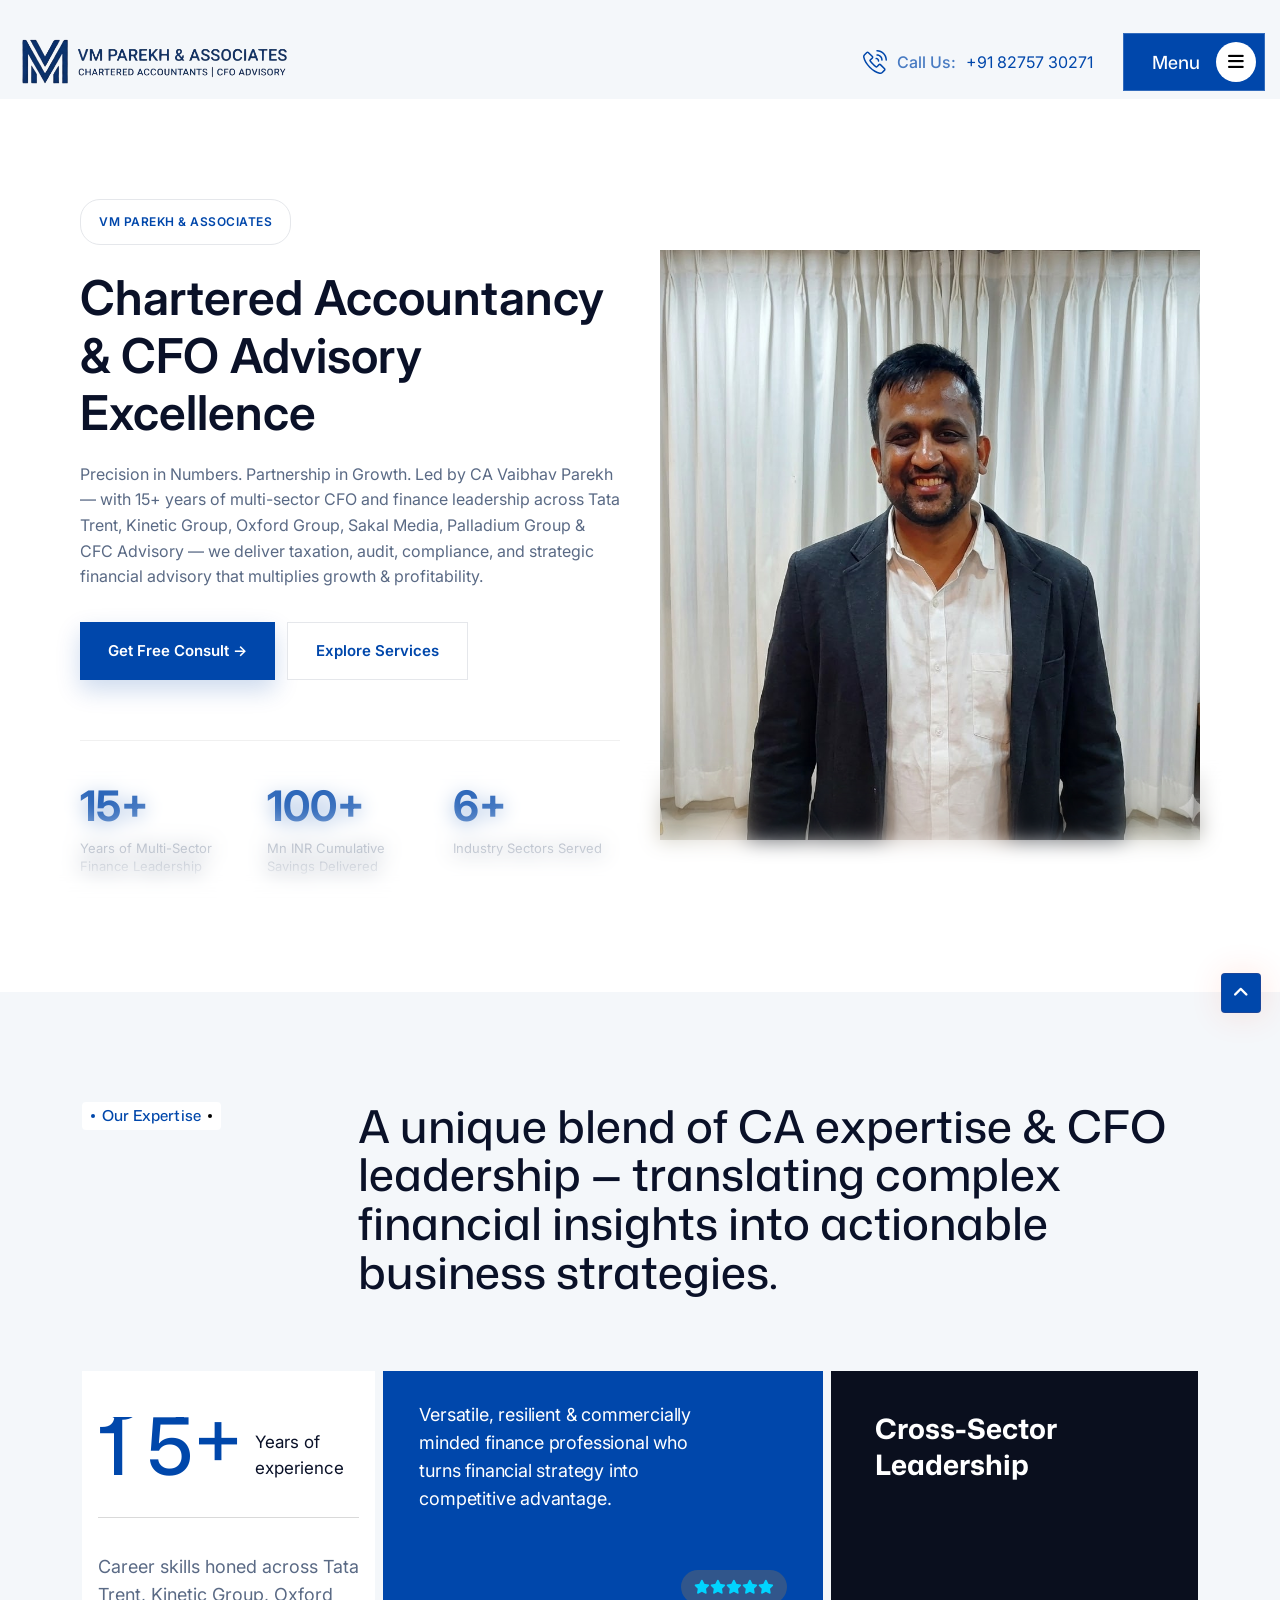
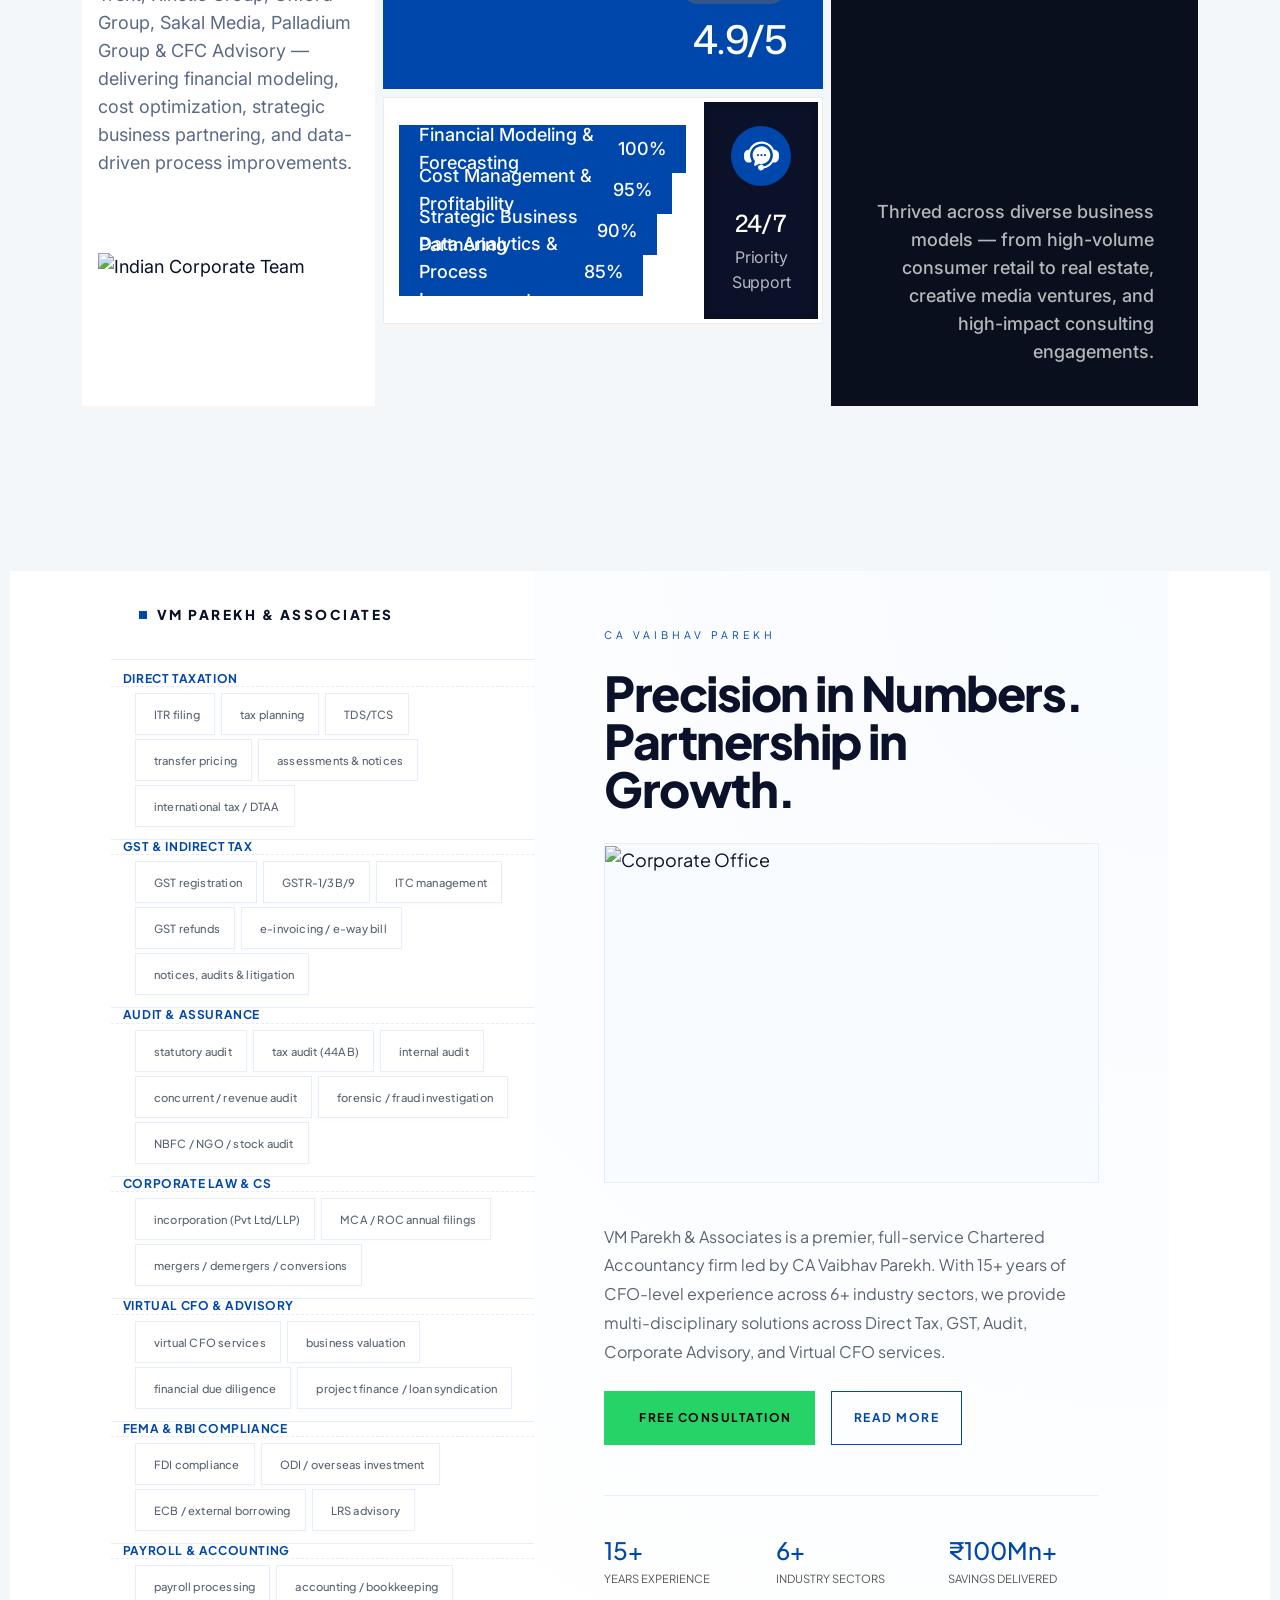
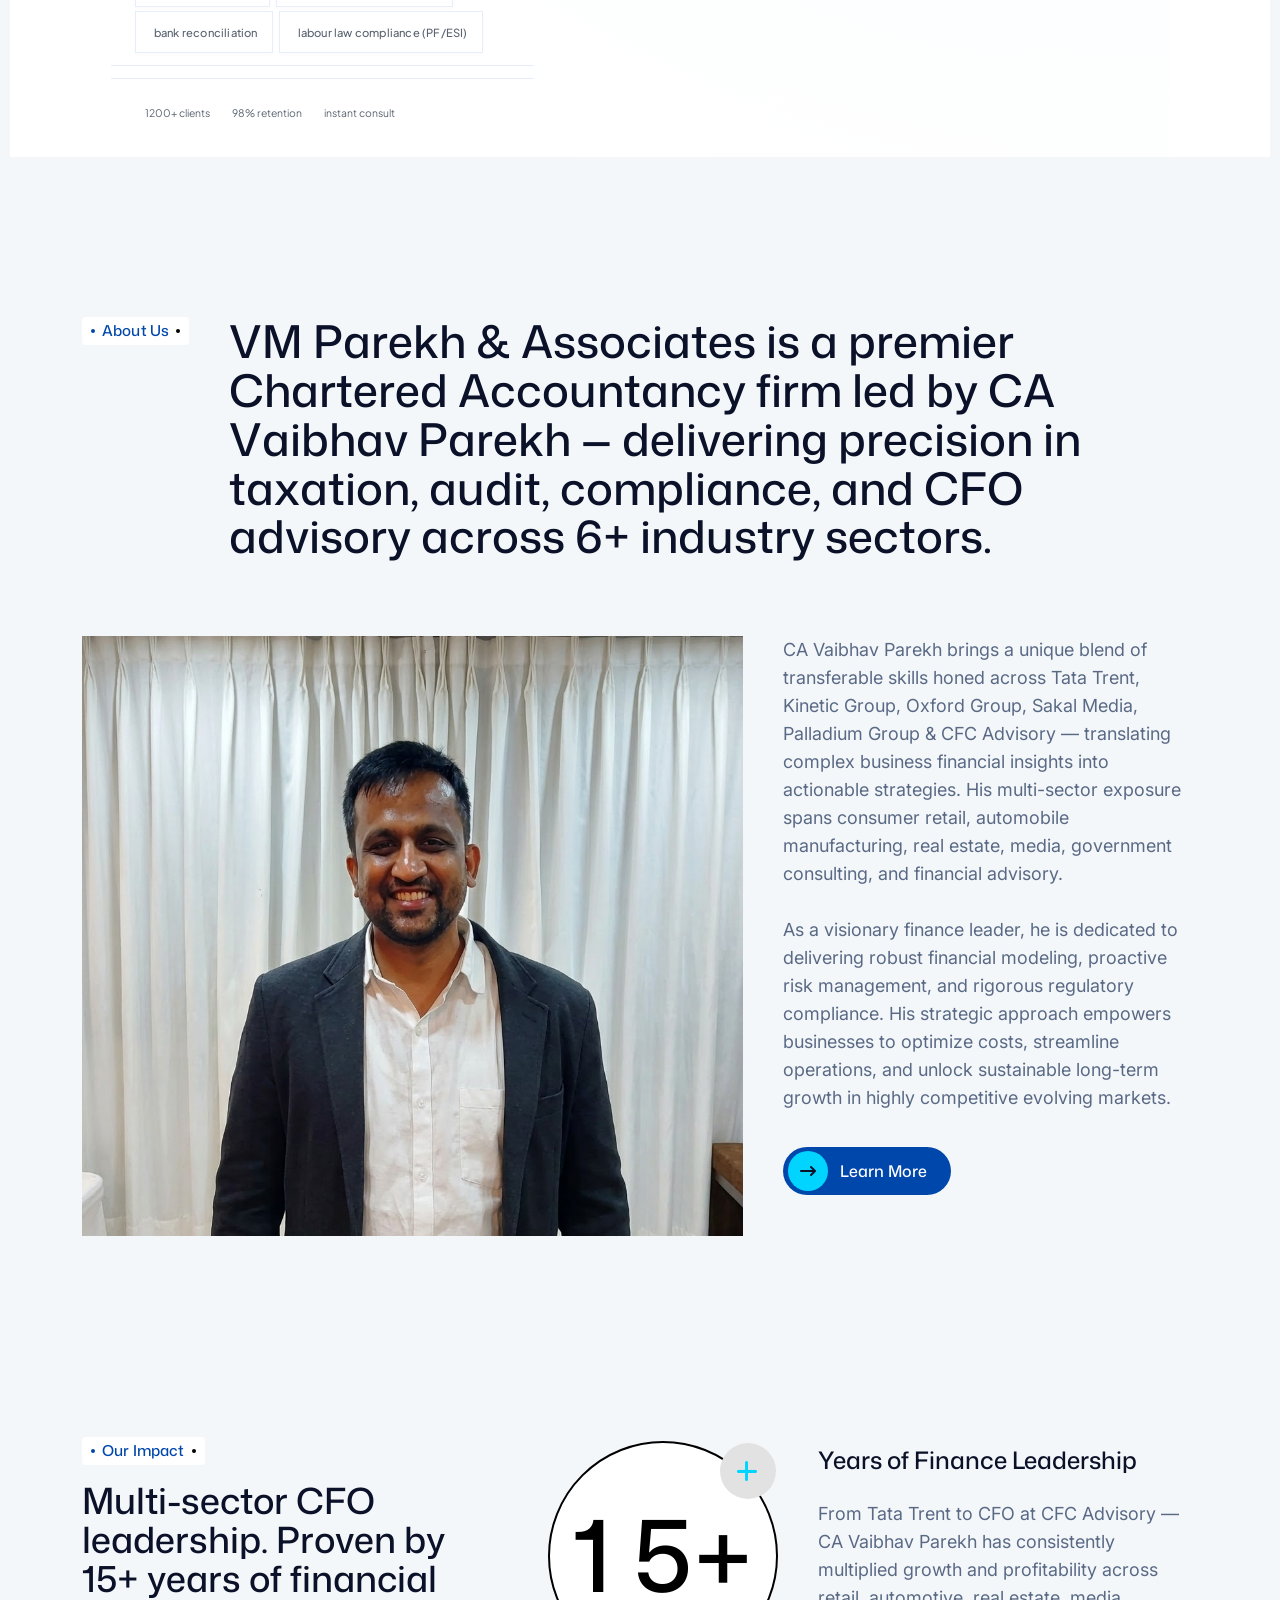
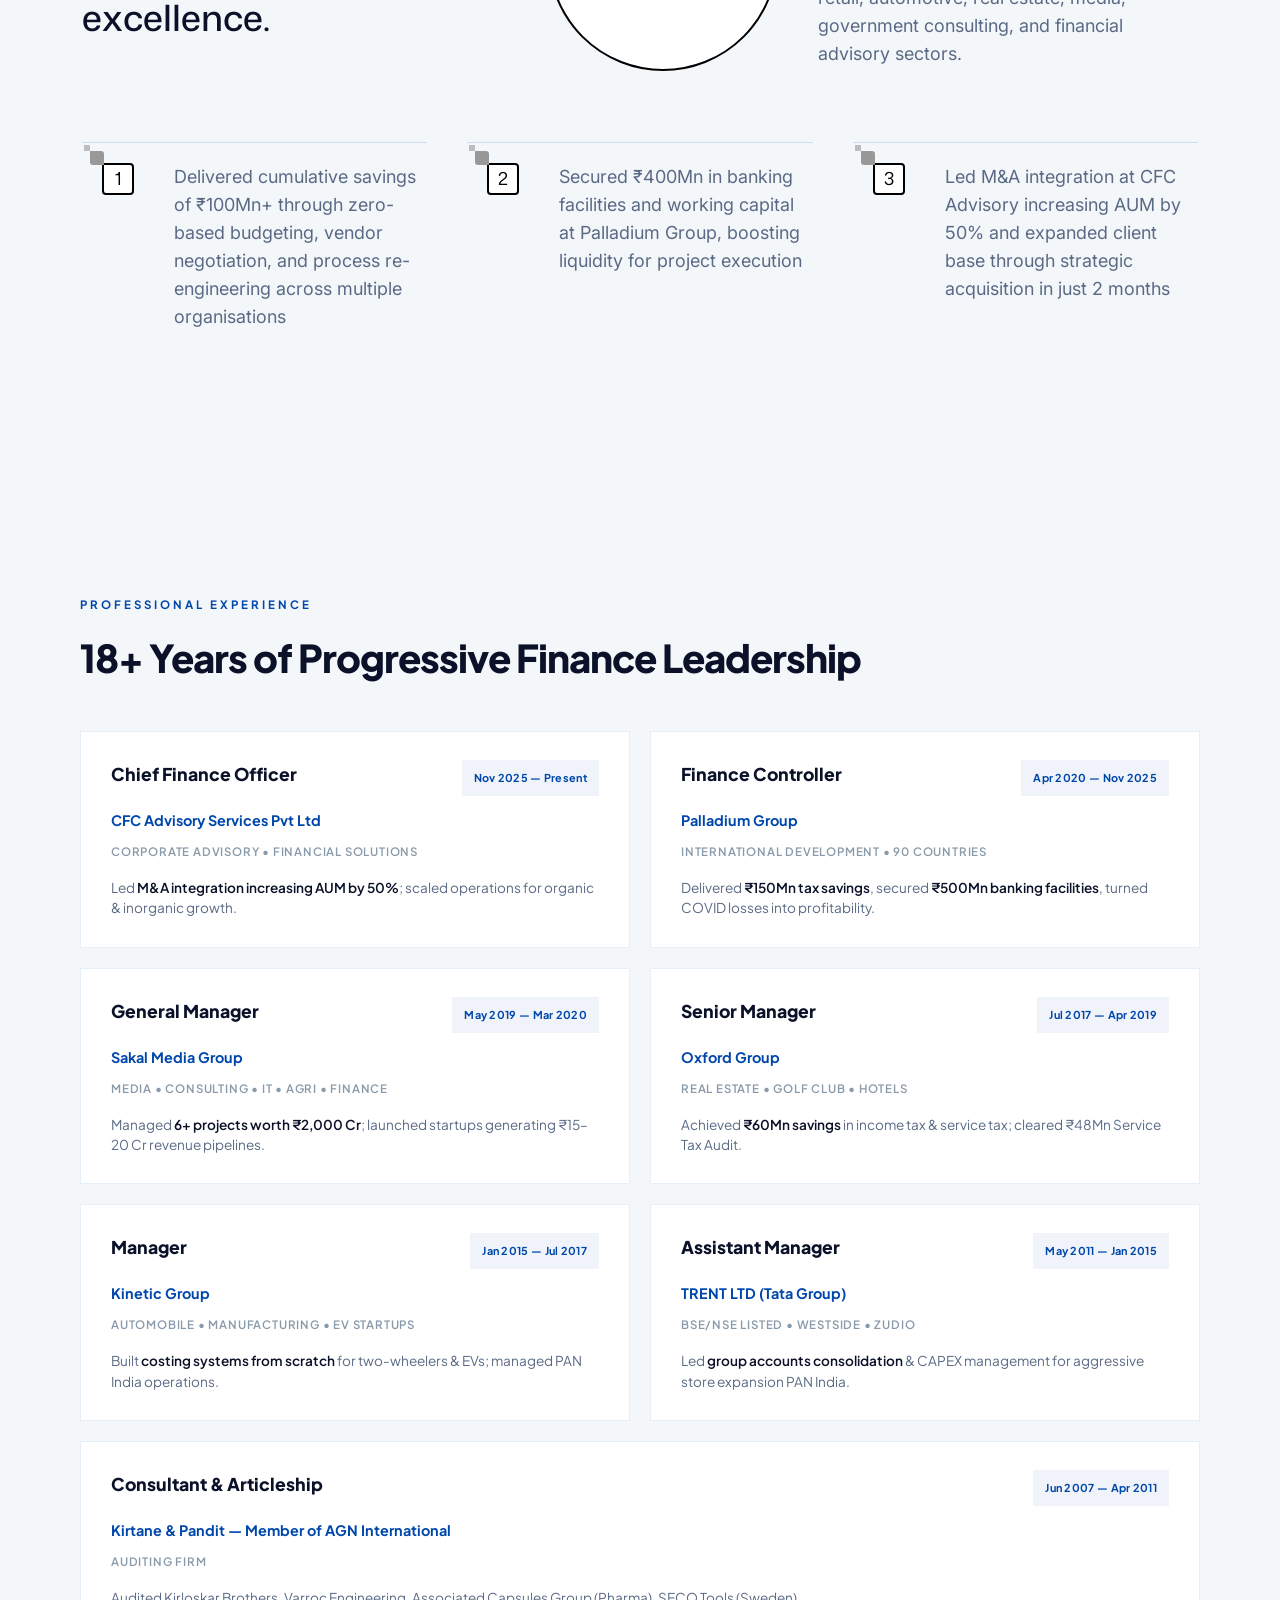
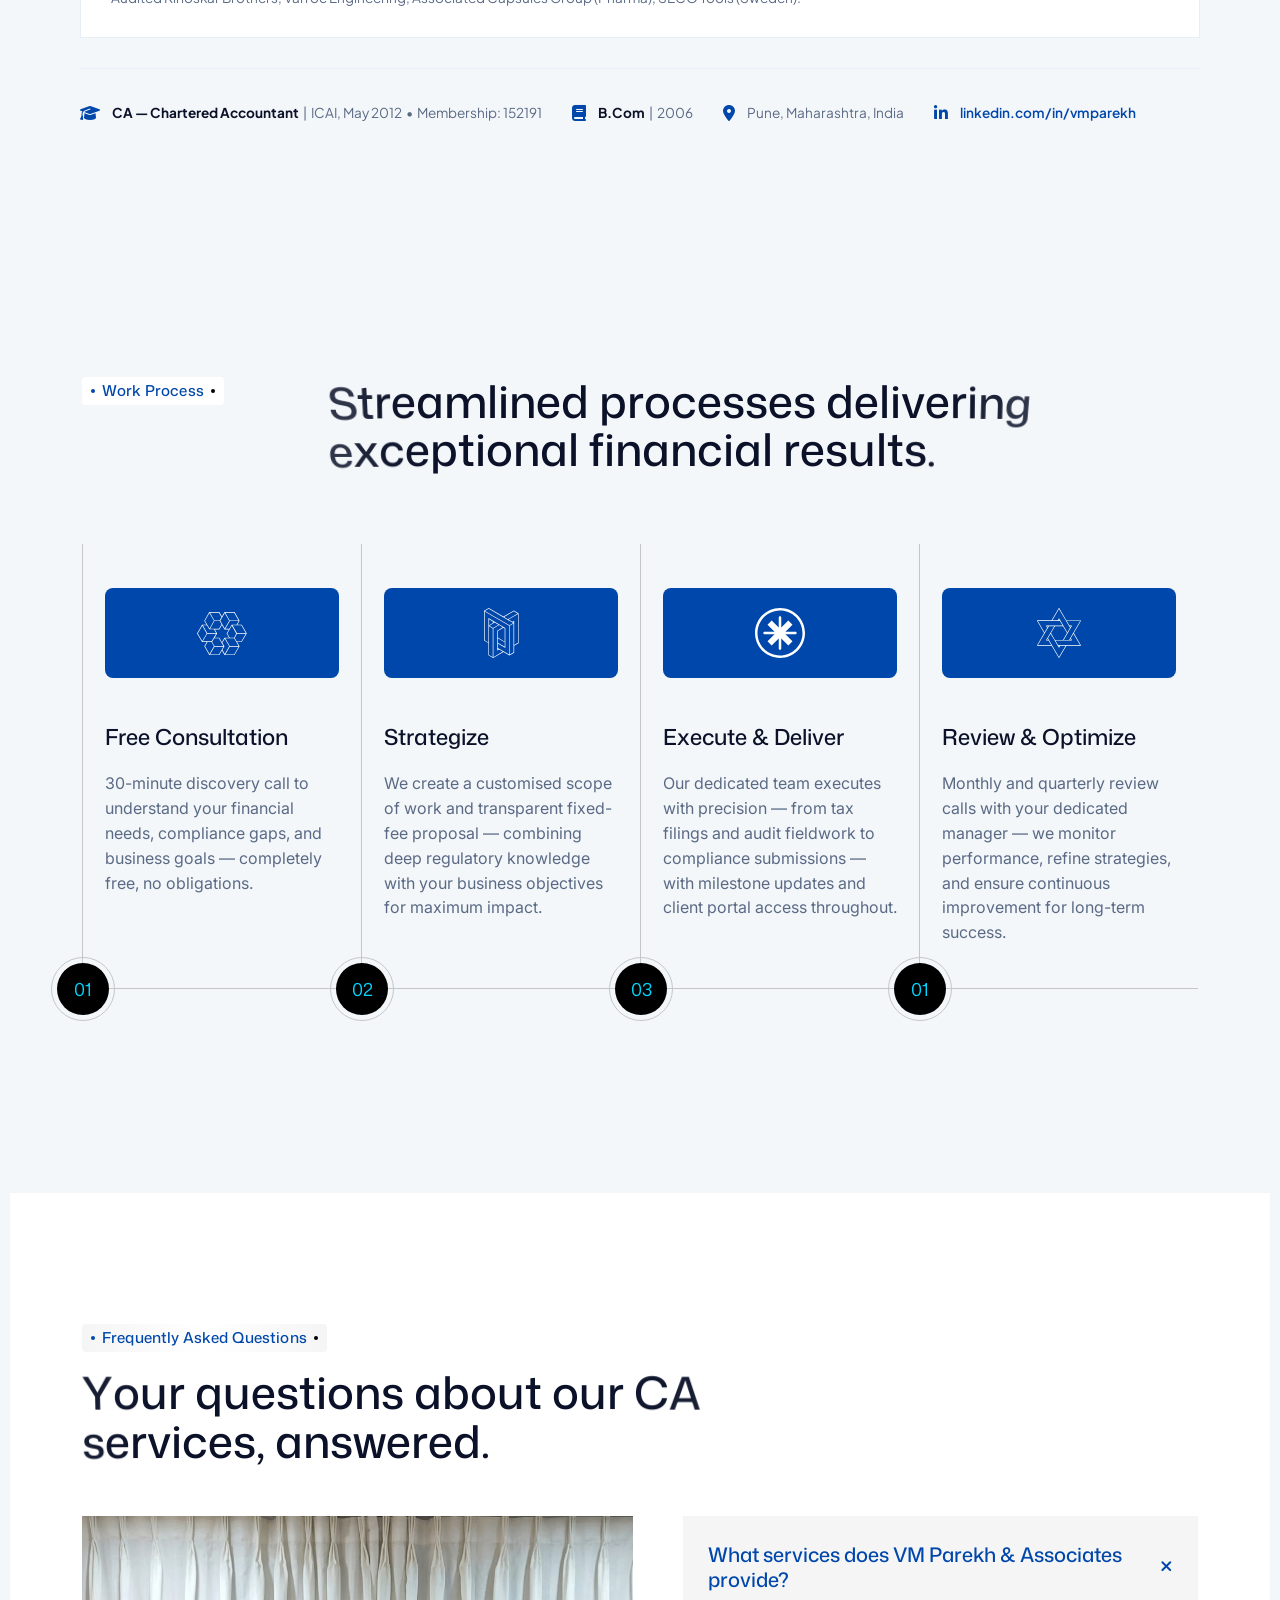
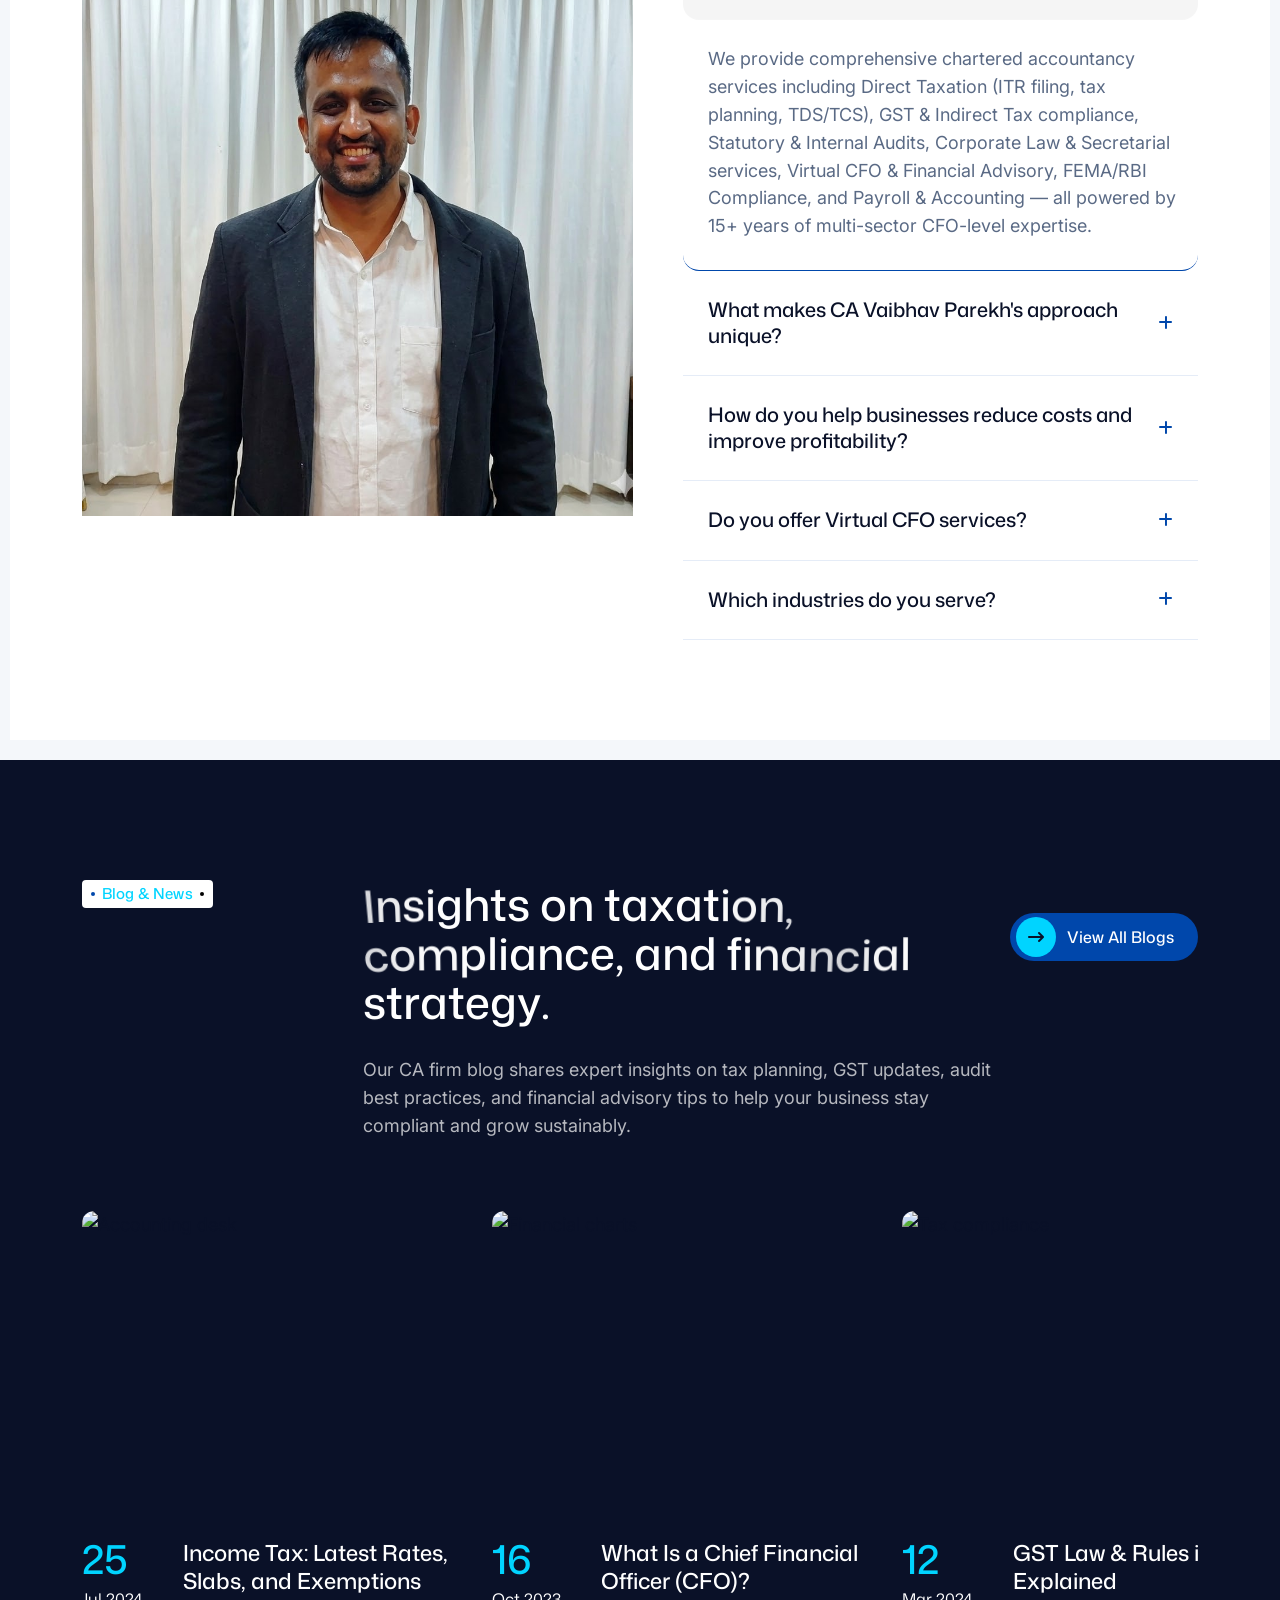
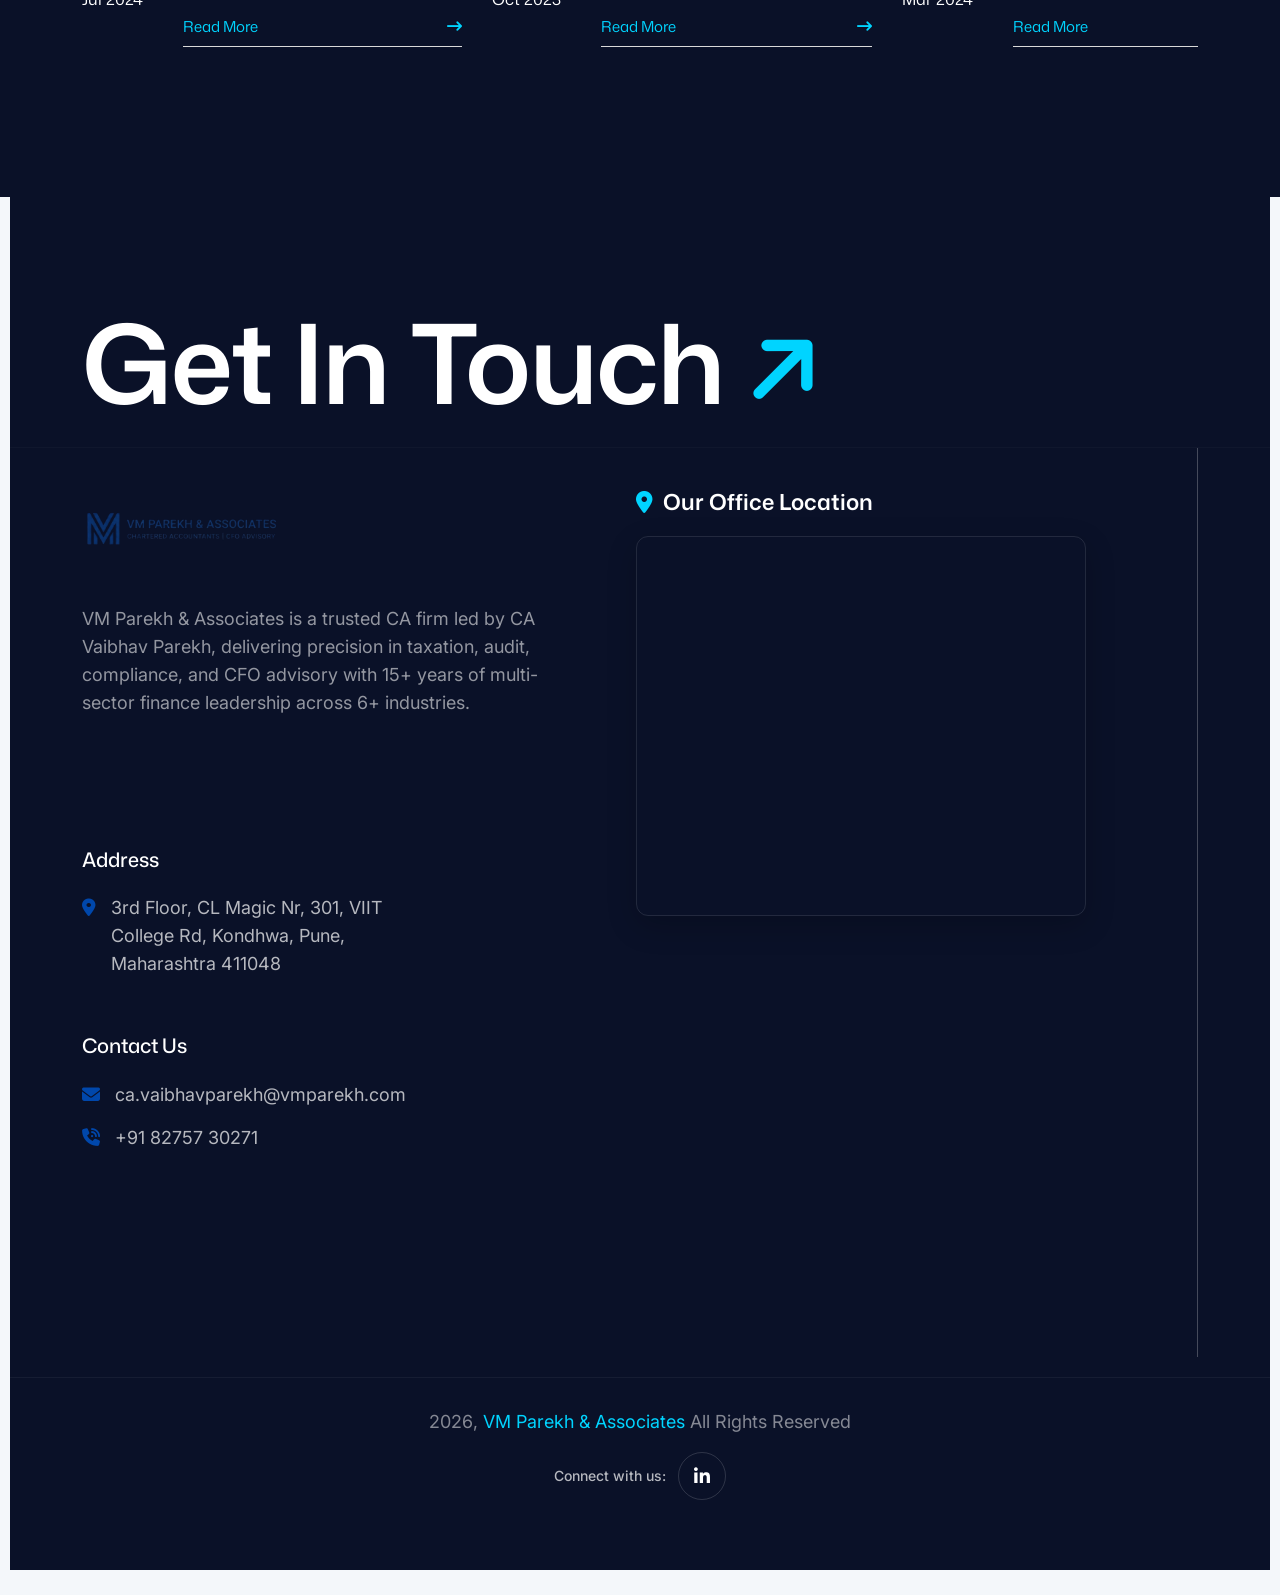
==== index.html @ 16908d75 "Fix mobile offcanvas accordion behavior to prevent closing when expanding services" ====
<!DOCTYPE html>
<html lang="en-US">

<head>
    <meta charset="UTF-8">
    <meta name="viewport" content="width=device-width, initial-scale=1">
    <link rel="profile" href="https://gmpg.org/xfn/11">
    <title>VM Parekh & Associates</title>
    <meta name="robots" content="max-image-preview:large">
    <link rel="dns-prefetch" href="//fonts.googleapis.com">
    <link rel="alternate" type="application/rss+xml" title="Avista Feed" href="https://themexriver.com/wp/avista/feed/">
    <link rel="alternate" type="application/rss+xml" title="Avista Comments Feed"
        href="https://themexriver.com/wp/avista/comments/feed/">
    <link rel="alternate" title="oEmbed (JSON)" type="application/json+oembed"
        href="https://themexriver.com/wp/avista/wp-json/oembed/1.0/embed?url=https%3A%2F%2Fthemexriver.com%2Fwp%2Favista%2Fhome-04-onepage%2F">
    <link rel="alternate" title="oEmbed (XML)" type="text/xml+oembed"
        href="https://themexriver.com/wp/avista/wp-json/oembed/1.0/embed?url=https%3A%2F%2Fthemexriver.com%2Fwp%2Favista%2Fhome-04-onepage%2F&format=xml">

    <style id="wp-img-auto-sizes-contain-inline-css">
        img:is([sizes=auto i], [sizes^="auto," i]) {
            contain-intrinsic-size: 3000px 1500px
        }
    </style>
    <style id="wp-emoji-styles-inline-css">
        img.wp-smiley,
        img.emoji {
            display: inline !important;
            border: none !important;
            box-shadow: none !important;
            height: 1em !important;
            width: 1em !important;
            margin: 0 0.07em !important;
            vertical-align: -0.1em !important;
            background: none !important;
            padding: 0 !important;
        }
    </style>
    <style id="classic-theme-styles-inline-css">
        .wp-block-button__link {
            color: #fff;
            background-color: #32373c;
            border-radius: 9999px;
            box-shadow: none;
            text-decoration: none;
            padding: calc(.667em + 2px) calc(1.333em + 2px);
            font-size: 1.125em
        }

        .wp-block-file__button {
            background: #32373c;
            color: #fff;
            text-decoration: none
        }
    </style>
    <style id="global-styles-inline-css">
        :root {
            --wp--preset--aspect-ratio--square: 1;
            --wp--preset--aspect-ratio--4-3: 4/3;
            --wp--preset--aspect-ratio--3-4: 3/4;
            --wp--preset--aspect-ratio--3-2: 3/2;
            --wp--preset--aspect-ratio--2-3: 2/3;
            --wp--preset--aspect-ratio--16-9: 16/9;
            --wp--preset--aspect-ratio--9-16: 9/16;
            --wp--preset--color--black: #000000;
            --wp--preset--color--cyan-bluish-gray: #abb8c3;
            --wp--preset--color--white: #ffffff;
            --wp--preset--color--pale-pink: #f78da7;
            --wp--preset--color--vivid-red: #cf2e2e;
            --wp--preset--color--luminous-vivid-orange: #ff6900;
            --wp--preset--color--luminous-vivid-amber: #fcb900;
            --wp--preset--color--light-green-cyan: #7bdcb5;
            --wp--preset--color--vivid-green-cyan: #00d084;
            --wp--preset--color--pale-cyan-blue: #8ed1fc;
            --wp--preset--color--vivid-cyan-blue: #0693e3;
            --wp--preset--color--vivid-purple: #9b51e0;
            --wp--preset--gradient--vivid-cyan-blue-to-vivid-purple: linear-gradient(135deg, rgb(6, 147, 227) 0%, rgb(155, 81, 224) 100%);
            --wp--preset--gradient--light-green-cyan-to-vivid-green-cyan: linear-gradient(135deg, rgb(122, 220, 180) 0%, rgb(0, 208, 130) 100%);
            --wp--preset--gradient--luminous-vivid-amber-to-luminous-vivid-orange: linear-gradient(135deg, rgb(252, 185, 0) 0%, rgb(255, 105, 0) 100%);
            --wp--preset--gradient--luminous-vivid-orange-to-vivid-red: linear-gradient(135deg, rgb(255, 105, 0) 0%, rgb(207, 46, 46) 100%);
            --wp--preset--gradient--very-light-gray-to-cyan-bluish-gray: linear-gradient(135deg, rgb(238, 238, 238) 0%, rgb(169, 184, 195) 100%);
            --wp--preset--gradient--cool-to-warm-spectrum: linear-gradient(135deg, rgb(74, 234, 220) 0%, rgb(151, 120, 209) 20%, rgb(207, 42, 186) 40%, rgb(238, 44, 130) 60%, rgb(251, 105, 98) 80%, rgb(254, 248, 76) 100%);
            --wp--preset--gradient--blush-light-purple: linear-gradient(135deg, rgb(255, 206, 236) 0%, rgb(152, 150, 240) 100%);
            --wp--preset--gradient--blush-bordeaux: linear-gradient(135deg, rgb(254, 205, 165) 0%, rgb(254, 45, 45) 50%, rgb(107, 0, 62) 100%);
            --wp--preset--gradient--luminous-dusk: linear-gradient(135deg, rgb(255, 203, 112) 0%, rgb(199, 81, 192) 50%, rgb(65, 88, 208) 100%);
            --wp--preset--gradient--pale-ocean: linear-gradient(135deg, rgb(255, 245, 203) 0%, rgb(182, 227, 212) 50%, rgb(51, 167, 181) 100%);
            --wp--preset--gradient--electric-grass: linear-gradient(135deg, rgb(202, 248, 128) 0%, rgb(113, 206, 126) 100%);
            --wp--preset--gradient--midnight: linear-gradient(135deg, rgb(2, 3, 129) 0%, rgb(40, 116, 252) 100%);
            --wp--preset--font-size--small: 13px;
            --wp--preset--font-size--medium: 20px;
            --wp--preset--font-size--large: 36px;
            --wp--preset--font-size--x-large: 42px;
            --wp--preset--spacing--20: 0.44rem;
            --wp--preset--spacing--30: 0.67rem;
            --wp--preset--spacing--40: 1rem;
            --wp--preset--spacing--50: 1.5rem;
            --wp--preset--spacing--60: 2.25rem;
            --wp--preset--spacing--70: 3.38rem;
            --wp--preset--spacing--80: 5.06rem;
            --wp--preset--shadow--natural: 6px 6px 9px rgba(0, 0, 0, 0.2);
            --wp--preset--shadow--deep: 12px 12px 50px rgba(0, 0, 0, 0.4);
            --wp--preset--shadow--sharp: 6px 6px 0px rgba(0, 0, 0, 0.2);
            --wp--preset--shadow--outlined: 6px 6px 0px -3px rgb(255, 255, 255), 6px 6px rgb(0, 0, 0);
            --wp--preset--shadow--crisp: 6px 6px 0px rgb(0, 0, 0);
        }

        :where(.is-layout-flex) {
            gap: 0.5em;
        }

        :where(.is-layout-grid) {
            gap: 0.5em;
        }

        body .is-layout-flex {
            display: flex;
        }

        .is-layout-flex {
            flex-wrap: wrap;
            align-items: center;
        }

        .is-layout-flex> :is(*, div) {
            margin: 0;
        }

        body .is-layout-grid {
            display: grid;
        }

        .is-layout-grid> :is(*, div) {
            margin: 0;
        }

        :where(.wp-block-columns.is-layout-flex) {
            gap: 2em;
        }

        :where(.wp-block-columns.is-layout-grid) {
            gap: 2em;
        }

        :where(.wp-block-post-template.is-layout-flex) {
            gap: 1.25em;
        }

        :where(.wp-block-post-template.is-layout-grid) {
            gap: 1.25em;
        }

        :root :where(.wp-block-pullquote) {
            font-size: 1.5em;
            line-height: 1.6;
        }
    </style>
    <link rel="stylesheet" id="contact-form-7-css" href="css/styles.css" media="all">
    <link rel="stylesheet" id="woocommerce-layout-css" href="css/woocommerce-layout.css" media="all">
    <link rel="stylesheet" id="woocommerce-smallscreen-css" href="css/woocommerce-smallscreen.css"
        media="only screen and (max-width: 768px)">
    <link rel="stylesheet" id="woocommerce-general-css" href="css/woocommerce_1.css" media="all">
    <style id="woocommerce-inline-inline-css">
        .woocommerce form .form-row .required {
            visibility: visible;
        }
    </style>
    <link rel="stylesheet" id="elementhelper-main-css" href="css/elh-element.css" media="all">
    <link rel="stylesheet" id="avista-fonts-css"
        href="https://fonts.googleapis.com/css2?family=Inter:ital,opsz,wght@0,14..32,100..900;1,14..32,100..900&family=Geist+Mono:wght@100..900&family=Mona+Sans:ital,wght@0,200..900;1,200..900&display=swap"
        media="all">
    <link rel="stylesheet" id="animate-min-css" href="css/animate-min.css" media="all">
    <link rel="stylesheet" id="bootstrap-min-css" href="css/bootstrap.min.css" media="all">
    <link rel="stylesheet" id="magnific-popup-css" href="css/magnific-popup.css" media="all">
    <link rel="stylesheet" id="nice-select-css" href="css/nice-select.css" media="all">
    <link rel="stylesheet" id="swiper-min-css" href="css/swiper.min.css" media="all">
    <link rel="stylesheet" id="fontawesome-min-css" href="css/fontawesome-min.css" media="all">
    <link rel="stylesheet" id="odometer-min.css-css" href="css/odometer.min.css" media="all">
    <link rel="stylesheet" id="avista-core-css" href="css/avista-core.css" media="all">
    <link rel="stylesheet" id="avista-companion-css" href="css/avista-companion.css" media="all">
    <link rel="stylesheet" id="avista-extra-css" href="css/avista-extra.css" media="all">
    <link rel="stylesheet" id="avista-custom-css" href="css/avista-custom.css" media="all">
    <link rel="stylesheet" id="avista-style-css" href="css/style.css" media="all">
    <link rel="stylesheet" id="woocommerce-style-css" href="css/woocommerce.css" media="all">
    <link rel="stylesheet" id="avista-primary-color-css" href="css/avista-custom.css" media="all">
    <style id="avista-primary-color-inline-css">
        :root {
            --as-clr-pr-1: #0047AB;
            --as-clr-pr-3: #00D4FF;
        }

        ::-webkit-scrollbar-thumb {
            background-color: #0047AB;
        }
    </style>

    <style id="blue-theme-overrides">
        /* ===== GLOBAL / BODY ===== */
        body {
            background-color: #F4F7FA !important;
        }

        .page-wrapper {
            background-color: #F4F7FA !important;
        }

        /* ===== BACK TO TOP BUTTON ===== */
        .wa-back-to-top {
            background-color: #0047AB !important;
            color: #fff !important;
        }

        .wa-back-to-top:hover {
            background-color: #00D4FF !important;
        }

        /* ===== PRELOADER ===== */
        .as-preloader.as-home-2 {
            background-color: #0A1128 !important;
        }

        /* ===== HEADER ===== */
        .as-phone-btn-1.as-p-2 {
            color: #0047AB !important;
        }

        .sr-offcanvas-btn-2 {
            color: #fff !important;
            border-color: rgba(255, 255, 255, 0.2) !important;
            background-color: #0047AB !important
        }

        .sr-offcanvas-btn-2:hover {
            background-color: #0047AB !important;
            border-color: #0047AB !important;
        }

        /* ===== OFFCANVAS MENU ===== */
        .wa-offcanvas-area {
            background-color: #0A1128 !important;
        }

        .wa-offcanvas-social-link {
            border-color: rgba(0, 71, 171, 0.3) !important;
            color: #fff !important;
        }

        .wa-offcanvas-social-link:hover {
            background-color: #0047AB !important;
            border-color: #0047AB !important;
        }

        .wa-offcanvas-gallery-title {
            color: #fff !important;
        }

        .wa-offcanvas-social-title {
            color: #fff !important;
        }

        /* ===== SUBTITLE (used across all sections) ===== */
        .as-subtitle-2 {
            color: #0047AB !important;
        }

        .as-subtitle-2::before {
            background-color: #0047AB !important;
        }

        /* ===== SECTION TITLES ===== */
        .as-sec-title-2 {
            color: #0A1128 !important;
        }

        /* ===== PRIMARY BUTTONS ===== */
        .as-pr-btn-2 {
            background-color: #0047AB !important;
            color: #fff !important;
            border-color: #0047AB !important;
        }

        .as-pr-btn-2:hover {
            background-color: #00D4FF !important;
            border-color: #00D4FF !important;
            color: #0A1128 !important;
        }

        .as-pr-btn-2 .icon {
            background-color: #00D4FF !important;
            color: #0A1128 !important;
        }

        /* ===== ABOUT SECTION ===== */
        .as-about-2-area {
            background-color: #F4F7FA !important;
        }

        .as-about-2-counter .number {
            color: #0047AB !important;
        }

        .as-about-2-counter .title {
            color: #0A1128 !important;
        }

        .as-about-2-counter .disc {
            color: #5A6A85 !important;
        }

        .as-about-2-rating {
            background-color: #0047AB !important;
        }

        .as-about-2-rating .disc {
            color: #fff !important;
        }

        .as-about-2-rating .rating-icon i {
            color: #00D4FF !important;
        }

        .as-about-2-rating .title {
            color: #fff !important;
        }

        .as-about-2-progress-single {
            background-color: #0047AB !important;
            color: #fff !important;
        }

        .as-about-2-support {
            background-color: #0A1128 !important;
        }

        .as-about-2-support .icon {
            background-color: #0047AB !important;
        }

        .as-about-2-support .title {
            color: #fff !important;
        }

        .as-about-2-support .disc {
            color: rgba(255, 255, 255, 0.7) !important;
        }

        .as-about-2-process {
            background-color: #0A1128 !important;
        }

        .as-about-2-process .title {
            color: #fff !important;
        }

        .as-about-2-process .disc {
            color: rgba(255, 255, 255, 0.7) !important;
        }

        /* ===== PARTNER / BRAND LOGOS ===== */
        .as-partner-2-area {
            background-color: #F4F7FA !important;
        }

        /* ===== PORTFOLIO SECTION ===== */
        .as-portfolio-2-bg-color {
            background-color: #0A1128 !important;
        }

        .as-portfolio-2-bg-color .circle {
            background-color: #0047AB !important;
        }

        .as-portfolio-2-area {
            background-color: transparent !important;
        }

        .as-portfolio-2-sec-title .as-subtitle-2 {
            color: #00D4FF !important;
        }

        .as-portfolio-2-sec-title .as-sec-title-2 {
            color: #fff !important;
        }

        .as-portfolio-2-animation-title {
            color: rgba(255, 255, 255, 0.05) !important;
            -webkit-text-stroke-color: rgba(255, 255, 255, 0.1) !important;
        }

        .as-portfolio-2-item-content .title a {
            color: #fff !important;
        }

        .as-portfolio-2-item-content .disc {
            color: rgba(255, 255, 255, 0.8) !important;
        }

        .as-portfolio-2-item-content .item-btn {
            background-color: #0047AB !important;
            color: #fff !important;
        }

        .as-portfolio-2-item-content .item-btn:hover {
            background-color: #00D4FF !important;
            color: #0A1128 !important;
        }

        .as-portfolio-2-all-btn .as-pr-btn-2 {
            background-color: #0047AB !important;
        }

        /* ===== OUR STORY / ABOUT US ===== */
        .as-our-story-2-area {
            background-color: #F4F7FA !important;
        }

        .as-our-story-2-sec-title .as-sec-title-2 {
            color: #0A1128 !important;
        }

        .as-our-story-2-right .right-disc {
            color: #5A6A85 !important;
        }

        /* ===== MARQUEE TEXT ===== */
        .as-marquee-text-2-area {
            background-color: #0047AB !important;
        }

        .as-marquee-text-2-text {
            color: #fff !important;
            -webkit-text-stroke-color: #fff !important;
        }

        .as-marquee-text-2-text i {
            color: #00D4FF !important;
        }

        /* ===== SUCCESS / STATS SECTION ===== */
        .as-success-2-area {
            background-color: #F4F7FA !important;
        }

        .as-success-2-sec-title .as-sec-title-2 {
            color: #0A1128 !important;
        }

        .as-success-2-experience .number {
            color: #0047AB !important;
        }

        .as-success-2-experience .number .icon i {
            color: #00D4FF !important;
        }

        .as-success-2-experience .title {
            color: #0A1128 !important;
        }

        .as-success-2-experience .disc {
            color: #5A6A85 !important;
        }

        .as-success-2-item {
            border-color: rgba(0, 71, 171, 0.15) !important;
        }

        .as-success-2-item .number {
            color: #0047AB !important;
        }

        .as-success-2-item .disc {
            color: #5A6A85 !important;
        }

        /* ===== SERVICES SECTION ===== */
        .as-services-2-area {
            background-color: #0A1128 !important;
        }

        .as-services-2-sec-title .as-subtitle-2 {
            color: #00D4FF !important;
        }

        .as-services-2-sec-title .as-sec-title-2 {
            color: #fff !important;
        }

        .as-services-2-sec-title .disc {
            color: rgba(255, 255, 255, 0.7) !important;
        }

        .as-services-2-item {
            color: #fff !important;
            border-color: rgba(255, 255, 255, 0.1) !important;
        }

        .as-services-2-item .number {
            color: #00D4FF !important;
        }

        .as-services-2-item .title {
            color: #fff !important;
        }

        .as-services-2-item:hover {
            background-color: #0047AB !important;
        }

        /* ===== PROCESS SECTION ===== */
        .as-process-2-area {
            background-color: #F4F7FA !important;
        }

        .as-process-2-sec-title .as-sec-title-2 {
            color: #0A1128 !important;
        }

        .as-process-2-item .icon {
            background-color: #0047AB !important;
            padding: 20px;
            border-radius: 8px;
            display: flex;
            align-items: center;
            justify-content: center;
            min-height: 80px;
        }

        .as-process-2-item .icon img {
            filter: brightness(0) invert(1);
            width: 50px;
            height: 50px;
            object-fit: contain;
        }

        .as-process-2-item .title {
            color: #0A1128 !important;
        }

        .as-process-2-item .disc {
            color: #5A6A85 !important;
        }

        .as-process-2-item .number {
            color: #00D4FF !important;
            -webkit-text-stroke-color: rgba(0, 212, 255, 0.2) !important;
        }

        .as-process-2-item::before {
            background-color: #0047AB !important;
        }

        .as-process-2-wrap::before {
            border-color: rgba(0, 71, 171, 0.2) !important;
        }

        /* ===== IMPROVED FOOTER MAP ===== */
        .as-footer-2-map-container {
            flex: 1;
            width: 100%;
            max-width: 450px;
            margin-top: 40px;
            margin-left: auto;
            margin-right: 10%;
            display: flex;
            flex-direction: column;
        }

        .footer-map-title {
            color: #fff;
            font-size: 22px;
            margin-bottom: 20px;
            font-weight: 600;
        }

        .footer-map-title i {
            margin-right: 10px;
            color: #00D4FF;
        }

        .map-wrapper {
            width: 100%;
            height: 380px;
            border-radius: 12px;
            overflow: hidden;
            border: 1px solid rgba(255, 255, 255, 0.1);
            box-shadow: 0 10px 30px rgba(0, 0, 0, 0.2);
            transition: transform 0.3s ease, box-shadow 0.3s ease, border-color 0.3s ease;
        }

        .map-wrapper:hover {
            transform: translateY(-5px);
            box-shadow: 0 15px 40px rgba(0, 212, 255, 0.15);
            border-color: rgba(0, 212, 255, 0.3);
        }

        .map-wrapper iframe {
            width: 100%;
            height: 100%;
            border: none;
            filter: contrast(1.1) saturate(1.2) brightness(0.95);
        }

        @media (max-width: 991px) {
            .as-footer-2-map-container {
                margin-left: 0;
                max-width: 100%;
            }
        }

        /* ===== TRUST / VIDEO TESTIMONIAL ===== */
        .as-trust-2-area {
            background-color: #0A1128 !important;
        }

        .as-trust-2-comment span {
            color: #fff !important;
        }

        .as-trust-2-author .name {
            color: #fff !important;
        }

        .as-trust-2-author .bio {
            color: #00D4FF !important;
        }

        .as-trust-2-marquee .text-elm {
            color: rgba(255, 255, 255, 0.05) !important;
            -webkit-text-stroke-color: rgba(255, 255, 255, 0.1) !important;
        }

        .as-trust-2-marquee .text-elm i {
            color: #0047AB !important;
        }

        /* ===== FAQ SECTION ===== */
        .as-faqs-2-area {
            background-color: #F4F7FA !important;
        }

        .as-faqs-2-sec-title .as-sec-title-2 {
            color: #0A1128 !important;
        }

        .as-accordion-item {
            background-color: #fff !important;
            border-color: rgba(0, 71, 171, 0.1) !important;
        }

        .as-accordion-item .item-title {
            color: #0A1128 !important;
        }

        .as-accordion-item .item-title .icon i {
            color: #0047AB !important;
        }

        .as-accordion-item.active {
            border-color: #0047AB !important;
        }

        .as-accordion-item.active .item-title {
            color: #0047AB !important;
        }

        .as-accordion-item .item-disc {
            color: #5A6A85 !important;
        }

        /* ===== TESTIMONIAL SECTION ===== */
        .as-testimonial-2-area {
            background-color: #F4F7FA !important;
        }

        .as-testimonial-2-sec-title .as-sec-title-2 {
            color: #0A1128 !important;
        }

        .as-testimonial-2-item {
            background-color: #fff !important;
        }

        .as-testimonial-2-item .name {
            color: #0A1128 !important;
        }

        .as-testimonial-2-item .bio {
            color: #0047AB !important;
        }

        .as-testimonial-2-item .icon-elm i {
            color: #0047AB !important;
        }

        .as-testimonial-2-item .comment {
            color: #5A6A85 !important;
        }

        .as-testimonial-2-wrap-big-title {
            color: rgba(0, 71, 171, 0.05) !important;
            -webkit-text-stroke-color: rgba(0, 71, 171, 0.08) !important;
        }

        /* ===== BLOG SECTION ===== */
        .as-blog-2-area {
            background-color: #0A1128 !important;
        }

        .as-blog-2-sec-title .as-subtitle-2 {
            color: #00D4FF !important;
        }

        .as-blog-2-sec-title .as-sec-title-2 {
            color: #fff !important;
        }

        .as-blog-2-sec-title .sec-disc {
            color: rgba(255, 255, 255, 0.7) !important;
        }

        .as-blog-2-item .item-date {
            color: #fff !important;
        }

        .as-blog-2-item .item-date span {
            color: #00D4FF !important;
        }

        .as-blog-2-item .title a {
            color: #fff !important;
        }

        .as-blog-2-item .title a:hover {
            color: #00D4FF !important;
        }

        .as-blog-2-item .item-btn {
            color: #00D4FF !important;
        }

        .as-blog-2-item .item-btn:hover {
            color: #fff !important;
        }

        /* ===== FOOTER ===== */
        .as-footer-2-area {
            background-color: #0A1128 !important;
        }

        .as-footer-2-big-title {
            color: #fff !important;
        }

        .as-footer-2-big-title i {
            color: #00D4FF !important;
        }

        .as-footer-2-big-title:hover {
            color: #00D4FF !important;
        }

        .as-footer-2-line {
            background-color: rgba(255, 255, 255, 0.1) !important;
        }

        .as-footer-2-disc {
            color: rgba(255, 255, 255, 0.7) !important;
        }

        .as-footer-2-contact .item-title {
            color: #fff !important;
        }

        .as-footer-2-contact .item-disc {
            color: rgba(255, 255, 255, 0.7) !important;
        }

        .as-footer-2-contact .item-disc i {
            color: #0047AB !important;
        }

        .as-footer-2-copyright {
            color: rgba(255, 255, 255, 0.5) !important;
        }

        .as-footer-2-copyright a {
            color: #00D4FF !important;
        }

        .as-footer-2-social a {
            color: #fff !important;
            border-color: rgba(255, 255, 255, 0.15) !important;
        }

        .as-footer-2-social a:hover {
            background-color: #0047AB !important;
            border-color: #0047AB !important;
            color: #fff !important;
        }

        .as-footer-2-menu li a {
            color: rgba(255, 255, 255, 0.7) !important;
        }

        .as-footer-2-menu li a:hover {
            color: #00D4FF !important;
        }

        .inner-div-line {
            background-color: rgba(255, 255, 255, 0.1) !important;
        }

        /* ===== ODOMETER (COUNTERS) ===== */
        .odometer {
            color: inherit !important;
        }

        /* ===== SELECTION COLOR ===== */
        ::selection {
            background-color: #0047AB;
            color: #fff;
        }

        ::-moz-selection {
            background-color: #0047AB;
            color: #fff;
        }

        /* ===== LINK ACCENTS ===== */
        a:hover {
            color: #0047AB;
        }

        /* ===== SCROLLBAR ===== */
        ::-webkit-scrollbar-track {
            background: #F4F7FA;
        }

        ::-webkit-scrollbar-thumb {
            background-color: #0047AB !important;
        }

        ::-webkit-scrollbar-thumb:hover {
            background-color: #00D4FF !important;
        }
    </style>
    <link rel="stylesheet" id="elementor-icons-css" href="css/elementor-icons.min.css" media="all">
    <link rel="stylesheet" id="elementor-frontend-css" href="css/frontend.min.css" media="all">
    <link rel="stylesheet" id="elementor-post-7-css" href="css/post-7.css" media="all">
    <link rel="stylesheet" id="elementor-post-2912-css" href="css/post-2912.css" media="all">
    <link rel="stylesheet" id="elementor-gf-roboto-css"
        href="https://fonts.googleapis.com/css?family=Roboto:100,100italic,200,200italic,300,300italic,400,400italic,500,500italic,600,600italic,700,700italic,800,800italic,900,900italic&display=swap"
        media="all">
    <link rel="stylesheet" id="elementor-gf-robotoslab-css"
        href="https://fonts.googleapis.com/css?family=Roboto+Slab:100,100italic,200,200italic,300,300italic,400,400italic,500,500italic,600,600italic,700,700italic,800,800italic,900,900italic&display=swap"
        media="all">
    <link rel="stylesheet" id="elementor-icons-shared-1-css" href="css/font-awesome.min.css" media="all">
    <link rel="stylesheet" id="elementor-icons-element-helper-icons-css" href="css/font-awesome.min.css" media="all">
    <link rel="stylesheet" id="elementor-icons-shared-2-css" href="css/flaticon-avista.css" media="all">
    <link rel="stylesheet" id="elementor-icons-element-helper-flaticon-css" href="css/flaticon-avista.css" media="all">

    <script src="js/jquery.min.js" id="jquery-core-js"></script>
    <script src="js/jquery-migrate.min.js" id="jquery-migrate-js"></script>
    <script src="js/jquery.blockUI.min.js" id="wc-jquery-blockui-js" defer="" data-wp-strategy="defer"></script>
    <script id="wc-add-to-cart-js-extra">
        var wc_add_to_cart_params = { "ajax_url": "/wp/avista/wp-admin/admin-ajax.php", "wc_ajax_url": "/wp/avista/?wc-ajax=%%endpoint%%", "i18n_view_cart": "View cart", "cart_url": "https://themexriver.com/wp/avista/cart/", "is_cart": "", "cart_redirect_after_add": "no" };
    </script>
    <script src="js/add-to-cart.min.js" id="wc-add-to-cart-js" defer="" data-wp-strategy="defer"></script>
    <script src="js/js.cookie.min.js" id="wc-js-cookie-js" defer="" data-wp-strategy="defer"></script>
    <script id="woocommerce-js-extra">
        var woocommerce_params = { "ajax_url": "/wp/avista/wp-admin/admin-ajax.php", "wc_ajax_url": "/wp/avista/?wc-ajax=%%endpoint%%", "i18n_password_show": "Show password", "i18n_password_hide": "Hide password" };
    </script>
    <script src="js/woocommerce.min.js" id="woocommerce-js" defer="" data-wp-strategy="defer"></script>
    <link rel="https://api.w.org/" href="https://themexriver.com/wp/avista/wp-json/">
    <link rel="alternate" title="JSON" type="application/json"
        href="https://themexriver.com/wp/avista/wp-json/wp/v2/pages/2912">
    <link rel="EditURI" type="application/rsd+xml" title="RSD" href="https://themexriver.com/wp/avista/xmlrpc.php?rsd">
    <meta name="generator" content="WordPress 6.9">
    <meta name="generator" content="WooCommerce 10.4.2">
    <link rel="canonical" href="https://themexriver.com/wp/avista/home-04-onepage/">
    <link rel="shortlink" href="https://themexriver.com/wp/avista/?p=2912">
    <noscript>
        <style>
            .woocommerce-product-gallery {
                opacity: 1 !important;
            }
        </style>
    </noscript>
    <meta name="generator"
        content="Elementor 3.33.4; features: additional_custom_breakpoints; settings: css_print_method-external, google_font-enabled, font_display-swap">
    <style>
        .e-con.e-parent:nth-of-type(n+4):not(.e-lazyloaded):not(.e-no-lazyload),
        .e-con.e-parent:nth-of-type(n+4):not(.e-lazyloaded):not(.e-no-lazyload) * {
            background-image: none !important;
        }

        @media screen and (max-height: 1024px) {

            .e-con.e-parent:nth-of-type(n+3):not(.e-lazyloaded):not(.e-no-lazyload),
            .e-con.e-parent:nth-of-type(n+3):not(.e-lazyloaded):not(.e-no-lazyload) * {
                background-image: none !important;
            }
        }

        @media screen and (max-height: 640px) {

            .e-con.e-parent:nth-of-type(n+2):not(.e-lazyloaded):not(.e-no-lazyload),
            .e-con.e-parent:nth-of-type(n+2):not(.e-lazyloaded):not(.e-no-lazyload) * {
                background-image: none !important;
            }
        }
    </style>
    <style type="text/css">
        .tx-header .tx-logo img {
            max-width: none;
            height: auto;
        }

        /* Dedicated logo sizing class */
        .vm-logo-img {
            width: 280px !important;
            max-width: 280px !important;
            height: auto !important;
        }

        @media (max-width: 768px) {
            .vm-logo-img {
                width: 240px !important;
                max-width: 240px !important;
            }
        }


        /* Services dropdown in mobile nav */
        .nav-services-dropdown {
            list-style: none;
            padding: 0;
            margin: 0;
            max-height: 0;
            overflow: hidden;
            transition: max-height 0.4s ease;
        }

        .nav-services-dropdown.open {
            max-height: 500px;
        }

        .nav-services-dropdown li {
            padding: 0;
        }

        .nav-services-dropdown li a {
            display: block;
            padding: 8px 30px 8px 40px;
            color: #0047AB !important;
            font-size: 14px;
            text-decoration: none;
            transition: all 0.2s;
            opacity: 0.7;
        }

        .nav-services-dropdown li a:hover {
            color: #0047AB !important;
            opacity: 1;
            padding-left: 48px;
        }

        .services-toggle-icon {
            display: inline-block;
            margin-left: 8px;
            font-size: 12px;
            transition: transform 0.3s;
        }

        .services-toggle-icon.rotated {
            transform: rotate(180deg);
        }

        /* ===== OFFCANVAS WHITE THEME ===== */
        .wa-offcanvas-area {
            background: #ffffff !important;
        }

        .wa-offcanvas-wrap {
            background: #ffffff !important;
            border-left: none !important;
        }

        .wa-overly {
            background: rgba(0, 0, 0, 0.5) !important;
        }

        .wa-offcanvas-wrap .wa-offcanvas-close {
            background: #ffffff !important;
        }

        .wa-offcanvas-wrap .wa-offcanvas-close span {
            background: #0047AB !important;
        }

        .wa-offcanvas-wrap .wa-offcanvas-social-title {
            color: #0047AB !important;
        }

        .wa-offcanvas-wrap .wa-offcanvas-social-link {
            color: #0047AB !important;
            border-color: #0047AB !important;
        }

        .wa-offcanvas-wrap .wa-offcanvas-social-link:hover {
            background: #0047AB !important;
            color: #ffffff !important;
        }

        /* Mobile specific cleanups */
        @media (max-width: 768px) {
            /* 1. Hide the custom cursor effect on mobile to prevent lagging and stickiness */
            .mouseCursor, .cursor, .magic-cursor, .custom-cursor, #cursor, #cursor2, .wa-cursor, .wa-cursor-text {
                display: none !important;
                visibility: hidden !important;
                opacity: 0 !important;
            }
            body { 
                cursor: default !important; 
            }
            
            /* 2. Strip down the menu button so it's just the hamburger icon */
            .sr-offcanvas-btn-2 {
                background: transparent !important;
                border: none !important;
                padding: 0 !important;
                min-width: 0 !important;
                width: auto !important;
                color: #000000 !important;
            }
            /* Hide the decorative blue background circles (pseudo-elements) */
            .sr-offcanvas-btn-2::before,
            .sr-offcanvas-btn-2::after,
            .sr-offcanvas-btn-2 .icon::before,
            .sr-offcanvas-btn-2 .icon::after {
                display: none !important;
                visibility: hidden !important;
                opacity: 0 !important;
            }
            .sr-offcanvas-btn-2 .vm-menu-text {
                display: none !important;
            }
            .sr-offcanvas-btn-2 .icon {
                font-size: 24px !important;
                background: transparent !important;
                color: #000000 !important;
                border: none !important;
            }
        }
    </style>
    <link rel="icon" href="images/monogram-icon.png" sizes="32x32">
    <link rel="icon" href="images/monogram-icon.png" sizes="192x192">
    <link rel="apple-touch-icon" href="images/monogram-icon.png">
    <meta name="msapplication-TileImage" content="images/monogram-icon.png">
    <style id="wp-custom-css">
        .as-footer-1-newsletter-form-btn:hover span {
            color: #000;
        }
    </style>
</head>

<body
    class="wp-singular page-template page-template-elementor_header_footer page page-id-2912 wp-embed-responsive wp-theme-avista as-home-2 theme-avista woocommerce-no-js no-sidebar elementor-default elementor-template-full-width elementor-kit-7 elementor-page elementor-page-2912"
    style="background-color: #F4F7FA;">

    <div class="page-wrapper">

        <div class="wa-back-to-top wa_backToTop">
            <i class="fa-solid fa-angle-up"></i>
        </div>
        <div data-elementor-type="wp-post" data-elementor-id="2898" class="elementor elementor-2898">
            <div class="elementor-element elementor-element-1c910d8 e-con-full e-flex e-con e-parent" data-id="1c910d8"
                data-element_type="container">
                <div class="elementor-element elementor-element-a98b99b elementor-widget elementor-widget-tx_headers elh-el tx_headers"
                    data-id="a98b99b" data-element_type="widget" data-settings='{"design_style":"style_4"}'
                    data-widget_type="tx_headers.default">
                    <div class="elementor-widget-container">
                        <header class="as-header-2-area tx-header ">
                            <div class="as-header-2-container">
                                <div class="as-header-2-wrap">
                                    <a href="index.html" aria-label="logo-1" class="tx-logo as-header-2-logo">
                                        <img class="vm-logo-img" src="images/full-horizontal-logo.png"
                                            alt="VM Parekh & Associates" style="width: 280px; height: auto;">
                                    </a>

                                    <div class="as-header-2-action-link">
                                        <a href="tel:+918275730271" target="_self" rel="" aria-label="+91 8275730271"
                                            class="as-phone-btn-1 as-p-2">
                                            <svg xmlns="http://www.w3.org/2000/svg" width="24" height="24"
                                                viewBox="0 0 24 24" fill="none">
                                                <path
                                                    d="M6.23926 17.7603C9.59293 21.114 13.382 23.367 16.6351 23.9417C16.853 23.9806 17.0739 24.0003 17.2952 24.0006C18.2316 24.0006 19.1005 23.6378 19.7911 22.9471L22.0979 20.6404C22.4152 20.3224 22.5933 19.8916 22.5933 19.4425C22.5933 18.9934 22.4152 18.5626 22.0979 18.2446L17.9537 14.1005C17.6358 13.7832 17.205 13.605 16.7558 13.605C16.3067 13.605 15.8759 13.7832 15.558 14.1005L13.4649 16.1935C11.4834 14.7578 9.24179 12.5161 7.80606 10.5347L9.89912 8.44162C10.2164 8.12371 10.3946 7.69291 10.3946 7.24376C10.3946 6.79461 10.2164 6.36381 9.89912 6.04589L5.75495 1.90172C5.43704 1.58446 5.00624 1.40628 4.55711 1.40628C4.10797 1.40628 3.67718 1.58446 3.35926 1.90172L1.05245 4.20848C0.201762 5.05912 -0.151441 6.18 0.0578559 7.36458C0.632403 10.6176 2.88559 14.4067 6.23926 17.7603ZM2.11309 5.26912L4.4199 2.9625C4.45651 2.92655 4.50577 2.90641 4.55708 2.90641C4.60839 2.90641 4.65765 2.92655 4.69426 2.9625L8.83843 7.10667C8.87416 7.14342 8.89414 7.19265 8.89414 7.2439C8.89414 7.29515 8.87416 7.34438 8.83843 7.38113L6.63531 9.58425C6.41465 9.80389 6.27923 10.0948 6.25322 10.4051C6.22721 10.7153 6.31231 11.0247 6.49332 11.278C8.06584 13.4891 10.5105 15.9338 12.7216 17.5062C12.9749 17.6873 13.2843 17.7724 13.5946 17.7465C13.9048 17.7205 14.1958 17.585 14.4154 17.3643L16.6186 15.1612C16.6552 15.1252 16.7045 15.1051 16.7558 15.1051C16.8071 15.1051 16.8564 15.1252 16.8931 15.1612L21.0372 19.3054C21.0732 19.3421 21.0933 19.3913 21.0933 19.4426C21.0933 19.4939 21.0732 19.5432 21.0372 19.5798L18.7304 21.8866C18.2288 22.3882 17.5942 22.588 16.8959 22.4647C13.9824 21.9499 10.395 19.7948 7.2999 16.6997C4.20479 13.6046 2.04972 10.0172 1.53498 7.10363C1.41156 6.40514 1.61148 5.77073 2.11309 5.26912ZM23.9996 9.93844C23.9996 10.1374 23.9206 10.3281 23.7799 10.4688C23.6393 10.6094 23.4485 10.6884 23.2496 10.6884C23.0507 10.6884 22.8599 10.6094 22.7193 10.4688C22.5786 10.3281 22.4996 10.1374 22.4996 9.93844C22.4996 5.28544 18.7141 1.5 14.0612 1.5C13.8622 1.5 13.6715 1.42098 13.5308 1.28033C13.3902 1.13968 13.3112 0.948912 13.3112 0.75C13.3112 0.551088 13.3902 0.360322 13.5308 0.21967C13.6715 0.0790176 13.8622 0 14.0612 0C19.5413 0 23.9996 4.45838 23.9996 9.93844ZM14.0612 5.80205C13.8622 5.80205 13.6715 5.72303 13.5308 5.58238C13.3902 5.44172 13.3112 5.25096 13.3112 5.05205C13.3112 4.85313 13.3902 4.66237 13.5308 4.52172C13.6715 4.38106 13.8622 4.30205 14.0612 4.30205C15.5555 4.30373 16.9882 4.89811 18.0448 5.95477C19.1015 7.01143 19.6959 8.44409 19.6975 9.93844C19.6975 10.1374 19.6185 10.3281 19.4779 10.4688C19.3372 10.6094 19.1465 10.6884 18.9475 10.6884C18.7486 10.6884 18.5579 10.6094 18.4172 10.4688C18.2766 10.3281 18.1975 10.1374 18.1975 9.93844C18.1963 8.84178 17.7601 7.79038 16.9847 7.01492C16.2092 6.23947 15.1578 5.80328 14.0612 5.80205ZM12.4754 8.59509C12.4754 8.39618 12.5544 8.20542 12.695 8.06476C12.8357 7.92411 13.0265 7.84509 13.2254 7.84509C14.0309 7.846 14.8033 8.16642 15.3729 8.73605C15.9425 9.30568 16.263 10.078 16.2639 10.8836C16.2639 11.0825 16.1848 11.2733 16.0442 11.4139C15.9035 11.5546 15.7128 11.6336 15.5139 11.6336C15.3149 11.6336 15.1242 11.5546 14.9835 11.4139C14.8429 11.2733 14.7639 11.0825 14.7639 10.8836C14.7634 10.4757 14.6012 10.0846 14.3127 9.79621C14.0243 9.50779 13.6333 9.34555 13.2254 9.34509C13.0265 9.34509 12.8357 9.26608 12.695 9.12542C12.5544 8.98477 12.4754 8.79401 12.4754 8.59509Z"
                                                    fill="#0047AB"></path>
                                            </svg> <span style="color: #0047AB;">Call Us:</span>
                                            +91 82757 30271
                                        </a>

                                        <button type="button" class="sr-offcanvas-btn-2 offcanvas_toggle ">
                                            <span class="vm-menu-text">Menu </span><span class="icon">
                                                <i class="fa-solid fa-bars"></i>
                                            </span>
                                        </button>
                                    </div>
                                </div>
                            </div>
                        </header>
                        <div class="wa-offcanvas-area offcanvas_box_active lenis lenis-smooth ">
                            <div class="wa-offcanvas-wrap ">
                                <div class="wa-offcanvas-top">
                                    <a href="index.html" class="tx-logo wa-offcanvas-top-logo" aria-label="Site Logo">
                                        <img class="vm-logo-img" src="images/full-horizontal-logo.png"
                                            alt="VM Parekh & Associates" style="width: 280px; height: auto;">
                                    </a>

                                    <button class="wa-offcanvas-close offcanvas_box_close" aria-label="name">
                                        <span></span>
                                        <span></span>
                                    </button>
                                </div>

                                <nav class="mobile-main-navigation mb-50 d-block d-lg-block">
                                    <div class="menu-one-page-menu-container">
                                        <ul id="m-main-nav" class="nav navbar-nav clearfix list-unstyled">
                                            <li class="menu-item menu-item-type-custom menu-item-object-custom">
                                                <a href="#home" style="color: #0047AB !important;">Home</a>
                                            </li>
                                            <li class="menu-item menu-item-type-custom menu-item-object-custom">
                                                <a href="javascript:void(0);" style="color: #0047AB !important;"
                                                    onclick="event.preventDefault(); event.stopPropagation(); var dd=document.getElementById('navServicesDropdown'); var icon=document.getElementById('servicesToggleIcon'); dd.classList.toggle('open'); icon.classList.toggle('rotated');">Our
                                                    Services <i id="servicesToggleIcon"
                                                        class="fas fa-chevron-down services-toggle-icon"></i></a>
                                                <ul id="navServicesDropdown" class="nav-services-dropdown">
                                                    <li><a href="https://cfc-chi.vercel.app/services/direct-taxation"
                                                            target="_blank">Direct Taxation</a></li>
                                                    <li><a href="https://cfc-chi.vercel.app/services/gst-indirect-tax"
                                                            target="_blank">GST & Indirect Tax</a></li>
                                                    <li><a href="https://cfc-chi.vercel.app/services/audit-assurance"
                                                            target="_blank">Audit & Assurance</a></li>
                                                    <li><a href="https://cfc-chi.vercel.app/services/corporate-law"
                                                            target="_blank">Corporate Law & CS</a></li>
                                                    <li><a href="https://cfc-chi.vercel.app/services/financial-advisory-virtual-cfo"
                                                            target="_blank">Virtual CFO & Advisory</a></li>
                                                    <li><a href="https://cfc-chi.vercel.app/services/fema-rbi-compliance"
                                                            target="_blank">FEMA & RBI Compliance</a></li>
                                                    <li><a href="https://cfc-chi.vercel.app/services/payroll-accounting-bookkeeping"
                                                            target="_blank">Payroll & Accounting</a></li>
                                                </ul>
                                            </li>
                                            <li class="menu-item menu-item-type-custom menu-item-object-custom">
                                                <a href="#about" style="color: #0047AB !important;">About Us</a>
                                            </li>
                                            <li class="menu-item menu-item-type-custom menu-item-object-custom">
                                                <a href="#contact" style="color: #0047AB !important;">Contact Us</a>
                                            </li>
                                        </ul>
                                    </div>
                                </nav>

                                <div class="wa-offcanvas-social">
                                    <h6 class="wa-offcanvas-social-title as-h-1">
                                        Connect with us: </h6>

                                    <div class="wa-offcanvas-social-flex d-flex flex-wrap">
                                        <a class="wa-offcanvas-social-link" href="https://www.linkedin.com/in/vmparekh/"
                                            target="_blank" rel="noopener noreferrer" aria-label="LinkedIn">
                                            <i aria-hidden="true" class="fab fa-linkedin-in"></i> </a>
                                    </div>
                                </div>
                            </div>
                        </div>
                    </div>
                </div>
            </div>
        </div>
        <div class="wa-overly"></div>

        <style>
            :root {
                --primary: #0047AB;
                --secondary: #00D4FF;
                --dark: #0A1128;
                --card-dark: #0A1128;
                --text-muted: #5A6A85;
                --bg: #F4F7FA;
            }

            * {
                margin: 0;
                padding: 0;
                box-sizing: border-box;
            }

            body {
                background-color: var(--bg);
                color: var(--dark);
                overflow-x: hidden;
                width: 100%;
            }

            /* --- Navigation --- */
            nav {
                display: flex;
                justify-content: space-between;
                align-items: center;
                padding: 25px 8%;
                font-family: 'Plus Jakarta Sans', sans-serif;
            }

            .logo {
                font-size: 1.5rem;
                font-weight: 800;
                letter-spacing: -1px;
            }

            .logo span {
                color: var(--primary);
            }

            .nav-links {
                display: flex;
                gap: 35px;
                list-style: none;
            }

            .nav-links a {
                text-decoration: none;
                color: var(--dark);
                font-size: 0.95rem;
                font-weight: 600;
                opacity: 0.8;
            }

            .btn-nav {
                padding: 12px 28px;
                border: 1.5px solid #E2E8F0;
                border-radius: 50px;
                text-decoration: none;
                color: var(--dark);
                font-weight: 700;
                transition: 0.3s;
            }

            /* --- Hero Section NEW --- */
            .hero-section-new {
                display: flex;
                justify-content: center;
                align-items: center;
                padding: 40px 20px;
                background: var(--bg);
            }

            .hero-container-new {
                width: 100%;
                display: flex;
                background: white;
                overflow: hidden;
                padding: 60px;
                gap: 40px;
                align-items: center;
            }

            /* Content Left Side */
            .hero-content-new {
                flex: 1;
            }

            .hero-badge {
                display: inline-block;
                padding: 8px 18px;
                border: 1px solid #E5E7EB;
                border-radius: 20px;
                font-size: 12px;
                font-weight: 600;
                text-transform: uppercase;
                letter-spacing: 0.5px;
                margin-bottom: 24px;
                color: var(--primary);
            }

            .hero-content-new h1 {
                font-size: 48px;
                font-weight: 600;
                color: var(--dark);
                margin-bottom: 20px;
                line-height: 1.2;
            }

            .hero-description {
                color: var(--text-muted);
                line-height: 1.6;
                margin-bottom: 32px;
                font-size: 16px;
            }

            /* Buttons */
            .hero-btn-group {
                display: flex;
                gap: 12px;
                margin-bottom: 60px;
            }

            .hero-btn {
                padding: 14px 28px;
                font-weight: 600;
                cursor: pointer;
                transition: all 0.3s ease;
                text-decoration: none;
                display: inline-flex;
                align-items: center;
                font-size: 15px;
            }

            .hero-btn-primary {
                background-color: var(--primary);
                color: white;
                border: none;
                box-shadow: 0 10px 25px rgba(0, 71, 171, 0.2);
            }

            .hero-btn-primary:hover {
                background-color: #003580;
                transform: translateY(-2px);
                box-shadow: 0 15px 35px rgba(0, 71, 171, 0.3);
            }

            .hero-btn-outline {
                background: white;
                border: 1.5px solid #E5E7EB;
                color: var(--primary);
            }

            .hero-btn-outline:hover {
                background: #F9FAFB;
                border-color: var(--primary);
            }

            /* Stats Section */
            .hero-stats-grid {
                display: grid;
                grid-template-columns: repeat(3, 1fr);
                gap: 20px;
                border-top: 1px solid #F0F0F0;
                padding-top: 40px;
            }

            .hero-stat-item h2 {
                font-size: 42px;
                font-weight: 700;
                color: var(--primary);
                margin-bottom: 8px;
            }

            .hero-stat-item p {
                font-size: 13px;
                color: var(--text-muted);
                line-height: 1.4;
            }

            /* Image Right Side */
            .hero-image-new {
                flex: 1;
                height: 100%;
            }

            .hero-profile-img {
                width: 100%;
                height: 590px;
                object-fit: cover;
                display: block;
            }

            /* Responsive Design */
            @media (max-width: 1024px) {
                .hero-container-new {
                    flex-direction: column-reverse;
                    padding: 40px;
                }

                .hero-image-new,
                .hero-content-new {
                    width: 100%;
                }

                .hero-profile-img {
                    height: 450px;
                }

                .hero-content-new h1 {
                    font-size: 40px;
                }
            }

            @media (max-width: 768px) {
                .hero-container-new {
                    padding: 30px;
                    gap: 30px;
                }

                .hero-profile-img {
                    height: 380px;
                }

                .hero-content-new h1 {
                    font-size: 32px;
                }

                .hero-description {
                    font-size: 15px;
                }

                .hero-stats-grid {
                    grid-template-columns: repeat(2, 1fr);
                }
            }

            @media (max-width: 480px) {
                .hero-section-new {
                    padding: 20px 15px;
                }

                .hero-container-new {
                    padding: 20px;
                    gap: 20px;
                }

                .hero-profile-img {
                    height: 300px;
                    border-radius: 20px;
                }

                .hero-content-new h1 {
                    font-size: 24px;
                    margin-bottom: 16px;
                }

                .hero-badge {
                    padding: 6px 14px;
                    font-size: 11px;
                }

                .hero-description {
                    font-size: 14px;
                    margin-bottom: 24px;
                }

                .hero-btn-group {
                    flex-direction: column;
                    gap: 10px;
                    margin-bottom: 40px;
                }

                .hero-btn {
                    width: 100%;
                    justify-content: center;
                    padding: 12px 20px;
                }

                .hero-stats-grid {
                    grid-template-columns: 1fr;
                    gap: 16px;
                    padding-top: 24px;
                }

                .hero-stat-item h2 {
                    font-size: 32px;
                }

                .hero-stat-item p {
                    font-size: 12px;
                }
            }
        </style>

        <section class="hero-section-new" id="home" style="margin-top: 100px;">
            <div class="hero-container-new">
                <div class="hero-content-new">
                    <div class="hero-badge">VM Parekh & Associates</div>
                    <h1>Chartered Accountancy & CFO Advisory Excellence</h1>
                    <p class="hero-description">
                        Precision in Numbers. Partnership in Growth. Led by CA Vaibhav Parekh — with 15+ years of
                        multi-sector CFO and finance leadership across Tata Trent, Kinetic Group, Oxford Group, Sakal
                        Media, Palladium Group & CFC Advisory — we deliver taxation, audit, compliance, and strategic
                        financial advisory that multiplies growth & profitability.
                    </p>

                    <div class="hero-btn-group">
                        <a href="#contact" class="hero-btn hero-btn-primary">Get Free Consult →</a>
                        <a href="#services" class="hero-btn hero-btn-outline">Explore Services</a>
                    </div>

                    <div class="hero-stats-grid">
                        <div class="hero-stat-item">
                            <h2 data-target="15">0+</h2>
                            <p>Years of Multi-Sector Finance Leadership</p>
                        </div>
                        <div class="hero-stat-item">
                            <h2 data-target="100">0+</h2>
                            <p>Mn INR Cumulative Savings Delivered</p>
                        </div>
                        <div class="hero-stat-item">
                            <h2 data-target="6">0+</h2>
                            <p>Industry Sectors Served</p>
                        </div>
                    </div>
                </div>

                <div class="hero-image-new">
                    <img src="images/vaibhavParekh.png" alt="Professional CA" class="hero-profile-img">
                </div>
            </div>
        </section>

        <div data-elementor-type="wp-page" data-elementor-id="2912" class="elementor elementor-2912">
            <div class="elementor-element elementor-element-b97b1d1 e-con-full e-flex e-con e-parent" data-id="b97b1d1"
                data-element_type="container">
                <div class="elementor-element elementor-element-a0aa4ca e-con-full e-flex e-con e-parent"
                    data-id="a0aa4ca" data-element_type="container" id="about">
                    <div class="elementor-element elementor-element-5eb538b elementor-widget elementor-widget-tx_about elh-el tx_about"
                        data-id="5eb538b" data-element_type="widget" data-settings='{"design_style":"style_3"}'
                        data-widget_type="tx_about.default">
                        <div class="elementor-widget-container">
                            <section class="as-about-2-area pt-110 pb-135 tx-section "
                                style="background-color: #F4F7FA;">
                                <div class="container as-container-2">
                                    <div class="as-about-2-sec-title mb-75">
                                        <h6 class="as-subtitle-2 tx-subTitle" style="color: #0047AB;">
                                            Our Expertise </h6>
                                        <h2 class="tx-title as-sec-title-2 wa_title_spilt_1" style="color: #0A1128;">A
                                            unique blend of CA expertise & CFO leadership — translating complex
                                            financial insights into actionable business strategies.</h2>
                                    </div>

                                    <div class="as-about-2-wrap">

                                        <div class="as-about-2-left">

                                            <div class="as-about-2-counter">
                                                <div class="number-x-title">
                                                    <h4 class="as-h-2 number" style="color: #0047AB;">
                                                        <span class="odometer" data-count="15">0</span>+
                                                    </h4>
                                                    <p class="as-p-2 title" style="color: #0A1128;">
                                                        Years of experience </p>
                                                </div>

                                                <p class="as-p-2 disc" style="color: #5A6A85;">
                                                    Career skills honed across Tata Trent, Kinetic Group, Oxford Group,
                                                    Sakal Media, Palladium Group & CFC Advisory — delivering financial
                                                    modeling, cost optimization, strategic business partnering, and
                                                    data-driven process improvements. </p>
                                            </div>

                                            <div class="as-about-2-video wa-video-cover">
                                                <img src="https://www.shutterstock.com/image-photo/call-center-customer-support-indian-600nw-2561972505.jpg" style="width: 100%; height: 100%; object-fit: cover; border-radius: inherit;" alt="Indian Corporate Team">
                                            </div>
                                        </div>

                                        <div class="as-about-2-middle">

                                            <div class="as-about-2-rating wa-p-relative"
                                                data-background="https://themexriver.com/wp/avista/wp-content/uploads/2025/11/a2-card-bg-img.webp"
                                                style="background-color: #0047AB;">
                                                <p class="as-p-2 disc" style="color: #fff;">Versatile, resilient &
                                                    commercially minded finance professional who turns financial
                                                    strategy into competitive advantage.</p>

                                                <div class="content-wrap">
                                                    <div class="rating-icon">
                                                        <i class="fa-solid fa-star " style="color: #00D4FF;"></i><i
                                                            class="fa-solid fa-star " style="color: #00D4FF;"></i><i
                                                            class="fa-solid fa-star " style="color: #00D4FF;"></i><i
                                                            class="fa-solid fa-star " style="color: #00D4FF;"></i><i
                                                            class="fa-solid fa-star " style="color: #00D4FF;"></i>
                                                    </div>
                                                    <h4 class="as-h-2 title" style="color: #fff;">4.9/5</h4>
                                                </div>
                                            </div>

                                            <div class="inner-div">
                                                <div class="as-about-2-progress wa-fix">
                                                    <p class="as-p-2 as-about-2-progress-single wow slideInLeft"
                                                        style="width: 100%;">
                                                        Financial Modeling & Forecasting <span>100%</span>
                                                    </p>
                                                    <p class="as-p-2 as-about-2-progress-single wow slideInLeft"
                                                        style="width: 95%;">
                                                        Cost Management & Profitability <span>95%</span>
                                                    </p>
                                                    <p class="as-p-2 as-about-2-progress-single wow slideInLeft"
                                                        style="width: 90%;">
                                                        Strategic Business Partnering <span>90%</span>
                                                    </p>
                                                    <p class="as-p-2 as-about-2-progress-single wow slideInLeft"
                                                        style="width: 85%;">
                                                        Data Analytics & Process Improvement <span>85%</span>
                                                    </p>
                                                </div>

                                                <div class="as-about-2-support">
                                                    <div class="icon wow swing" style="background-color: #0047AB;">
                                                        <svg xmlns="http://www.w3.org/2000/svg" width="35" height="30"
                                                            viewBox="0 0 35 30" fill="none">
                                                            <path
                                                                d="M34.9209 16.3106C34.9766 17.6397 34.5027 18.9366 33.6033 19.9168C32.7039 20.8969 31.4525 21.4804 30.1235 21.539C30.0458 21.5426 29.9682 21.5444 29.8908 21.5444C29.5377 21.5442 29.1856 21.506 28.8407 21.4304C27.8172 23.0107 26.4751 24.3599 24.9003 25.3918C23.3256 26.4237 21.5528 27.1156 19.6953 27.4232C19.4756 28.0686 19.0373 28.617 18.4562 28.9735C17.8751 29.3301 17.1876 29.4724 16.5127 29.3758C15.8378 29.2793 15.2178 28.95 14.7599 28.4448C14.302 27.9396 14.0351 27.2904 14.0051 26.6092C13.9752 25.9281 14.1841 25.2579 14.5959 24.7145C15.0077 24.1711 15.5964 23.7887 16.2602 23.6333C16.9241 23.4779 17.6214 23.5593 18.2315 23.8635C18.8417 24.1676 19.3265 24.6754 19.6019 25.2991C22.217 24.8155 24.5794 23.4295 26.2774 21.3828C27.9755 19.3361 28.9015 16.7585 28.8941 14.0991C28.8941 7.81632 23.7827 2.70496 17.4999 2.70496C11.2172 2.70496 6.1058 7.81632 6.1058 14.0991C6.10546 16.0418 6.60197 17.9524 7.54813 19.6491C7.58019 19.7051 7.60426 19.7653 7.61963 19.828C7.71102 20.082 7.70125 20.3615 7.59235 20.6085C7.48344 20.8555 7.28374 21.0512 7.03456 21.155C6.42443 21.4118 5.76912 21.544 5.10716 21.5439C5.02925 21.5439 4.95118 21.5421 4.87295 21.5385C3.54452 21.4791 2.29385 20.8954 1.39518 19.9153C0.496508 18.9351 0.0231749 17.6387 0.0789694 16.3101C0.101399 15.7803 0.0888835 15.3076 0.0766491 14.8505C0.0652585 14.4201 0.0533757 13.975 0.0729226 13.5106C0.131259 12.2134 0.689277 10.989 1.6301 10.094C2.57093 9.19898 3.82157 8.70272 5.12009 8.70915C7.20528 3.93831 11.9692 0.595581 17.4999 0.595581C23.0307 0.595581 27.7947 3.93831 29.8799 8.70922C31.1785 8.70182 32.4296 9.19765 33.3706 10.0927C34.3115 10.9877 34.8693 12.2124 34.9269 13.5098C34.9465 13.9749 34.9347 14.4199 34.9232 14.8503C34.9111 15.3075 34.8985 15.7804 34.9209 16.3106ZM26.3456 14.0991C26.3451 15.4543 26.0333 16.7912 25.4344 18.0068C24.8354 19.2224 23.9653 20.2843 22.8911 21.1104C21.8168 21.9365 20.5672 22.5049 19.2386 22.7717C17.9099 23.0385 16.5377 22.9965 15.2279 22.6491L11.6475 24.7168C11.4668 24.8211 11.2593 24.8695 11.0511 24.8559C10.843 24.8422 10.6435 24.7672 10.478 24.6402C10.3125 24.5132 10.1884 24.34 10.1213 24.1424C10.0543 23.9449 10.0473 23.7319 10.1013 23.5304L11.0164 20.1169C9.50099 18.4789 8.65782 16.3305 8.65463 14.0991C8.65463 9.22025 12.6224 5.25139 17.4999 5.25139C22.3775 5.25139 26.3456 9.22025 26.3456 14.0991ZM15.0408 14.0991C15.0408 13.8194 14.9296 13.5511 14.7319 13.3533C14.5341 13.1555 14.2658 13.0444 13.9861 13.0444H13.9843C13.7758 13.0448 13.5721 13.107 13.3989 13.2231C13.2257 13.3392 13.0908 13.5041 13.0113 13.6968C12.9318 13.8896 12.9112 14.1016 12.9521 14.3061C12.993 14.5105 13.0936 14.6983 13.2412 14.8456C13.3888 14.9929 13.5767 15.0931 13.7813 15.1337C13.9858 15.1742 14.1978 15.1532 14.3904 15.0733C14.583 14.9934 14.7476 14.8582 14.8634 14.6848C14.9792 14.5114 15.041 14.3076 15.041 14.0991H15.0408ZM18.5548 14.0991C18.5548 14.0646 18.5529 14.0301 18.5492 13.9957C18.5459 13.9613 18.5408 13.927 18.5338 13.8931C18.5275 13.8593 18.519 13.8259 18.5084 13.7932C18.4987 13.7602 18.4867 13.7278 18.4741 13.6955C18.4614 13.6632 18.4459 13.6329 18.4298 13.6027C18.4137 13.5723 18.3961 13.5427 18.377 13.5141C18.3578 13.4852 18.3371 13.4573 18.3151 13.4304C18.2934 13.4035 18.2702 13.378 18.2455 13.3538C18.2216 13.3292 18.1956 13.306 18.1689 13.2835C18.1421 13.2624 18.114 13.2413 18.0852 13.2223C18.0566 13.2032 18.027 13.1856 17.9966 13.1696C17.9663 13.1534 17.9348 13.1386 17.903 13.1253C17.8714 13.112 17.839 13.1005 17.8061 13.0908C17.7403 13.0697 17.6724 13.056 17.6036 13.05C17.5003 13.0401 17.3961 13.0451 17.2942 13.0648C17.2603 13.0717 17.2268 13.0804 17.1937 13.0908C17.1608 13.1005 17.1284 13.112 17.0967 13.1253C17.0651 13.1386 17.0334 13.1534 17.0032 13.1696C16.973 13.1857 16.9434 13.2033 16.9145 13.2223C16.8856 13.2413 16.8576 13.2624 16.8316 13.2835C16.8042 13.306 16.7789 13.3292 16.7543 13.3538C16.7296 13.378 16.7063 13.4036 16.6846 13.4304C16.6628 13.4573 16.6424 13.4852 16.6235 13.5141C16.6042 13.5427 16.5863 13.5723 16.5701 13.6027C16.5538 13.6328 16.5393 13.6638 16.5264 13.6955C16.5131 13.7275 16.5013 13.7601 16.4912 13.7932C16.4815 13.8256 16.473 13.8593 16.466 13.8931C16.4591 13.927 16.4539 13.9613 16.4505 13.9957C16.447 14.0302 16.4455 14.0646 16.4455 14.0991C16.4455 14.1335 16.447 14.1687 16.4505 14.2032C16.4539 14.2374 16.4591 14.2714 16.466 14.3051C16.473 14.3389 16.4815 14.3726 16.4912 14.4057C16.5013 14.4386 16.5131 14.471 16.5264 14.5027C16.5393 14.5346 16.5538 14.5658 16.5701 14.5962C16.5862 14.6264 16.6045 14.656 16.6235 14.6848C16.6424 14.7135 16.6628 14.7412 16.6846 14.7678C16.7065 14.7947 16.7298 14.8205 16.7543 14.8451C16.7789 14.869 16.8042 14.8929 16.8316 14.9147C16.8581 14.9367 16.8857 14.9571 16.9145 14.9759C16.9434 14.9949 16.9729 15.0132 17.0032 15.0293C17.0643 15.0612 17.128 15.0875 17.1937 15.1081C17.2267 15.1179 17.2605 15.1264 17.2942 15.1334C17.362 15.1473 17.431 15.1541 17.5002 15.1538C17.7796 15.153 18.0474 15.0421 18.2455 14.8451C18.2941 14.7958 18.3382 14.7421 18.377 14.6848C18.396 14.656 18.4136 14.6264 18.4298 14.5962C18.4459 14.566 18.4607 14.5343 18.4741 14.5027C18.4874 14.471 18.4987 14.438 18.5084 14.4057C18.519 14.3727 18.5274 14.3391 18.5338 14.3051C18.5407 14.2714 18.5458 14.2374 18.5492 14.2032C18.5528 14.1685 18.5546 14.1338 18.5546 14.099L18.5548 14.0991ZM22.0705 14.0991C22.0705 13.8194 21.9594 13.5511 21.7616 13.3533C21.5638 13.1555 21.2955 13.0444 21.0158 13.0444H21.0137C20.8052 13.0448 20.6015 13.107 20.4283 13.2231C20.2552 13.3393 20.1203 13.5041 20.0408 13.6969C19.9613 13.8897 19.9407 14.1016 19.9816 14.3061C20.0225 14.5106 20.1231 14.6983 20.2707 14.8456C20.4183 14.9929 20.6062 15.0931 20.8108 15.1337C21.0153 15.1742 21.2273 15.1532 21.4199 15.0733C21.6125 14.9934 21.7771 14.8582 21.8929 14.6848C22.0087 14.5114 22.0705 14.3076 22.0705 14.0991Z"
                                                                fill="white"></path>
                                                        </svg>
                                                    </div>
                                                    <h4 class="as-h-2 title">
                                                        24/7 </h4>
                                                    <p class="as-p-2 disc" style="color: rgba(255,255,255,0.7);">
                                                        Priority Support</p>
                                                </div>
                                            </div>
                                        </div>

                                        <div class="as-about-2-process wa-bg-default"
                                            data-background="https://media.istockphoto.com/id/1448336376/photo/co-workers-discussing-using-laptops-and-documents-in-an-office.jpg?s=612x612&w=0&k=20&c=YEodjzJChCiPf-TeuDdKhBpx7Okgv0nS7JWgOuQ_BD8=">
                                            <h3 class="as-h-2 title" style="color: #fff;">
                                                Cross-Sector Leadership </h3>
                                            <p class="as-p-2 disc" style="color: rgba(255,255,255,0.7);">
                                                Thrived across diverse business models — from high-volume consumer
                                                retail to real estate, creative media ventures, and high-impact
                                                consulting engagements. </p>
                                        </div>
                                    </div>
                                </div>
                            </section>
                        </div>
                    </div>
                </div>

                <div class="elementor-element elementor-element-services-explorer e-con-full e-flex e-con e-parent"
                    data-id="services-explorer" data-element_type="container">
                    <div class="elementor-widget-container" style="background: white;">
                        <style>
                            @import url('https://fonts.googleapis.com/css2?family=Plus+Jakarta+Sans:wght@300;400;600;800&display=swap');

                            .services-explorer-wrapper {
                                margin: 0 8%;
                                background: #ffffff;
                                display: flex;
                                position: relative;
                            }

                            :root {
                                --bg: #ffffff;
                                --sidebar-bg: #f4f7ff;
                                --accent: #0047AB;
                                --text-main: #0b1a2b;
                                --text-dim: #5a6470;
                                --border: #e6eefc;
                            }

                            .services-explorer-wrapper * {
                                margin: 0;
                                padding: 0;
                                box-sizing: border-box;
                                border-radius: 0 !important;
                                font-family: 'Plus Jakarta Sans', sans-serif;
                            }

                            /* ————— SIDEBAR ————— */
                            .services-sidebar {
                                width: 40%;
                                display: flex;
                                flex-direction: column;
                            }

                            .services-brand-header {
                                padding: 30px 28px;
                                border-bottom: 1px solid var(--border);
                            }

                            .services-brand-title {
                                font-weight: 800;
                                font-size: 0.85rem;
                                letter-spacing: 2.5px;
                                display: flex;
                                align-items: center;
                                gap: 10px;
                            }

                            .services-brand-status {
                                width: 8px;
                                height: 8px;
                                background: var(--accent);
                                animation: pulse 2s infinite;
                            }

                            @keyframes pulse {
                                0% {
                                    opacity: 0.4;
                                }

                                50% {
                                    opacity: 1;
                                }

                                100% {
                                    opacity: 0.4;
                                }
                            }

                            .services-nav-wrapper {
                                flex: 1;
                                overflow-y: auto;
                                padding: 12px 0;
                                scrollbar-width: thin;
                                scrollbar-color: var(--accent) transparent;
                                display: flex;
                                flex-direction: column;
                            }

                            .services-nav-wrapper::-webkit-scrollbar {
                                width: 3px;
                            }

                            .services-nav-wrapper::-webkit-scrollbar-thumb {
                                background: var(--accent);
                            }

                            .services-node {
                                border-bottom: 1px solid var(--border);
                                display: block;
                                width: 100%;
                            }

                            .services-node-trigger {
                                padding: 10px 28px;
                                display: flex;
                                justify-content: space-between;
                                align-items: center;
                                cursor: pointer;
                                transition: background 0.25s;
                                width: 100%;
                            }

                            .services-node-trigger:hover {
                                background: #eef4ff;
                            }

                            .services-node-label {
                                display: flex;
                                align-items: center;
                                gap: 12px;
                                font-size: 0.75rem;
                                font-weight: 700;
                                color: var(--text-dim);
                                text-transform: uppercase;
                                letter-spacing: 0.6px;
                                flex: 1;
                                line-height: 1.2;
                            }

                            .services-node-label i {
                                font-size: 1.2rem;
                                color: var(--accent);
                            }

                            .services-node.active .services-node-label {
                                color: var(--accent);
                            }

                            .services-chevron {
                                font-size: 0.8rem;
                                transition: transform 0.4s;
                                color: var(--accent);
                            }

                            .services-node.active .services-chevron {
                                transform: rotate(180deg);
                            }

                            .services-sub-menu {
                                height: auto;
                                overflow: visible;
                                background: #ffffff;
                            }

                            .services-tag-cloud {
                                padding: 6px 20px 12px 24px;
                                display: flex;
                                flex-wrap: wrap;
                                gap: 4px 6px;
                                border-top: 1px dashed var(--border);
                            }

                            .services-service-tag {
                                background: white;
                                border: 1px solid var(--border);
                                padding: 6px 14px;
                                font-size: 0.7rem;
                                font-weight: 500;
                                color: var(--text-dim);
                                letter-spacing: 0.2px;
                                cursor: pointer;
                                transition: all 0.2s;
                                box-shadow: 0 2px 4px rgba(0, 0, 0, 0.02);
                                display: inline-flex;
                                align-items: center;
                                gap: 4px;
                            }

                            .services-service-tag i {
                                font-size: 0.8rem;
                                opacity: 0.6;
                            }

                            .services-service-tag:hover {
                                background: var(--accent);
                                border-color: var(--accent);
                                color: white;
                                transform: translateY(-1px);
                            }

                            .services-sidebar-footer {
                                padding: 20px 28px 30px;
                                border-top: 1px solid var(--border);
                                font-size: 0.65rem;
                                color: var(--text-dim);
                                display: flex;
                                flex-wrap: wrap;
                                gap: 16px;
                            }

                            .services-sidebar-footer span i {
                                margin-right: 6px;
                                color: var(--accent);
                            }

                            /* ————— MAIN VIEW ————— */
                            .services-viewport {
                                width: 60%;
                                flex: 1;
                                padding: 50px 70px;
                                overflow-y: auto;
                                background: radial-gradient(circle at top right, #f8fbff 0%, #ffffff 100%);
                            }

                            @media (max-width: 768px) {
                                .services-viewport {
                                    width: 100%;
                                    padding: 30px 20px;
                                }
                            }

                            @media (max-width: 480px) {
                                .services-viewport {
                                    width: 100%;
                                    padding: 20px 16px;
                                }
                            }

                            .services-content-wrap {
                                opacity: 0;
                                max-width: 800px;
                            }

                            .services-pre-title {
                                color: var(--accent);
                                font-size: 0.65rem;
                                text-transform: uppercase;
                                letter-spacing: 4px;
                                margin-bottom: 20px;
                                display: block;
                            }

                            .services-viewport h1 {
                                font-size: 3rem;
                                font-weight: 800;
                                line-height: 1;
                                margin-bottom: 30px;
                                letter-spacing: -1.5px;
                            }

                            @media (max-width: 768px) {
                                .services-viewport h1 {
                                    font-size: 2rem;
                                    margin-bottom: 20px;
                                }
                            }

                            @media (max-width: 480px) {
                                .services-viewport h1 {
                                    font-size: 1.5rem;
                                    margin-bottom: 15px;
                                    line-height: 1.2;
                                }
                            }

                            .services-hero-banner {
                                width: 100%;
                                height: 340px;
                                border: 1px solid var(--border);
                                margin-bottom: 40px;
                                overflow: hidden;
                                background: #f8fbff;
                            }

                            @media (max-width: 768px) {
                                .services-hero-banner {
                                    height: 220px;
                                    margin-bottom: 30px;
                                }
                            }

                            @media (max-width: 480px) {
                                .services-hero-banner {
                                    height: 180px;
                                    margin-bottom: 20px;
                                }
                            }

                            .services-hero-banner img {
                                width: 100%;
                                height: 100%;
                                object-fit: cover;
                                transition: filter 0.8s ease, transform 0.5s ease;
                            }

                            .services-hero-banner:hover img {
                                transform: scale(1.02);
                                filter: brightness(0.98);
                            }

                            .services-service-desc {
                                font-size: 1rem;
                                color: var(--text-dim);
                                line-height: 1.8;
                                margin-bottom: 24px;
                            }

                            @media (max-width: 768px) {
                                .services-service-desc {
                                    font-size: 0.95rem;
                                    margin-bottom: 20px;
                                    line-height: 1.6;
                                }
                            }

                            @media (max-width: 480px) {
                                .services-service-desc {
                                    font-size: 0.9rem;
                                    margin-bottom: 16px;
                                    line-height: 1.5;
                                }
                            }

                            .services-btn-group {
                                display: flex;
                                gap: 16px;
                                margin-bottom: 24px;
                                flex-wrap: wrap;
                            }

                            @media (max-width: 480px) {
                                .services-btn-group {
                                    flex-direction: column;
                                    gap: 12px;
                                }
                            }

                            .services-contact-btn {
                                display: inline-flex;
                                align-items: center;
                                gap: 12px;
                                padding: 12px 22px;
                                border: 1px solid var(--accent);
                                text-decoration: none;
                                color: #ffffff;
                                background: var(--accent);
                                font-size: 0.75rem;
                                font-weight: 700;
                                text-transform: uppercase;
                                letter-spacing: 1.5px;
                                transition: all 0.3s;
                            }

                            .services-contact-btn:hover {
                                transform: translateY(-2px);
                                box-shadow: 0 8px 24px rgba(0, 71, 171, 0.15);
                            }

                            .services-wa-btn {
                                background: #25D366;
                                border-color: #25D366;
                                color: #000;
                            }

                            .services-readmore-btn {
                                display: inline-flex;
                                align-items: center;
                                justify-content: center;
                                padding: 12px 22px;
                                border: 1px solid var(--accent);
                                text-decoration: none;
                                color: var(--accent);
                                background: transparent;
                                font-size: 0.75rem;
                                font-weight: 700;
                                text-transform: uppercase;
                                letter-spacing: 1.5px;
                                transition: all 0.3s;
                            }

                            .services-readmore-btn:hover {
                                background: var(--accent);
                                color: #fff;
                                transform: translateY(-2px);
                            }

                            .services-stats-grid {
                                display: grid;
                                grid-template-columns: repeat(3, 1fr);
                                gap: 20px;
                                margin-top: 50px;
                                padding-top: 40px;
                                border-top: 1px solid var(--border);
                            }

                            .services-stat-item h4 {
                                font-size: 1.5rem;
                                color: var(--accent);
                            }

                            .services-stat-item p {
                                font-size: 0.7rem;
                                color: #555;
                                text-transform: uppercase;
                            }

                            @media (max-width: 768px) {
                                .services-stats-grid {
                                    grid-template-columns: repeat(3, 1fr);
                                    gap: 15px;
                                    margin-top: 40px;
                                    padding-top: 30px;
                                }

                                .services-stat-item h4 {
                                    font-size: 1.2rem;
                                }

                                .services-stat-item p {
                                    font-size: 0.65rem;
                                }
                            }

                            @media (max-width: 480px) {
                                .services-stats-grid {
                                    grid-template-columns: repeat(2, 1fr);
                                    gap: 12px;
                                    margin-top: 30px;
                                    padding-top: 20px;
                                }

                                .services-stat-item h4 {
                                    font-size: 1rem;
                                }

                                .services-stat-item p {
                                    font-size: 0.6rem;
                                }
                            }

                            @media (max-width: 1200px) {
                                .services-explorer-wrapper {
                                    flex-direction: column;
                                }

                                .services-sidebar {
                                    width: 100%;
                                    border-right: none;
                                    border-bottom: 1px solid var(--border);
                                    display: flex;
                                    flex-direction: column;
                                }

                                .services-viewport {
                                    padding: 30px 40px;
                                }
                            }
                        </style>

                        <div class="services-explorer-wrapper" style="background-color: white;">
                            <aside class="services-sidebar">
                                <div class="services-brand-header">
                                    <div class="services-brand-title">
                                        <div class="services-brand-status"></div>
                                        VM PAREKH & ASSOCIATES
                                    </div>
                                </div>

                                <nav class="services-nav-wrapper" id="servicesSidebarNav">
                                    <div class="services-node active" id="node1">
                                        <div class="services-node-label">
                                            <i class="ph-duotone ph-receipt"></i>
                                            <a href="https://cfc-chi.vercel.app/services/direct-taxation"
                                                style="color: inherit; text-decoration: none;">Direct Taxation</a>
                                        </div>
                                        <div class="services-sub-menu" style="height: auto;">
                                            <div class="services-tag-cloud">
                                                <span class="services-service-tag"
                                                    onclick="servicesRender('it_filing')"><i
                                                        class="ph ph-file-text"></i> ITR filing</span>
                                                <span class="services-service-tag"
                                                    onclick="servicesRender('tax_planning')"><i
                                                        class="ph ph-chart-line"></i> tax planning</span>
                                                <span class="services-service-tag" onclick="servicesRender('tds')"><i
                                                        class="ph ph-coins"></i> TDS/TCS</span>
                                                <span class="services-service-tag"
                                                    onclick="servicesRender('transfer_pricing')"><i
                                                        class="ph ph-globe"></i> transfer pricing</span>
                                                <span class="services-service-tag"
                                                    onclick="servicesRender('assessment')"><i class="ph ph-gavel"></i>
                                                    assessments & notices</span>
                                                <span class="services-service-tag" onclick="servicesRender('dtaa')"><i
                                                        class="ph ph-handshake"></i> international tax / DTAA</span>
                                            </div>
                                        </div>
                                    </div>

                                    <div class="services-node active">
                                        <div class="services-node-label">
                                            <i class="ph-duotone ph-scales"></i>
                                            <a href="https://cfc-chi.vercel.app/services/gst-indirect-tax"
                                                style="color: inherit; text-decoration: none;">GST & Indirect Tax</a>

                                        </div>
                                        <div class="services-sub-menu">
                                            <div class="services-tag-cloud">
                                                <span class="services-service-tag"
                                                    onclick="servicesRender('gst_reg')"><i class="ph ph-pencil"></i> GST
                                                    registration</span>
                                                <span class="services-service-tag"
                                                    onclick="servicesRender('gst_returns')"><i class="ph ph-file"></i>
                                                    GSTR-1/3B/9</span>
                                                <span class="services-service-tag" onclick="servicesRender('itc')"><i
                                                        class="ph ph-arrows-clockwise"></i> ITC management</span>
                                                <span class="services-service-tag"
                                                    onclick="servicesRender('gst_refund')"><i
                                                        class="ph ph-currency-circle-dollar"></i> GST refunds</span>
                                                <span class="services-service-tag"
                                                    onclick="servicesRender('einvoice')"><i class="ph ph-receipt"></i>
                                                    e-invoicing / e-way bill</span>
                                                <span class="services-service-tag"
                                                    onclick="servicesRender('gst_audit')"><i
                                                        class="ph ph-magnifying-glass"></i> notices, audits &
                                                    litigation</span>
                                            </div>
                                        </div>
                                    </div>

                                    <div class="services-node active">
                                        <div class="services-node-label">
                                            <i class="ph-duotone ph-clipboard-text"></i>
                                            <a href="https://cfc-chi.vercel.app/services/audit-assurance"
                                                style="color: inherit; text-decoration: none;">Audit & Assurance</a>
                                        </div>
                                        <div class="services-sub-menu">
                                            <div class="services-tag-cloud">
                                                <span class="services-service-tag"
                                                    onclick="servicesRender('stat_audit')"><i
                                                        class="ph ph-buildings"></i> statutory audit</span>
                                                <span class="services-service-tag"
                                                    onclick="servicesRender('tax_audit')"><i
                                                        class="ph ph-receipt-x"></i> tax audit (44AB)</span>
                                                <span class="services-service-tag"
                                                    onclick="servicesRender('internal_audit')"><i
                                                        class="ph ph-chart-pie"></i> internal audit</span>
                                                <span class="services-service-tag"
                                                    onclick="servicesRender('concurrent_audit')"><i
                                                        class="ph ph-arrow-repeat"></i> concurrent / revenue
                                                    audit</span>
                                                <span class="services-service-tag"
                                                    onclick="servicesRender('forensic')"><i
                                                        class="ph ph-fingerprint"></i> forensic / fraud
                                                    investigation</span>
                                                <span class="services-service-tag"
                                                    onclick="servicesRender('special_audit')"><i class="ph ph-bank"></i>
                                                    NBFC / NGO / stock audit</span>
                                            </div>
                                        </div>
                                    </div>

                                    <div class="services-node active">
                                        <div class="services-node-label">
                                            <i class="ph-duotone ph-buildings"></i>
                                            <a href="https://cfc-chi.vercel.app/services/corporate-law"
                                                style="color: inherit; text-decoration: none;">Corporate Law & CS</a>
                                        </div>
                                        <div class="services-sub-menu">
                                            <div class="services-tag-cloud">
                                                <span class="services-service-tag"
                                                    onclick="servicesRender('inc_filing')"><i
                                                        class="ph ph-plus-circle"></i> incorporation (Pvt
                                                    Ltd/LLP)</span>
                                                <span class="services-service-tag"
                                                    onclick="servicesRender('roc_filing')"><i class="ph ph-file"></i>
                                                    MCA / ROC annual filings</span>
                                                <span class="services-service-tag"
                                                    onclick="servicesRender('restructure')"><i
                                                        class="ph ph-shuffle"></i> mergers / demergers /
                                                    conversions</span>
                                            </div>
                                        </div>
                                    </div>

                                    <div class="services-node active">
                                        <div class="services-node-label">
                                            <i class="ph-duotone ph-chart-pie-slice"></i>
                                            <a href="https://cfc-chi.vercel.app/services/financial-advisory-virtual-cfo"
                                                style="color: inherit; text-decoration: none;">Virtual CFO &
                                                Advisory</a>
                                        </div>
                                        <div class="services-sub-menu">
                                            <div class="services-tag-cloud">
                                                <span class="services-service-tag" onclick="servicesRender('vcfo')"><i
                                                        class="ph ph-briefcase"></i> virtual CFO services</span>
                                                <span class="services-service-tag"
                                                    onclick="servicesRender('valuation')"><i
                                                        class="ph ph-calculator"></i> business valuation</span>
                                                <span class="services-service-tag" onclick="servicesRender('dd')"><i
                                                        class="ph ph-binoculars"></i> financial due diligence</span>
                                                <span class="services-service-tag"
                                                    onclick="servicesRender('project_finance')"><i
                                                        class="ph ph-hand-coins"></i> project finance / loan
                                                    syndication</span>
                                            </div>
                                        </div>
                                    </div>

                                    <div class="services-node active">
                                        <div class="services-node-label">
                                            <i class="ph-duotone ph-globe-hemisphere-west"></i>
                                            <a href="https://cfc-chi.vercel.app/services/fema-rbi-compliance"
                                                style="color: inherit; text-decoration: none;">FEMA & RBI Compliance</a>
                                        </div>
                                        <div class="services-sub-menu">
                                            <div class="services-tag-cloud">
                                                <span class="services-service-tag" onclick="servicesRender('fdi')"><i
                                                        class="ph ph-arrow-fat-line-down"></i> FDI compliance</span>
                                                <span class="services-service-tag" onclick="servicesRender('odi')"><i
                                                        class="ph ph-arrow-fat-line-up"></i> ODI / overseas
                                                    investment</span>
                                                <span class="services-service-tag" onclick="servicesRender('ecb')"><i
                                                        class="ph ph-bank"></i> ECB / external borrowing</span>
                                                <span class="services-service-tag" onclick="servicesRender('lrs')"><i
                                                        class="ph ph-send"></i> LRS advisory</span>
                                            </div>
                                        </div>
                                    </div>

                                    <div class="services-node active">
                                        <div class="services-node-label">
                                            <i class="ph-duotone ph-calculator"></i>
                                            <a href="https://cfc-chi.vercel.app/services/payroll-accounting-bookkeeping"
                                                style="color: inherit; text-decoration: none;">Payroll & Accounting</a>
                                        </div>
                                        <div class="services-sub-menu">
                                            <div class="services-tag-cloud">
                                                <span class="services-service-tag"
                                                    onclick="servicesRender('payroll')"><i class="ph ph-users"></i>
                                                    payroll processing</span>
                                                <span class="services-service-tag"
                                                    onclick="servicesRender('bookkeeping')"><i
                                                        class="ph ph-book-open"></i> accounting / bookkeeping</span>
                                                <span class="services-service-tag" onclick="servicesRender('recon')"><i
                                                        class="ph ph-arrows-left-right"></i> bank reconciliation</span>
                                                <span class="services-service-tag" onclick="servicesRender('labour')"><i
                                                        class="ph ph-hard-hat"></i> labour law compliance
                                                    (PF/ESI)</span>
                                            </div>
                                        </div>
                                    </div>
                                </nav>

                                <div class="services-sidebar-footer">
                                    <span><i class="ph ph-check-circle"></i> 1200+ clients</span>
                                    <span><i class="ph ph-star"></i> 98% retention</span>
                                    <span><i class="ph ph-whatsapp-logo"></i> instant consult</span>
                                </div>
                            </aside>

                            <main class="services-viewport" id="servicesMainView">
                                <div class="services-content-wrap" id="servicesContentRoot" style="opacity: 1;">
                                    <span class="services-pre-title">CA Vaibhav Parekh</span>
                                    <h1>Precision in Numbers. <br> Partnership in Growth.</h1>
                                    <div class="services-hero-banner">
                                        <img src="https://images.unsplash.com/photo-1486406146926-c627a92ad1ab?auto=format&fit=crop&q=80&w=1400"
                                            alt="Corporate Office">
                                    </div>
                                    <p class="services-service-desc">
                                        VM Parekh & Associates is a premier, full-service Chartered Accountancy firm led
                                        by CA Vaibhav Parekh. With 15+ years of CFO-level experience across 6+ industry
                                        sectors, we provide multi-disciplinary solutions across Direct Tax, GST, Audit,
                                        Corporate Advisory, and Virtual CFO services.
                                    </p>
                                    <div class="services-btn-group">
                                        <a href="https://wa.me/919812345678"
                                            class="services-contact-btn services-wa-btn">
                                            <i class="ph-fill ph-whatsapp-logo"></i> Free Consultation
                                        </a>
                                        <a href="#" class="services-readmore-btn">Read More</a>
                                    </div>
                                    <div class="services-stats-grid">
                                        <div class="services-stat-item">
                                            <h4>15+</h4>
                                            <p>Years Experience</p>
                                        </div>
                                        <div class="services-stat-item">
                                            <h4>6+</h4>
                                            <p>Industry Sectors</p>
                                        </div>
                                        <div class="services-stat-item">
                                            <h4>₹100Mn+</h4>
                                            <p>Savings Delivered</p>
                                        </div>
                                    </div>
                                </div>
                            </main>
                        </div>

                        <script src="https://cdnjs.cloudflare.com/ajax/libs/gsap/3.12.2/gsap.min.js"></script>
                        <script src="https://unpkg.com/@phosphor-icons/web"></script>
                        <script>
                            const servicesDb = {
                                it_filing: { tag: "Direct Tax", title: "Income Tax Return (ITR) filing", img: "https://images.unsplash.com/photo-1554224155-16974a4ea2c5?auto=format&fit=crop&q=80&w=1200", desc: "All ITR forms (1 to 7) for individuals, HUFs, firms & companies. Maximum deductions, zero penalty." },
                                tax_planning: { tag: "Strategic Tax", title: "Tax planning & advisory", img: "https://images.unsplash.com/photo-1454165833767-027ffea9e778?auto=format&fit=crop&q=80&w=1200", desc: "Proactive planning for HNI & corporate, capital gains management, legal savings." },
                                tds: { tag: "TDS/TCS", title: "TDS / TCS compliance", img: "https://images.unsplash.com/photo-1589758438368-0ad53147b3ea?auto=format&fit=crop&q=80&w=1200", desc: "Accurate TDS return filing, form 16/16A, TDS notices & correction." },
                                transfer_pricing: { tag: "Transfer pricing", title: "Transfer pricing services", img: "https://images.unsplash.com/photo-1460925895917-afdab827c52f?auto=format&fit=crop&q=80&w=1200", desc: "Documentation, benchmarking, and compliance for international transactions." },
                                assessment: { tag: "Assessments", title: "Handling tax assessments & notices", img: "https://images.unsplash.com/photo-1589829545856-d10d557cf95f?auto=format&fit=crop&q=80&w=1200", desc: "Representation before income tax authorities, scrutiny & reassessment." },
                                dtaa: { tag: "DTAA", title: "International taxation & DTAA", img: "https://images.unsplash.com/photo-1526304640581-d334cdbbf45e?auto=format&fit=crop&q=80&w=1200", desc: "Double taxation avoidance, treaty analysis, cross-border advisory." },
                                gst_reg: { tag: "GST", title: "GST registration", img: "https://images.unsplash.com/photo-1518455027359-f3f816b1a22a?auto=format&fit=crop&q=80&w=1200", desc: "New registration, composition scheme, amendment and cancellation." },
                                gst_returns: { tag: "GST returns", title: "GSTR-1, 3B, 9 filing", img: "https://images.unsplash.com/photo-1450101499163-c8848c66ca85?auto=format&fit=crop&q=80&w=1200", desc: "Monthly/quarterly/annual GST returns with full ITC reconciliation." },
                                itc: { tag: "ITC", title: "Input Tax Credit management", img: "https://images.unsplash.com/photo-1554224154-26032ffc0d07?auto=format&fit=crop&q=80&w=1200", desc: "Maximise eligible ITC, reverse charge matching, and audit support." },
                                gst_refund: { tag: "GST refund", title: "GST refunds", img: "https://images.unsplash.com/photo-1604594849809-dfedbc827105?auto=format&fit=crop&q=80&w=1200", desc: "Refund of accumulated ITC / exports, timely filing and processing." },
                                einvoice: { tag: "e-invoice", title: "E-invoicing & e-way bill", img: "https://images.unsplash.com/photo-1563013544-824ae1b704d3?auto=format&fit=crop&q=80&w=1200", desc: "Generation, IRN, e-way bill compliance and automation." },
                                gst_audit: { tag: "GST litigation", title: "GST notices, audits & litigation", img: "https://images.unsplash.com/photo-1585504198199-20277539b0f7?auto=format&fit=crop&q=80&w=1200", desc: "Representation for scrutiny, audit, summons, and appellate tribunals." },
                                stat_audit: { tag: "Audit", title: "Statutory audit", img: "https://images.unsplash.com/photo-1497366216548-37526070297c?auto=format&fit=crop&q=80&w=1200", desc: "As per Companies Act, IND AS, CARO, and reporting requirements." },
                                tax_audit: { tag: "Tax audit", title: "Tax audit (Sec 44AB)", img: "https://images.unsplash.com/photo-1507679799987-c73779587ccf?auto=format&fit=crop&q=80&w=1200", desc: "Form 3CA/3CB/3CD with accuracy and insights." },
                                internal_audit: { tag: "Internal audit", title: "Internal audit", img: "https://images.unsplash.com/photo-1460925895917-afdab827c52f?auto=format&fit=crop&q=80&w=1200", desc: "Process improvement, risk assessment, and compliance checks." },
                                concurrent_audit: { tag: "Concurrent audit", title: "Concurrent / revenue audit", img: "https://images.unsplash.com/photo-1554224154-26032ffc0d07?auto=format&fit=crop&q=80&w=1200", desc: "Banks, PSUs, and financial institutions." },
                                forensic: { tag: "Forensic", title: "Forensic audit & fraud investigation", img: "https://images.unsplash.com/photo-1589829545856-d10d557cf95f?auto=format&fit=crop&q=80&w=1200", desc: "Fraud detection, investigation, and expert reports." },
                                special_audit: { tag: "Special audit", title: "NBFC / NGO / stock audit", img: "https://images.unsplash.com/photo-1486406146926-c627a92ad1ab?auto=format&fit=crop&q=80&w=1200", desc: "Specialised audits for regulated entities." },
                                inc_filing: { tag: "Incorporation", title: "Business incorporation (Pvt Ltd, LLP, OPC)", img: "https://images.unsplash.com/photo-1497366216548-37526070297c?auto=format&fit=crop&q=80&w=1200", desc: "Complete secretarial assistance, DIN, DSC, drafting." },
                                roc_filing: { tag: "ROC", title: "MCA / ROC annual filings", img: "https://images.unsplash.com/photo-1507679799987-c73779587ccf?auto=format&fit=crop&q=80&w=1200", desc: "AOC-4, MGT-7, board meetings, registers." },
                                restructure: { tag: "Restructuring", title: "Mergers, demergers, conversions", img: "https://images.unsplash.com/photo-1460925895917-afdab827c52f?auto=format&fit=crop&q=80&w=1200", desc: "NCLT, valuation, and compliance." },
                                vcfo: { tag: "Virtual CFO", title: "Virtual CFO services", img: "https://images.unsplash.com/photo-1554224154-26032ffc0d07?auto=format&fit=crop&q=80&w=1200", desc: "Financial strategy, MIS, budgeting & forecasting." },
                                valuation: { tag: "Valuation", title: "Business valuation", img: "https://images.unsplash.com/photo-1554224155-16974a4ea2c5?auto=format&fit=crop&q=80&w=1200", desc: "SEBI registered valuer, intangible/startup valuation." },
                                dd: { tag: "Due diligence", title: "Financial due diligence", img: "https://images.unsplash.com/photo-1518455027359-f3f816b1a22a?auto=format&fit=crop&q=80&w=1200", desc: "M&A, investment readiness, and deal advisory." },
                                project_finance: { tag: "Project finance", title: "Project finance & loan syndication", img: "https://images.unsplash.com/photo-1486406146926-c627a92ad1ab?auto=format&fit=crop&q=80&w=1200", desc: "Teaser, DPR, lender negotiation." },
                                fdi: { tag: "FDI", title: "FDI compliance", img: "https://images.unsplash.com/photo-1526304640581-d334cdbbf45e?auto=format&fit=crop&q=80&w=1200", desc: "FDI reporting, FC-GPR, FC-TRS, pricing guidelines." },
                                odi: { tag: "ODI", title: "Overseas Direct Investment (ODI)", img: "https://images.unsplash.com/photo-1460925895917-afdab827c52f?auto=format&fit=crop&q=80&w=1200", desc: "RBI approvals, overseas entity set-up." },
                                ecb: { tag: "ECB", title: "External Commercial Borrowings", img: "https://images.unsplash.com/photo-1486406146926-c627a92ad1ab?auto=format&fit=crop&q=80&w=1200", desc: "Lender compliances, form 83, reporting." },
                                lrs: { tag: "LRS", title: "LRS advisory", img: "https://images.unsplash.com/photo-1454165833767-027ffea9e778?auto=format&fit=crop&q=80&w=1200", desc: "Remittance under LRS, TCS, documentation." },
                                payroll: { tag: "Payroll", title: "Payroll processing", img: "https://images.unsplash.com/photo-1554224154-26032ffc0d07?auto=format&fit=crop&q=80&w=1200", desc: "Salary, TDS, PF/ESI, and compliance." },
                                bookkeeping: { tag: "Bookkeeping", title: "Accounting & bookkeeping", img: "https://images.unsplash.com/photo-1460925895917-afdab827c52f?auto=format&fit=crop&q=80&w=1200", desc: "Ledger maintenance, financial statements, software." },
                                recon: { tag: "Reconciliation", title: "Bank reconciliation", img: "https://images.unsplash.com/photo-1450101499163-c8848c66ca85?auto=format&fit=crop&q=80&w=1200", desc: "Monthly/quarterly BRS, statement matching." },
                                labour: { tag: "Labour law", title: "Labour law compliance (PF/ESI)", img: "https://images.unsplash.com/photo-1507679799987-c73779587ccf?auto=format&fit=crop&q=80&w=1200", desc: "Registration, returns, inspections." },
                            };

                            function servicesRender(key) {
                                const data = servicesDb[key];
                                if (!data) return;
                                const main = document.getElementById('servicesMainView');

                                gsap.to("#servicesContentRoot", {
                                    opacity: 0, x: -30, duration: 0.25,
                                    onComplete: () => {
                                        main.innerHTML = `
									<div class="services-content-wrap" id="servicesContentRoot">
										<span class="services-pre-title">${data.tag}</span>
										<h1>${data.title}</h1>
										<div class="services-hero-banner">
											<img src="${data.img}" alt="service visual">
										</div>
										<p class="services-service-desc">${data.desc}</p>
										<div class="services-btn-group">
											<a href="https://wa.me/919812345678" class="services-contact-btn services-wa-btn">
												<i class="ph-fill ph-whatsapp-logo"></i> Request Free Consultation
											</a>
											<a href="#" class="services-readmore-btn">Read More</a>
										</div>
									</div>
								`;
                                        gsap.fromTo("#servicesContentRoot",
                                            { opacity: 0, x: 30 },
                                            { opacity: 1, x: 0, duration: 0.6, ease: "power3.out" }
                                        );
                                    }
                                });
                            }

                            window.addEventListener('load', () => {
                                if (typeof gsap !== 'undefined') {
                                    gsap.from(".services-explorer-wrapper", { scale: 0.95, opacity: 0, duration: 1.2, ease: "expo.out" });
                                    gsap.from(".services-node", { x: -30, opacity: 0, stagger: 0.08, delay: 0.5 });
                                }
                            });
                        </script>
                    </div>
                </div>

                <div class="elementor-element elementor-element-c0a9129 e-con-full e-flex e-con e-parent"
                    data-id="c0a9129" data-element_type="container">
                    <div class="elementor-element elementor-element-195b4b5 elementor-widget elementor-widget-tx_cta elh-el tx_cta"
                        data-id="195b4b5" data-element_type="widget" data-settings='{"design_style":"style_3"}'
                        data-widget_type="tx_cta.default">
                        <div class="elementor-widget-container">
                            <section id="about" class="as-our-story-2-area pt-130 pb-90 tx-section ">
                                <div class="container as-container-2">

                                    <div class="as-our-story-2-sec-title mb-75">
                                        <h6 class="as-subtitle-2 tx-subTitle">
                                            About Us </h6>

                                        <h2 class="tx-title as-sec-title-2 wa_title_spilt_1">VM Parekh & Associates is a
                                            premier Chartered Accountancy firm led by CA Vaibhav Parekh — delivering
                                            precision in taxation, audit, compliance, and CFO advisory across 6+
                                            industry sectors.</h2>
                                    </div>

                                    <div class="as-our-story-2-wrap">

                                        <div class="as-our-story-2-img wa-img-cover wa-fix">
                                            <img decoding="async" class="wa_parallax_img" src="images/vaibhavParekh.png"
                                                alt="CA Vaibhav Parekh - CFO & Finance Leader"
                                                style="object-position: top;">
                                        </div>

                                        <div class="as-our-story-2-right">
                                            <!-- Image removed as requested -->

                                            <p class="as-p-2 right-disc wow fadeInUp2 tx-description"
                                                data-wow-delay=".1s">
                                                CA Vaibhav Parekh brings a unique blend of transferable skills honed
                                                across Tata Trent, Kinetic Group, Oxford Group, Sakal Media, Palladium
                                                Group & CFC Advisory — translating complex business financial insights
                                                into actionable strategies. His multi-sector exposure spans consumer
                                                retail, automobile manufacturing, real estate, media, government
                                                consulting, and financial advisory. <br><br> As a visionary finance leader, he is dedicated to delivering robust financial modeling, proactive risk management, and rigorous regulatory compliance. His strategic approach empowers businesses to optimize costs, streamline operations, and unlock sustainable long-term growth in highly competitive evolving markets. </p>

                                            <div class="btn-wrap wow fadeInUp2" data-wow-delay=".2s">
                                                <a href="#" target="_self" rel="" class="as-pr-btn-2 tx-button">
                                                    <span class="icon">
                                                        <i aria-hidden="true" class=" fas fa-long-arrow-right"></i>
                                                    </span>
                                                    <span class="text">Learn More</span>
                                                </a>
                                            </div>
                                        </div>
                                    </div>
                                </div>
                            </section>
                        </div>
                    </div>
                </div>
                <div class="elementor-element elementor-element-3d2decd e-con-full e-flex e-con e-parent"
                    data-id="3d2decd" data-element_type="container">
                    <div class="elementor-element elementor-element-70d7046 elementor-widget elementor-widget-tx_count_box elh-el tx_count_box"
                        data-id="70d7046" data-element_type="widget" data-settings='{"design_style":"style_1"}'
                        data-widget_type="tx_count_box.default">
                        <div class="elementor-widget-container">
                            <section class="as-success-2-area pt-90 pb-130 tx-section ">
                                <div class="container as-container-2">
                                    <div class="as-success-2-wrap mb-65">
                                        <div class="as-success-2-sec-title mb-40">
                                            <h6 class="as-subtitle-2 tx-subTitle">
                                                Our Impact </h6>
                                            <h2 class="tx-title as-sec-title-2 wa_title_spilt_1">Multi-sector CFO
                                                leadership. Proven by 15+ years of financial excellence.</h2>
                                        </div>

                                        <div class="as-success-2-experience">
                                            <h3 class="as-h-2 number wa-p-relative" style="background-color: #ffffff !important; border: 2px solid #000000 !important; color: #000000 !important;">
                                                <span class="odometer" data-count="15">0</span>+ <span class="icon">
                                                    <i aria-hidden="true" class="fas fa-plus"></i> </span>
                                            </h3>
                                            <div class="content-wrap">
                                                <h3 class="as-h-2 title wow fadeInUp2">
                                                    Years of Finance Leadership </h3>

                                                <p class="as-p-2 disc wow fadeInUp2" data-wow-delay=".1s">
                                                    From Tata Trent to CFO at CFC Advisory — CA Vaibhav Parekh has
                                                    consistently multiplied growth and profitability across retail,
                                                    automotive, real estate, media, government consulting, and financial
                                                    advisory sectors. </p>
                                            </div>
                                        </div>
                                    </div>

                                    <div class="as-success-2-wrap-2">
                                        <div class="as-success-2-item">
                                            <h3 class="as-h-2 number wow fadeInRight2" style="background-color: #ffffff !important; border: 2px solid #000000 !important; color: #000000 !important;">
                                                1 </h3>

                                            <p class="as-p-2 disc wow fadeInRight2" data-wow-delay=".2s">
                                                Delivered cumulative savings of ₹100Mn+ through zero-based budgeting,
                                                vendor negotiation, and process re-engineering across multiple
                                                organisations </p>
                                        </div>
                                        <div class="as-success-2-item">
                                            <h3 class="as-h-2 number wow fadeInRight2" style="background-color: #ffffff !important; border: 2px solid #000000 !important; color: #000000 !important;">
                                                2 </h3>

                                            <p class="as-p-2 disc wow fadeInRight2" data-wow-delay=".2s">
                                                Secured ₹400Mn in banking facilities and working capital at Palladium
                                                Group, boosting liquidity for project execution </p>
                                        </div>
                                        <div class="as-success-2-item">
                                            <h3 class="as-h-2 number wow fadeInRight2" style="background-color: #ffffff !important; border: 2px solid #000000 !important; color: #000000 !important;">
                                                3 </h3>

                                            <p class="as-p-2 disc wow fadeInRight2" data-wow-delay=".2s">
                                                Led M&A integration at CFC Advisory increasing AUM by 50% and expanded
                                                client base through strategic acquisition in just 2 months </p>
                                        </div>
                                    </div>
                                </div>
                            </section>
                        </div>
                    </div>
                </div>
                <div class="elementor-element e-con-full e-flex e-con e-parent" data-element_type="container"
                    id="experience">
                    <div class="elementor-widget-container">
                        <style>
                            .exp-sec {
                                background: #F4F7FA;
                                padding: 100px 0 90px;
                                font-family: 'Plus Jakarta Sans', sans-serif;
                            }

                            .exp-sec .exp-wrap {
                                max-width: 1200px;
                                margin: 0 auto;
                                padding: 0 40px;
                            }

                            .exp-sec .exp-label {
                                color: #0047AB;
                                font-size: 0.72rem;
                                font-weight: 700;
                                text-transform: uppercase;
                                letter-spacing: 3px;
                                margin-bottom: 16px;
                            }

                            .exp-sec .exp-heading {
                                font-size: 2.4rem;
                                font-weight: 800;
                                color: #0A1128;
                                line-height: 1.2;
                                letter-spacing: -1px;
                                margin-bottom: 50px;
                            }

                            .exp-sec .exp-grid {
                                display: grid;
                                grid-template-columns: 1fr 1fr;
                                gap: 20px;
                            }

                            .exp-sec .exp-card {
                                background: #fff;
                                padding: 28px 30px;
                                border: 1px solid #E6EEF8;
                                position: relative;
                                transition: all 0.3s ease;
                                overflow: hidden;
                            }

                            .exp-sec .exp-card::before {
                                content: '';
                                position: absolute;
                                left: 0;
                                top: 0;
                                width: 4px;
                                height: 100%;
                                background: #0047AB;
                                opacity: 0;
                                transition: opacity 0.3s;
                            }

                            .exp-sec .exp-card:hover {
                                border-color: #0047AB;
                                box-shadow: 0 8px 30px rgba(0, 71, 171, 0.08);
                                transform: translateY(-2px);
                            }

                            .exp-sec .exp-card:hover::before {
                                opacity: 1;
                            }

                            .exp-sec .exp-card-top {
                                display: flex;
                                justify-content: space-between;
                                align-items: flex-start;
                                margin-bottom: 10px;
                                gap: 10px;
                            }

                            .exp-sec .exp-card-role {
                                font-size: 1.1rem;
                                font-weight: 800;
                                color: #0A1128;
                            }

                            .exp-sec .exp-card-date {
                                font-size: 0.68rem;
                                font-weight: 700;
                                color: #0047AB;
                                background: rgba(0, 71, 171, 0.06);
                                padding: 4px 12px;
                                white-space: nowrap;
                                letter-spacing: 0.3px;
                            }

                            .exp-sec .exp-card-company {
                                font-size: 0.9rem;
                                font-weight: 700;
                                color: #0047AB;
                                margin-bottom: 4px;
                            }

                            .exp-sec .exp-card-industry {
                                font-size: 0.72rem;
                                color: #8899AA;
                                text-transform: uppercase;
                                letter-spacing: 0.8px;
                                font-weight: 600;
                                margin-bottom: 12px;
                            }

                            .exp-sec .exp-card-highlight {
                                font-size: 0.85rem;
                                color: #5A6A85;
                                line-height: 1.5;
                            }

                            .exp-sec .exp-card-highlight strong {
                                color: #0A1128;
                                font-weight: 600;
                            }

                            /* Education row */
                            .exp-sec .exp-edu-row {
                                display: flex;
                                gap: 30px;
                                margin-top: 30px;
                                padding-top: 30px;
                                border-top: 1px solid #E6EEF8;
                                flex-wrap: wrap;
                            }

                            .exp-sec .exp-edu-item {
                                display: flex;
                                align-items: center;
                                gap: 12px;
                                font-size: 0.85rem;
                                color: #5A6A85;
                            }

                            .exp-sec .exp-edu-item i {
                                color: #0047AB;
                                font-size: 1rem;
                            }

                            .exp-sec .exp-edu-item strong {
                                color: #0A1128;
                                font-weight: 700;
                            }

                            @media (max-width: 768px) {
                                .exp-sec .exp-grid {
                                    grid-template-columns: 1fr;
                                }

                                .exp-sec .exp-heading {
                                    font-size: 1.8rem;
                                }

                                .exp-sec {
                                    padding: 70px 0 60px;
                                }

                                .exp-sec .exp-wrap {
                                    padding: 0 20px;
                                }
                            }

                            @media (max-width: 480px) {
                                .exp-sec .exp-heading {
                                    font-size: 1.5rem;
                                }

                                .exp-sec .exp-card {
                                    padding: 20px;
                                }

                                .exp-sec .exp-card-top {
                                    flex-direction: column;
                                }

                                .exp-sec .exp-edu-row {
                                    flex-direction: column;
                                    gap: 16px;
                                }
                            }
                        </style>

                        <section class="exp-sec">
                            <div class="exp-wrap">
                                <div class="exp-label">Professional Experience</div>
                                <h2 class="exp-heading">18+ Years of Progressive Finance Leadership</h2>

                                <div class="exp-grid">
                                    <div class="exp-card">
                                        <div class="exp-card-top">
                                            <div class="exp-card-role">Chief Finance Officer</div>
                                            <span class="exp-card-date">Nov 2025 — Present</span>
                                        </div>
                                        <div class="exp-card-company">CFC Advisory Services Pvt Ltd</div>
                                        <div class="exp-card-industry">Corporate Advisory • Financial Solutions</div>
                                        <div class="exp-card-highlight">Led <strong>M&A integration increasing AUM by
                                                50%</strong>; scaled operations for organic & inorganic growth.</div>
                                    </div>

                                    <div class="exp-card">
                                        <div class="exp-card-top">
                                            <div class="exp-card-role">Finance Controller</div>
                                            <span class="exp-card-date">Apr 2020 — Nov 2025</span>
                                        </div>
                                        <div class="exp-card-company">Palladium Group</div>
                                        <div class="exp-card-industry">International Development • 90 Countries</div>
                                        <div class="exp-card-highlight">Delivered <strong>₹150Mn tax savings</strong>,
                                            secured <strong>₹500Mn banking facilities</strong>, turned COVID losses into
                                            profitability.</div>
                                    </div>

                                    <div class="exp-card">
                                        <div class="exp-card-top">
                                            <div class="exp-card-role">General Manager</div>
                                            <span class="exp-card-date">May 2019 — Mar 2020</span>
                                        </div>
                                        <div class="exp-card-company">Sakal Media Group</div>
                                        <div class="exp-card-industry">Media • Consulting • IT • Agri • Finance</div>
                                        <div class="exp-card-highlight">Managed <strong>6+ projects worth ₹2,000
                                                Cr</strong>; launched startups generating ₹15–20 Cr revenue pipelines.
                                        </div>
                                    </div>

                                    <div class="exp-card">
                                        <div class="exp-card-top">
                                            <div class="exp-card-role">Senior Manager</div>
                                            <span class="exp-card-date">Jul 2017 — Apr 2019</span>
                                        </div>
                                        <div class="exp-card-company">Oxford Group</div>
                                        <div class="exp-card-industry">Real Estate • Golf Club • Hotels</div>
                                        <div class="exp-card-highlight">Achieved <strong>₹60Mn savings</strong> in
                                            income tax & service tax; cleared ₹48Mn Service Tax Audit.</div>
                                    </div>

                                    <div class="exp-card">
                                        <div class="exp-card-top">
                                            <div class="exp-card-role">Manager</div>
                                            <span class="exp-card-date">Jan 2015 — Jul 2017</span>
                                        </div>
                                        <div class="exp-card-company">Kinetic Group</div>
                                        <div class="exp-card-industry">Automobile • Manufacturing • EV Startups</div>
                                        <div class="exp-card-highlight">Built <strong>costing systems from
                                                scratch</strong> for two-wheelers & EVs; managed PAN India operations.
                                        </div>
                                    </div>

                                    <div class="exp-card">
                                        <div class="exp-card-top">
                                            <div class="exp-card-role">Assistant Manager</div>
                                            <span class="exp-card-date">May 2011 — Jan 2015</span>
                                        </div>
                                        <div class="exp-card-company">TRENT LTD (Tata Group)</div>
                                        <div class="exp-card-industry">BSE/NSE Listed • Westside • Zudio</div>
                                        <div class="exp-card-highlight">Led <strong>group accounts
                                                consolidation</strong> & CAPEX management for aggressive store expansion
                                            PAN India.</div>
                                    </div>

                                    <div class="exp-card" style="grid-column: 1 / -1;">
                                        <div class="exp-card-top">
                                            <div class="exp-card-role">Consultant & Articleship</div>
                                            <span class="exp-card-date">Jun 2007 — Apr 2011</span>
                                        </div>
                                        <div class="exp-card-company">Kirtane & Pandit — Member of AGN International
                                        </div>
                                        <div class="exp-card-industry">Auditing Firm</div>
                                        <div class="exp-card-highlight">Audited Kirloskar Brothers, Varroc Engineering,
                                            Associated Capsules Group (Pharma), SECO Tools (Sweden).</div>
                                    </div>
                                </div>

                                <div class="exp-edu-row">
                                    <div class="exp-edu-item">
                                        <i class="fa-solid fa-graduation-cap"></i>
                                        <span><strong>CA — Chartered Accountant</strong>  |  ICAI, May 2012
                                             •  Membership: 152191</span>
                                    </div>
                                    <div class="exp-edu-item">
                                        <i class="fa-solid fa-book"></i>
                                        <span><strong>B.Com</strong>  |  2006</span>
                                    </div>
                                    <div class="exp-edu-item">
                                        <i class="fa-solid fa-map-marker-alt"></i>
                                        <span>Pune, Maharashtra, India</span>
                                    </div>
                                    <div class="exp-edu-item">
                                        <i class="fab fa-linkedin-in"></i>
                                        <span><a href="https://www.linkedin.com/in/vmparekh" target="_blank"
                                                style="color: #0047AB; text-decoration: none; font-weight: 600;">linkedin.com/in/vmparekh</a></span>
                                    </div>
                                </div>
                            </div>
                        </section>
                    </div>
                </div>
                <div class="elementor-element elementor-element-02da057 e-con-full e-flex e-con e-parent"
                    data-id="02da057" data-element_type="container">
                    <div class="elementor-element elementor-element-2489ac8 elementor-widget elementor-widget-tx_service_section elh-el tx_service_section"
                        data-id="2489ac8" data-element_type="widget" data-settings='{"design_style":"style_6"}'
                        data-widget_type="tx_service_section.default">
                        <div class="elementor-widget-container">
                            <section class="as-process-2-area pb-160 pt-130 wa-fix tx-section ">
                                <div class="container as-container-2">

                                    <div class="as-process-2-sec-title mb-70">
                                        <h6 class="as-subtitle-2 tx-subTitle">
                                            Work Process </h6>
                                        <h2 class="tx-title as-sec-title-2 wa_title_spilt_1">Streamlined processes
                                            delivering exceptional financial results.</h2>
                                    </div>

                                    <div class="as-process-2-wrap wa-p-relative">
                                        <div class="as-process-2-item wa-p-relative">
                                            <div class="icon">
                                                <img decoding="async" src="images/p2-icon-1.svg" alt="p2-icon-1">
                                            </div>

                                            <h3 class="as-h-2 title">Free Consultation</h3>

                                            <p class="as-p-2 disc">
                                                30-minute discovery call to understand your financial needs, compliance
                                                gaps, and business goals — completely free, no obligations. </p>

                                            <h4 class="as-h-2 number wow slideInRight2">
                                                01 </h4>
                                        </div>
                                        <div class="as-process-2-item wa-p-relative">
                                            <div class="icon">
                                                <img decoding="async" src="images/p2-icon-2.svg" alt="p2-icon-2">
                                            </div>

                                            <h3 class="as-h-2 title">Strategize</h3>

                                            <p class="as-p-2 disc">
                                                We create a customised scope of work and transparent fixed-fee proposal
                                                — combining deep regulatory knowledge with your business objectives for
                                                maximum impact. </p>

                                            <h4 class="as-h-2 number wow slideInRight2">
                                                02 </h4>
                                        </div>
                                        <div class="as-process-2-item wa-p-relative">
                                            <div class="icon">
                                                <img decoding="async" src="images/p2-icon-3.svg" alt="p2-icon-3">
                                            </div>

                                            <h3 class="as-h-2 title">Execute & Deliver</h3>

                                            <p class="as-p-2 disc">
                                                Our dedicated team executes with precision — from tax filings and audit
                                                fieldwork to compliance submissions — with milestone updates and client
                                                portal access throughout. </p>

                                            <h4 class="as-h-2 number wow slideInRight2">
                                                03 </h4>
                                        </div>
                                        <div class="as-process-2-item wa-p-relative">
                                            <div class="icon">
                                                <img decoding="async" src="images/p2-icon-4.svg" alt="p2-icon-4">
                                            </div>

                                            <h3 class="as-h-2 title">Review & Optimize</h3>

                                            <p class="as-p-2 disc">
                                                Monthly and quarterly review calls with your dedicated manager — we
                                                monitor performance, refine strategies, and ensure continuous
                                                improvement for long-term success. </p>

                                            <h4 class="as-h-2 number wow slideInRight2">
                                                01 </h4>
                                        </div>
                                    </div>
                                </div>
                            </section>
                            <style>
                                .as-services-2-area {
                                    background-color: #fff;
                                    border-radius: 0;
                                    max-width: auto;
                                    margin-left: 0;
                                    margin-right: 0;
                                }
                            </style>
                        </div>
                    </div>
                </div>
                <div class="elementor-element elementor-element-dffdf14 e-con-full e-flex e-con e-parent"
                    data-id="dffdf14" data-element_type="container">
                    <div class="elementor-element elementor-element-c0f771e elementor-widget elementor-widget-tx_faq elh-el tx_faq"
                        data-id="c0f771e" data-element_type="widget" data-settings='{"design_style":"style_2"}'
                        data-widget_type="tx_faq.default">
                        <div class="elementor-widget-container">
                            <section class="as-faqs-2-area pt-130 wa-p-relative wa-fix tx-section ">
                                <div class="container as-container-2">
                                    <div class="as-faqs-2-sec-title mb-50">
                                        <h6 class="as-subtitle-2 tx-subTitle">
                                            Frequently Asked Questions </h6>
                                        <h2 class="tx-title as-sec-title-2 wa_title_spilt_1">Your questions about our CA
                                            services, answered.</h2>
                                    </div>

                                    <div class="as-faqs-2-wrap">

                                        <div class="as-faqs-2-img wa-fix wa-img-cover">
                                            <img decoding="async" class="wa_parallax_img" src="images/vaibhavParekh.png"
                                                alt="f2-img-1">
                                        </div>

                                        <div class="as-faqs-2-accordion">
                                            <div class="as-accordion" id="accordionExample_160">
                                                <div class="as-accordion-item  wa_accordion_item active wow fadeInUp2"
                                                    data-wow-delay=".1s">
                                                    <button class="item-title as-h-2 " type="button"
                                                        data-bs-toggle="collapse" data-bs-target="#collapse-160-0"
                                                        aria-expanded="true" aria-controls="collapse-160-0">
                                                        What services does VM Parekh & Associates provide? <span
                                                            class="icon">
                                                            <i class="fa-solid fa-plus"></i>
                                                        </span>
                                                    </button>
                                                    <div id="collapse-160-0" class="accordion-collapse collapse show"
                                                        aria-labelledby="heading-160-0"
                                                        data-bs-parent="#accordionExample_160">
                                                        <p class="as-p-2 item-disc">
                                                            We provide comprehensive chartered accountancy services
                                                            including Direct Taxation (ITR filing, tax planning,
                                                            TDS/TCS), GST & Indirect Tax compliance, Statutory &
                                                            Internal Audits, Corporate Law & Secretarial services,
                                                            Virtual CFO & Financial Advisory, FEMA/RBI Compliance, and
                                                            Payroll & Accounting — all powered by 15+ years of
                                                            multi-sector CFO-level expertise. </p>
                                                    </div>
                                                </div>
                                                <div class="as-accordion-item  wa_accordion_item  wow fadeInUp2"
                                                    data-wow-delay=".1s">
                                                    <button class="item-title as-h-2 collapsed" type="button"
                                                        data-bs-toggle="collapse" data-bs-target="#collapse-160-1"
                                                        aria-expanded="false" aria-controls="collapse-160-1">
                                                        What makes CA Vaibhav Parekh's approach unique? <span
                                                            class="icon">
                                                            <i class="fa-solid fa-plus"></i>
                                                        </span>
                                                    </button>
                                                    <div id="collapse-160-1" class="accordion-collapse collapse "
                                                        aria-labelledby="heading-160-1"
                                                        data-bs-parent="#accordionExample_160">
                                                        <p class="as-p-2 item-disc">
                                                            CA Vaibhav Parekh brings a rare blend of CFO-level strategic
                                                            finance leadership across 6+ industry sectors — from Tata
                                                            Trent's retail operations to Kinetic Group's automotive
                                                            manufacturing, Oxford Group's real estate, Sakal Media's
                                                            conglomerate, Palladium Group's government consulting, and
                                                            CFC Advisory. This cross-industry experience enables us to
                                                            quickly understand any business model, identify value
                                                            drivers, and deliver actionable financial strategies. </p>
                                                    </div>
                                                </div>
                                                <div class="as-accordion-item  wa_accordion_item  wow fadeInUp2"
                                                    data-wow-delay=".1s">
                                                    <button class="item-title as-h-2 collapsed" type="button"
                                                        data-bs-toggle="collapse" data-bs-target="#collapse-160-2"
                                                        aria-expanded="false" aria-controls="collapse-160-2">
                                                        How do you help businesses reduce costs and improve
                                                        profitability? <span class="icon">
                                                            <i class="fa-solid fa-plus"></i>
                                                        </span>
                                                    </button>
                                                    <div id="collapse-160-2" class="accordion-collapse collapse "
                                                        aria-labelledby="heading-160-2"
                                                        data-bs-parent="#accordionExample_160">
                                                        <p class="as-p-2 item-disc">
                                                            We implement zero-based budgeting, vendor negotiation, and
                                                            process re-engineering — delivering cumulative savings of
                                                            over ₹100 million across client engagements. We also
                                                            optimize salary structures for tax efficiency, implement
                                                            high-impact tax planning programs, and establish transparent
                                                            MIS for real-time financial visibility to leadership teams.
                                                        </p>
                                                    </div>
                                                </div>
                                                <div class="as-accordion-item  wa_accordion_item  wow fadeInUp2"
                                                    data-wow-delay=".1s">
                                                    <button class="item-title as-h-2 collapsed" type="button"
                                                        data-bs-toggle="collapse" data-bs-target="#collapse-160-3"
                                                        aria-expanded="false" aria-controls="collapse-160-3">
                                                        Do you offer Virtual CFO services? <span class="icon">
                                                            <i class="fa-solid fa-plus"></i>
                                                        </span>
                                                    </button>
                                                    <div id="collapse-160-3" class="accordion-collapse collapse "
                                                        aria-labelledby="heading-160-3"
                                                        data-bs-parent="#accordionExample_160">
                                                        <p class="as-p-2 item-disc">
                                                            Yes, our Virtual CFO services include financial strategy,
                                                            MIS & dashboarding, budgeting & forecasting, cash flow
                                                            management, banking facility negotiation, receivables
                                                            management, and strategic business partnering. CA Vaibhav
                                                            Parekh has hands-on experience as CFO and Finance Controller
                                                            at major organisations — providing your business with
                                                            CFO-calibre financial leadership without the cost of a
                                                            full-time hire. </p>
                                                    </div>
                                                </div>
                                                <div class="as-accordion-item  wa_accordion_item  wow fadeInUp2"
                                                    data-wow-delay=".1s">
                                                    <button class="item-title as-h-2 collapsed" type="button"
                                                        data-bs-toggle="collapse" data-bs-target="#collapse-160-4"
                                                        aria-expanded="false" aria-controls="collapse-160-4">
                                                        Which industries do you serve? <span class="icon">
                                                            <i class="fa-solid fa-plus"></i>
                                                        </span>
                                                    </button>
                                                    <div id="collapse-160-4" class="accordion-collapse collapse "
                                                        aria-labelledby="heading-160-4"
                                                        data-bs-parent="#accordionExample_160">
                                                        <p class="as-p-2 item-disc">
                                                            We serve clients across diverse sectors including Consumer
                                                            Retail & Fashion, Automobile Manufacturing & E-Vehicles,
                                                            Real Estate & Hospitality, Media & Publishing, Government &
                                                            International Consulting (USAID, World Bank), Financial
                                                            Advisory & Fintech, Agriculture, and Infrastructure. Our
                                                            multi-sector DNA allows us to bring best practices and
                                                            cross-industry insights to every engagement. </p>
                                                    </div>
                                                </div>

                                            </div>
                                        </div>
                                    </div>
                                </div>
                            </section>
                        </div>
                    </div>
                </div>
                <div class="elementor-element elementor-element-44ecc71 e-con-full e-flex e-con e-parent"
                    data-id="44ecc71" data-element_type="container">
                    <div class="elementor-element elementor-element-d25c2dc elementor-widget elementor-widget-tx_post_grid elh-el tx_post_grid"
                        data-id="d25c2dc" data-element_type="widget" data-settings='{"design_style":"style_2"}'
                        data-widget_type="tx_post_grid.default">
                        <div class="elementor-widget-container">
                            <section class="as-blog-2-area wa-fix pt-120 pb-130 tx-section ">
                                <div class="container as-container-2">
                                    <div class="as-blog-2-sec-title mb-50">
                                        <h6 class="as-subtitle-2 tx-subTitle">
                                            Blog & News </h6>
                                        <div class="middle">
                                            <h2 class="tx-title as-sec-title-2 wa_title_spilt_1">Insights on taxation,
                                                compliance, and financial strategy.</h2>
                                            <p class="as-p-2 sec-disc">Our CA firm blog shares expert insights on tax
                                                planning, GST updates, audit best practices, and financial advisory tips
                                                to help your business stay compliant and grow sustainably.</p>
                                        </div>

                                        <div class="btn-wrap wow fadeInRight2" data-wow-delay=".3s">
                                            <a href="#" target="_self" rel="" aria-label="View All Blogs"
                                                class="as-pr-btn-2 tx-button">
                                                <span class="icon">
                                                    <i aria-hidden="true" class=" fas fa-long-arrow-right"></i> </span>
                                                <span class="text">View All Blogs</span>
                                            </a>
                                        </div>
                                    </div>

                                    <style>
                                        .blog-marquee-container {
                                            overflow: hidden;
                                            width: 100%;
                                            position: relative;
                                            padding: 20px 0;
                                        }

                                        .blog-marquee-track {
                                            display: flex;
                                            gap: 30px;
                                            width: max-content;
                                            animation: marquee-scroll 35s linear infinite;
                                        }

                                        .blog-marquee-track:hover {
                                            animation-play-state: paused;
                                        }

                                        @keyframes marquee-scroll {
                                            0% {
                                                transform: translateX(0);
                                            }

                                            100% {
                                                transform: translateX(calc(-50% - 15px));
                                            }
                                        }

                                        .blog-marquee-slide {
                                            width: 380px;
                                            flex-shrink: 0;
                                        }

                                        .blog-marquee-slide .item-img img {
                                            width: 100%;
                                            height: 250px;
                                            object-fit: cover;
                                            border-radius: 12px;
                                        }

                                        .blog-marquee-slide .title a {
                                            display: block;
                                            display: -webkit-box;
                                            -webkit-line-clamp: 2;
                                            line-clamp: 2;
                                            -webkit-box-orient: vertical;
                                            overflow: hidden;
                                            text-overflow: ellipsis;
                                        }
                                    </style>

                                    <div class="blog-marquee-container">
                                        <div class="blog-marquee-track">

                                            <!-- ITEM 1 -->
                                            <div class="blog-marquee-slide">
                                                <div class="as-blog-2-item">
                                                    <div class="item-img wa-fix wa-img-cover">
                                                        <a href="https://cleartax.in/s/income-tax" target="_blank"
                                                            aria-label="Income Tax">
                                                            <img decoding="async"
                                                                src="https://images.unsplash.com/photo-1554224155-8d04cb21cd6c?w=600&h=400&fit=crop"
                                                                alt="Accounting desk">
                                                        </a>
                                                    </div>
                                                    <div class="date-x-title">
                                                        <h4 class="as-h-2 item-date"><span>25</span> Jul 2024</h4>
                                                        <div class="title-x-btn">
                                                            <h4 class="as-h-2 title">
                                                                <a href="https://cleartax.in/s/income-tax"
                                                                    target="_blank">Income Tax: Latest Rates, Slabs, and
                                                                    Exemptions</a>
                                                            </h4>
                                                            <a href="https://cleartax.in/s/income-tax" target="_blank"
                                                                class="item-btn as-h-2">Read More <i
                                                                    class="fas fa-long-arrow-right"></i></a>
                                                        </div>
                                                    </div>
                                                </div>
                                            </div>

                                            <!-- ITEM 2 -->
                                            <div class="blog-marquee-slide">
                                                <div class="as-blog-2-item">
                                                    <div class="item-img wa-fix wa-img-cover">
                                                        <a href="https://www.investopedia.com/terms/c/cfo.asp"
                                                            target="_blank" aria-label="CFO Role">
                                                            <img decoding="async"
                                                                src="https://images.unsplash.com/photo-1460925895917-afdab827c52f?w=600&h=400&fit=crop"
                                                                alt="Financial charts">
                                                        </a>
                                                    </div>
                                                    <div class="date-x-title">
                                                        <h4 class="as-h-2 item-date"><span>16</span> Oct 2023</h4>
                                                        <div class="title-x-btn">
                                                            <h4 class="as-h-2 title">
                                                                <a href="https://www.investopedia.com/terms/c/cfo.asp"
                                                                    target="_blank">What Is a Chief Financial Officer
                                                                    (CFO)?</a>
                                                            </h4>
                                                            <a href="https://www.investopedia.com/terms/c/cfo.asp"
                                                                target="_blank" class="item-btn as-h-2">Read More <i
                                                                    class="fas fa-long-arrow-right"></i></a>
                                                        </div>
                                                    </div>
                                                </div>
                                            </div>

                                            <!-- ITEM 3 -->
                                            <div class="blog-marquee-slide">
                                                <div class="as-blog-2-item">
                                                    <div class="item-img wa-fix wa-img-cover">
                                                        <a href="https://cleartax.in/s/gst-law-and-rules"
                                                            target="_blank" aria-label="GST Audit">
                                                            <img decoding="async"
                                                                src="https://images.unsplash.com/photo-1554224154-26032ffc0d07?w=600&h=400&fit=crop"
                                                                alt="Tax compliance">
                                                        </a>
                                                    </div>
                                                    <div class="date-x-title">
                                                        <h4 class="as-h-2 item-date"><span>12</span> Mar 2024</h4>
                                                        <div class="title-x-btn">
                                                            <h4 class="as-h-2 title">
                                                                <a href="https://cleartax.in/s/gst-law-and-rules"
                                                                    target="_blank">GST Law & Rules in India
                                                                    Explained</a>
                                                            </h4>
                                                            <a href="https://cleartax.in/s/gst-law-and-rules"
                                                                target="_blank" class="item-btn as-h-2">Read More <i
                                                                    class="fas fa-long-arrow-right"></i></a>
                                                        </div>
                                                    </div>
                                                </div>
                                            </div>

                                            <!-- ITEM 4 -->
                                            <div class="blog-marquee-slide">
                                                <div class="as-blog-2-item">
                                                    <div class="item-img wa-fix wa-img-cover">
                                                        <a href="https://www.investopedia.com/terms/c/corporatetax.asp"
                                                            target="_blank" aria-label="Tax Planning">
                                                            <img decoding="async"
                                                                src="https://images.unsplash.com/photo-1664575602554-2087b04935a5?w=600&h=400&fit=crop"
                                                                alt="Business planning">
                                                        </a>
                                                    </div>
                                                    <div class="date-x-title">
                                                        <h4 class="as-h-2 item-date"><span>08</span> Sep 2023</h4>
                                                        <div class="title-x-btn">
                                                            <h4 class="as-h-2 title">
                                                                <a href="https://www.investopedia.com/terms/c/corporatetax.asp"
                                                                    target="_blank">Corporate Tax Definition and How It
                                                                    Works</a>
                                                            </h4>
                                                            <a href="https://www.investopedia.com/terms/c/corporatetax.asp"
                                                                target="_blank" class="item-btn as-h-2">Read More <i
                                                                    class="fas fa-long-arrow-right"></i></a>
                                                        </div>
                                                    </div>
                                                </div>
                                            </div>

                                            <!-- DUPLICATED ITEMS BATCH 2 FOR SEAMLESS MARQUEE EFFECT -->

                                            <!-- ITEM 1 -->
                                            <div class="blog-marquee-slide">
                                                <div class="as-blog-2-item">
                                                    <div class="item-img wa-fix wa-img-cover">
                                                        <a href="https://cleartax.in/s/income-tax" target="_blank"
                                                            aria-label="Income Tax">
                                                            <img decoding="async"
                                                                src="https://images.unsplash.com/photo-1554224155-8d04cb21cd6c?w=600&h=400&fit=crop"
                                                                alt="Accounting desk">
                                                        </a>
                                                    </div>
                                                    <div class="date-x-title">
                                                        <h4 class="as-h-2 item-date"><span>25</span> Jul 2024</h4>
                                                        <div class="title-x-btn">
                                                            <h4 class="as-h-2 title">
                                                                <a href="https://cleartax.in/s/income-tax"
                                                                    target="_blank">Income Tax: Latest Rates, Slabs, and
                                                                    Exemptions</a>
                                                            </h4>
                                                            <a href="https://cleartax.in/s/income-tax" target="_blank"
                                                                class="item-btn as-h-2">Read More <i
                                                                    class="fas fa-long-arrow-right"></i></a>
                                                        </div>
                                                    </div>
                                                </div>
                                            </div>

                                            <!-- ITEM 2 -->
                                            <div class="blog-marquee-slide">
                                                <div class="as-blog-2-item">
                                                    <div class="item-img wa-fix wa-img-cover">
                                                        <a href="https://www.investopedia.com/terms/c/cfo.asp"
                                                            target="_blank" aria-label="CFO Role">
                                                            <img decoding="async"
                                                                src="https://images.unsplash.com/photo-1460925895917-afdab827c52f?w=600&h=400&fit=crop"
                                                                alt="Financial charts">
                                                        </a>
                                                    </div>
                                                    <div class="date-x-title">
                                                        <h4 class="as-h-2 item-date"><span>16</span> Oct 2023</h4>
                                                        <div class="title-x-btn">
                                                            <h4 class="as-h-2 title">
                                                                <a href="https://www.investopedia.com/terms/c/cfo.asp"
                                                                    target="_blank">What Is a Chief Financial Officer
                                                                    (CFO)?</a>
                                                            </h4>
                                                            <a href="https://www.investopedia.com/terms/c/cfo.asp"
                                                                target="_blank" class="item-btn as-h-2">Read More <i
                                                                    class="fas fa-long-arrow-right"></i></a>
                                                        </div>
                                                    </div>
                                                </div>
                                            </div>

                                            <!-- ITEM 3 -->
                                            <div class="blog-marquee-slide">
                                                <div class="as-blog-2-item">
                                                    <div class="item-img wa-fix wa-img-cover">
                                                        <a href="https://cleartax.in/s/gst-law-and-rules"
                                                            target="_blank" aria-label="GST Audit">
                                                            <img decoding="async"
                                                                src="https://images.unsplash.com/photo-1554224154-26032ffc0d07?w=600&h=400&fit=crop"
                                                                alt="Tax compliance">
                                                        </a>
                                                    </div>
                                                    <div class="date-x-title">
                                                        <h4 class="as-h-2 item-date"><span>12</span> Mar 2024</h4>
                                                        <div class="title-x-btn">
                                                            <h4 class="as-h-2 title">
                                                                <a href="https://cleartax.in/s/gst-law-and-rules"
                                                                    target="_blank">GST Law & Rules in India
                                                                    Explained</a>
                                                            </h4>
                                                            <a href="https://cleartax.in/s/gst-law-and-rules"
                                                                target="_blank" class="item-btn as-h-2">Read More <i
                                                                    class="fas fa-long-arrow-right"></i></a>
                                                        </div>
                                                    </div>
                                                </div>
                                            </div>

                                            <!-- ITEM 4 -->
                                            <div class="blog-marquee-slide">
                                                <div class="as-blog-2-item">
                                                    <div class="item-img wa-fix wa-img-cover">
                                                        <a href="https://www.investopedia.com/terms/c/corporatetax.asp"
                                                            target="_blank" aria-label="Tax Planning">
                                                            <img decoding="async"
                                                                src="https://images.unsplash.com/photo-1664575602554-2087b04935a5?w=600&h=400&fit=crop"
                                                                alt="Business planning">
                                                        </a>
                                                    </div>
                                                    <div class="date-x-title">
                                                        <h4 class="as-h-2 item-date"><span>08</span> Sep 2023</h4>
                                                        <div class="title-x-btn">
                                                            <h4 class="as-h-2 title">
                                                                <a href="https://www.investopedia.com/articles/tax/09/corporate-tax-planning.asp"
                                                                    target="_blank">Corporate Tax Planning: Legal
                                                                    Strategies That Work</a>
                                                            </h4>
                                                            <a href="https://www.investopedia.com/articles/tax/09/corporate-tax-planning.asp"
                                                                target="_blank" class="item-btn as-h-2">Read More <i
                                                                    class="fas fa-long-arrow-right"></i></a>
                                                        </div>
                                                    </div>
                                                </div>
                                            </div>

                                        </div>
                                    </div>
                                </div>
                            </section>
                        </div>
                    </div>
                </div>
            </div>
            <div data-elementor-type="wp-post" data-elementor-id="2698" class="elementor elementor-2698">
                <div class="elementor-element elementor-element-4024d54 e-con-full e-flex e-con e-parent"
                    data-id="4024d54" data-element_type="container">
                    <div class="elementor-element elementor-element-fdd45c3 elementor-widget elementor-widget-tx_footers elh-el tx_footers"
                        data-id="fdd45c3" data-element_type="widget" data-settings='{"design_style":"style_4"}'
                        data-widget_type="tx_footers.default">
                        <div class="elementor-widget-container">
                            <footer id="contact" class="as-footer-2-area wa-fix pt-110 pb-70 tx-section ">
                                <div class="container as-container-2">
                                    <div class="as-footer-2-big-title-wrap wa-p-relative wa-fix">
                                        <a href="#" target="_self" rel="" aria-label="Get In Touch"
                                            class="d-inline-block">
                                            <h4 class="as-h-2 as-footer-2-big-title">
                                                Get In Touch <i aria-hidden="true" class="fas fa-arrow-right"></i> </h4>
                                            <h4 class="as-h-2 as-footer-2-big-title">
                                                Get In Touch <i aria-hidden="true" class="fas fa-arrow-right"></i> </h4>
                                        </a>
                                    </div>
                                </div>

                                <div class="as-footer-2-line"></div>

                                <div class="container as-container-2">
                                    <div class="as-footer-2-wrap" style="display: flex; gap: 60px; flex-wrap: wrap;">
                                        <div class="as-footer-2-left" style="flex: 1; min-width: 320px;">
                                            <a href="index.html" aria-label="VM Parekh & Associates"
                                                class="d-inline-block as-footer-2-logo">
                                                <img src="images/full-horizontal-logo.png"
                                                    alt="VM Parekh & Associates logo"
                                                    style="width: 250px; height: auto; margin-bottom: 20px;">
                                            </a>

                                            <p class="as-p-2 as-footer-2-disc">
                                                VM Parekh & Associates is a trusted CA firm led by CA Vaibhav Parekh,
                                                delivering precision in taxation, audit, compliance, and CFO advisory
                                                with 15+ years of multi-sector finance leadership across 6+ industries.
                                            </p>

                                            <div class="as-footer-2-contact">
                                                <div class="as-footer-2-contact-item">
                                                    <h4 class="as-h-2 item-title">
                                                        Address </h4>

                                                    <p class="as-p-2 item-disc">
                                                        <i aria-hidden="true" class="fas fa-map-marker-alt"></i> 3rd
                                                        Floor, CL Magic Nr, 301, VIIT College Rd, Kondhwa, Pune,
                                                        Maharashtra 411048
                                                    </p>
                                                </div>

                                                <div class="as-footer-2-contact-item">
                                                    <h4 class="as-h-2 item-title">Contact Us</h4>

                                                    <a class="as-p-2 item-disc"
                                                        href="mailto:ca.vaibhavparekh@vmparekh.com" target="_self"
                                                        rel="">
                                                        <i aria-hidden="true" class="fas fa-envelope"></i>
                                                        ca.vaibhavparekh@vmparekh.com </a>
                                                    <a class="as-p-2 item-disc" href="tel:+91%208275730271"
                                                        target="_self" rel="">
                                                        <i aria-hidden="true" class="fas fa-phone-volume"></i> +91 82757
                                                        30271 </a>
                                                </div>
                                            </div>

                                            <!-- Copyright moved to bottom of flex container -->
                                        </div>

                                        <div class="as-footer-2-map-container">
                                            <h4 class="as-h-2 footer-map-title">
                                                <i class="fas fa-map-marker-alt"></i>Our Office Location
                                            </h4>
                                            <div class="map-wrapper">
                                                <iframe
                                                    src="https://maps.google.com/maps?q=18.457431,73.882768&t=&z=15&ie=UTF8&iwloc=&output=embed"
                                                    allowfullscreen="" loading="lazy"
                                                    referrerpolicy="no-referrer-when-downgrade"
                                                    title="VM Parekh & Associates Office Location">
                                                </iframe>
                                            </div>
                                        </div>

                                        </div>
                                    </div>

                                    <!-- Moved Copyright Section completely outside of wrap to remove flex gap -->
                                    <div class="inner-div" style="width: 100%; border-top: 1px solid rgba(255,255,255,0.05); padding-top: 30px; margin-top: 20px; display: flex; flex-direction: column; align-items: center; justify-content: center; text-align: center; gap: 16px;">
                                        <p class="as-p-2 as-footer-2-copyright" style="margin: 0;">
                                            <span class="copyright-year"></span>,
                                            <a href="#" aria-label="name">VM Parekh & Associates</a> All Rights
                                            Reserved
                                        </p>

                                        <div style="display: flex; align-items: center; justify-content: center; gap: 12px;">
                                            <span style="color: rgba(255, 255, 255, 0.7); font-size: 14px; font-weight: 500;">Connect with us:</span>
                                            <ul class="as-footer-2-social wa-ul" style="margin: 0;">
                                                <li>
                                                    <a href="https://www.linkedin.com/in/vmparekh/" target="_blank"
                                                        rel="noopener noreferrer" aria-label="LinkedIn" style="margin: 0;">
                                                        <i aria-hidden="true" class="fab fa-linkedin-in"></i> </a>
                                                </li>
                                            </ul>
                                        </div>
                                    </div>
                                </div>
                            </footer>
                        </div>
                    </div>
                </div>
            </div>

            <script type="speculationrules">
                {"prefetch":[{"source":"document","where":{"and":[{"href_matches":"/wp/avista/*"},{"not":{"href_matches":["/wp/avista/wp-*.php","/wp/avista/wp-admin/*","/wp/avista/wp-content/uploads/*","/wp/avista/wp-content/*","/wp/avista/wp-content/plugins/*","/wp/avista/wp-content/themes/avista/*","/wp/avista/*\\?(.+)"]}},{"not":{"selector_matches":"a[rel~=\"nofollow\"]"}},{"not":{"selector_matches":".no-prefetch, .no-prefetch a"}}]},"eagerness":"conservative"}]}
            </script>
            <script>
                const lazyloadRunObserver = () => {
                    const lazyloadBackgrounds = document.querySelectorAll(`.e-con.e-parent:not(.e-lazyloaded)`);
                    const lazyloadBackgroundObserver = new IntersectionObserver((entries) => {
                        entries.forEach((entry) => {
                            if (entry.isIntersecting) {
                                let lazyloadBackground = entry.target;
                                if (lazyloadBackground) {
                                    lazyloadBackground.classList.add('e-lazyloaded');
                                }
                                lazyloadBackgroundObserver.unobserve(entry.target);
                            }
                        });
                    }, { rootMargin: '200px 0px 200px 0px' });
                    lazyloadBackgrounds.forEach((lazyloadBackground) => {
                        lazyloadBackgroundObserver.observe(lazyloadBackground);
                    });
                };
                const events = [
                    'DOMContentLoaded',
                    'elementor/lazyload/observe',
                ];
                events.forEach((event) => {
                    document.addEventListener(event, lazyloadRunObserver);
                });
            </script>
            <script>
                (function () {
                    var c = document.body.className;
                    c = c.replace(/woocommerce-no-js/, 'woocommerce-js');
                    document.body.className = c;
                })();
            </script>
            <link rel="stylesheet" id="wc-blocks-style-css" href="css/wc-blocks.css" media="all">
            <link rel="stylesheet" id="elementor-post-2898-css" href="css/post-2898.css" media="all">
            <link rel="stylesheet" id="elementor-post-2698-css" href="css/post-2698.css" media="all">
            <script src="js/hooks.min.js" id="wp-hooks-js"></script>
            <script src="js/i18n.min.js" id="wp-i18n-js"></script>
            <script id="wp-i18n-js-after">
                wp.i18n.setLocaleData({ 'text direction\u0004ltr': ['ltr'] });
            </script>
            <script src="js/index.js" id="swv-js"></script>
            <script id="contact-form-7-js-before">
                var wpcf7 = {
                    "api": {
                        "root": "https:\/\/themexriver.com\/wp\/avista\/wp-json\/",
                        "namespace": "contact-form-7\/v1"
                    }
                };
            </script>
            <script src="js/index_1.js" id="contact-form-7-js"></script>
            <script src="js/bootstrap-min.js" id="bootstrap-min-js"></script>
            <script src="js/swiper.min.js" id="swiper-min-js"></script>
            <script src="js/lenis.min.js" id="lenis-min-js"></script>
            <script src="js/wow-min.js" id="wow-min-js"></script>
            <script src="js/odometer.min.js" id="odometer-min-js"></script>
            <script src="js/nice-select.min.js" id="nice-select-min-js"></script>
            <script src="js/jquery.marquee.min.js" id="jquery-marquee-min-js"></script>
            <script src="js/magnific-popup.min.js" id="magnific-popup-min-js"></script>
            <script src="js/SplitText.min.js" id="SplitText-min-js"></script>
            <script src="js/gsap.min.js" id="gsap-min-js"></script>
            <script src="js/customEase.min.js" id="customEase-min-js"></script>
            <script src="js/appear.js" id="appear-js"></script>
            <script src="js/scrollTrigger.min.js" id="scrollTrigger-min-js"></script>
            <script src="js/pixi.min.js" id="pixi-min-js"></script>
            <script src="js/cursor.js" id="cursor-js"></script>
            <script src="js/touchspin.js" id="touchspin-js"></script>
            <script src="js/avista-custom.js" id="avista-custom-js"></script>
            <script src="js/avista-core.js" id="avista-core-js"></script>
            <script src="js/sourcebuster.min.js" id="sourcebuster-js-js"></script>
            <script id="wc-order-attribution-js-extra">
                var wc_order_attribution = { "params": { "lifetime": 1.0e-5, "session": 30, "base64": false, "ajaxurl": "https://themexriver.com/wp/avista/wp-admin/admin-ajax.php", "prefix": "wc_order_attribution_", "allowTracking": true }, "fields": { "source_type": "current.typ", "referrer": "current_add.rf", "utm_campaign": "current.cmp", "utm_source": "current.src", "utm_medium": "current.mdm", "utm_content": "current.cnt", "utm_id": "current.id", "utm_term": "current.trm", "utm_source_platform": "current.plt", "utm_creative_format": "current.fmt", "utm_marketing_tactic": "current.tct", "session_entry": "current_add.ep", "session_start_time": "current_add.fd", "session_pages": "session.pgs", "session_count": "udata.vst", "user_agent": "udata.uag" } };
            </script>
            <script src="js/order-attribution.min.js" id="wc-order-attribution-js"></script>
            <script src="js/webpack.runtime.min.js" id="elementor-webpack-runtime-js"></script>
            <script src="js/frontend-modules.min.js" id="elementor-frontend-modules-js"></script>
            <script src="js/core.min.js" id="jquery-ui-core-js"></script>
            <script id="elementor-frontend-js-before">
                var elementorFrontendConfig = { "environmentMode": { "edit": false, "wpPreview": false, "isScriptDebug": false }, "i18n": { "shareOnFacebook": "Share on Facebook", "shareOnTwitter": "Share on Twitter", "pinIt": "Pin it", "download": "Download", "downloadImage": "Download image", "fullscreen": "Fullscreen", "zoom": "Zoom", "share": "Share", "playVideo": "Play Video", "previous": "Previous", "next": "Next", "close": "Close", "a11yCarouselPrevSlideMessage": "Previous slide", "a11yCarouselNextSlideMessage": "Next slide", "a11yCarouselFirstSlideMessage": "This is the first slide", "a11yCarouselLastSlideMessage": "This is the last slide", "a11yCarouselPaginationBulletMessage": "Go to slide" }, "is_rtl": false, "breakpoints": { "xs": 0, "sm": 480, "md": 768, "lg": 1025, "xl": 1440, "xxl": 1600 }, "responsive": { "breakpoints": { "mobile": { "label": "Mobile Portrait", "value": 767, "default_value": 767, "direction": "max", "is_enabled": true }, "mobile_extra": { "label": "Mobile Landscape", "value": 880, "default_value": 880, "direction": "max", "is_enabled": false }, "tablet": { "label": "Tablet Portrait", "value": 1024, "default_value": 1024, "direction": "max", "is_enabled": true }, "tablet_extra": { "label": "Tablet Landscape", "value": 1200, "default_value": 1200, "direction": "max", "is_enabled": false }, "laptop": { "label": "Laptop", "value": 1366, "default_value": 1366, "direction": "max", "is_enabled": false }, "widescreen": { "label": "Widescreen", "value": 2400, "default_value": 2400, "direction": "min", "is_enabled": false } }, "hasCustomBreakpoints": false }, "version": "3.33.4", "is_static": false, "experimentalFeatures": { "additional_custom_breakpoints": true, "container": true, "e_optimized_markup": true, "e_pro_free_trial_popup": true, "nested-elements": true, "home_screen": true, "global_classes_should_enforce_capabilities": true, "e_variables": true, "cloud-library": true, "e_opt_in_v4_page": true, "import-export-customization": true }, "urls": { "assets": "https:\/\/themexriver.com\/wp\/avista\/wp-content\/plugins\/elementor\/assets\/", "ajaxurl": "https:\/\/themexriver.com\/wp\/avista\/wp-admin\/admin-ajax.php", "uploadUrl": "https:\/\/themexriver.com\/wp\/avista\/wp-content\/uploads" }, "nonces": { "floatingButtonsClickTracking": "aae3a82789" }, "swiperClass": "swiper", "settings": { "page": [], "editorPreferences": [] }, "kit": { "active_breakpoints": ["viewport_mobile", "viewport_tablet"], "global_image_lightbox": "yes", "lightbox_enable_counter": "yes", "lightbox_enable_fullscreen": "yes", "lightbox_enable_zoom": "yes", "lightbox_enable_share": "yes", "lightbox_title_src": "title", "lightbox_description_src": "description" }, "post": { "id": 2912, "title": "Home%2004%20Onepage%20%E2%80%93%20Avista", "excerpt": "", "featuredImage": false } };
            </script>
            <script src="js/frontend.min.js" id="elementor-frontend-js"></script>
            <script src="js/elh-element.js" id="elh-element-helper-js"></script>
            <script id="wp-emoji-settings" type="application/json">
                {"baseUrl":"https://s.w.org/images/core/emoji/17.0.2/72x72/","ext":".png","svgUrl":"https://s.w.org/images/core/emoji/17.0.2/svg/","svgExt":".svg","source":{"concatemoji":"https://themexriver.com/wp/avista/wp-includes/js/wp-emoji-release.min.js?ver=6.9"}}
            </script>
            <script type="module">
                /*! This file is auto-generated */
                const a = JSON.parse(document.getElementById("wp-emoji-settings").textContent), o = (window._wpemojiSettings = a, "wpEmojiSettingsSupports"), s = ["flag", "emoji"]; function i(e) { try { var t = { supportTests: e, timestamp: (new Date).valueOf() }; sessionStorage.setItem(o, JSON.stringify(t)) } catch (e) { } } function c(e, t, n) { e.clearRect(0, 0, e.canvas.width, e.canvas.height), e.fillText(t, 0, 0); t = new Uint32Array(e.getImageData(0, 0, e.canvas.width, e.canvas.height).data); e.clearRect(0, 0, e.canvas.width, e.canvas.height), e.fillText(n, 0, 0); const a = new Uint32Array(e.getImageData(0, 0, e.canvas.width, e.canvas.height).data); return t.every((e, t) => e === a[t]) } function p(e, t) { e.clearRect(0, 0, e.canvas.width, e.canvas.height), e.fillText(t, 0, 0); var n = e.getImageData(16, 16, 1, 1); for (let e = 0; e < n.data.length; e++)if (0 !== n.data[e]) return !1; return !0 } function u(e, t, n, a) { switch (t) { case "flag": return n(e, "\ud83c\udff3\ufe0f\u200d\u26a7\ufe0f", "\ud83c\udff3\ufe0f\u200b\u26a7\ufe0f") ? !1 : !n(e, "\ud83c\udde8\ud83c\uddf6", "\ud83c\udde8\u200b\ud83c\uddf6") && !n(e, "\ud83c\udff4\udb40\udc67\udb40\udc62\udb40\udc65\udb40\udc6e\udb40\udc67\udb40\udc7f", "\ud83c\udff4\u200b\udb40\udc67\u200b\udb40\udc62\u200b\udb40\udc65\u200b\udb40\udc6e\u200b\udb40\udc67\u200b\udb40\udc7f"); case "emoji": return !a(e, "\ud83e\u1fac8") }return !1 } function f(e, t, n, a) { let r; const o = (r = "undefined" != typeof WorkerGlobalScope && self instanceof WorkerGlobalScope ? new OffscreenCanvas(300, 150) : document.createElement("canvas")).getContext("2d", { willReadFrequently: !0 }), s = (o.textBaseline = "top", o.font = "600 32px Arial", {}); return e.forEach(e => { s[e] = t(o, e, n, a) }), s } function r(e) { var t = document.createElement("script"); t.src = e, t.defer = !0, document.head.appendChild(t) } a.supports = { everything: !0, everythingExceptFlag: !0 }, new Promise(t => { let n = function () { try { var e = JSON.parse(sessionStorage.getItem(o)); if ("object" == typeof e && "number" == typeof e.timestamp && (new Date).valueOf() < e.timestamp + 604800 && "object" == typeof e.supportTests) return e.supportTests } catch (e) { } return null }(); if (!n) { if ("undefined" != typeof Worker && "undefined" != typeof OffscreenCanvas && "undefined" != typeof URL && URL.createObjectURL && "undefined" != typeof Blob) try { var e = "postMessage(" + f.toString() + "(" + [JSON.stringify(s), u.toString(), c.toString(), p.toString()].join(",") + "));", a = new Blob([e], { type: "text/javascript" }); const r = new Worker(URL.createObjectURL(a), { name: "wpTestEmojiSupports" }); return void (r.onmessage = e => { i(n = e.data), r.terminate(), t(n) }) } catch (e) { } i(n = f(s, u, c, p)) } t(n) }).then(e => { for (const n in e) a.supports[n] = e[n], a.supports.everything = a.supports.everything && a.supports[n], "flag" !== n && (a.supports.everythingExceptFlag = a.supports.everythingExceptFlag && a.supports[n]); var t; a.supports.everythingExceptFlag = a.supports.everythingExceptFlag && !a.supports.flag, a.supports.everything || ((t = a.source || {}).concatemoji ? r(t.concatemoji) : t.wpemoji && t.twemoji && (r(t.twemoji), r(t.wpemoji))) });
            </script>
        </div>

        <script>
            // Hero Section Number Animation
            document.addEventListener('DOMContentLoaded', function () {
                const stats = document.querySelectorAll('.hero-stat-item h2');

                stats.forEach(stat => {
                    const target = +stat.getAttribute('data-target');
                    const suffix = stat.innerText.replace(/\d+/g, '');

                    let count = 0;
                    const updateCount = () => {
                        const speed = 50;
                        const increment = target / speed;

                        if (count < target) {
                            count += increment;
                            stat.innerText = Math.ceil(count) + suffix;
                            setTimeout(updateCount, 20);
                        } else {
                            stat.innerText = target + suffix;
                        }
                    };

                    updateCount();
                });
            });
        </script>

</body>

</html>
---- css/styles.css ----
.wpcf7 .screen-reader-response {
	position: absolute;
	overflow: hidden;
	clip: rect(1px, 1px, 1px, 1px);
	clip-path: inset(50%);
	height: 1px;
	width: 1px;
	margin: -1px;
	padding: 0;
	border: 0;
	word-wrap: normal !important;
}

.wpcf7 .hidden-fields-container {
	display: none;
}

.wpcf7 form .wpcf7-response-output {
	margin: 2em 0.5em 1em;
	padding: 0.2em 1em;
	border: 2px solid #00a0d2; /* Blue */
}

.wpcf7 form.init .wpcf7-response-output,
.wpcf7 form.resetting .wpcf7-response-output,
.wpcf7 form.submitting .wpcf7-response-output {
	display: none;
}

.wpcf7 form.sent .wpcf7-response-output {
	border-color: #46b450; /* Green */
}

.wpcf7 form.failed .wpcf7-response-output,
.wpcf7 form.aborted .wpcf7-response-output {
	border-color: #dc3232; /* Red */
}

.wpcf7 form.spam .wpcf7-response-output {
	border-color: #f56e28; /* Orange */
}

.wpcf7 form.invalid .wpcf7-response-output,
.wpcf7 form.unaccepted .wpcf7-response-output,
.wpcf7 form.payment-required .wpcf7-response-output {
	border-color: #ffb900; /* Yellow */
}

.wpcf7-form-control-wrap {
	position: relative;
}

.wpcf7-not-valid-tip {
	color: #dc3232; /* Red */
	font-size: 1em;
	font-weight: normal;
	display: block;
}

.use-floating-validation-tip .wpcf7-not-valid-tip {
	position: relative;
	top: -2ex;
	left: 1em;
	z-index: 100;
	border: 1px solid #dc3232;
	background: #fff;
	padding: .2em .8em;
	width: 24em;
}

.wpcf7-list-item {
	display: inline-block;
	margin: 0 0 0 1em;
}

.wpcf7-list-item-label::before,
.wpcf7-list-item-label::after {
	content: " ";
}

.wpcf7-spinner {
	visibility: hidden;
	display: inline-block;
	background-color: #23282d; /* Dark Gray 800 */
	opacity: 0.75;
	width: 24px;
	height: 24px;
	border: none;
	border-radius: 100%;
	padding: 0;
	margin: 0 24px;
	position: relative;
}

form.submitting .wpcf7-spinner {
	visibility: visible;
}

.wpcf7-spinner::before {
	content: '';
	position: absolute;
	background-color: #fbfbfc; /* Light Gray 100 */
	top: 4px;
	left: 4px;
	width: 6px;
	height: 6px;
	border: none;
	border-radius: 100%;
	transform-origin: 8px 8px;
	animation-name: spin;
	animation-duration: 1000ms;
	animation-timing-function: linear;
	animation-iteration-count: infinite;
}

@media (prefers-reduced-motion: reduce) {
	.wpcf7-spinner::before {
		animation-name: blink;
		animation-duration: 2000ms;
	}
}

@keyframes spin {
	from {
		transform: rotate(0deg);
	}

	to {
		transform: rotate(360deg);
	}
}

@keyframes blink {
	from {
		opacity: 0;
	}

	50% {
		opacity: 1;
	}

	to {
		opacity: 0;
	}
}

.wpcf7 [inert] {
	opacity: 0.5;
}

.wpcf7 input[type="file"] {
	cursor: pointer;
}

.wpcf7 input[type="file"]:disabled {
	cursor: default;
}

.wpcf7 .wpcf7-submit:disabled {
	cursor: not-allowed;
}

.wpcf7 input[type="url"],
.wpcf7 input[type="email"],
.wpcf7 input[type="tel"] {
	direction: ltr;
}

.wpcf7-reflection > output {
	display: list-item;
	list-style: none;
}

.wpcf7-reflection > output[hidden] {
	display: none;
}
---- css/woocommerce-layout.css ----
:root{--woocommerce:#720eec;--wc-green:#7ad03a;--wc-red:#a00;--wc-orange:#ffba00;--wc-blue:#2ea2cc;--wc-primary:#720eec;--wc-primary-text:#fcfbfe;--wc-secondary:#e9e6ed;--wc-secondary-text:#515151;--wc-highlight:#958e09;--wc-highligh-text:white;--wc-content-bg:#fff;--wc-subtext:#767676;--wc-form-border-color:rgba(32, 7, 7, 0.8);--wc-form-border-radius:4px;--wc-form-border-width:1px}.woocommerce .woocommerce-error .button,.woocommerce .woocommerce-info .button,.woocommerce .woocommerce-message .button,.woocommerce-page .woocommerce-error .button,.woocommerce-page .woocommerce-info .button,.woocommerce-page .woocommerce-message .button{float:right}.woocommerce .col2-set,.woocommerce-page .col2-set{width:100%}.woocommerce .col2-set::after,.woocommerce .col2-set::before,.woocommerce-page .col2-set::after,.woocommerce-page .col2-set::before{content:" ";display:table}.woocommerce .col2-set::after,.woocommerce-page .col2-set::after{clear:both}.woocommerce .col2-set .col-1,.woocommerce-page .col2-set .col-1{float:left;width:48%}.woocommerce .col2-set .col-2,.woocommerce-page .col2-set .col-2{float:right;width:48%}.woocommerce img,.woocommerce-page img{height:auto;max-width:100%}.woocommerce #content div.product div.images,.woocommerce div.product div.images,.woocommerce-page #content div.product div.images,.woocommerce-page div.product div.images{float:left;width:48%}.woocommerce #content div.product div.thumbnails::after,.woocommerce #content div.product div.thumbnails::before,.woocommerce div.product div.thumbnails::after,.woocommerce div.product div.thumbnails::before,.woocommerce-page #content div.product div.thumbnails::after,.woocommerce-page #content div.product div.thumbnails::before,.woocommerce-page div.product div.thumbnails::after,.woocommerce-page div.product div.thumbnails::before{content:" ";display:table}.woocommerce #content div.product div.thumbnails::after,.woocommerce div.product div.thumbnails::after,.woocommerce-page #content div.product div.thumbnails::after,.woocommerce-page div.product div.thumbnails::after{clear:both}.woocommerce #content div.product div.thumbnails a,.woocommerce div.product div.thumbnails a,.woocommerce-page #content div.product div.thumbnails a,.woocommerce-page div.product div.thumbnails a{float:left;width:30.75%;margin-right:3.8%;margin-bottom:1em}.woocommerce #content div.product div.thumbnails a.last,.woocommerce div.product div.thumbnails a.last,.woocommerce-page #content div.product div.thumbnails a.last,.woocommerce-page div.product div.thumbnails a.last{margin-right:0}.woocommerce #content div.product div.thumbnails a.first,.woocommerce div.product div.thumbnails a.first,.woocommerce-page #content div.product div.thumbnails a.first,.woocommerce-page div.product div.thumbnails a.first{clear:both}.woocommerce #content div.product div.thumbnails.columns-1 a,.woocommerce div.product div.thumbnails.columns-1 a,.woocommerce-page #content div.product div.thumbnails.columns-1 a,.woocommerce-page div.product div.thumbnails.columns-1 a{width:100%;margin-right:0;float:none}.woocommerce #content div.product div.thumbnails.columns-2 a,.woocommerce div.product div.thumbnails.columns-2 a,.woocommerce-page #content div.product div.thumbnails.columns-2 a,.woocommerce-page div.product div.thumbnails.columns-2 a{width:48%}.woocommerce #content div.product div.thumbnails.columns-4 a,.woocommerce div.product div.thumbnails.columns-4 a,.woocommerce-page #content div.product div.thumbnails.columns-4 a,.woocommerce-page div.product div.thumbnails.columns-4 a{width:22.05%}.woocommerce #content div.product div.thumbnails.columns-5 a,.woocommerce div.product div.thumbnails.columns-5 a,.woocommerce-page #content div.product div.thumbnails.columns-5 a,.woocommerce-page div.product div.thumbnails.columns-5 a{width:16.9%}.woocommerce #content div.product div.summary,.woocommerce div.product div.summary,.woocommerce-page #content div.product div.summary,.woocommerce-page div.product div.summary{float:right;width:48%;clear:none}.woocommerce #content div.product .woocommerce-tabs,.woocommerce div.product .woocommerce-tabs,.woocommerce-page #content div.product .woocommerce-tabs,.woocommerce-page div.product .woocommerce-tabs{clear:both}.woocommerce #content div.product .woocommerce-tabs ul.tabs::after,.woocommerce #content div.product .woocommerce-tabs ul.tabs::before,.woocommerce div.product .woocommerce-tabs ul.tabs::after,.woocommerce div.product .woocommerce-tabs ul.tabs::before,.woocommerce-page #content div.product .woocommerce-tabs ul.tabs::after,.woocommerce-page #content div.product .woocommerce-tabs ul.tabs::before,.woocommerce-page div.product .woocommerce-tabs ul.tabs::after,.woocommerce-page div.product .woocommerce-tabs ul.tabs::before{content:" ";display:table}.woocommerce #content div.product .woocommerce-tabs ul.tabs::after,.woocommerce div.product .woocommerce-tabs ul.tabs::after,.woocommerce-page #content div.product .woocommerce-tabs ul.tabs::after,.woocommerce-page div.product .woocommerce-tabs ul.tabs::after{clear:both}.woocommerce #content div.product .woocommerce-tabs ul.tabs li,.woocommerce div.product .woocommerce-tabs ul.tabs li,.woocommerce-page #content div.product .woocommerce-tabs ul.tabs li,.woocommerce-page div.product .woocommerce-tabs ul.tabs li{display:inline-block}.woocommerce #content div.product #reviews .comment::after,.woocommerce #content div.product #reviews .comment::before,.woocommerce div.product #reviews .comment::after,.woocommerce div.product #reviews .comment::before,.woocommerce-page #content div.product #reviews .comment::after,.woocommerce-page #content div.product #reviews .comment::before,.woocommerce-page div.product #reviews .comment::after,.woocommerce-page div.product #reviews .comment::before{content:" ";display:table}.woocommerce #content div.product #reviews .comment::after,.woocommerce div.product #reviews .comment::after,.woocommerce-page #content div.product #reviews .comment::after,.woocommerce-page div.product #reviews .comment::after{clear:both}.woocommerce #content div.product #reviews .comment img,.woocommerce div.product #reviews .comment img,.woocommerce-page #content div.product #reviews .comment img,.woocommerce-page div.product #reviews .comment img{float:right;height:auto}.woocommerce ul.products,.woocommerce-page ul.products{clear:both}.woocommerce ul.products::after,.woocommerce ul.products::before,.woocommerce-page ul.products::after,.woocommerce-page ul.products::before{content:" ";display:table}.woocommerce ul.products::after,.woocommerce-page ul.products::after{clear:both}.woocommerce ul.products li.product,.woocommerce-page ul.products li.product{float:left;margin:0 3.8% 2.992em 0;padding:0;position:relative;width:22.05%;margin-left:0}.woocommerce ul.products li.first,.woocommerce-page ul.products li.first{clear:both}.woocommerce ul.products li.last,.woocommerce-page ul.products li.last{margin-right:0}.woocommerce ul.products.columns-1 li.product,.woocommerce-page ul.products.columns-1 li.product{width:100%;margin-right:0}.woocommerce ul.products.columns-2 li.product,.woocommerce-page ul.products.columns-2 li.product{width:48%}.woocommerce ul.products.columns-3 li.product,.woocommerce-page ul.products.columns-3 li.product{width:30.75%}.woocommerce ul.products.columns-5 li.product,.woocommerce-page ul.products.columns-5 li.product{width:16.95%}.woocommerce ul.products.columns-6 li.product,.woocommerce-page ul.products.columns-6 li.product{width:13.5%}.woocommerce-page.columns-1 ul.products li.product,.woocommerce.columns-1 ul.products li.product{width:100%;margin-right:0}.woocommerce-page.columns-2 ul.products li.product,.woocommerce.columns-2 ul.products li.product{width:48%}.woocommerce-page.columns-3 ul.products li.product,.woocommerce.columns-3 ul.products li.product{width:30.75%}.woocommerce-page.columns-5 ul.products li.product,.woocommerce.columns-5 ul.products li.product{width:16.95%}.woocommerce-page.columns-6 ul.products li.product,.woocommerce.columns-6 ul.products li.product{width:13.5%}.woocommerce .woocommerce-result-count,.woocommerce-page .woocommerce-result-count{float:left}.woocommerce .woocommerce-ordering,.woocommerce-page .woocommerce-ordering{float:right}.woocommerce .woocommerce-pagination ul.page-numbers::after,.woocommerce .woocommerce-pagination ul.page-numbers::before,.woocommerce-page .woocommerce-pagination ul.page-numbers::after,.woocommerce-page .woocommerce-pagination ul.page-numbers::before{content:" ";display:table}.woocommerce .woocommerce-pagination ul.page-numbers::after,.woocommerce-page .woocommerce-pagination ul.page-numbers::after{clear:both}.woocommerce .woocommerce-pagination ul.page-numbers li,.woocommerce-page .woocommerce-pagination ul.page-numbers li{display:inline-block}.woocommerce #content table.cart img,.woocommerce table.cart img,.woocommerce-page #content table.cart img,.woocommerce-page table.cart img{height:auto}.woocommerce #content table.cart td.actions,.woocommerce table.cart td.actions,.woocommerce-page #content table.cart td.actions,.woocommerce-page table.cart td.actions{text-align:right}.woocommerce #content table.cart td.actions .input-text,.woocommerce table.cart td.actions .input-text,.woocommerce-page #content table.cart td.actions .input-text,.woocommerce-page table.cart td.actions .input-text{width:80px}.woocommerce #content table.cart td.actions .coupon,.woocommerce table.cart td.actions .coupon,.woocommerce-page #content table.cart td.actions .coupon,.woocommerce-page table.cart td.actions .coupon{float:left}.woocommerce .cart-collaterals,.woocommerce-page .cart-collaterals{width:100%}.woocommerce .cart-collaterals::after,.woocommerce .cart-collaterals::before,.woocommerce-page .cart-collaterals::after,.woocommerce-page .cart-collaterals::before{content:" ";display:table}.woocommerce .cart-collaterals::after,.woocommerce-page .cart-collaterals::after{clear:both}.woocommerce .cart-collaterals .related,.woocommerce-page .cart-collaterals .related{width:30.75%;float:left}.woocommerce .cart-collaterals .cross-sells,.woocommerce-page .cart-collaterals .cross-sells{width:48%;float:left}.woocommerce .cart-collaterals .cross-sells ul.products,.woocommerce-page .cart-collaterals .cross-sells ul.products{float:none}.woocommerce .cart-collaterals .cross-sells ul.products li,.woocommerce-page .cart-collaterals .cross-sells ul.products li{width:48%}.woocommerce .cart-collaterals .shipping_calculator,.woocommerce-page .cart-collaterals .shipping_calculator{width:48%;clear:right;float:right}.woocommerce .cart-collaterals .shipping_calculator::after,.woocommerce .cart-collaterals .shipping_calculator::before,.woocommerce-page .cart-collaterals .shipping_calculator::after,.woocommerce-page .cart-collaterals .shipping_calculator::before{content:" ";display:table}.woocommerce .cart-collaterals .shipping_calculator::after,.woocommerce-page .cart-collaterals .shipping_calculator::after{clear:both}.woocommerce .cart-collaterals .shipping_calculator .col2-set .col-1,.woocommerce .cart-collaterals .shipping_calculator .col2-set .col-2,.woocommerce-page .cart-collaterals .shipping_calculator .col2-set .col-1,.woocommerce-page .cart-collaterals .shipping_calculator .col2-set .col-2{width:47%}.woocommerce .cart-collaterals .cart_totals,.woocommerce-page .cart-collaterals .cart_totals{float:right;width:48%}.woocommerce ul.cart_list li::after,.woocommerce ul.cart_list li::before,.woocommerce ul.product_list_widget li::after,.woocommerce ul.product_list_widget li::before,.woocommerce-page ul.cart_list li::after,.woocommerce-page ul.cart_list li::before,.woocommerce-page ul.product_list_widget li::after,.woocommerce-page ul.product_list_widget li::before{content:" ";display:table}.woocommerce ul.cart_list li::after,.woocommerce ul.product_list_widget li::after,.woocommerce-page ul.cart_list li::after,.woocommerce-page ul.product_list_widget li::after{clear:both}.woocommerce ul.cart_list li img,.woocommerce ul.product_list_widget li img,.woocommerce-page ul.cart_list li img,.woocommerce-page ul.product_list_widget li img{float:right;height:auto}.woocommerce form .form-row::after,.woocommerce form .form-row::before,.woocommerce-page form .form-row::after,.woocommerce-page form .form-row::before{content:" ";display:table}.woocommerce form .form-row::after,.woocommerce-page form .form-row::after{clear:both}.woocommerce form .form-row label,.woocommerce-page form .form-row label{display:block}.woocommerce form .form-row label.checkbox,.woocommerce-page form .form-row label.checkbox{display:inline}.woocommerce form .form-row select,.woocommerce-page form .form-row select{width:100%}.woocommerce form .form-row .input-text,.woocommerce-page form .form-row .input-text{box-sizing:border-box;width:100%}.woocommerce form .form-row-first,.woocommerce form .form-row-last,.woocommerce-page form .form-row-first,.woocommerce-page form .form-row-last{width:47%;overflow:visible}.woocommerce form .form-row-first,.woocommerce-page form .form-row-first{float:left}.woocommerce form .form-row-last,.woocommerce-page form .form-row-last{float:right}.woocommerce form .form-row-wide,.woocommerce-page form .form-row-wide{clear:both}.woocommerce form .password-input,.woocommerce-page form .password-input{display:flex;flex-direction:column;justify-content:center;position:relative}.woocommerce form .password-input input[type=password],.woocommerce-page form .password-input input[type=password]{padding-right:2.5rem}.woocommerce form .password-input input::-ms-reveal,.woocommerce-page form .password-input input::-ms-reveal{display:none}.woocommerce form .show-password-input,.woocommerce-page form .show-password-input{background-color:transparent;border-radius:0;border:0;color:var(--wc-form-color-text,#000);cursor:pointer;font-size:inherit;line-height:inherit;margin:0;padding:0;position:absolute;right:.7em;text-decoration:none;top:50%;transform:translateY(-50%);-moz-osx-font-smoothing:inherit;-webkit-appearance:none;-webkit-font-smoothing:inherit}.woocommerce form .show-password-input::before,.woocommerce-page form .show-password-input::before{background-repeat:no-repeat;background-size:cover;background-image:url('data:image/svg+xml,<svg width="20" height="20" viewBox="0 0 20 20" fill="none" xmlns="http://www.w3.org/2000/svg"><path d="M17.3 3.3C16.9 2.9 16.2 2.9 15.7 3.3L13.3 5.7C12.2437 5.3079 11.1267 5.1048 10 5.1C6.2 5.2 2.8 7.2 1 10.5C1.2 10.9 1.5 11.3 1.8 11.7C2.6 12.8 3.6 13.7 4.7 14.4L3 16.1C2.6 16.5 2.5 17.2 3 17.7C3.4 18.1 4.1 18.2 4.6 17.7L17.3 4.9C17.7 4.4 17.7 3.7 17.3 3.3ZM6.7 12.3L5.4 13.6C4.2 12.9 3.1 11.9 2.3 10.7C3.5 9 5.1 7.8 7 7.2C5.7 8.6 5.6 10.8 6.7 12.3ZM10.1 9C9.6 8.5 9.7 7.7 10.2 7.2C10.7 6.8 11.4 6.8 11.9 7.2L10.1 9ZM18.3 9.5C17.8 8.8 17.2 8.1 16.5 7.6L15.5 8.6C16.3 9.2 17 9.9 17.6 10.8C15.9 13.4 13 15 9.9 15H9.1L8.1 16C8.8 15.9 9.4 16 10 16C13.3 16 16.4 14.4 18.3 11.7C18.6 11.3 18.8 10.9 19.1 10.5C18.8 10.2 18.6 9.8 18.3 9.5ZM14 10L10 14C12.2 14 14 12.2 14 10Z" fill="%23111111"/></svg>');content:"";display:block;height:22px;width:22px}.woocommerce form .show-password-input.display-password::before,.woocommerce-page form .show-password-input.display-password::before{background-image:url('data:image/svg+xml,<svg width="20" height="20" viewBox="0 0 20 20" fill="none" xmlns="http://www.w3.org/2000/svg"><path d="M18.3 9.49999C15 4.89999 8.50002 3.79999 3.90002 7.19999C2.70002 8.09999 1.70002 9.29999 0.900024 10.6C1.10002 11 1.40002 11.4 1.70002 11.8C5.00002 16.4 11.3 17.4 15.9 14.2C16.8 13.5 17.6 12.8 18.3 11.8C18.6 11.4 18.8 11 19.1 10.6C18.8 10.2 18.6 9.79999 18.3 9.49999ZM10.1 7.19999C10.6 6.69999 11.4 6.69999 11.9 7.19999C12.4 7.69999 12.4 8.49999 11.9 8.99999C11.4 9.49999 10.6 9.49999 10.1 8.99999C9.60003 8.49999 9.60003 7.69999 10.1 7.19999ZM10 14.9C6.90002 14.9 4.00002 13.3 2.30002 10.7C3.50002 8.99999 5.10002 7.79999 7.00002 7.19999C6.30002 7.99999 6.00002 8.89999 6.00002 9.89999C6.00002 12.1 7.70002 14 10 14C12.2 14 14.1 12.3 14.1 9.99999V9.89999C14.1 8.89999 13.7 7.89999 13 7.19999C14.9 7.79999 16.5 8.99999 17.7 10.7C16 13.3 13.1 14.9 10 14.9Z" fill="%23111111"/></svg>')}.woocommerce #payment .form-row select,.woocommerce-page #payment .form-row select{width:auto}.woocommerce #payment .terms,.woocommerce #payment .wc-terms-and-conditions,.woocommerce-page #payment .terms,.woocommerce-page #payment .wc-terms-and-conditions{text-align:left;padding:0 1em 0 0;float:left}.woocommerce #payment #place_order,.woocommerce-page #payment #place_order{float:right}.woocommerce .woocommerce-billing-fields::after,.woocommerce .woocommerce-billing-fields::before,.woocommerce .woocommerce-shipping-fields::after,.woocommerce .woocommerce-shipping-fields::before,.woocommerce-page .woocommerce-billing-fields::after,.woocommerce-page .woocommerce-billing-fields::before,.woocommerce-page .woocommerce-shipping-fields::after,.woocommerce-page .woocommerce-shipping-fields::before{content:" ";display:table}.woocommerce .woocommerce-billing-fields::after,.woocommerce .woocommerce-shipping-fields::after,.woocommerce-page .woocommerce-billing-fields::after,.woocommerce-page .woocommerce-shipping-fields::after{clear:both}.woocommerce .woocommerce-terms-and-conditions,.woocommerce-page .woocommerce-terms-and-conditions{margin-bottom:1.618em;padding:1.618em}.woocommerce .woocommerce-oembed,.woocommerce-page .woocommerce-oembed{position:relative}.woocommerce-account .woocommerce-MyAccount-navigation{float:left;width:30%}.woocommerce-account .woocommerce-MyAccount-content{float:right;width:68%}.woocommerce-account .woocommerce-MyAccount-content mark{background-color:transparent;color:inherit;font-weight:700}.woocommerce-page.left-sidebar #content.twentyeleven{width:58.4%;margin:0 7.6%;float:right}.woocommerce-page.right-sidebar #content.twentyeleven{margin:0 7.6%;width:58.4%;float:left}.twentyfourteen .tfwc{padding:12px 10px 0;max-width:474px;margin:0 auto}.twentyfourteen .tfwc .product .entry-summary{padding:0!important;margin:0 0 1.618em!important}.twentyfourteen .tfwc div.product.hentry.has-post-thumbnail{margin-top:0}@media screen and (min-width:673px){.twentyfourteen .tfwc{padding-right:30px;padding-left:30px}}@media screen and (min-width:1040px){.twentyfourteen .tfwc{padding-right:15px;padding-left:15px}}@media screen and (min-width:1110px){.twentyfourteen .tfwc{padding-right:30px;padding-left:30px}}@media screen and (min-width:1218px){.twentyfourteen .tfwc{margin-right:54px}.full-width .twentyfourteen .tfwc{margin-right:auto}}.twentyfifteen .t15wc{padding-left:7.6923%;padding-right:7.6923%;padding-top:7.6923%;margin-bottom:7.6923%;background:#fff;box-shadow:0 0 1px rgba(0,0,0,.15)}.twentyfifteen .t15wc .page-title{margin-left:0}@media screen and (min-width:38.75em){.twentyfifteen .t15wc{margin-right:7.6923%;margin-left:7.6923%;margin-top:8.3333%}}@media screen and (min-width:59.6875em){.twentyfifteen .t15wc{margin-left:8.3333%;margin-right:8.3333%;padding:10%}.single-product .twentyfifteen .entry-summary{padding:0!important}}.twentysixteen .site-main{margin-right:7.6923%;margin-left:7.6923%}.twentysixteen .entry-summary{margin-right:0;margin-left:0}#content .twentysixteen div.product div.images,#content .twentysixteen div.product div.summary{width:46.42857%}@media screen and (min-width:44.375em){.twentysixteen .site-main{margin-right:23.0769%}}@media screen and (min-width:56.875em){.twentysixteen .site-main{margin-right:0;margin-left:0}.no-sidebar .twentysixteen .site-main{margin-right:15%;margin-left:15%}.no-sidebar .twentysixteen .entry-summary{margin-right:0;margin-left:0}}.rtl .woocommerce .col2-set .col-1,.rtl .woocommerce-page .col2-set .col-1{float:right}.rtl .woocommerce .col2-set .col-2,.rtl .woocommerce-page .col2-set .col-2{float:left}
---- css/woocommerce-smallscreen.css ----
:root{--woocommerce:#720eec;--wc-green:#7ad03a;--wc-red:#a00;--wc-orange:#ffba00;--wc-blue:#2ea2cc;--wc-primary:#720eec;--wc-primary-text:#fcfbfe;--wc-secondary:#e9e6ed;--wc-secondary-text:#515151;--wc-highlight:#958e09;--wc-highligh-text:white;--wc-content-bg:#fff;--wc-subtext:#767676;--wc-form-border-color:rgba(32, 7, 7, 0.8);--wc-form-border-radius:4px;--wc-form-border-width:1px}.woocommerce table.shop_table_responsive thead,.woocommerce-page table.shop_table_responsive thead{display:none}.woocommerce table.shop_table_responsive tbody tr:first-child td:first-child,.woocommerce-page table.shop_table_responsive tbody tr:first-child td:first-child{border-top:0}.woocommerce table.shop_table_responsive tbody th,.woocommerce-page table.shop_table_responsive tbody th{display:none}.woocommerce table.shop_table_responsive tr,.woocommerce-page table.shop_table_responsive tr{display:block}.woocommerce table.shop_table_responsive tr td,.woocommerce-page table.shop_table_responsive tr td{display:block;text-align:right!important}.woocommerce table.shop_table_responsive tr td.order-actions,.woocommerce-page table.shop_table_responsive tr td.order-actions{text-align:left!important}.woocommerce table.shop_table_responsive tr td::before,.woocommerce-page table.shop_table_responsive tr td::before{content:attr(data-title) ": ";font-weight:700;float:left}.woocommerce table.shop_table_responsive tr td.actions::before,.woocommerce table.shop_table_responsive tr td.product-remove::before,.woocommerce-page table.shop_table_responsive tr td.actions::before,.woocommerce-page table.shop_table_responsive tr td.product-remove::before{display:none}.woocommerce table.shop_table_responsive tr:nth-child(2n) td,.woocommerce-page table.shop_table_responsive tr:nth-child(2n) td{background-color:rgba(0,0,0,.025)}.woocommerce table.my_account_orders tr td.order-actions,.woocommerce-page table.my_account_orders tr td.order-actions{text-align:left}.woocommerce table.my_account_orders tr td.order-actions::before,.woocommerce-page table.my_account_orders tr td.order-actions::before{display:none}.woocommerce table.my_account_orders tr td.order-actions .button,.woocommerce-page table.my_account_orders tr td.order-actions .button{float:none;margin:.125em .25em .125em 0}.woocommerce .col2-set .col-1,.woocommerce .col2-set .col-2,.woocommerce-page .col2-set .col-1,.woocommerce-page .col2-set .col-2{float:none;width:100%}.woocommerce ul.products[class*=columns-] li.product,.woocommerce-page ul.products[class*=columns-] li.product{width:48%;float:left;clear:both;margin:0 0 2.992em}.woocommerce ul.products[class*=columns-] li.product:nth-child(2n),.woocommerce-page ul.products[class*=columns-] li.product:nth-child(2n){float:right;clear:none!important}.woocommerce #content div.product div.images,.woocommerce #content div.product div.summary,.woocommerce div.product div.images,.woocommerce div.product div.summary,.woocommerce-page #content div.product div.images,.woocommerce-page #content div.product div.summary,.woocommerce-page div.product div.images,.woocommerce-page div.product div.summary{float:none;width:100%}.woocommerce #content table.cart .product-thumbnail,.woocommerce table.cart .product-thumbnail,.woocommerce-page #content table.cart .product-thumbnail,.woocommerce-page table.cart .product-thumbnail{display:none}.woocommerce #content table.cart td.actions,.woocommerce table.cart td.actions,.woocommerce-page #content table.cart td.actions,.woocommerce-page table.cart td.actions{text-align:left}.woocommerce #content table.cart td.actions .coupon,.woocommerce table.cart td.actions .coupon,.woocommerce-page #content table.cart td.actions .coupon,.woocommerce-page table.cart td.actions .coupon{float:none;padding-bottom:.5em}.woocommerce #content table.cart td.actions .coupon::after,.woocommerce #content table.cart td.actions .coupon::before,.woocommerce table.cart td.actions .coupon::after,.woocommerce table.cart td.actions .coupon::before,.woocommerce-page #content table.cart td.actions .coupon::after,.woocommerce-page #content table.cart td.actions .coupon::before,.woocommerce-page table.cart td.actions .coupon::after,.woocommerce-page table.cart td.actions .coupon::before{content:" ";display:table}.woocommerce #content table.cart td.actions .coupon::after,.woocommerce table.cart td.actions .coupon::after,.woocommerce-page #content table.cart td.actions .coupon::after,.woocommerce-page table.cart td.actions .coupon::after{clear:both}.woocommerce #content table.cart td.actions .coupon .button,.woocommerce #content table.cart td.actions .coupon .input-text,.woocommerce #content table.cart td.actions .coupon input,.woocommerce table.cart td.actions .coupon .button,.woocommerce table.cart td.actions .coupon .input-text,.woocommerce table.cart td.actions .coupon input,.woocommerce-page #content table.cart td.actions .coupon .button,.woocommerce-page #content table.cart td.actions .coupon .input-text,.woocommerce-page #content table.cart td.actions .coupon input,.woocommerce-page table.cart td.actions .coupon .button,.woocommerce-page table.cart td.actions .coupon .input-text,.woocommerce-page table.cart td.actions .coupon input{width:48%;box-sizing:border-box}.woocommerce #content table.cart td.actions .coupon .button.alt,.woocommerce #content table.cart td.actions .coupon .input-text+.button,.woocommerce table.cart td.actions .coupon .button.alt,.woocommerce table.cart td.actions .coupon .input-text+.button,.woocommerce-page #content table.cart td.actions .coupon .button.alt,.woocommerce-page #content table.cart td.actions .coupon .input-text+.button,.woocommerce-page table.cart td.actions .coupon .button.alt,.woocommerce-page table.cart td.actions .coupon .input-text+.button{float:right}.woocommerce #content table.cart td.actions .coupon .coupon-error-notice,.woocommerce table.cart td.actions .coupon .coupon-error-notice,.woocommerce-page #content table.cart td.actions .coupon .coupon-error-notice,.woocommerce-page table.cart td.actions .coupon .coupon-error-notice{clear:left;color:var(--wc-red);float:left;font-size:.75em;margin-bottom:0;text-align:left;width:48%}.woocommerce #content table.cart td.actions .button,.woocommerce table.cart td.actions .button,.woocommerce-page #content table.cart td.actions .button,.woocommerce-page table.cart td.actions .button{display:block;width:100%}.woocommerce .cart-collaterals .cart_totals,.woocommerce .cart-collaterals .cross-sells,.woocommerce .cart-collaterals .shipping_calculator,.woocommerce-page .cart-collaterals .cart_totals,.woocommerce-page .cart-collaterals .cross-sells,.woocommerce-page .cart-collaterals .shipping_calculator{width:100%;float:none;text-align:left}.woocommerce-page.woocommerce-checkout form.login .form-row,.woocommerce.woocommerce-checkout form.login .form-row{width:100%;float:none}.woocommerce #payment .terms,.woocommerce-page #payment .terms{text-align:left;padding:0}.woocommerce #payment #place_order,.woocommerce-page #payment #place_order{float:none;width:100%;box-sizing:border-box;margin-bottom:1em}.woocommerce .lost_reset_password .form-row-first,.woocommerce .lost_reset_password .form-row-last,.woocommerce-page .lost_reset_password .form-row-first,.woocommerce-page .lost_reset_password .form-row-last{width:100%;float:none;margin-right:0}.woocommerce-account .woocommerce-MyAccount-content,.woocommerce-account .woocommerce-MyAccount-navigation{float:none;width:100%}.single-product .twentythirteen .panel{padding-left:20px!important;padding-right:20px!important}
---- css/woocommerce_1.css ----
@charset "UTF-8";:root{--woocommerce:#720eec;--wc-green:#7ad03a;--wc-red:#a00;--wc-orange:#ffba00;--wc-blue:#2ea2cc;--wc-primary:#720eec;--wc-primary-text:#fcfbfe;--wc-secondary:#e9e6ed;--wc-secondary-text:#515151;--wc-highlight:#958e09;--wc-highligh-text:white;--wc-content-bg:#fff;--wc-subtext:#767676;--wc-form-border-color:rgba(32, 7, 7, 0.8);--wc-form-border-radius:4px;--wc-form-border-width:1px}@keyframes spin{100%{transform:rotate(360deg)}}@font-face{font-family:star;src:url(../fonts/WooCommerce.woff2) format("woff2"),url(../fonts/WooCommerce.woff) format("woff"),url(../fonts/WooCommerce.ttf) format("truetype");font-weight:400;font-style:normal}@font-face{font-family:WooCommerce;src:url(../fonts/WooCommerce.woff2) format("woff2"),url(../fonts/WooCommerce.woff) format("woff"),url(../fonts/WooCommerce.ttf) format("truetype");font-weight:400;font-style:normal}.woocommerce form .form-row{padding:3px;margin:0 0 6px}.woocommerce form .form-row [placeholder]:focus::-webkit-input-placeholder{-webkit-transition:opacity .5s .5s ease;transition:opacity .5s .5s ease;opacity:0}.woocommerce form .form-row label{line-height:2}.woocommerce form .form-row label.hidden{visibility:hidden}.woocommerce form .form-row label.inline{display:inline}.woocommerce form .form-row .woocommerce-input-wrapper .description{background:#1e85be;color:#fff;border-radius:3px;padding:1em;margin:.5em 0 0;clear:both;display:none;position:relative}.woocommerce form .form-row .woocommerce-input-wrapper .description a{color:#fff;text-decoration:underline;border:0;box-shadow:none}.woocommerce form .form-row .woocommerce-input-wrapper .description::before{left:50%;top:0;margin-top:-4px;transform:translateX(-50%) rotate(180deg);content:"";position:absolute;border-width:4px 6px 0 6px;border-style:solid;border-color:#1e85be transparent transparent transparent;z-index:100;display:block}.woocommerce form .form-row .input-checkbox{display:inline;margin:-2px 8px 0 0;text-align:center;vertical-align:middle}.woocommerce form .form-row .input-text,.woocommerce form .form-row select{font-family:inherit;font-weight:400;letter-spacing:normal;padding:.5em;display:block;background-color:var(--wc-form-color-background,#fff);border:var(--wc-form-border-width) solid var(--wc-form-border-color);border-radius:var(--wc-form-border-radius);color:var(--wc-form-color-text,#000);box-sizing:border-box;width:100%;margin:0;line-height:normal;height:auto}.woocommerce form .form-row .input-text:focus,.woocommerce form .form-row select:focus{border-color:currentColor}.woocommerce form .form-row select{cursor:pointer;appearance:none;padding-right:3em;background-image:url([data-uri]);background-repeat:no-repeat;background-size:16px;background-position:calc(100% - .5em) 50%}.woocommerce form .form-row textarea{height:4em;line-height:1.5;box-shadow:none}.woocommerce form .form-row .required{color:var(--wc-red);font-weight:700;border:0!important;text-decoration:none;visibility:hidden}.woocommerce form .form-row .optional{visibility:visible}.woocommerce form .form-row.woocommerce-invalid label{color:var(--wc-red)}.woocommerce form .form-row.woocommerce-invalid input.input-text,.woocommerce form .form-row.woocommerce-invalid select{border-color:var(--wc-red)}.woocommerce form .form-row.woocommerce-invalid .select2-container:not(.select2-container--open) .select2-selection{border-color:var(--wc-red)}.woocommerce form .form-row.woocommerce-validated input.input-text,.woocommerce form .form-row.woocommerce-validated select{border-color:var(--wc-green)}.woocommerce form .form-row.woocommerce-validated .select2-container:not(.select2-container--open) .select2-selection{border-color:var(--wc-green)}.woocommerce form .form-row ::-webkit-input-placeholder{line-height:normal}.woocommerce form .form-row :-moz-placeholder{line-height:normal}.woocommerce form .form-row :-ms-input-placeholder{line-height:normal}.select2-container{width:100%}.select2-container .select2-selection--single{height:auto}.select2-container .select2-selection--single .select2-selection__rendered{padding:.5em;line-height:normal;box-sizing:border-box;color:var(--wc-form-color-text,#444);font-weight:400}.select2-container .select2-selection--single .select2-selection__placeholder{color:#999}.select2-container .select2-selection--single .select2-selection__arrow{position:absolute;top:2px;right:.5em;height:100%;width:16px}.select2-container .select2-selection--single .select2-selection__arrow b{border:none;display:block;background:url([data-uri]) no-repeat;background-size:16px;width:16px;height:16px;position:absolute;top:50%;left:0;margin:-8px 0 0}.select2-container .select2-dropdown,.select2-container .select2-selection{background-color:var(--wc-form-color-background,#fff);border:var(--wc-form-border-width,1px) solid var(--wc-form-border-color,#aaa);border-radius:var(--wc-form-border-radius,4px)}.select2-container.select2-container--open .select2-dropdown--above{border-bottom:none;border-bottom-left-radius:0;border-bottom-right-radius:0}.select2-container.select2-container--open .select2-dropdown--below{border-top:none;border-top-left-radius:0;border-top-right-radius:0}.select2-results__options{list-style:none;margin:0;padding:0}.select2-results__option{margin:0}.woocommerce-store-notice,p.demo_store{position:absolute;top:0;left:0;right:0;margin:0;width:100%;font-size:1em;padding:1em 0;text-align:center;background-color:#720eec;color:#fcfbfe;z-index:99998;box-shadow:0 1px 1em rgba(0,0,0,.2);display:none}.woocommerce-store-notice a,p.demo_store a{color:#fcfbfe;text-decoration:underline}.screen-reader-text{clip:rect(1px,1px,1px,1px);height:1px;overflow:hidden;position:absolute!important;width:1px;word-wrap:normal!important}.admin-bar p.demo_store{top:32px}.clear{clear:both}.woocommerce .blockUI.blockOverlay{position:relative}.woocommerce .blockUI.blockOverlay::before{height:1em;width:1em;display:block;position:absolute;top:50%;left:50%;margin-left:-.5em;margin-top:-.5em;content:"";animation:spin 1s ease-in-out infinite;background:url(../images/loader.svg) center center;background-size:cover;line-height:1;text-align:center;font-size:2em;color:rgba(0,0,0,.75)}.woocommerce .loader::before{height:1em;width:1em;display:block;position:absolute;top:50%;left:50%;margin-left:-.5em;margin-top:-.5em;content:"";animation:spin 1s ease-in-out infinite;background:url(../images/loader.svg) center center;background-size:cover;line-height:1;text-align:center;font-size:2em;color:rgba(0,0,0,.75)}.woocommerce a.remove{display:block;font-size:1.5em;height:1em;width:1em;text-align:center;line-height:1;border-radius:100%;color:var(--wc-red)!important;text-decoration:none;font-weight:700;border:0}.woocommerce a.remove:hover{color:#fff!important;background:var(--wc-red)}.woocommerce small.note{display:block;color:#767676;font-size:.857em;margin-top:10px}.woocommerce .woocommerce-breadcrumb{margin:0 0 1em;padding:0}.woocommerce .woocommerce-breadcrumb::after,.woocommerce .woocommerce-breadcrumb::before{content:" ";display:table}.woocommerce .woocommerce-breadcrumb::after{clear:both}.woocommerce .quantity .qty{width:3.631em;text-align:center}.woocommerce div.product{margin-bottom:0;position:relative}.woocommerce div.product .product_title{clear:none;margin-top:0;padding:0}.woocommerce div.product p.price ins,.woocommerce div.product span.price ins{background:inherit;font-weight:700;display:inline-block}.woocommerce div.product p.price del,.woocommerce div.product span.price del{opacity:.7;display:inline-block}.woocommerce div.product p.stock{font-size:.92em}.woocommerce div.product .woocommerce-product-rating{margin-bottom:1.618em}.woocommerce div.product div.images{margin-bottom:2em}.woocommerce div.product div.images img{display:block;width:100%;height:auto;box-shadow:none}.woocommerce div.product div.images div.thumbnails{padding-top:1em}.woocommerce div.product div.images.woocommerce-product-gallery{position:relative}.woocommerce div.product div.images .woocommerce-product-gallery__wrapper{transition:all cubic-bezier(.795,-.035,0,1) .5s;margin:0;padding:0}.woocommerce div.product div.images .woocommerce-product-gallery__wrapper .zoomImg{background-color:#fff;opacity:0}.woocommerce div.product div.images .woocommerce-product-gallery__image--placeholder{border:1px solid #f2f2f2}.woocommerce div.product div.images .woocommerce-product-gallery__image:nth-child(n+2){width:25%;display:inline-block}.woocommerce div.product div.images .woocommerce-product-gallery__image a{display:block;outline-offset:-2px}.woocommerce div.product div.images .woocommerce-product-gallery__trigger{background:#fff;border:none;box-sizing:content-box;border-radius:100%;cursor:pointer;font-size:2em;height:36px;padding:0;position:absolute;right:.5em;text-indent:-9999px;top:.5em;width:36px;z-index:99}.woocommerce div.product div.images .woocommerce-product-gallery__trigger::before{border:2px solid #000;border-radius:100%;box-sizing:content-box;content:"";display:block;height:10px;left:9px;top:9px;position:absolute;width:10px}.woocommerce div.product div.images .woocommerce-product-gallery__trigger::after{background:#000;border-radius:6px;box-sizing:content-box;content:"";display:block;height:8px;left:22px;position:absolute;top:19px;transform:rotate(-45deg);width:2px}.woocommerce div.product div.images .woocommerce-product-gallery__trigger span[aria-hidden=true]{border:0;clip-path:inset(50%);height:1px;left:50%;margin:-1px;overflow:hidden;position:absolute;top:50%;width:1px}.woocommerce div.product div.images .flex-control-thumbs{overflow:hidden;zoom:1;margin:0;padding:0}.woocommerce div.product div.images .flex-control-thumbs li{width:25%;float:left;margin:0;list-style:none}.woocommerce div.product div.images .flex-control-thumbs li img{cursor:pointer;opacity:.5;margin:0}.woocommerce div.product div.images .flex-control-thumbs li img.flex-active,.woocommerce div.product div.images .flex-control-thumbs li img:hover{opacity:1}.woocommerce div.product .woocommerce-product-gallery--columns-3 .flex-control-thumbs li:nth-child(3n+1){clear:left}.woocommerce div.product .woocommerce-product-gallery--columns-4 .flex-control-thumbs li:nth-child(4n+1){clear:left}.woocommerce div.product .woocommerce-product-gallery--columns-5 .flex-control-thumbs li:nth-child(5n+1){clear:left}.woocommerce div.product div.summary{margin-bottom:2em}.woocommerce div.product div.social{text-align:right;margin:0 0 1em}.woocommerce div.product div.social span{margin:0 0 0 2px}.woocommerce div.product div.social span span{margin:0}.woocommerce div.product div.social span .stButton .chicklets{padding-left:16px;width:0}.woocommerce div.product div.social iframe{float:left;margin-top:3px}.woocommerce div.product .woocommerce-tabs ul.tabs{list-style:none;padding:0 0 0 1em;margin:0 0 1.618em;overflow:hidden;position:relative}.woocommerce div.product .woocommerce-tabs ul.tabs li{border:1px solid #cfc8d8;background-color:#e9e6ed;color:#515151;display:inline-block;position:relative;z-index:0;border-radius:4px 4px 0 0;margin:0 -5px;padding:0 1em}.woocommerce div.product .woocommerce-tabs ul.tabs li a{display:inline-block;padding:.5em 0;font-weight:700;color:#515151;text-decoration:none}.woocommerce div.product .woocommerce-tabs ul.tabs li a:hover{text-decoration:none;color:#6b6b6b}.woocommerce div.product .woocommerce-tabs ul.tabs li.active{background:#fff;color:#515151;z-index:2;border-bottom-color:#fff}.woocommerce div.product .woocommerce-tabs ul.tabs li.active a{color:inherit;text-shadow:inherit}.woocommerce div.product .woocommerce-tabs ul.tabs li.active::before{box-shadow:2px 2px 0 #fff}.woocommerce div.product .woocommerce-tabs ul.tabs li.active::after{box-shadow:-2px 2px 0 #fff}.woocommerce div.product .woocommerce-tabs ul.tabs li::after,.woocommerce div.product .woocommerce-tabs ul.tabs li::before{border:1px solid #cfc8d8;position:absolute;bottom:-1px;width:5px;height:5px;content:" ";box-sizing:border-box}.woocommerce div.product .woocommerce-tabs ul.tabs li::before{left:-5px;border-bottom-right-radius:4px;border-width:0 1px 1px 0;box-shadow:2px 2px 0 #e9e6ed}.woocommerce div.product .woocommerce-tabs ul.tabs li::after{right:-5px;border-bottom-left-radius:4px;border-width:0 0 1px 1px;box-shadow:-2px 2px 0 #e9e6ed}.woocommerce div.product .woocommerce-tabs ul.tabs::before{position:absolute;content:" ";width:100%;bottom:0;left:0;border-bottom:1px solid #cfc8d8;z-index:1}.woocommerce div.product .woocommerce-tabs .panel{margin:0 0 2em;padding:0}.woocommerce div.product p.cart{margin-bottom:2em}.woocommerce div.product p.cart::after,.woocommerce div.product p.cart::before{content:" ";display:table}.woocommerce div.product p.cart::after{clear:both}.woocommerce div.product form.cart{margin-bottom:2em}.woocommerce div.product form.cart::after,.woocommerce div.product form.cart::before{content:" ";display:table}.woocommerce div.product form.cart::after{clear:both}.woocommerce div.product form.cart div.quantity{float:left;margin:0 4px 0 0}.woocommerce div.product form.cart table{border-width:0 0 1px}.woocommerce div.product form.cart table td{padding-left:0}.woocommerce div.product form.cart table div.quantity{float:none;margin:0}.woocommerce div.product form.cart table small.stock{display:block;float:none}.woocommerce div.product form.cart .variations{margin-bottom:1em;border:0;width:100%}.woocommerce div.product form.cart .variations td,.woocommerce div.product form.cart .variations th{border:0;line-height:2em;vertical-align:top}.woocommerce div.product form.cart .variations label{font-weight:700;text-align:left}.woocommerce div.product form.cart .variations select{max-width:100%;min-width:75%;display:inline-block;margin-right:1em;appearance:none;-webkit-appearance:none;-moz-appearance:none;padding-right:3em;background:url([data-uri]) no-repeat;background-size:16px;-webkit-background-size:16px;background-position:calc(100% - 12px) 50%;-webkit-background-position:calc(100% - 12px) 50%}.woocommerce div.product form.cart .variations td.label{padding-right:1em}.woocommerce div.product form.cart .woocommerce-variation-description p{margin-bottom:1em}.woocommerce div.product form.cart .reset_variations{visibility:hidden;font-size:.83em}.woocommerce div.product form.cart .wc-no-matching-variations{display:none}.woocommerce div.product form.cart .button{vertical-align:middle;float:left}.woocommerce div.product form.cart .group_table td.woocommerce-grouped-product-list-item__label{padding-right:1em;padding-left:1em}.woocommerce div.product form.cart .group_table td{vertical-align:top;padding-bottom:.5em;border:0}.woocommerce div.product form.cart .group_table td:first-child{width:4em;text-align:center}.woocommerce div.product form.cart .group_table .wc-grouped-product-add-to-cart-checkbox{display:inline-block;width:auto;margin:0 auto;transform:scale(1.5,1.5)}.woocommerce span.onsale{min-height:3.236em;min-width:3.236em;padding:.202em;font-size:1em;font-weight:700;position:absolute;text-align:center;line-height:3.236;top:-.5em;left:-.5em;margin:0;border-radius:100%;background-color:#958e09;color:#fff;font-size:.857em;z-index:9}.woocommerce .products ul,.woocommerce ul.products{margin:0 0 1em;padding:0;list-style:none outside;clear:both}.woocommerce .products ul::after,.woocommerce .products ul::before,.woocommerce ul.products::after,.woocommerce ul.products::before{content:" ";display:table}.woocommerce .products ul::after,.woocommerce ul.products::after{clear:both}.woocommerce .products ul li,.woocommerce ul.products li{list-style:none outside}.woocommerce ul.products li.product .onsale{top:0;right:0;left:auto;margin:-.5em -.5em 0 0}.woocommerce ul.products li.product .woocommerce-loop-category__title,.woocommerce ul.products li.product .woocommerce-loop-product__title,.woocommerce ul.products li.product h3{padding:.5em 0;margin:0;font-size:1em}.woocommerce ul.products li.product a{text-decoration:none}.woocommerce ul.products li.product a.woocommerce-loop-product__link{display:block}.woocommerce ul.products li.product a img{width:100%;height:auto;display:block;margin:0 0 1em;box-shadow:none}.woocommerce ul.products li.product strong{display:block}.woocommerce ul.products li.product .woocommerce-placeholder{border:1px solid #f2f2f2}.woocommerce ul.products li.product .star-rating{font-size:.857em}.woocommerce ul.products li.product .button{display:inline-block;margin-top:1em}.woocommerce ul.products li.product .price{display:block;font-weight:400;margin-bottom:.5em;font-size:.857em}.woocommerce ul.products li.product .price del{color:inherit;opacity:.7;display:inline-block}.woocommerce ul.products li.product .price ins{background:0 0;font-weight:700;display:inline-block}.woocommerce ul.products li.product .price .from{font-size:.67em;margin:-2px 0 0 0;text-transform:uppercase;color:rgba(90,89,68,.5)}.woocommerce .woocommerce-result-count{margin:0 0 1em}.woocommerce .woocommerce-ordering{margin:0 0 1em}.woocommerce .woocommerce-ordering>label{margin-right:.25rem}.woocommerce .woocommerce-ordering select{vertical-align:top}.woocommerce nav.woocommerce-pagination{text-align:center}.woocommerce nav.woocommerce-pagination ul{display:inline-block;white-space:nowrap;padding:0;clear:both;border:1px solid #cfc8d8;border-right:0;margin:1px}.woocommerce nav.woocommerce-pagination ul li{border-right:1px solid #cfc8d8;padding:0;margin:0;float:left;display:inline;overflow:hidden}.woocommerce nav.woocommerce-pagination ul li a,.woocommerce nav.woocommerce-pagination ul li span{margin:0;text-decoration:none;padding:0;line-height:1;font-size:1em;font-weight:400;padding:.5em;min-width:1em;display:block}.woocommerce nav.woocommerce-pagination ul li a:focus,.woocommerce nav.woocommerce-pagination ul li a:hover,.woocommerce nav.woocommerce-pagination ul li span.current{background:#e9e6ed;color:#816f98}.woocommerce .cart .button,.woocommerce .cart input.button{float:none}.woocommerce a.added_to_cart{padding-top:.5em;display:inline-block}.woocommerce #reviews h2 small{float:right;color:#767676;font-size:15px;margin:10px 0 0}.woocommerce #reviews h2 small a{text-decoration:none;color:#767676}.woocommerce #reviews h3{margin:0}.woocommerce #reviews #respond{margin:0;border:0;padding:0}.woocommerce #reviews #comment{height:75px}.woocommerce #reviews #comments .add_review::after,.woocommerce #reviews #comments .add_review::before{content:" ";display:table}.woocommerce #reviews #comments .add_review::after{clear:both}.woocommerce #reviews #comments h2{clear:none}.woocommerce #reviews #comments ol.commentlist{margin:0;width:100%;background:0 0;list-style:none}.woocommerce #reviews #comments ol.commentlist::after,.woocommerce #reviews #comments ol.commentlist::before{content:" ";display:table}.woocommerce #reviews #comments ol.commentlist::after{clear:both}.woocommerce #reviews #comments ol.commentlist li{padding:0;margin:0 0 20px;border:0;position:relative;background:0;border:0}.woocommerce #reviews #comments ol.commentlist li img.avatar{float:left;position:absolute;top:0;left:0;padding:3px;width:32px;height:auto;background:#e9e6ed;border:1px solid #e1dde7;margin:0;box-shadow:none}.woocommerce #reviews #comments ol.commentlist li .comment-text{margin:0 0 0 50px;border:1px solid #e1dde7;border-radius:4px;padding:1em 1em 0}.woocommerce #reviews #comments ol.commentlist li .comment-text::after,.woocommerce #reviews #comments ol.commentlist li .comment-text::before{content:" ";display:table}.woocommerce #reviews #comments ol.commentlist li .comment-text::after{clear:both}.woocommerce #reviews #comments ol.commentlist li .comment-text p{margin:0 0 1em}.woocommerce #reviews #comments ol.commentlist li .comment-text p.meta{font-size:.83em}.woocommerce #reviews #comments ol.commentlist ul.children{list-style:none outside;margin:20px 0 0 50px}.woocommerce #reviews #comments ol.commentlist ul.children .star-rating{display:none}.woocommerce #reviews #comments ol.commentlist #respond{border:1px solid #e1dde7;border-radius:4px;padding:1em 1em 0;margin:20px 0 0 50px}.woocommerce #reviews #comments .commentlist>li::before{content:""}.woocommerce .star-rating{float:right;overflow:hidden;position:relative;height:1em;line-height:1;font-size:1em;width:5.4em;font-family:WooCommerce}.woocommerce .star-rating::before{content:"sssss";color:#cfc8d8;float:left;top:0;left:0;position:absolute}.woocommerce .star-rating span{overflow:hidden;float:left;top:0;left:0;position:absolute;padding-top:1.5em}.woocommerce .star-rating span::before{content:"SSSSS";top:0;position:absolute;left:0}.woocommerce .woocommerce-product-rating{line-height:2;display:block}.woocommerce .woocommerce-product-rating::after,.woocommerce .woocommerce-product-rating::before{content:" ";display:table}.woocommerce .woocommerce-product-rating::after{clear:both}.woocommerce .woocommerce-product-rating .star-rating{margin:.5em 4px 0 0;float:left}.woocommerce .products .star-rating{display:block;margin:0 0 .5em;float:none}.woocommerce .hreview-aggregate .star-rating{margin:10px 0 0}.woocommerce #review_form #respond{position:static;margin:0;width:auto;padding:0;background:transparent none;border:0}.woocommerce #review_form #respond::after,.woocommerce #review_form #respond::before{content:" ";display:table}.woocommerce #review_form #respond::after{clear:both}.woocommerce #review_form #respond p{margin:0 0 10px}.woocommerce #review_form #respond .form-submit input{left:auto}.woocommerce #review_form #respond textarea{box-sizing:border-box;width:100%}.woocommerce p.stars a{position:relative;height:1em;width:1em;text-indent:-999em;display:inline-block;text-decoration:none;font-size:24px}.woocommerce p.stars a::before{display:block;position:absolute;top:0;left:0;width:1em;height:1em;line-height:1;font-family:WooCommerce;content:"\e021";text-indent:0}.woocommerce p.stars a:hover~a::before{content:"\e021"}.woocommerce p.stars:hover a::before{content:"\e020"}.woocommerce p.stars.selected a.active::before{content:"\e020"}.woocommerce p.stars.selected a.active~a::before{content:"\e021"}.woocommerce p.stars.selected a:not(.active)::before{content:"\e020"}.woocommerce table.shop_attributes{border:0;border-top:1px dotted rgba(0,0,0,.1);margin-bottom:1.618em;width:100%}.woocommerce table.shop_attributes th{width:150px;font-weight:700;padding:8px;border-top:0;border-bottom:1px dotted rgba(0,0,0,.1);margin:0;line-height:1.5}.woocommerce table.shop_attributes td{font-style:italic;padding:0;border-top:0;border-bottom:1px dotted rgba(0,0,0,.1);margin:0;line-height:1.5}.woocommerce table.shop_attributes td p{margin:0;padding:8px 0}.woocommerce table.shop_attributes tr:nth-child(even) td,.woocommerce table.shop_attributes tr:nth-child(even) th{background:rgba(0,0,0,.025)}.woocommerce table.shop_table{border:1px solid rgba(0,0,0,.1);margin:0 -1px 24px 0;text-align:left;width:100%;border-collapse:separate;border-radius:5px}.woocommerce table.shop_table th{font-weight:700;padding:9px 12px;line-height:1.5em}.woocommerce table.shop_table td{border-top:1px solid rgba(0,0,0,.1);padding:9px 12px;vertical-align:middle;line-height:1.5em}.woocommerce table.shop_table td small{font-weight:400}.woocommerce table.shop_table td del{font-weight:400}.woocommerce table.shop_table tbody:first-child tr:first-child td,.woocommerce table.shop_table tbody:first-child tr:first-child th{border-top:0}.woocommerce table.shop_table tbody th,.woocommerce table.shop_table tfoot td,.woocommerce table.shop_table tfoot th{font-weight:700;border-top:1px solid rgba(0,0,0,.1)}.woocommerce table.my_account_orders{font-size:.85em}.woocommerce table.my_account_orders td,.woocommerce table.my_account_orders th{padding:4px 8px;vertical-align:middle}.woocommerce table.my_account_orders .button{white-space:nowrap}.woocommerce table.woocommerce-MyAccount-downloads td,.woocommerce table.woocommerce-MyAccount-downloads th{vertical-align:top;text-align:center}.woocommerce table.woocommerce-MyAccount-downloads td:first-child,.woocommerce table.woocommerce-MyAccount-downloads th:first-child{text-align:left}.woocommerce table.woocommerce-MyAccount-downloads td:last-child,.woocommerce table.woocommerce-MyAccount-downloads th:last-child{text-align:left}.woocommerce table.woocommerce-MyAccount-downloads td .woocommerce-MyAccount-downloads-file::before,.woocommerce table.woocommerce-MyAccount-downloads th .woocommerce-MyAccount-downloads-file::before{content:"↓";display:inline-block}.woocommerce td.product-name .wc-item-meta,.woocommerce td.product-name dl.variation{list-style:none outside}.woocommerce td.product-name .wc-item-meta .wc-item-meta-label,.woocommerce td.product-name .wc-item-meta dt,.woocommerce td.product-name dl.variation .wc-item-meta-label,.woocommerce td.product-name dl.variation dt{float:left;clear:both;margin-right:.25em;display:inline-block;list-style:none outside}.woocommerce td.product-name .wc-item-meta dd,.woocommerce td.product-name dl.variation dd{margin:0}.woocommerce td.product-name .wc-item-meta p,.woocommerce td.product-name .wc-item-meta:last-child,.woocommerce td.product-name dl.variation p,.woocommerce td.product-name dl.variation:last-child{margin-bottom:0}.woocommerce td.product-name p.backorder_notification{font-size:.83em}.woocommerce td.product-quantity{min-width:80px}.woocommerce ul.cart_list,.woocommerce ul.product_list_widget{list-style:none outside;padding:0;margin:0}.woocommerce ul.cart_list li,.woocommerce ul.product_list_widget li{padding:4px 0;margin:0;list-style:none}.woocommerce ul.cart_list li::after,.woocommerce ul.cart_list li::before,.woocommerce ul.product_list_widget li::after,.woocommerce ul.product_list_widget li::before{content:" ";display:table}.woocommerce ul.cart_list li::after,.woocommerce ul.product_list_widget li::after{clear:both}.woocommerce ul.cart_list li a,.woocommerce ul.product_list_widget li a{display:block;font-weight:700}.woocommerce ul.cart_list li img,.woocommerce ul.product_list_widget li img{float:right;margin-left:4px;width:32px;height:auto;box-shadow:none}.woocommerce ul.cart_list li dl,.woocommerce ul.product_list_widget li dl{margin:0;padding-left:1em;border-left:2px solid rgba(0,0,0,.1)}.woocommerce ul.cart_list li dl::after,.woocommerce ul.cart_list li dl::before,.woocommerce ul.product_list_widget li dl::after,.woocommerce ul.product_list_widget li dl::before{content:" ";display:table}.woocommerce ul.cart_list li dl::after,.woocommerce ul.product_list_widget li dl::after{clear:both}.woocommerce ul.cart_list li dl dd,.woocommerce ul.cart_list li dl dt,.woocommerce ul.product_list_widget li dl dd,.woocommerce ul.product_list_widget li dl dt{display:inline-block;float:left;margin-bottom:1em}.woocommerce ul.cart_list li dl dt,.woocommerce ul.product_list_widget li dl dt{font-weight:700;padding:0 0 .25em;margin:0 4px 0 0;clear:left}.woocommerce ul.cart_list li dl dd,.woocommerce ul.product_list_widget li dl dd{padding:0 0 .25em}.woocommerce ul.cart_list li dl dd p:last-child,.woocommerce ul.product_list_widget li dl dd p:last-child{margin-bottom:0}.woocommerce ul.cart_list li .star-rating,.woocommerce ul.product_list_widget li .star-rating{float:none}.woocommerce .widget_shopping_cart .total,.woocommerce.widget_shopping_cart .total{border-top:3px double #e9e6ed;padding:4px 0 0}.woocommerce .widget_shopping_cart .total strong,.woocommerce.widget_shopping_cart .total strong{min-width:40px;display:inline-block}.woocommerce .widget_shopping_cart .cart_list li,.woocommerce.widget_shopping_cart .cart_list li{padding-left:2em;position:relative;padding-top:0}.woocommerce .widget_shopping_cart .cart_list li a.remove,.woocommerce.widget_shopping_cart .cart_list li a.remove{position:absolute;top:0;left:0}.woocommerce .widget_shopping_cart .buttons::after,.woocommerce .widget_shopping_cart .buttons::before,.woocommerce.widget_shopping_cart .buttons::after,.woocommerce.widget_shopping_cart .buttons::before{content:" ";display:table}.woocommerce .widget_shopping_cart .buttons::after,.woocommerce.widget_shopping_cart .buttons::after{clear:both}.woocommerce .widget_shopping_cart .buttons a,.woocommerce.widget_shopping_cart .buttons a{margin-right:5px;margin-bottom:5px}.woocommerce form.checkout_coupon,.woocommerce form.login,.woocommerce form.register{border:1px solid #cfc8d8;padding:20px;margin:2em 0;text-align:left;border-radius:5px}.woocommerce form.checkout_coupon .coupon-error-notice{color:var(--wc-red);display:block;font-size:.75em;margin-top:8px}.woocommerce form.checkout_coupon .input-text.has-error:focus{border-color:var(--wc-red)}.woocommerce ul#shipping_method{list-style:none outside;margin:0;padding:0}.woocommerce ul#shipping_method li{margin:0 0 .5em;line-height:1.5em;list-style:none outside}.woocommerce ul#shipping_method li input{margin:3px .4375em 0 0;vertical-align:top}.woocommerce ul#shipping_method li label{display:inline}.woocommerce ul#shipping_method .amount{font-weight:700}.woocommerce p.woocommerce-shipping-contents{margin:0}.woocommerce .wc_bis_form{margin:2em 0;padding:0}.woocommerce .wc_bis_form.hidden{display:none}.woocommerce .wc_bis_form__form-row{display:flex;flex-wrap:wrap;flex-direction:row;align-items:center;justify-content:flex-start;gap:.7em;margin:.7em 0}.woocommerce .wc_bis_form__input{box-sizing:border-box;width:auto;white-space:nowrap}.woocommerce .wc_bis_form__button{box-sizing:border-box;white-space:nowrap}.woocommerce .wc_bis_form__checkbox{font-size:var(--wp--preset--font-size--small,.7em);display:block}.woocommerce :where(.wc_bis_form__input,.wc_bis_form__button){padding:.9rem 1.1rem;line-height:1}.woocommerce ul.order_details{margin:0 0 3em;list-style:none}.woocommerce ul.order_details::after,.woocommerce ul.order_details::before{content:" ";display:table}.woocommerce ul.order_details::after{clear:both}.woocommerce ul.order_details li{float:left;margin-right:2em;text-transform:uppercase;font-size:.715em;line-height:1;border-right:1px dashed #cfc8d8;padding-right:2em;margin-left:0;padding-left:0;list-style-type:none}.woocommerce ul.order_details li strong{display:block;font-size:1.4em;text-transform:none;line-height:1.5}.woocommerce ul.order_details li:last-of-type{border:none}.woocommerce .wc-bacs-bank-details-account-name{font-weight:700}.woocommerce .woocommerce-customer-details,.woocommerce .woocommerce-order-details,.woocommerce .woocommerce-order-downloads{margin-bottom:2em}.woocommerce .woocommerce-customer-details .order-actions--heading,.woocommerce .woocommerce-order-details .order-actions--heading,.woocommerce .woocommerce-order-downloads .order-actions--heading{vertical-align:middle}.woocommerce .woocommerce-customer-details .order-actions-button,.woocommerce .woocommerce-order-details .order-actions-button,.woocommerce .woocommerce-order-downloads .order-actions-button{margin-right:10px}.woocommerce .woocommerce-customer-details .order-actions-button:last-child,.woocommerce .woocommerce-order-details .order-actions-button:last-child,.woocommerce .woocommerce-order-downloads .order-actions-button:last-child{margin-right:0}.woocommerce .woocommerce-customer-details :last-child,.woocommerce .woocommerce-order-details :last-child,.woocommerce .woocommerce-order-downloads :last-child{margin-bottom:0}.woocommerce .woocommerce-customer-details .additional-fields,.woocommerce .woocommerce-customer-details .addresses{margin-bottom:2em}.woocommerce .woocommerce-customer-details .additional-fields:last-child,.woocommerce .woocommerce-customer-details .addresses:last-child{margin-bottom:0}.woocommerce .addresses .wc-block-components-additional-fields-list{margin:0;padding:0}.woocommerce .addresses .wc-block-components-additional-fields-list dt{margin:0;padding:0;font-style:normal;font-weight:700;display:inline}.woocommerce .addresses .wc-block-components-additional-fields-list dt::after{content:": "}.woocommerce .addresses .wc-block-components-additional-fields-list dt::before{content:"";display:block}.woocommerce .addresses .wc-block-components-additional-fields-list dd{margin:0;padding:0;font-style:normal;display:inline}.woocommerce .wc-block-order-confirmation-additional-fields-wrapper .wc-block-components-additional-fields-list{border:1px solid rgba(0,0,0,.1);padding:0;display:grid;grid-template-columns:1fr max-content}.woocommerce .wc-block-order-confirmation-additional-fields-wrapper .wc-block-components-additional-fields-list dt{border-bottom:1px solid rgba(0,0,0,.1);font-style:normal;font-weight:700;padding:1rem;box-sizing:border-box;margin:0!important}.woocommerce .wc-block-order-confirmation-additional-fields-wrapper .wc-block-components-additional-fields-list dt::after{display:none}.woocommerce .wc-block-order-confirmation-additional-fields-wrapper .wc-block-components-additional-fields-list dt:last-of-type{border-bottom:0}.woocommerce .wc-block-order-confirmation-additional-fields-wrapper .wc-block-components-additional-fields-list dd{border-bottom:1px solid rgba(0,0,0,.1);padding:1rem;box-sizing:border-box;text-align:right;margin:0!important}.woocommerce .wc-block-order-confirmation-additional-fields-wrapper .wc-block-components-additional-fields-list dd:last-of-type{border-bottom:0}.woocommerce .woocommerce-customer-details .woocommerce-column__title{margin-top:0}.woocommerce .woocommerce-customer-details address{font-style:normal;margin-bottom:0;border:1px solid rgba(0,0,0,.1);border-bottom-width:2px;border-right-width:2px;text-align:left;width:100%;border-radius:5px;padding:6px 12px;box-sizing:border-box}.woocommerce .woocommerce-customer-details .woocommerce-customer-details--email,.woocommerce .woocommerce-customer-details .woocommerce-customer-details--phone{padding-left:1.5em}.woocommerce .woocommerce-customer-details .woocommerce-customer-details--email:last-child,.woocommerce .woocommerce-customer-details .woocommerce-customer-details--phone:last-child{margin-bottom:0}.woocommerce .woocommerce-customer-details .woocommerce-customer-details--phone::before{font-family:WooCommerce;speak:never;font-weight:400;font-variant:normal;text-transform:none;line-height:1;-webkit-font-smoothing:antialiased;margin-right:.618em;content:"\e037";text-decoration:none;margin-left:-1.5em;line-height:1.75;position:absolute}.woocommerce .woocommerce-customer-details .woocommerce-customer-details--email::before{font-family:WooCommerce;speak:never;font-weight:400;font-variant:normal;text-transform:none;line-height:1;-webkit-font-smoothing:antialiased;margin-right:.618em;content:"\e02d";text-decoration:none;margin-left:-1.5em;line-height:1.75;position:absolute}.woocommerce .woocommerce-widget-layered-nav-list{margin:0;padding:0;border:0;list-style:none outside}.woocommerce .woocommerce-widget-layered-nav-list .woocommerce-widget-layered-nav-list__item{padding:0 0 1px;list-style:none}.woocommerce .woocommerce-widget-layered-nav-list .woocommerce-widget-layered-nav-list__item::after,.woocommerce .woocommerce-widget-layered-nav-list .woocommerce-widget-layered-nav-list__item::before{content:" ";display:table}.woocommerce .woocommerce-widget-layered-nav-list .woocommerce-widget-layered-nav-list__item::after{clear:both}.woocommerce .woocommerce-widget-layered-nav-list .woocommerce-widget-layered-nav-list__item a,.woocommerce .woocommerce-widget-layered-nav-list .woocommerce-widget-layered-nav-list__item span{padding:1px 0}.woocommerce .woocommerce-widget-layered-nav-list .woocommerce-widget-layered-nav-list__item--chosen a::before{font-family:WooCommerce;speak:never;font-weight:400;font-variant:normal;text-transform:none;line-height:1;-webkit-font-smoothing:antialiased;margin-right:.618em;content:"\e013";text-decoration:none;color:var(--wc-red)}.woocommerce .woocommerce-widget-layered-nav-dropdown__submit{margin-top:1em}.woocommerce .widget_layered_nav_filters ul{margin:0;padding:0;border:0;list-style:none outside;overflow:hidden;zoom:1}.woocommerce .widget_layered_nav_filters ul li{float:left;padding:0 1em 1px 1px;list-style:none}.woocommerce .widget_layered_nav_filters ul li a{text-decoration:none}.woocommerce .widget_layered_nav_filters ul li a::before{font-family:WooCommerce;speak:never;font-weight:400;font-variant:normal;text-transform:none;line-height:1;-webkit-font-smoothing:antialiased;margin-right:.618em;content:"\e013";text-decoration:none;color:var(--wc-red);vertical-align:inherit;margin-right:.5em}.woocommerce .widget_price_filter .price_slider{margin-bottom:1em}.woocommerce .widget_price_filter .price_slider_amount{text-align:right;line-height:2.4;font-size:.8751em}.woocommerce .widget_price_filter .price_slider_amount .button{font-size:1.15em;float:left}.woocommerce .widget_price_filter .ui-slider{position:relative;text-align:left;margin-left:.5em;margin-right:.5em}.woocommerce .widget_price_filter .ui-slider .ui-slider-handle{position:absolute;z-index:2;width:1em;height:1em;background-color:#7f54b3;border-radius:1em;cursor:ew-resize;outline:0;top:-.3em;margin-left:-.5em}.woocommerce .widget_price_filter .ui-slider .ui-slider-range{position:absolute;z-index:1;font-size:.7em;display:block;border:0;border-radius:1em;background-color:#7f54b3}.woocommerce .widget_price_filter .price_slider_wrapper .ui-widget-content{border-radius:1em;background-color:#35224c;border:0}.woocommerce .widget_price_filter .ui-slider-horizontal{height:.5em}.woocommerce .widget_price_filter .ui-slider-horizontal .ui-slider-range{top:0;height:100%}.woocommerce .widget_price_filter .ui-slider-horizontal .ui-slider-range-min{left:-1px}.woocommerce .widget_price_filter .ui-slider-horizontal .ui-slider-range-max{right:-1px}.woocommerce .widget_rating_filter ul{margin:0;padding:0;border:0;list-style:none outside}.woocommerce .widget_rating_filter ul li{padding:0 0 1px;list-style:none}.woocommerce .widget_rating_filter ul li::after,.woocommerce .widget_rating_filter ul li::before{content:" ";display:table}.woocommerce .widget_rating_filter ul li::after{clear:both}.woocommerce .widget_rating_filter ul li a{padding:1px 0;text-decoration:none}.woocommerce .widget_rating_filter ul li .star-rating{float:none;display:inline-block}.woocommerce .widget_rating_filter ul li.chosen a::before{font-family:WooCommerce;speak:never;font-weight:400;font-variant:normal;text-transform:none;line-height:1;-webkit-font-smoothing:antialiased;margin-right:.618em;content:"\e013";text-decoration:none;color:var(--wc-red)}.woocommerce .woocommerce-form-login .woocommerce-form-login__submit{float:left;margin-right:1em}.woocommerce .woocommerce-form-login .woocommerce-form-login__rememberme{display:inline-block}.woocommerce:where(body:not(.woocommerce-block-theme-has-button-styles)) #respond input#submit,.woocommerce:where(body:not(.woocommerce-block-theme-has-button-styles)) a.button,.woocommerce:where(body:not(.woocommerce-block-theme-has-button-styles)) button.button,.woocommerce:where(body:not(.woocommerce-block-theme-has-button-styles)) input.button,:where(body:not(.woocommerce-block-theme-has-button-styles)):where(:not(.edit-post-visual-editor)) .woocommerce #respond input#submit,:where(body:not(.woocommerce-block-theme-has-button-styles)):where(:not(.edit-post-visual-editor)) .woocommerce a.button,:where(body:not(.woocommerce-block-theme-has-button-styles)):where(:not(.edit-post-visual-editor)) .woocommerce button.button,:where(body:not(.woocommerce-block-theme-has-button-styles)):where(:not(.edit-post-visual-editor)) .woocommerce input.button{font-size:100%;margin:0;line-height:1;cursor:pointer;position:relative;text-decoration:none;overflow:visible;padding:.618em 1em;font-weight:700;border-radius:3px;left:auto;color:#515151;background-color:#e9e6ed;border:0;display:inline-block;background-image:none;box-shadow:none;text-shadow:none}.woocommerce:where(body:not(.woocommerce-block-theme-has-button-styles)) #respond input#submit.loading,.woocommerce:where(body:not(.woocommerce-block-theme-has-button-styles)) a.button.loading,.woocommerce:where(body:not(.woocommerce-block-theme-has-button-styles)) button.button.loading,.woocommerce:where(body:not(.woocommerce-block-theme-has-button-styles)) input.button.loading,:where(body:not(.woocommerce-block-theme-has-button-styles)):where(:not(.edit-post-visual-editor)) .woocommerce #respond input#submit.loading,:where(body:not(.woocommerce-block-theme-has-button-styles)):where(:not(.edit-post-visual-editor)) .woocommerce a.button.loading,:where(body:not(.woocommerce-block-theme-has-button-styles)):where(:not(.edit-post-visual-editor)) .woocommerce button.button.loading,:where(body:not(.woocommerce-block-theme-has-button-styles)):where(:not(.edit-post-visual-editor)) .woocommerce input.button.loading{opacity:.25;padding-right:2.618em}.woocommerce:where(body:not(.woocommerce-block-theme-has-button-styles)) #respond input#submit.loading::after,.woocommerce:where(body:not(.woocommerce-block-theme-has-button-styles)) a.button.loading::after,.woocommerce:where(body:not(.woocommerce-block-theme-has-button-styles)) button.button.loading::after,.woocommerce:where(body:not(.woocommerce-block-theme-has-button-styles)) input.button.loading::after,:where(body:not(.woocommerce-block-theme-has-button-styles)):where(:not(.edit-post-visual-editor)) .woocommerce #respond input#submit.loading::after,:where(body:not(.woocommerce-block-theme-has-button-styles)):where(:not(.edit-post-visual-editor)) .woocommerce a.button.loading::after,:where(body:not(.woocommerce-block-theme-has-button-styles)):where(:not(.edit-post-visual-editor)) .woocommerce button.button.loading::after,:where(body:not(.woocommerce-block-theme-has-button-styles)):where(:not(.edit-post-visual-editor)) .woocommerce input.button.loading::after{font-family:WooCommerce;content:"\e01c";vertical-align:top;font-weight:400;position:absolute;top:.618em;right:1em;animation:spin 2s linear infinite}.woocommerce:where(body:not(.woocommerce-block-theme-has-button-styles)) #respond input#submit.added::after,.woocommerce:where(body:not(.woocommerce-block-theme-has-button-styles)) a.button.added::after,.woocommerce:where(body:not(.woocommerce-block-theme-has-button-styles)) button.button.added::after,.woocommerce:where(body:not(.woocommerce-block-theme-has-button-styles)) input.button.added::after,:where(body:not(.woocommerce-block-theme-has-button-styles)):where(:not(.edit-post-visual-editor)) .woocommerce #respond input#submit.added::after,:where(body:not(.woocommerce-block-theme-has-button-styles)):where(:not(.edit-post-visual-editor)) .woocommerce a.button.added::after,:where(body:not(.woocommerce-block-theme-has-button-styles)):where(:not(.edit-post-visual-editor)) .woocommerce button.button.added::after,:where(body:not(.woocommerce-block-theme-has-button-styles)):where(:not(.edit-post-visual-editor)) .woocommerce input.button.added::after{font-family:WooCommerce;content:"\e017";margin-left:.53em;vertical-align:bottom}.woocommerce:where(body:not(.woocommerce-block-theme-has-button-styles)) #respond input#submit:hover,.woocommerce:where(body:not(.woocommerce-block-theme-has-button-styles)) a.button:hover,.woocommerce:where(body:not(.woocommerce-block-theme-has-button-styles)) button.button:hover,.woocommerce:where(body:not(.woocommerce-block-theme-has-button-styles)) input.button:hover,:where(body:not(.woocommerce-block-theme-has-button-styles)):where(:not(.edit-post-visual-editor)) .woocommerce #respond input#submit:hover,:where(body:not(.woocommerce-block-theme-has-button-styles)):where(:not(.edit-post-visual-editor)) .woocommerce a.button:hover,:where(body:not(.woocommerce-block-theme-has-button-styles)):where(:not(.edit-post-visual-editor)) .woocommerce button.button:hover,:where(body:not(.woocommerce-block-theme-has-button-styles)):where(:not(.edit-post-visual-editor)) .woocommerce input.button:hover{background-color:#dcd7e2;text-decoration:none;background-image:none;color:#515151}.woocommerce:where(body:not(.woocommerce-block-theme-has-button-styles)) #respond input#submit.alt,.woocommerce:where(body:not(.woocommerce-block-theme-has-button-styles)) a.button.alt,.woocommerce:where(body:not(.woocommerce-block-theme-has-button-styles)) button.button.alt,.woocommerce:where(body:not(.woocommerce-block-theme-has-button-styles)) input.button.alt,:where(body:not(.woocommerce-block-theme-has-button-styles)):where(:not(.edit-post-visual-editor)) .woocommerce #respond input#submit.alt,:where(body:not(.woocommerce-block-theme-has-button-styles)):where(:not(.edit-post-visual-editor)) .woocommerce a.button.alt,:where(body:not(.woocommerce-block-theme-has-button-styles)):where(:not(.edit-post-visual-editor)) .woocommerce button.button.alt,:where(body:not(.woocommerce-block-theme-has-button-styles)):where(:not(.edit-post-visual-editor)) .woocommerce input.button.alt{background-color:#7f54b3;color:#fff;-webkit-font-smoothing:antialiased}.woocommerce:where(body:not(.woocommerce-block-theme-has-button-styles)) #respond input#submit.alt:hover,.woocommerce:where(body:not(.woocommerce-block-theme-has-button-styles)) a.button.alt:hover,.woocommerce:where(body:not(.woocommerce-block-theme-has-button-styles)) button.button.alt:hover,.woocommerce:where(body:not(.woocommerce-block-theme-has-button-styles)) input.button.alt:hover,:where(body:not(.woocommerce-block-theme-has-button-styles)):where(:not(.edit-post-visual-editor)) .woocommerce #respond input#submit.alt:hover,:where(body:not(.woocommerce-block-theme-has-button-styles)):where(:not(.edit-post-visual-editor)) .woocommerce a.button.alt:hover,:where(body:not(.woocommerce-block-theme-has-button-styles)):where(:not(.edit-post-visual-editor)) .woocommerce button.button.alt:hover,:where(body:not(.woocommerce-block-theme-has-button-styles)):where(:not(.edit-post-visual-editor)) .woocommerce input.button.alt:hover{background-color:#7249a4;color:#fff}.woocommerce:where(body:not(.woocommerce-block-theme-has-button-styles)) #respond input#submit.alt.disabled,.woocommerce:where(body:not(.woocommerce-block-theme-has-button-styles)) #respond input#submit.alt.disabled:hover,.woocommerce:where(body:not(.woocommerce-block-theme-has-button-styles)) #respond input#submit.alt:disabled,.woocommerce:where(body:not(.woocommerce-block-theme-has-button-styles)) #respond input#submit.alt:disabled:hover,.woocommerce:where(body:not(.woocommerce-block-theme-has-button-styles)) #respond input#submit.alt:disabled[disabled],.woocommerce:where(body:not(.woocommerce-block-theme-has-button-styles)) #respond input#submit.alt:disabled[disabled]:hover,.woocommerce:where(body:not(.woocommerce-block-theme-has-button-styles)) a.button.alt.disabled,.woocommerce:where(body:not(.woocommerce-block-theme-has-button-styles)) a.button.alt.disabled:hover,.woocommerce:where(body:not(.woocommerce-block-theme-has-button-styles)) a.button.alt:disabled,.woocommerce:where(body:not(.woocommerce-block-theme-has-button-styles)) a.button.alt:disabled:hover,.woocommerce:where(body:not(.woocommerce-block-theme-has-button-styles)) a.button.alt:disabled[disabled],.woocommerce:where(body:not(.woocommerce-block-theme-has-button-styles)) a.button.alt:disabled[disabled]:hover,.woocommerce:where(body:not(.woocommerce-block-theme-has-button-styles)) button.button.alt.disabled,.woocommerce:where(body:not(.woocommerce-block-theme-has-button-styles)) button.button.alt.disabled:hover,.woocommerce:where(body:not(.woocommerce-block-theme-has-button-styles)) button.button.alt:disabled,.woocommerce:where(body:not(.woocommerce-block-theme-has-button-styles)) button.button.alt:disabled:hover,.woocommerce:where(body:not(.woocommerce-block-theme-has-button-styles)) button.button.alt:disabled[disabled],.woocommerce:where(body:not(.woocommerce-block-theme-has-button-styles)) button.button.alt:disabled[disabled]:hover,.woocommerce:where(body:not(.woocommerce-block-theme-has-button-styles)) input.button.alt.disabled,.woocommerce:where(body:not(.woocommerce-block-theme-has-button-styles)) input.button.alt.disabled:hover,.woocommerce:where(body:not(.woocommerce-block-theme-has-button-styles)) input.button.alt:disabled,.woocommerce:where(body:not(.woocommerce-block-theme-has-button-styles)) input.button.alt:disabled:hover,.woocommerce:where(body:not(.woocommerce-block-theme-has-button-styles)) input.button.alt:disabled[disabled],.woocommerce:where(body:not(.woocommerce-block-theme-has-button-styles)) input.button.alt:disabled[disabled]:hover,:where(body:not(.woocommerce-block-theme-has-button-styles)):where(:not(.edit-post-visual-editor)) .woocommerce #respond input#submit.alt.disabled,:where(body:not(.woocommerce-block-theme-has-button-styles)):where(:not(.edit-post-visual-editor)) .woocommerce #respond input#submit.alt.disabled:hover,:where(body:not(.woocommerce-block-theme-has-button-styles)):where(:not(.edit-post-visual-editor)) .woocommerce #respond input#submit.alt:disabled,:where(body:not(.woocommerce-block-theme-has-button-styles)):where(:not(.edit-post-visual-editor)) .woocommerce #respond input#submit.alt:disabled:hover,:where(body:not(.woocommerce-block-theme-has-button-styles)):where(:not(.edit-post-visual-editor)) .woocommerce #respond input#submit.alt:disabled[disabled],:where(body:not(.woocommerce-block-theme-has-button-styles)):where(:not(.edit-post-visual-editor)) .woocommerce #respond input#submit.alt:disabled[disabled]:hover,:where(body:not(.woocommerce-block-theme-has-button-styles)):where(:not(.edit-post-visual-editor)) .woocommerce a.button.alt.disabled,:where(body:not(.woocommerce-block-theme-has-button-styles)):where(:not(.edit-post-visual-editor)) .woocommerce a.button.alt.disabled:hover,:where(body:not(.woocommerce-block-theme-has-button-styles)):where(:not(.edit-post-visual-editor)) .woocommerce a.button.alt:disabled,:where(body:not(.woocommerce-block-theme-has-button-styles)):where(:not(.edit-post-visual-editor)) .woocommerce a.button.alt:disabled:hover,:where(body:not(.woocommerce-block-theme-has-button-styles)):where(:not(.edit-post-visual-editor)) .woocommerce a.button.alt:disabled[disabled],:where(body:not(.woocommerce-block-theme-has-button-styles)):where(:not(.edit-post-visual-editor)) .woocommerce a.button.alt:disabled[disabled]:hover,:where(body:not(.woocommerce-block-theme-has-button-styles)):where(:not(.edit-post-visual-editor)) .woocommerce button.button.alt.disabled,:where(body:not(.woocommerce-block-theme-has-button-styles)):where(:not(.edit-post-visual-editor)) .woocommerce button.button.alt.disabled:hover,:where(body:not(.woocommerce-block-theme-has-button-styles)):where(:not(.edit-post-visual-editor)) .woocommerce button.button.alt:disabled,:where(body:not(.woocommerce-block-theme-has-button-styles)):where(:not(.edit-post-visual-editor)) .woocommerce button.button.alt:disabled:hover,:where(body:not(.woocommerce-block-theme-has-button-styles)):where(:not(.edit-post-visual-editor)) .woocommerce button.button.alt:disabled[disabled],:where(body:not(.woocommerce-block-theme-has-button-styles)):where(:not(.edit-post-visual-editor)) .woocommerce button.button.alt:disabled[disabled]:hover,:where(body:not(.woocommerce-block-theme-has-button-styles)):where(:not(.edit-post-visual-editor)) .woocommerce input.button.alt.disabled,:where(body:not(.woocommerce-block-theme-has-button-styles)):where(:not(.edit-post-visual-editor)) .woocommerce input.button.alt.disabled:hover,:where(body:not(.woocommerce-block-theme-has-button-styles)):where(:not(.edit-post-visual-editor)) .woocommerce input.button.alt:disabled,:where(body:not(.woocommerce-block-theme-has-button-styles)):where(:not(.edit-post-visual-editor)) .woocommerce input.button.alt:disabled:hover,:where(body:not(.woocommerce-block-theme-has-button-styles)):where(:not(.edit-post-visual-editor)) .woocommerce input.button.alt:disabled[disabled],:where(body:not(.woocommerce-block-theme-has-button-styles)):where(:not(.edit-post-visual-editor)) .woocommerce input.button.alt:disabled[disabled]:hover{background-color:#7f54b3;color:#fff}.woocommerce:where(body:not(.woocommerce-block-theme-has-button-styles)) #respond input#submit.disabled,.woocommerce:where(body:not(.woocommerce-block-theme-has-button-styles)) #respond input#submit:disabled,.woocommerce:where(body:not(.woocommerce-block-theme-has-button-styles)) #respond input#submit:disabled[disabled],.woocommerce:where(body:not(.woocommerce-block-theme-has-button-styles)) a.button.disabled,.woocommerce:where(body:not(.woocommerce-block-theme-has-button-styles)) a.button:disabled,.woocommerce:where(body:not(.woocommerce-block-theme-has-button-styles)) a.button:disabled[disabled],.woocommerce:where(body:not(.woocommerce-block-theme-has-button-styles)) button.button.disabled,.woocommerce:where(body:not(.woocommerce-block-theme-has-button-styles)) button.button:disabled,.woocommerce:where(body:not(.woocommerce-block-theme-has-button-styles)) button.button:disabled[disabled],.woocommerce:where(body:not(.woocommerce-block-theme-has-button-styles)) input.button.disabled,.woocommerce:where(body:not(.woocommerce-block-theme-has-button-styles)) input.button:disabled,.woocommerce:where(body:not(.woocommerce-block-theme-has-button-styles)) input.button:disabled[disabled],:where(body:not(.woocommerce-block-theme-has-button-styles)):where(:not(.edit-post-visual-editor)) .woocommerce #respond input#submit.disabled,:where(body:not(.woocommerce-block-theme-has-button-styles)):where(:not(.edit-post-visual-editor)) .woocommerce #respond input#submit:disabled,:where(body:not(.woocommerce-block-theme-has-button-styles)):where(:not(.edit-post-visual-editor)) .woocommerce #respond input#submit:disabled[disabled],:where(body:not(.woocommerce-block-theme-has-button-styles)):where(:not(.edit-post-visual-editor)) .woocommerce a.button.disabled,:where(body:not(.woocommerce-block-theme-has-button-styles)):where(:not(.edit-post-visual-editor)) .woocommerce a.button:disabled,:where(body:not(.woocommerce-block-theme-has-button-styles)):where(:not(.edit-post-visual-editor)) .woocommerce a.button:disabled[disabled],:where(body:not(.woocommerce-block-theme-has-button-styles)):where(:not(.edit-post-visual-editor)) .woocommerce button.button.disabled,:where(body:not(.woocommerce-block-theme-has-button-styles)):where(:not(.edit-post-visual-editor)) .woocommerce button.button:disabled,:where(body:not(.woocommerce-block-theme-has-button-styles)):where(:not(.edit-post-visual-editor)) .woocommerce button.button:disabled[disabled],:where(body:not(.woocommerce-block-theme-has-button-styles)):where(:not(.edit-post-visual-editor)) .woocommerce input.button.disabled,:where(body:not(.woocommerce-block-theme-has-button-styles)):where(:not(.edit-post-visual-editor)) .woocommerce input.button:disabled,:where(body:not(.woocommerce-block-theme-has-button-styles)):where(:not(.edit-post-visual-editor)) .woocommerce input.button:disabled[disabled]{color:inherit;cursor:not-allowed;opacity:.5;padding:.618em 1em}.woocommerce:where(body:not(.woocommerce-block-theme-has-button-styles)) #respond input#submit.disabled:hover,.woocommerce:where(body:not(.woocommerce-block-theme-has-button-styles)) #respond input#submit:disabled:hover,.woocommerce:where(body:not(.woocommerce-block-theme-has-button-styles)) #respond input#submit:disabled[disabled]:hover,.woocommerce:where(body:not(.woocommerce-block-theme-has-button-styles)) a.button.disabled:hover,.woocommerce:where(body:not(.woocommerce-block-theme-has-button-styles)) a.button:disabled:hover,.woocommerce:where(body:not(.woocommerce-block-theme-has-button-styles)) a.button:disabled[disabled]:hover,.woocommerce:where(body:not(.woocommerce-block-theme-has-button-styles)) button.button.disabled:hover,.woocommerce:where(body:not(.woocommerce-block-theme-has-button-styles)) button.button:disabled:hover,.woocommerce:where(body:not(.woocommerce-block-theme-has-button-styles)) button.button:disabled[disabled]:hover,.woocommerce:where(body:not(.woocommerce-block-theme-has-button-styles)) input.button.disabled:hover,.woocommerce:where(body:not(.woocommerce-block-theme-has-button-styles)) input.button:disabled:hover,.woocommerce:where(body:not(.woocommerce-block-theme-has-button-styles)) input.button:disabled[disabled]:hover,:where(body:not(.woocommerce-block-theme-has-button-styles)):where(:not(.edit-post-visual-editor)) .woocommerce #respond input#submit.disabled:hover,:where(body:not(.woocommerce-block-theme-has-button-styles)):where(:not(.edit-post-visual-editor)) .woocommerce #respond input#submit:disabled:hover,:where(body:not(.woocommerce-block-theme-has-button-styles)):where(:not(.edit-post-visual-editor)) .woocommerce #respond input#submit:disabled[disabled]:hover,:where(body:not(.woocommerce-block-theme-has-button-styles)):where(:not(.edit-post-visual-editor)) .woocommerce a.button.disabled:hover,:where(body:not(.woocommerce-block-theme-has-button-styles)):where(:not(.edit-post-visual-editor)) .woocommerce a.button:disabled:hover,:where(body:not(.woocommerce-block-theme-has-button-styles)):where(:not(.edit-post-visual-editor)) .woocommerce a.button:disabled[disabled]:hover,:where(body:not(.woocommerce-block-theme-has-button-styles)):where(:not(.edit-post-visual-editor)) .woocommerce button.button.disabled:hover,:where(body:not(.woocommerce-block-theme-has-button-styles)):where(:not(.edit-post-visual-editor)) .woocommerce button.button:disabled:hover,:where(body:not(.woocommerce-block-theme-has-button-styles)):where(:not(.edit-post-visual-editor)) .woocommerce button.button:disabled[disabled]:hover,:where(body:not(.woocommerce-block-theme-has-button-styles)):where(:not(.edit-post-visual-editor)) .woocommerce input.button.disabled:hover,:where(body:not(.woocommerce-block-theme-has-button-styles)):where(:not(.edit-post-visual-editor)) .woocommerce input.button:disabled:hover,:where(body:not(.woocommerce-block-theme-has-button-styles)):where(:not(.edit-post-visual-editor)) .woocommerce input.button:disabled[disabled]:hover{color:inherit;background-color:#e9e6ed}.woocommerce:where(body:not(.woocommerce-uses-block-theme)) .woocommerce-breadcrumb{font-size:.92em;color:#767676}.woocommerce:where(body:not(.woocommerce-uses-block-theme)) .woocommerce-breadcrumb a{color:#767676}.woocommerce:where(body:not(.woocommerce-uses-block-theme)) div.product p.price,.woocommerce:where(body:not(.woocommerce-uses-block-theme)) div.product span.price{color:#958e09;font-size:1.25em}.woocommerce:where(body:not(.woocommerce-uses-block-theme)) div.product .stock{color:#958e09}.woocommerce:where(body:not(.woocommerce-uses-block-theme)) div.product .out-of-stock{color:var(--wc-red)}.woocommerce:where(body:not(.woocommerce-uses-block-theme)) ul.products li.product .price{color:#958e09}.woocommerce:where(body:not(.woocommerce-uses-block-theme)) #reviews #comments ol.commentlist li .meta{color:#767676;font-size:.75em}.woocommerce-no-js form.woocommerce-form-coupon,.woocommerce-no-js form.woocommerce-form-login{display:block!important}.woocommerce-no-js .showcoupon,.woocommerce-no-js .woocommerce-form-coupon-toggle,.woocommerce-no-js .woocommerce-form-login-toggle{display:none!important}.woocommerce-error,.woocommerce-info,.woocommerce-message{padding:1em 2em 1em 3.5em;margin:0 0 2em;position:relative;background-color:#f6f5f8;color:#515151;border-top:3px solid #720eec;list-style:none outside;width:auto;word-wrap:break-word}.woocommerce-error::after,.woocommerce-error::before,.woocommerce-info::after,.woocommerce-info::before,.woocommerce-message::after,.woocommerce-message::before{content:" ";display:table}.woocommerce-error::after,.woocommerce-info::after,.woocommerce-message::after{clear:both}.woocommerce-error::before,.woocommerce-info::before,.woocommerce-message::before{font-family:WooCommerce;content:"\e028";content:"\e028"/"";display:inline-block;position:absolute;top:1em;left:1.5em}.woocommerce-error .button,.woocommerce-info .button,.woocommerce-message .button{float:right}.woocommerce-error li,.woocommerce-info li,.woocommerce-message li{list-style:none outside!important;padding-left:0!important;margin-left:0!important}.rtl.woocommerce .price_label,.rtl.woocommerce .price_label span{direction:ltr;unicode-bidi:embed}.woocommerce-message{border-top-color:#8fae1b}.woocommerce-message::before{content:"\e015";color:#8fae1b}.woocommerce-info{border-top-color:#1e85be}.woocommerce-info::before{color:#1e85be}.woocommerce-error{border-top-color:#b81c23}.woocommerce-error::before{content:"\e016";color:#b81c23}.woocommerce-account .woocommerce::after,.woocommerce-account .woocommerce::before{content:" ";display:table}.woocommerce-account .woocommerce::after{clear:both}.woocommerce-account .addresses .title::after,.woocommerce-account .addresses .title::before{content:" ";display:table}.woocommerce-account .addresses .title::after{clear:both}.woocommerce-account .addresses .title h3{float:left}.woocommerce-account .addresses .title .edit{float:right}.woocommerce-account ol.commentlist.notes li.note p.meta{font-weight:700;margin-bottom:0}.woocommerce-account ol.commentlist.notes li.note .description p:last-child{margin-bottom:0}.woocommerce-account ul.digital-downloads{margin-left:0;padding-left:0}.woocommerce-account ul.digital-downloads li{list-style:none;margin-left:0;padding-left:0}.woocommerce-account ul.digital-downloads li::before{font-family:WooCommerce;speak:never;font-weight:400;font-variant:normal;text-transform:none;line-height:1;-webkit-font-smoothing:antialiased;margin-right:.618em;content:"\e00a";text-decoration:none}.woocommerce-account ul.digital-downloads li .count{float:right}#add_payment_method table.cart .product-thumbnail,.woocommerce-cart table.cart .product-thumbnail,.woocommerce-checkout table.cart .product-thumbnail{min-width:32px}#add_payment_method table.cart img,.woocommerce-cart table.cart img,.woocommerce-checkout table.cart img{width:32px;box-shadow:none}#add_payment_method table.cart td,#add_payment_method table.cart th,.woocommerce-cart table.cart td,.woocommerce-cart table.cart th,.woocommerce-checkout table.cart td,.woocommerce-checkout table.cart th{vertical-align:middle}#add_payment_method table.cart td.actions .coupon .input-text,.woocommerce-cart table.cart td.actions .coupon .input-text,.woocommerce-checkout table.cart td.actions .coupon .input-text{float:left;box-sizing:border-box;border:1px solid #cfc8d8;padding:6px 6px 5px;margin:0 4px 0 0;outline:0}#add_payment_method table.cart td.actions .coupon .input-text.has-error:focus,.woocommerce-cart table.cart td.actions .coupon .input-text.has-error:focus,.woocommerce-checkout table.cart td.actions .coupon .input-text.has-error:focus{border-color:var(--wc-red)}#add_payment_method table.cart td.actions .coupon .coupon-error-notice,.woocommerce-cart table.cart td.actions .coupon .coupon-error-notice,.woocommerce-checkout table.cart td.actions .coupon .coupon-error-notice{clear:left;color:var(--wc-red);flex-basis:100%;float:none;font-size:.75em;margin-bottom:0;margin-top:8px;text-align:left;width:auto}#add_payment_method table.cart input,.woocommerce-cart table.cart input,.woocommerce-checkout table.cart input{margin:0;vertical-align:middle}#add_payment_method .wc-proceed-to-checkout,.woocommerce-cart .wc-proceed-to-checkout,.woocommerce-checkout .wc-proceed-to-checkout{padding:1em 0}#add_payment_method .wc-proceed-to-checkout::after,#add_payment_method .wc-proceed-to-checkout::before,.woocommerce-cart .wc-proceed-to-checkout::after,.woocommerce-cart .wc-proceed-to-checkout::before,.woocommerce-checkout .wc-proceed-to-checkout::after,.woocommerce-checkout .wc-proceed-to-checkout::before{content:" ";display:table}#add_payment_method .wc-proceed-to-checkout::after,.woocommerce-cart .wc-proceed-to-checkout::after,.woocommerce-checkout .wc-proceed-to-checkout::after{clear:both}#add_payment_method .wc-proceed-to-checkout a.checkout-button,.woocommerce-cart .wc-proceed-to-checkout a.checkout-button,.woocommerce-checkout .wc-proceed-to-checkout a.checkout-button{display:block;text-align:center;margin-bottom:1em;font-size:1.25em;padding:1em}#add_payment_method .cart-collaterals .shipping-calculator-button,.woocommerce-cart .cart-collaterals .shipping-calculator-button,.woocommerce-checkout .cart-collaterals .shipping-calculator-button{float:none;margin-top:.5em;display:inline-block}#add_payment_method .cart-collaterals .shipping-calculator-button::after,.woocommerce-cart .cart-collaterals .shipping-calculator-button::after,.woocommerce-checkout .cart-collaterals .shipping-calculator-button::after{font-family:WooCommerce;speak:never;font-weight:400;font-variant:normal;text-transform:none;line-height:1;-webkit-font-smoothing:antialiased;margin-left:.618em;content:"\e019";text-decoration:none}#add_payment_method .cart-collaterals .shipping-calculator-form,.woocommerce-cart .cart-collaterals .shipping-calculator-form,.woocommerce-checkout .cart-collaterals .shipping-calculator-form{margin:1em 0 0 0}#add_payment_method .cart-collaterals .cart_totals p small,.woocommerce-cart .cart-collaterals .cart_totals p small,.woocommerce-checkout .cart-collaterals .cart_totals p small{color:#767676;font-size:.83em}#add_payment_method .cart-collaterals .cart_totals table,.woocommerce-cart .cart-collaterals .cart_totals table,.woocommerce-checkout .cart-collaterals .cart_totals table{border-collapse:separate;margin:0 0 6px;padding:0}#add_payment_method .cart-collaterals .cart_totals table tr:first-child td,#add_payment_method .cart-collaterals .cart_totals table tr:first-child th,.woocommerce-cart .cart-collaterals .cart_totals table tr:first-child td,.woocommerce-cart .cart-collaterals .cart_totals table tr:first-child th,.woocommerce-checkout .cart-collaterals .cart_totals table tr:first-child td,.woocommerce-checkout .cart-collaterals .cart_totals table tr:first-child th{border-top:0}#add_payment_method .cart-collaterals .cart_totals table th,.woocommerce-cart .cart-collaterals .cart_totals table th,.woocommerce-checkout .cart-collaterals .cart_totals table th{width:35%}#add_payment_method .cart-collaterals .cart_totals table td,#add_payment_method .cart-collaterals .cart_totals table th,.woocommerce-cart .cart-collaterals .cart_totals table td,.woocommerce-cart .cart-collaterals .cart_totals table th,.woocommerce-checkout .cart-collaterals .cart_totals table td,.woocommerce-checkout .cart-collaterals .cart_totals table th{vertical-align:top;border-left:0;border-right:0;line-height:1.5em}#add_payment_method .cart-collaterals .cart_totals table small,.woocommerce-cart .cart-collaterals .cart_totals table small,.woocommerce-checkout .cart-collaterals .cart_totals table small{color:#767676}#add_payment_method .cart-collaterals .cart_totals table select,.woocommerce-cart .cart-collaterals .cart_totals table select,.woocommerce-checkout .cart-collaterals .cart_totals table select{width:100%}#add_payment_method .cart-collaterals .cart_totals .discount td,.woocommerce-cart .cart-collaterals .cart_totals .discount td,.woocommerce-checkout .cart-collaterals .cart_totals .discount td{color:#958e09}#add_payment_method .cart-collaterals .cart_totals tr td,#add_payment_method .cart-collaterals .cart_totals tr th,.woocommerce-cart .cart-collaterals .cart_totals tr td,.woocommerce-cart .cart-collaterals .cart_totals tr th,.woocommerce-checkout .cart-collaterals .cart_totals tr td,.woocommerce-checkout .cart-collaterals .cart_totals tr th{border-top:1px solid #e9e6ed}#add_payment_method .cart-collaterals .cart_totals .woocommerce-shipping-destination,.woocommerce-cart .cart-collaterals .cart_totals .woocommerce-shipping-destination,.woocommerce-checkout .cart-collaterals .cart_totals .woocommerce-shipping-destination{margin-bottom:0}#add_payment_method .cart-collaterals .cross-sells ul.products li.product,.woocommerce-cart .cart-collaterals .cross-sells ul.products li.product,.woocommerce-checkout .cart-collaterals .cross-sells ul.products li.product{margin-top:0}#add_payment_method .checkout .col-2 h3#ship-to-different-address,.woocommerce-cart .checkout .col-2 h3#ship-to-different-address,.woocommerce-checkout .checkout .col-2 h3#ship-to-different-address{float:left;clear:none}#add_payment_method .checkout .col-2 .notes,.woocommerce-cart .checkout .col-2 .notes,.woocommerce-checkout .checkout .col-2 .notes{clear:left}#add_payment_method .checkout .col-2 .form-row-first,.woocommerce-cart .checkout .col-2 .form-row-first,.woocommerce-checkout .checkout .col-2 .form-row-first{clear:left}#add_payment_method .checkout .create-account small,.woocommerce-cart .checkout .create-account small,.woocommerce-checkout .checkout .create-account small{font-size:11px;color:#767676;font-weight:400}#add_payment_method .checkout div.shipping-address,.woocommerce-cart .checkout div.shipping-address,.woocommerce-checkout .checkout div.shipping-address{padding:0;clear:left;width:100%}#add_payment_method .checkout .shipping_address,.woocommerce-cart .checkout .shipping_address,.woocommerce-checkout .checkout .shipping_address{clear:both}#add_payment_method .checkout .checkout-inline-error-message,.woocommerce-cart .checkout .checkout-inline-error-message,.woocommerce-checkout .checkout .checkout-inline-error-message{color:var(--wc-red);font-size:.75em;margin-bottom:0}#add_payment_method #payment,.woocommerce-cart #payment,.woocommerce-checkout #payment{background:rgba(129,110,153,.14);border-radius:5px}#add_payment_method #payment ul.payment_methods,.woocommerce-cart #payment ul.payment_methods,.woocommerce-checkout #payment ul.payment_methods{text-align:left;padding:1em;border-bottom:1px solid rgba(104,87,125,.14);margin:0;list-style:none outside}#add_payment_method #payment ul.payment_methods::after,#add_payment_method #payment ul.payment_methods::before,.woocommerce-cart #payment ul.payment_methods::after,.woocommerce-cart #payment ul.payment_methods::before,.woocommerce-checkout #payment ul.payment_methods::after,.woocommerce-checkout #payment ul.payment_methods::before{content:" ";display:table}#add_payment_method #payment ul.payment_methods::after,.woocommerce-cart #payment ul.payment_methods::after,.woocommerce-checkout #payment ul.payment_methods::after{clear:both}#add_payment_method #payment ul.payment_methods li,.woocommerce-cart #payment ul.payment_methods li,.woocommerce-checkout #payment ul.payment_methods li{line-height:2;text-align:left;margin:0;font-weight:400}#add_payment_method #payment ul.payment_methods li input,.woocommerce-cart #payment ul.payment_methods li input,.woocommerce-checkout #payment ul.payment_methods li input{margin:0 1em 0 0}#add_payment_method #payment ul.payment_methods li img,.woocommerce-cart #payment ul.payment_methods li img,.woocommerce-checkout #payment ul.payment_methods li img{vertical-align:middle;margin:-2px 0 0 .5em;padding:0;position:relative;box-shadow:none}#add_payment_method #payment ul.payment_methods li img+img,.woocommerce-cart #payment ul.payment_methods li img+img,.woocommerce-checkout #payment ul.payment_methods li img+img{margin-left:2px}#add_payment_method #payment ul.payment_methods li:not(.woocommerce-notice)::after,#add_payment_method #payment ul.payment_methods li:not(.woocommerce-notice)::before,.woocommerce-cart #payment ul.payment_methods li:not(.woocommerce-notice)::after,.woocommerce-cart #payment ul.payment_methods li:not(.woocommerce-notice)::before,.woocommerce-checkout #payment ul.payment_methods li:not(.woocommerce-notice)::after,.woocommerce-checkout #payment ul.payment_methods li:not(.woocommerce-notice)::before{content:" ";display:table}#add_payment_method #payment ul.payment_methods li:not(.woocommerce-notice)::after,.woocommerce-cart #payment ul.payment_methods li:not(.woocommerce-notice)::after,.woocommerce-checkout #payment ul.payment_methods li:not(.woocommerce-notice)::after{clear:both}#add_payment_method #payment div.form-row,.woocommerce-cart #payment div.form-row,.woocommerce-checkout #payment div.form-row{padding:1em}#add_payment_method #payment div.payment_box,.woocommerce-cart #payment div.payment_box,.woocommerce-checkout #payment div.payment_box{position:relative;box-sizing:border-box;width:100%;padding:1em;margin:1em 0;font-size:.92em;border-radius:2px;line-height:1.5;background-color:#dcd7e2;color:#515151}#add_payment_method #payment div.payment_box input.input-text,#add_payment_method #payment div.payment_box textarea,.woocommerce-cart #payment div.payment_box input.input-text,.woocommerce-cart #payment div.payment_box textarea,.woocommerce-checkout #payment div.payment_box input.input-text,.woocommerce-checkout #payment div.payment_box textarea{border-color:#c2bacd;border-top-color:#b5abc2}#add_payment_method #payment div.payment_box ::-webkit-input-placeholder,.woocommerce-cart #payment div.payment_box ::-webkit-input-placeholder,.woocommerce-checkout #payment div.payment_box ::-webkit-input-placeholder{color:#b5abc2}#add_payment_method #payment div.payment_box :-moz-placeholder,.woocommerce-cart #payment div.payment_box :-moz-placeholder,.woocommerce-checkout #payment div.payment_box :-moz-placeholder{color:#b5abc2}#add_payment_method #payment div.payment_box :-ms-input-placeholder,.woocommerce-cart #payment div.payment_box :-ms-input-placeholder,.woocommerce-checkout #payment div.payment_box :-ms-input-placeholder{color:#b5abc2}#add_payment_method #payment div.payment_box .woocommerce-SavedPaymentMethods,.woocommerce-cart #payment div.payment_box .woocommerce-SavedPaymentMethods,.woocommerce-checkout #payment div.payment_box .woocommerce-SavedPaymentMethods{list-style:none outside;margin:0}#add_payment_method #payment div.payment_box .woocommerce-SavedPaymentMethods .woocommerce-SavedPaymentMethods-new,#add_payment_method #payment div.payment_box .woocommerce-SavedPaymentMethods .woocommerce-SavedPaymentMethods-token,.woocommerce-cart #payment div.payment_box .woocommerce-SavedPaymentMethods .woocommerce-SavedPaymentMethods-new,.woocommerce-cart #payment div.payment_box .woocommerce-SavedPaymentMethods .woocommerce-SavedPaymentMethods-token,.woocommerce-checkout #payment div.payment_box .woocommerce-SavedPaymentMethods .woocommerce-SavedPaymentMethods-new,.woocommerce-checkout #payment div.payment_box .woocommerce-SavedPaymentMethods .woocommerce-SavedPaymentMethods-token{margin:0 0 .5em}#add_payment_method #payment div.payment_box .woocommerce-SavedPaymentMethods .woocommerce-SavedPaymentMethods-new label,#add_payment_method #payment div.payment_box .woocommerce-SavedPaymentMethods .woocommerce-SavedPaymentMethods-token label,.woocommerce-cart #payment div.payment_box .woocommerce-SavedPaymentMethods .woocommerce-SavedPaymentMethods-new label,.woocommerce-cart #payment div.payment_box .woocommerce-SavedPaymentMethods .woocommerce-SavedPaymentMethods-token label,.woocommerce-checkout #payment div.payment_box .woocommerce-SavedPaymentMethods .woocommerce-SavedPaymentMethods-new label,.woocommerce-checkout #payment div.payment_box .woocommerce-SavedPaymentMethods .woocommerce-SavedPaymentMethods-token label{cursor:pointer}#add_payment_method #payment div.payment_box .woocommerce-SavedPaymentMethods .woocommerce-SavedPaymentMethods-tokenInput,.woocommerce-cart #payment div.payment_box .woocommerce-SavedPaymentMethods .woocommerce-SavedPaymentMethods-tokenInput,.woocommerce-checkout #payment div.payment_box .woocommerce-SavedPaymentMethods .woocommerce-SavedPaymentMethods-tokenInput{vertical-align:middle;margin:-3px 1em 0 0;position:relative}#add_payment_method #payment div.payment_box .wc-credit-card-form,.woocommerce-cart #payment div.payment_box .wc-credit-card-form,.woocommerce-checkout #payment div.payment_box .wc-credit-card-form{border:0;padding:0;margin:1em 0 0}#add_payment_method #payment div.payment_box .wc-credit-card-form-card-cvc,#add_payment_method #payment div.payment_box .wc-credit-card-form-card-expiry,#add_payment_method #payment div.payment_box .wc-credit-card-form-card-number,.woocommerce-cart #payment div.payment_box .wc-credit-card-form-card-cvc,.woocommerce-cart #payment div.payment_box .wc-credit-card-form-card-expiry,.woocommerce-cart #payment div.payment_box .wc-credit-card-form-card-number,.woocommerce-checkout #payment div.payment_box .wc-credit-card-form-card-cvc,.woocommerce-checkout #payment div.payment_box .wc-credit-card-form-card-expiry,.woocommerce-checkout #payment div.payment_box .wc-credit-card-form-card-number{font-size:1.5em;padding:8px;background-repeat:no-repeat;background-position:right .618em center;background-size:32px 20px}#add_payment_method #payment div.payment_box .wc-credit-card-form-card-cvc.visa,#add_payment_method #payment div.payment_box .wc-credit-card-form-card-expiry.visa,#add_payment_method #payment div.payment_box .wc-credit-card-form-card-number.visa,.woocommerce-cart #payment div.payment_box .wc-credit-card-form-card-cvc.visa,.woocommerce-cart #payment div.payment_box .wc-credit-card-form-card-expiry.visa,.woocommerce-cart #payment div.payment_box .wc-credit-card-form-card-number.visa,.woocommerce-checkout #payment div.payment_box .wc-credit-card-form-card-cvc.visa,.woocommerce-checkout #payment div.payment_box .wc-credit-card-form-card-expiry.visa,.woocommerce-checkout #payment div.payment_box .wc-credit-card-form-card-number.visa{background-image:url(../images/visa.svg)}#add_payment_method #payment div.payment_box .wc-credit-card-form-card-cvc.mastercard,#add_payment_method #payment div.payment_box .wc-credit-card-form-card-expiry.mastercard,#add_payment_method #payment div.payment_box .wc-credit-card-form-card-number.mastercard,.woocommerce-cart #payment div.payment_box .wc-credit-card-form-card-cvc.mastercard,.woocommerce-cart #payment div.payment_box .wc-credit-card-form-card-expiry.mastercard,.woocommerce-cart #payment div.payment_box .wc-credit-card-form-card-number.mastercard,.woocommerce-checkout #payment div.payment_box .wc-credit-card-form-card-cvc.mastercard,.woocommerce-checkout #payment div.payment_box .wc-credit-card-form-card-expiry.mastercard,.woocommerce-checkout #payment div.payment_box .wc-credit-card-form-card-number.mastercard{background-image:url(../images/mastercard.svg)}#add_payment_method #payment div.payment_box .wc-credit-card-form-card-cvc.laser,#add_payment_method #payment div.payment_box .wc-credit-card-form-card-expiry.laser,#add_payment_method #payment div.payment_box .wc-credit-card-form-card-number.laser,.woocommerce-cart #payment div.payment_box .wc-credit-card-form-card-cvc.laser,.woocommerce-cart #payment div.payment_box .wc-credit-card-form-card-expiry.laser,.woocommerce-cart #payment div.payment_box .wc-credit-card-form-card-number.laser,.woocommerce-checkout #payment div.payment_box .wc-credit-card-form-card-cvc.laser,.woocommerce-checkout #payment div.payment_box .wc-credit-card-form-card-expiry.laser,.woocommerce-checkout #payment div.payment_box .wc-credit-card-form-card-number.laser{background-image:url(../images/laser.svg)}#add_payment_method #payment div.payment_box .wc-credit-card-form-card-cvc.dinersclub,#add_payment_method #payment div.payment_box .wc-credit-card-form-card-expiry.dinersclub,#add_payment_method #payment div.payment_box .wc-credit-card-form-card-number.dinersclub,.woocommerce-cart #payment div.payment_box .wc-credit-card-form-card-cvc.dinersclub,.woocommerce-cart #payment div.payment_box .wc-credit-card-form-card-expiry.dinersclub,.woocommerce-cart #payment div.payment_box .wc-credit-card-form-card-number.dinersclub,.woocommerce-checkout #payment div.payment_box .wc-credit-card-form-card-cvc.dinersclub,.woocommerce-checkout #payment div.payment_box .wc-credit-card-form-card-expiry.dinersclub,.woocommerce-checkout #payment div.payment_box .wc-credit-card-form-card-number.dinersclub{background-image:url(../images/diners.svg)}#add_payment_method #payment div.payment_box .wc-credit-card-form-card-cvc.maestro,#add_payment_method #payment div.payment_box .wc-credit-card-form-card-expiry.maestro,#add_payment_method #payment div.payment_box .wc-credit-card-form-card-number.maestro,.woocommerce-cart #payment div.payment_box .wc-credit-card-form-card-cvc.maestro,.woocommerce-cart #payment div.payment_box .wc-credit-card-form-card-expiry.maestro,.woocommerce-cart #payment div.payment_box .wc-credit-card-form-card-number.maestro,.woocommerce-checkout #payment div.payment_box .wc-credit-card-form-card-cvc.maestro,.woocommerce-checkout #payment div.payment_box .wc-credit-card-form-card-expiry.maestro,.woocommerce-checkout #payment div.payment_box .wc-credit-card-form-card-number.maestro{background-image:url(../images/maestro.svg)}#add_payment_method #payment div.payment_box .wc-credit-card-form-card-cvc.jcb,#add_payment_method #payment div.payment_box .wc-credit-card-form-card-expiry.jcb,#add_payment_method #payment div.payment_box .wc-credit-card-form-card-number.jcb,.woocommerce-cart #payment div.payment_box .wc-credit-card-form-card-cvc.jcb,.woocommerce-cart #payment div.payment_box .wc-credit-card-form-card-expiry.jcb,.woocommerce-cart #payment div.payment_box .wc-credit-card-form-card-number.jcb,.woocommerce-checkout #payment div.payment_box .wc-credit-card-form-card-cvc.jcb,.woocommerce-checkout #payment div.payment_box .wc-credit-card-form-card-expiry.jcb,.woocommerce-checkout #payment div.payment_box .wc-credit-card-form-card-number.jcb{background-image:url(../images/jcb.svg)}#add_payment_method #payment div.payment_box .wc-credit-card-form-card-cvc.amex,#add_payment_method #payment div.payment_box .wc-credit-card-form-card-expiry.amex,#add_payment_method #payment div.payment_box .wc-credit-card-form-card-number.amex,.woocommerce-cart #payment div.payment_box .wc-credit-card-form-card-cvc.amex,.woocommerce-cart #payment div.payment_box .wc-credit-card-form-card-expiry.amex,.woocommerce-cart #payment div.payment_box .wc-credit-card-form-card-number.amex,.woocommerce-checkout #payment div.payment_box .wc-credit-card-form-card-cvc.amex,.woocommerce-checkout #payment div.payment_box .wc-credit-card-form-card-expiry.amex,.woocommerce-checkout #payment div.payment_box .wc-credit-card-form-card-number.amex{background-image:url(../images/amex.svg)}#add_payment_method #payment div.payment_box .wc-credit-card-form-card-cvc.discover,#add_payment_method #payment div.payment_box .wc-credit-card-form-card-expiry.discover,#add_payment_method #payment div.payment_box .wc-credit-card-form-card-number.discover,.woocommerce-cart #payment div.payment_box .wc-credit-card-form-card-cvc.discover,.woocommerce-cart #payment div.payment_box .wc-credit-card-form-card-expiry.discover,.woocommerce-cart #payment div.payment_box .wc-credit-card-form-card-number.discover,.woocommerce-checkout #payment div.payment_box .wc-credit-card-form-card-cvc.discover,.woocommerce-checkout #payment div.payment_box .wc-credit-card-form-card-expiry.discover,.woocommerce-checkout #payment div.payment_box .wc-credit-card-form-card-number.discover{background-image:url(../images/discover.svg)}#add_payment_method #payment div.payment_box span.help,.woocommerce-cart #payment div.payment_box span.help,.woocommerce-checkout #payment div.payment_box span.help{font-size:.857em;color:#767676;font-weight:400}#add_payment_method #payment div.payment_box .form-row,.woocommerce-cart #payment div.payment_box .form-row,.woocommerce-checkout #payment div.payment_box .form-row{margin:0 0 1em}#add_payment_method #payment div.payment_box p:last-child,.woocommerce-cart #payment div.payment_box p:last-child,.woocommerce-checkout #payment div.payment_box p:last-child{margin-bottom:0}#add_payment_method #payment div.payment_box::before,.woocommerce-cart #payment div.payment_box::before,.woocommerce-checkout #payment div.payment_box::before{content:"";display:block;border:1em solid #dcd7e2;border-right-color:transparent;border-left-color:transparent;border-top-color:transparent;position:absolute;top:-.75em;left:0;margin:-1em 0 0 2em}#add_payment_method #payment .payment_method_paypal .about_paypal,.woocommerce-cart #payment .payment_method_paypal .about_paypal,.woocommerce-checkout #payment .payment_method_paypal .about_paypal{float:right;line-height:52px;font-size:.83em}#add_payment_method #payment .payment_method_paypal img,.woocommerce-cart #payment .payment_method_paypal img,.woocommerce-checkout #payment .payment_method_paypal img{max-height:52px;vertical-align:middle}.woocommerce-terms-and-conditions{border:1px solid rgba(0,0,0,.2);box-shadow:inset 0 1px 2px rgba(0,0,0,.1);background:rgba(0,0,0,.05)}.woocommerce-invalid #terms{outline:2px solid var(--wc-red);outline-offset:2px}.woocommerce-password-strength{text-align:center;font-weight:600;padding:3px .5em;font-size:1em}.woocommerce-password-strength.strong{background-color:#c1e1b9;border-color:#83c373}.woocommerce-password-strength.short{background-color:#f1adad;border-color:#e35b5b}.woocommerce-password-strength.bad{background-color:#fbc5a9;border-color:#f78b53}.woocommerce-password-strength.good{background-color:#ffe399;border-color:#ffc733}.woocommerce-password-hint{margin:.5em 0 0;display:block}#content.twentyeleven .woocommerce-pagination a{font-size:1em;line-height:1}.single-product .twentythirteen #reply-title,.single-product .twentythirteen #respond #commentform,.single-product .twentythirteen .entry-summary{padding:0}.single-product .twentythirteen p.stars{clear:both}.twentythirteen .woocommerce-breadcrumb{padding-top:40px}.twentyfourteen ul.products li.product{margin-top:0!important}body:not(.search-results) .twentysixteen .entry-summary{color:inherit;font-size:inherit;line-height:inherit}.twentysixteen .price ins{background:inherit;color:inherit}
---- css/elh-element.css ----
.elementor-widget:not(:last-child) {
    margin-bottom: 0px !important;
}
table.xdebug-error.xe-notice {
	font-size: 16px;
	line-height: 1.8;
}
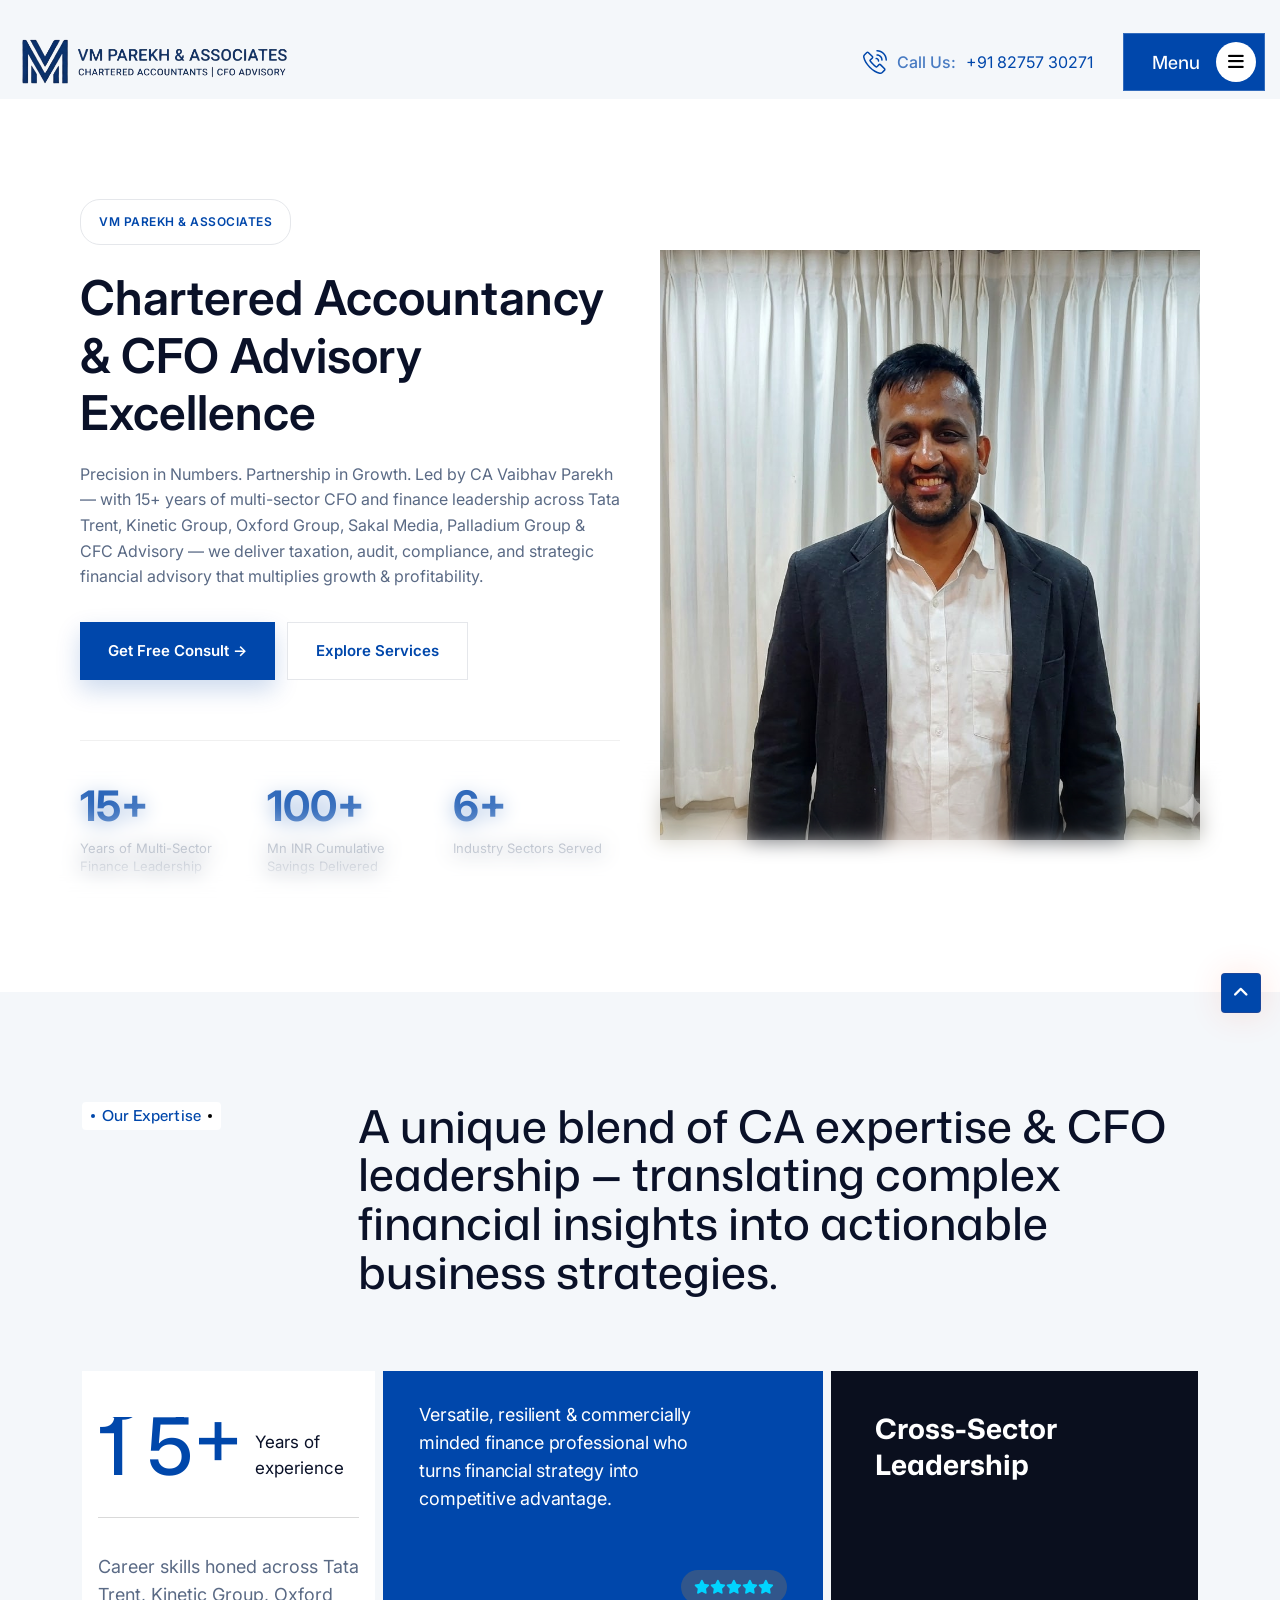
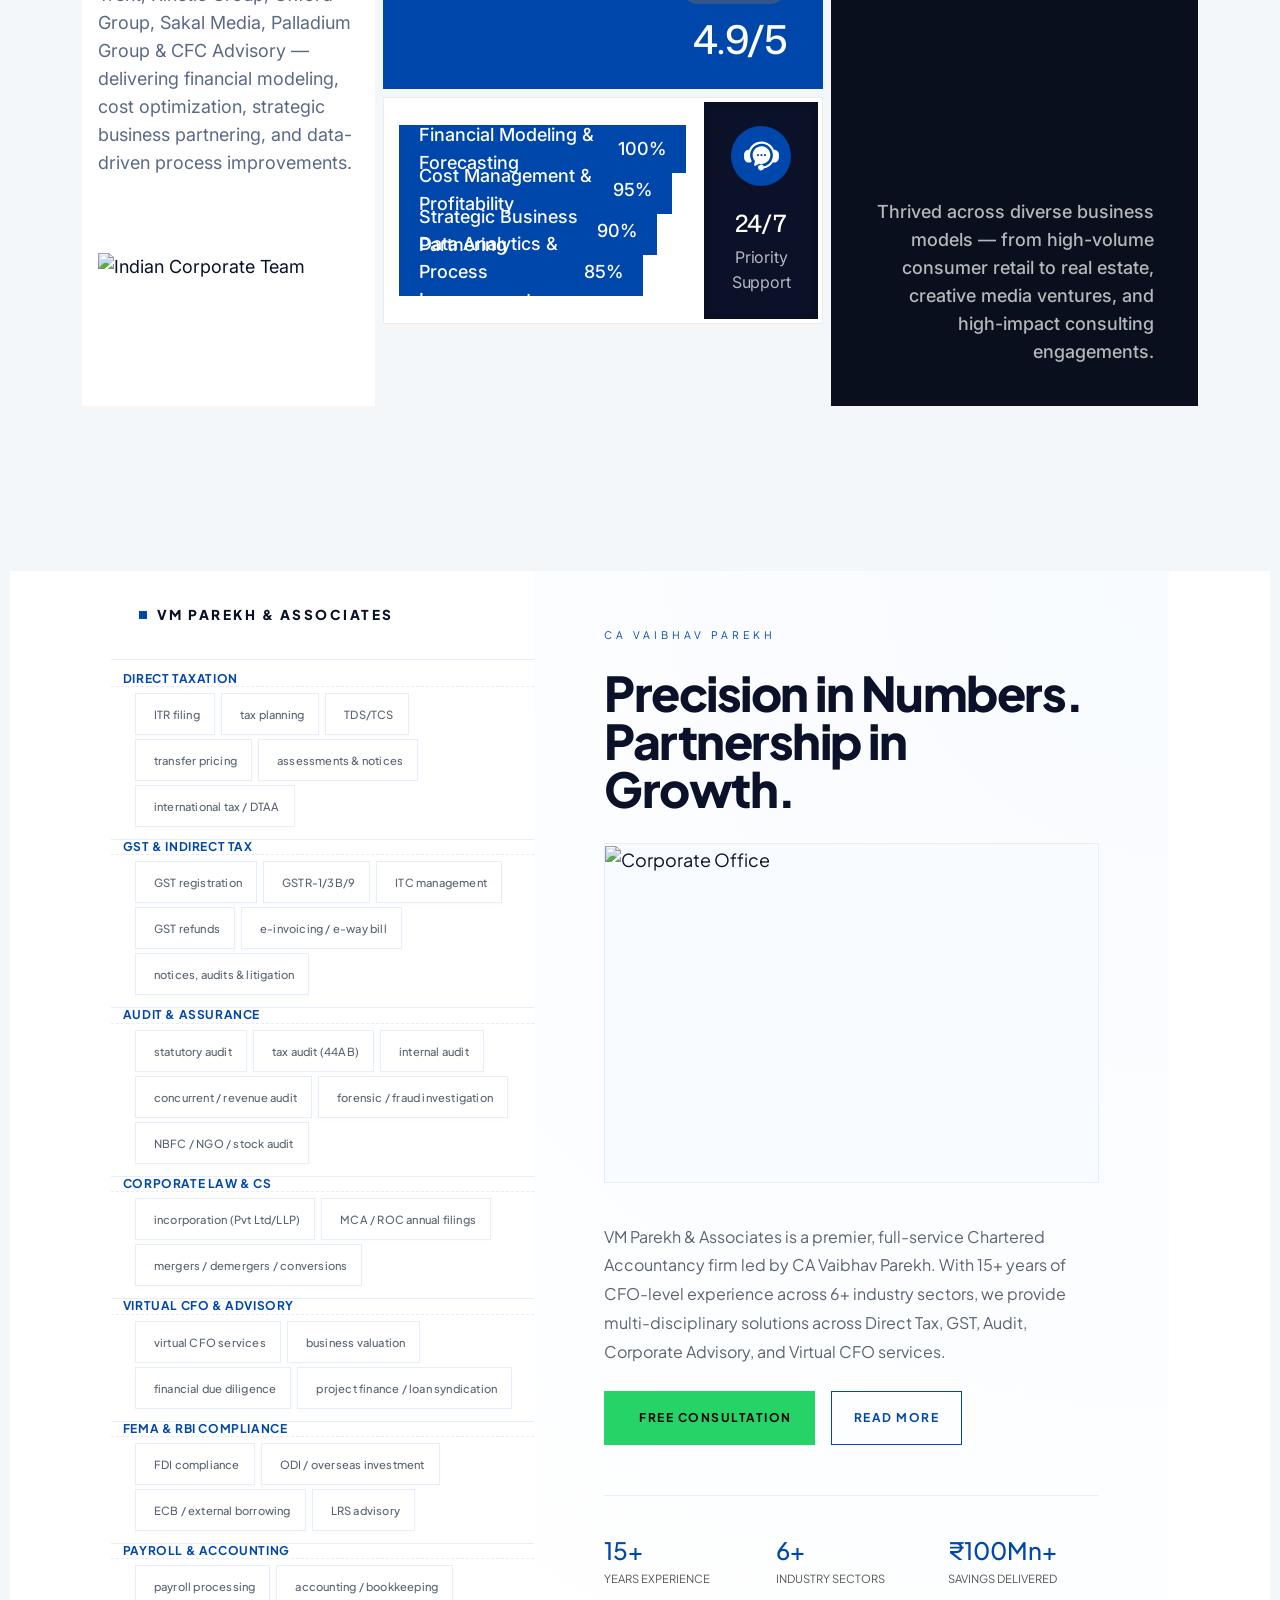
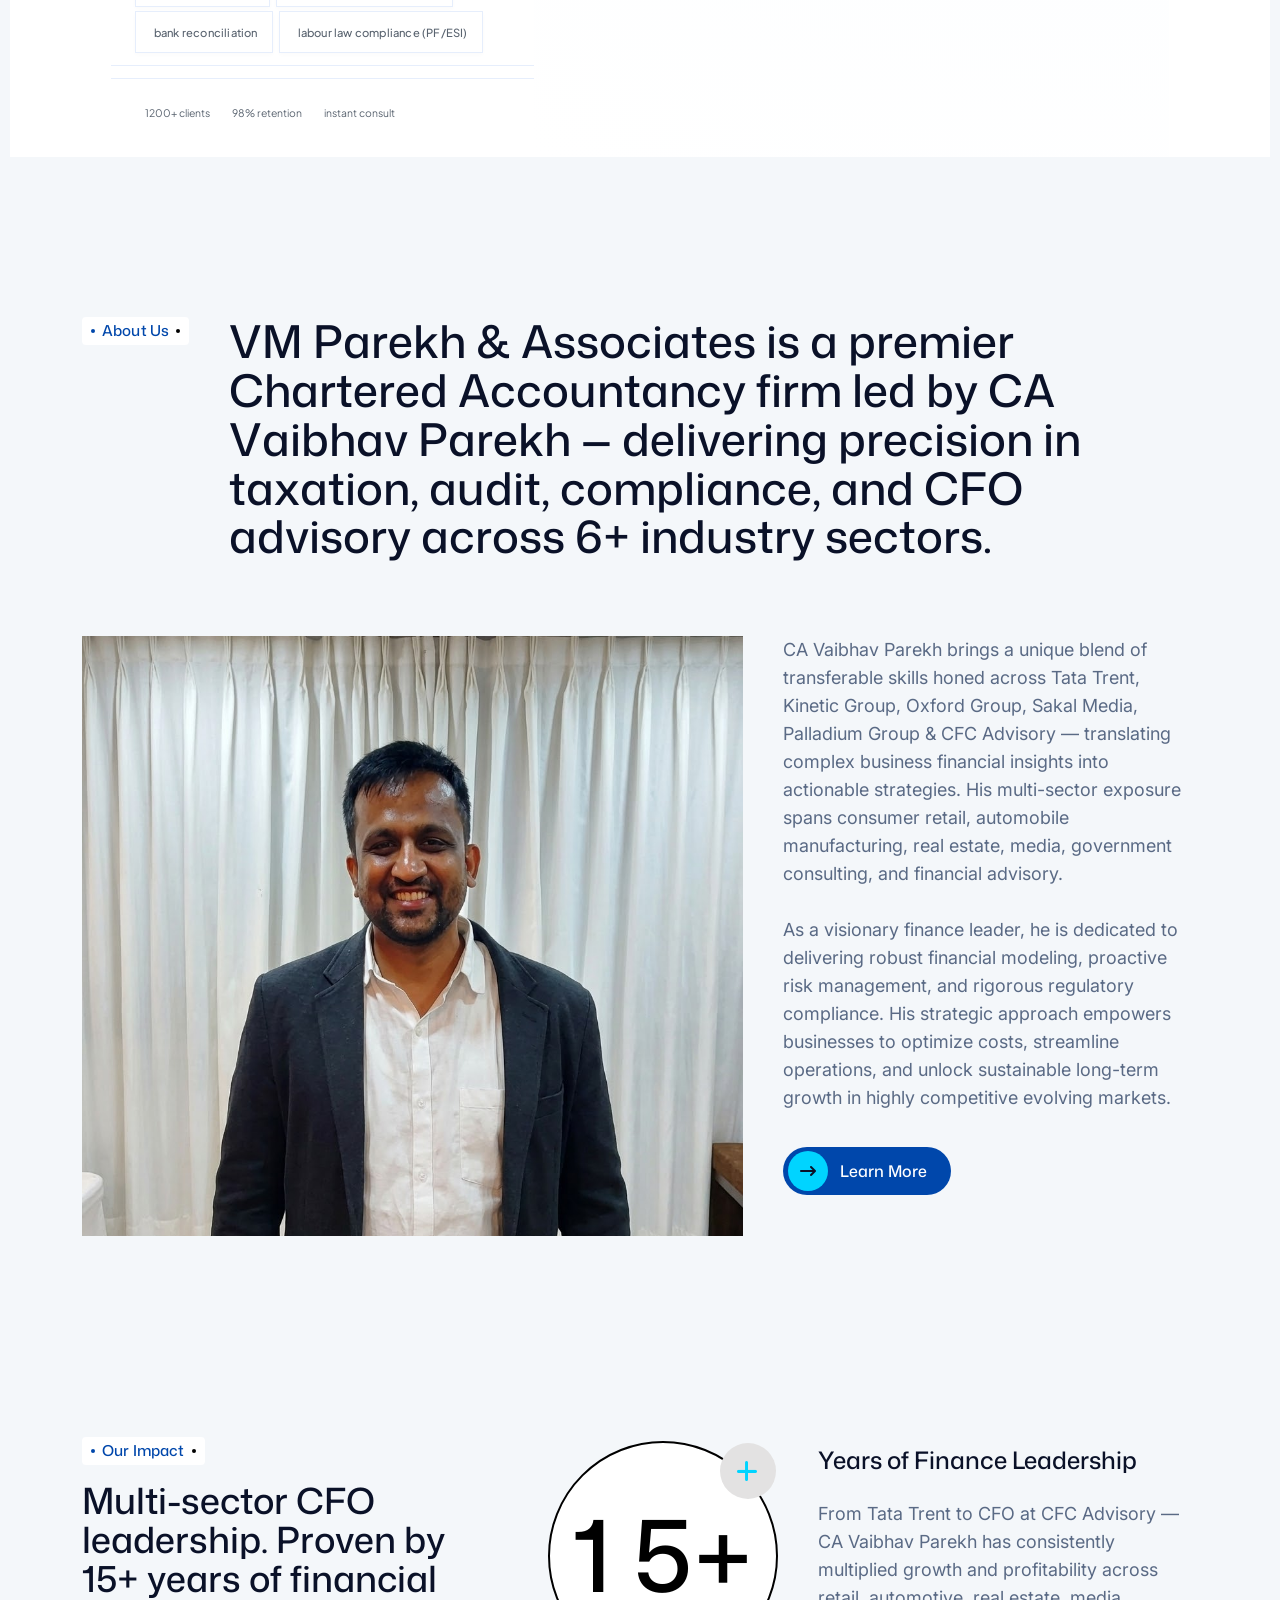
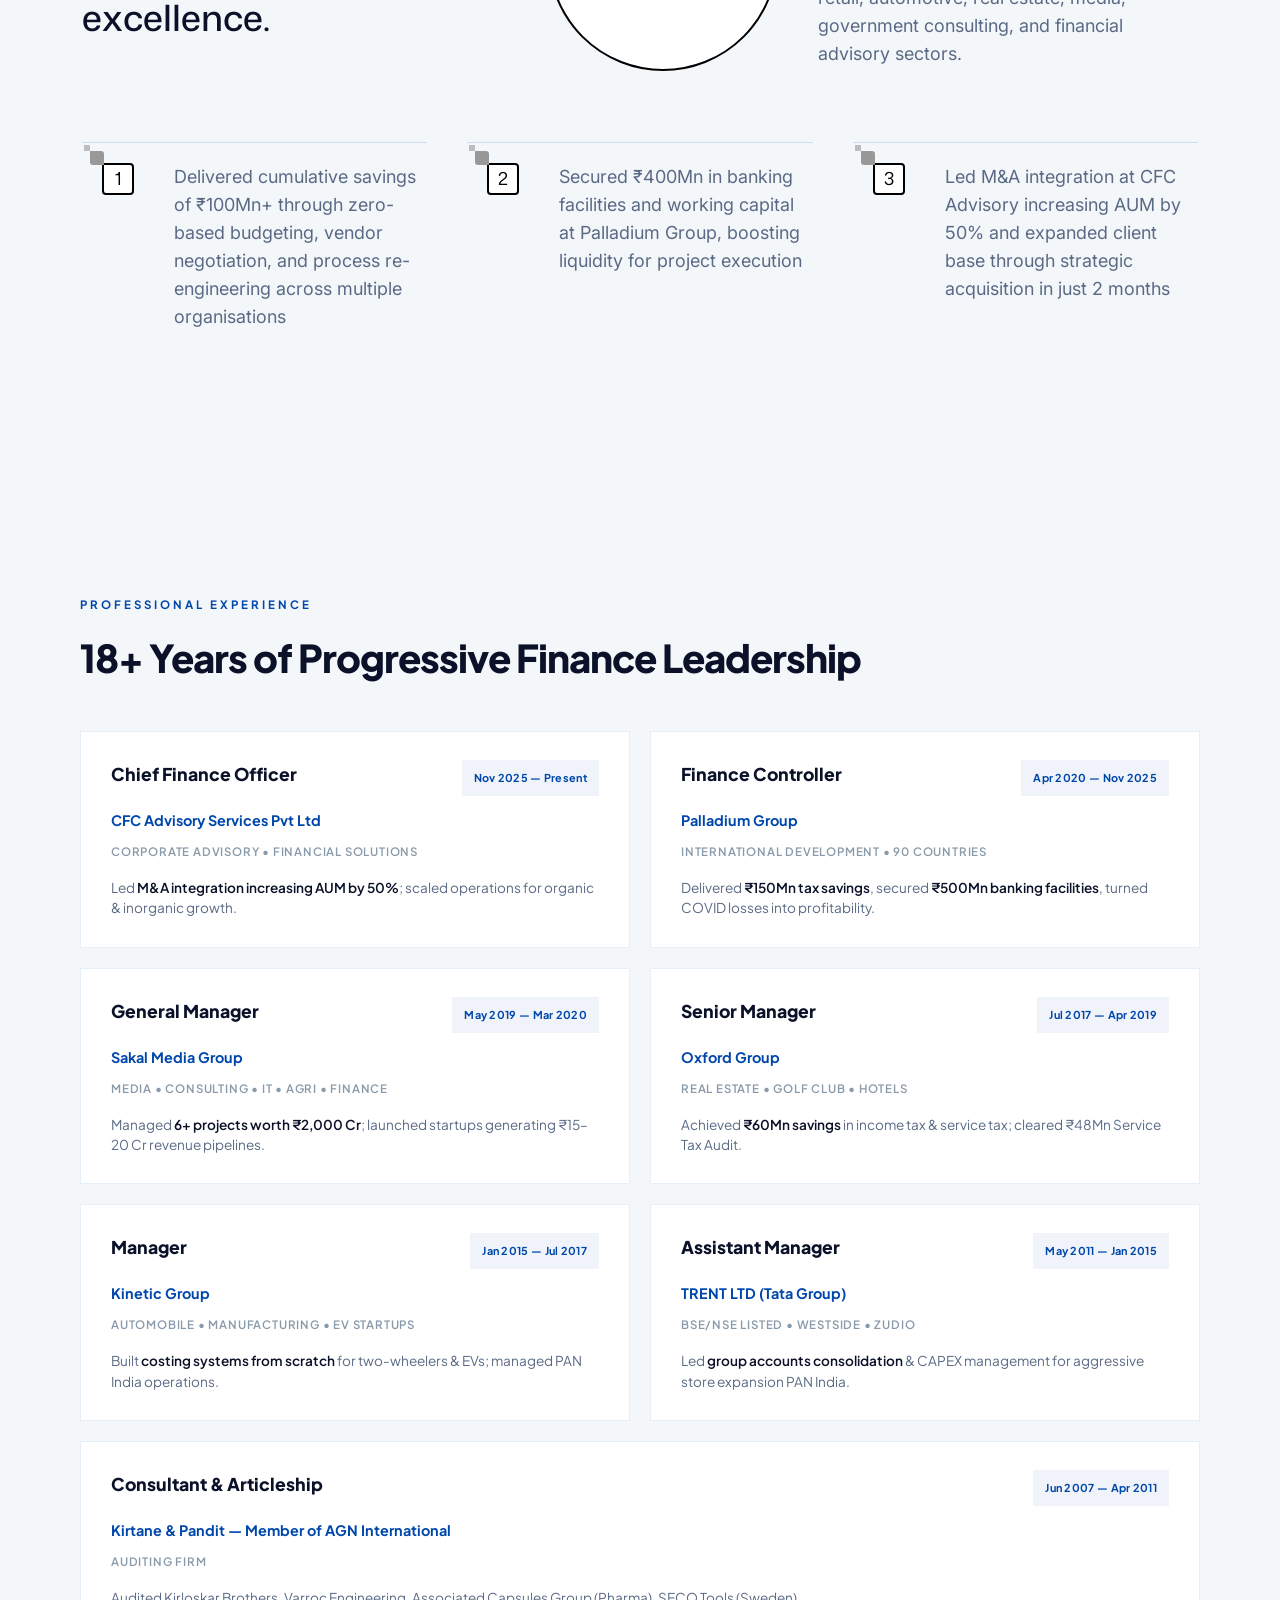
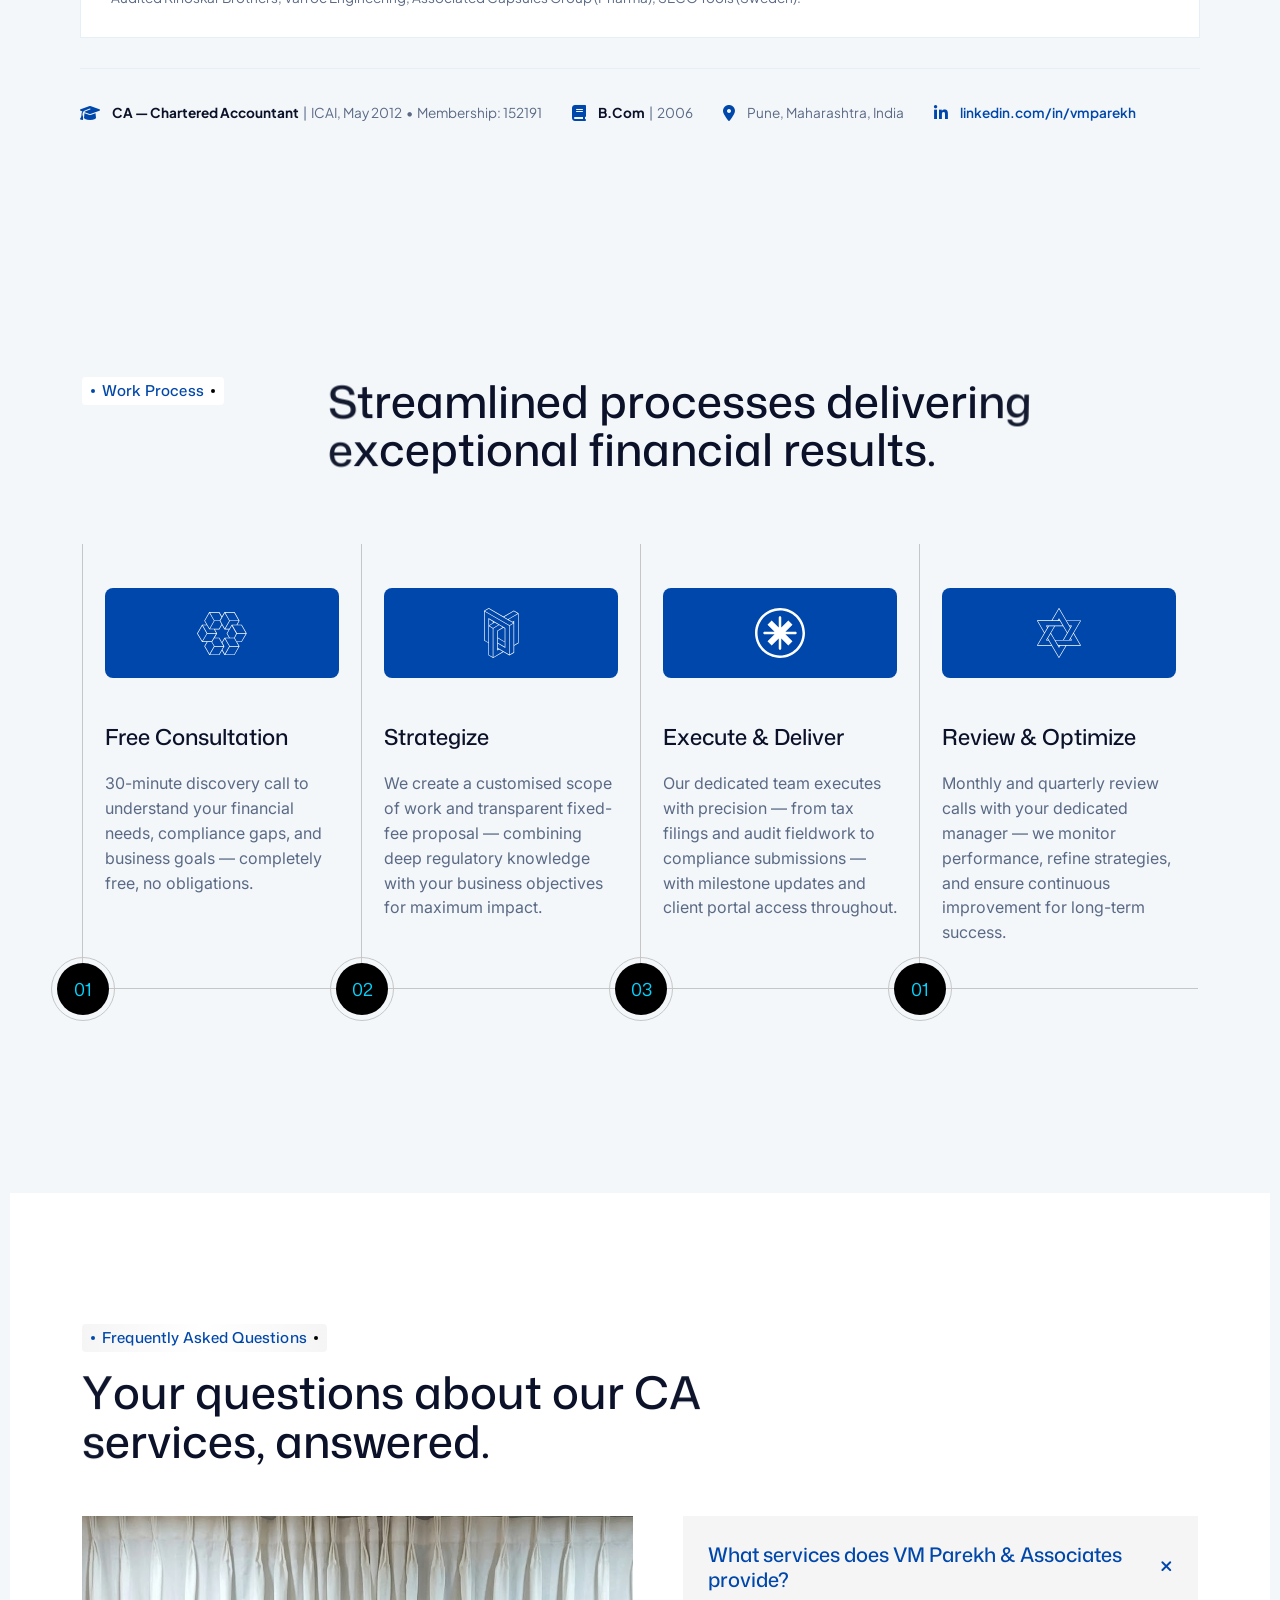
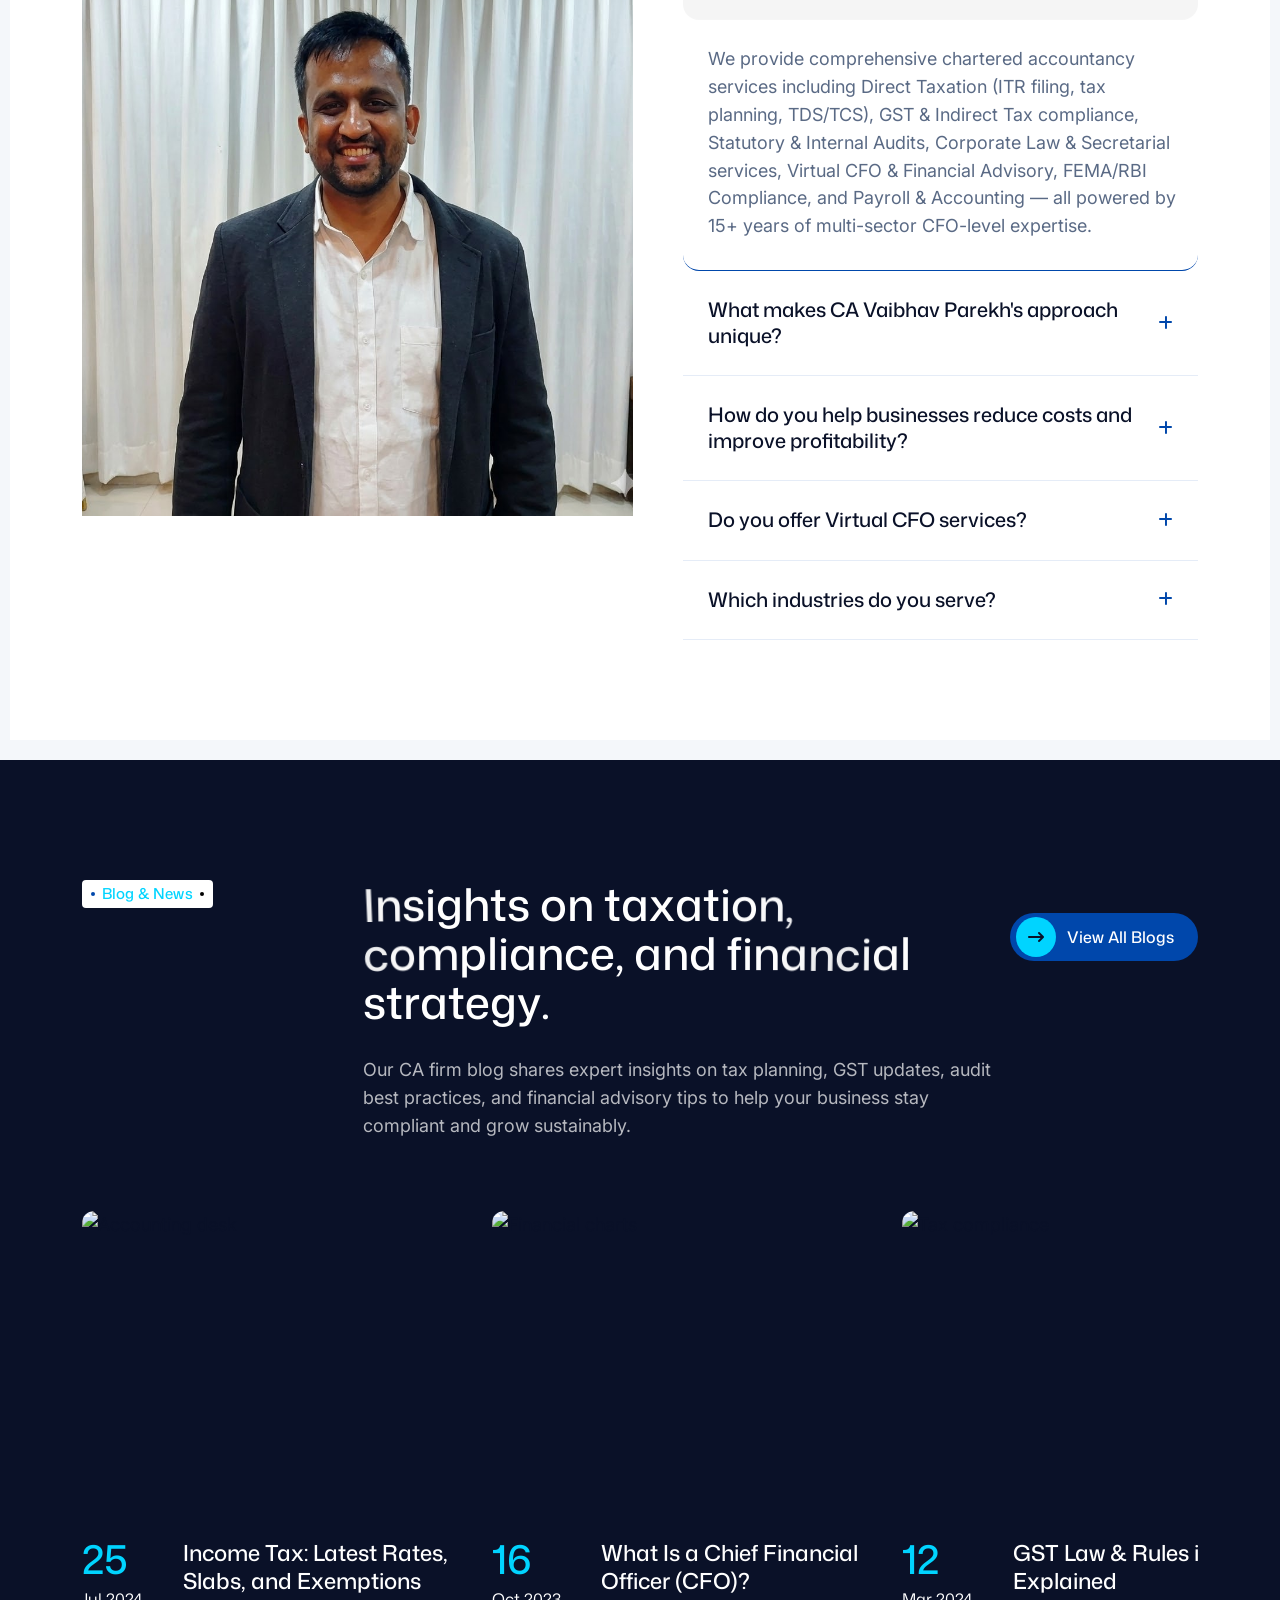
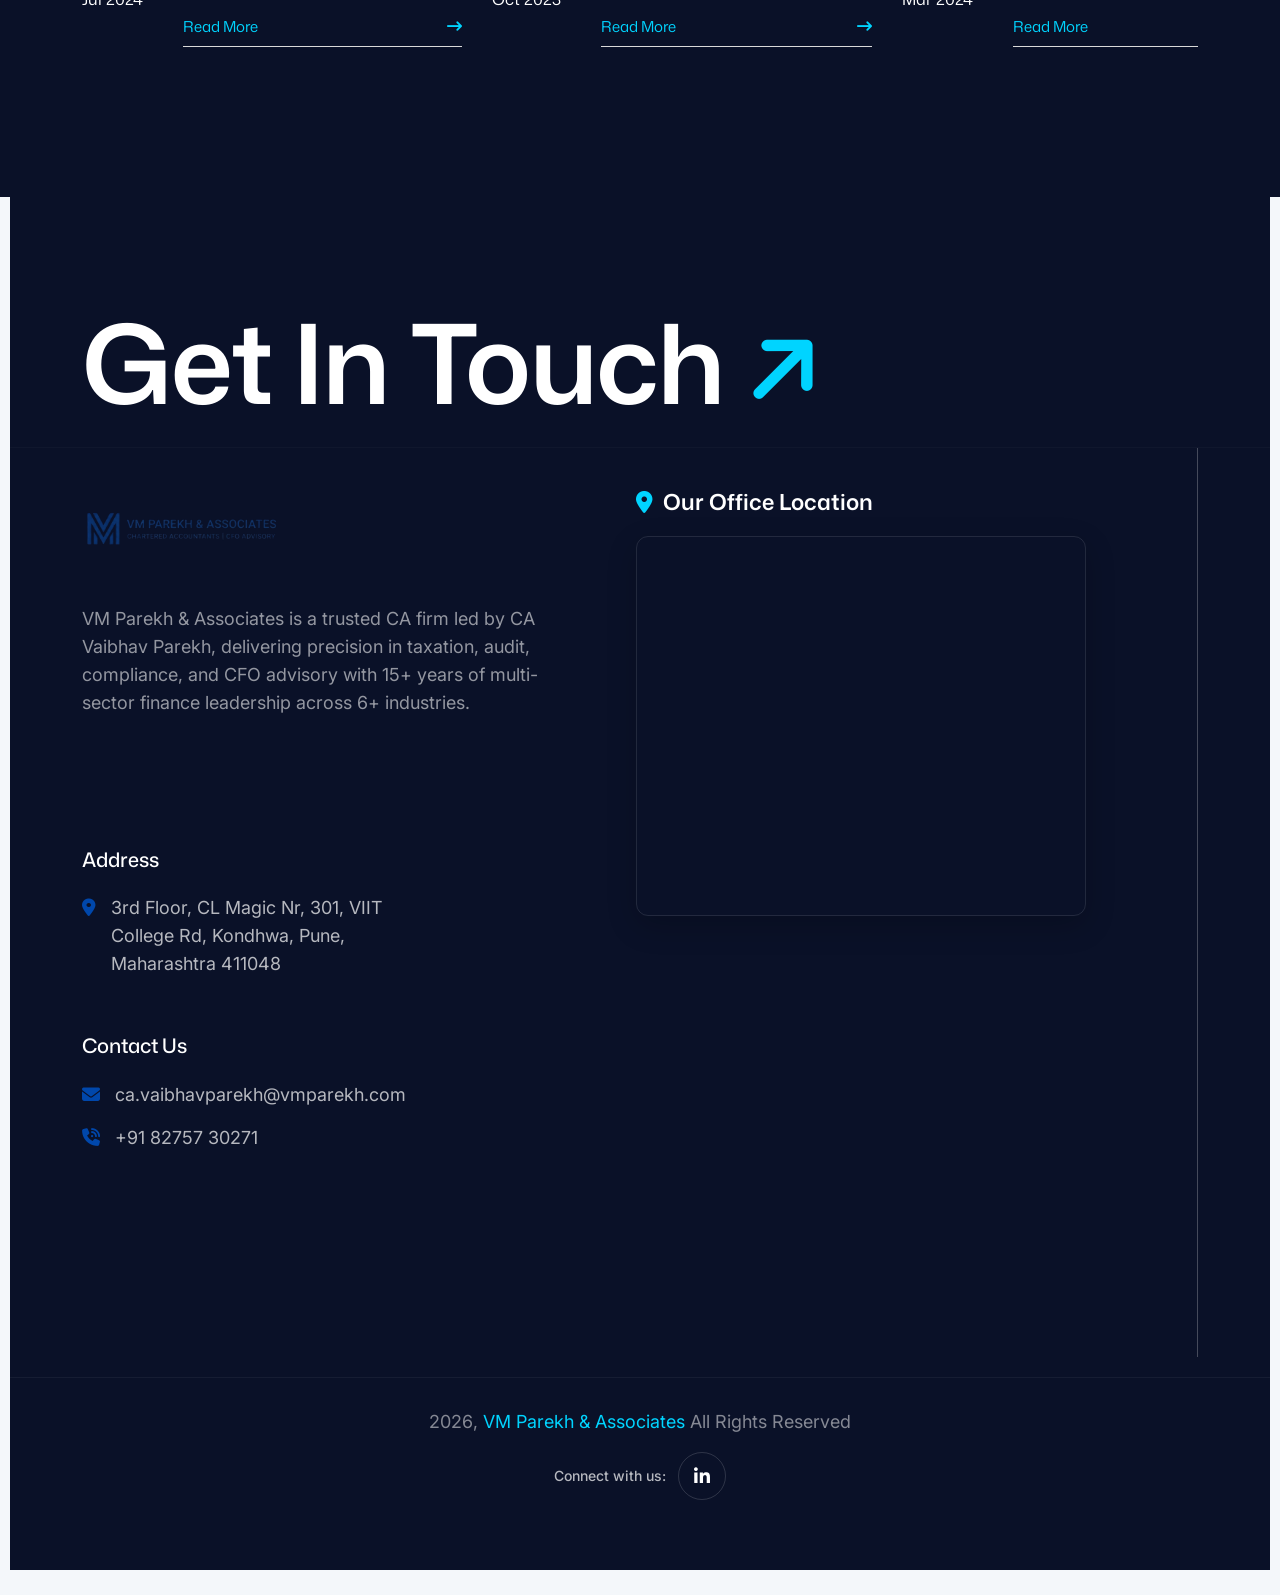
==== commit ee0ae9fd: "Patch core theme offcanvas script to ignore javascript anchor tags" ====
--- a/index.html
+++ b/index.html
@@ -1130,7 +1130,7 @@
                                             </li>
                                             <li class="menu-item menu-item-type-custom menu-item-object-custom">
                                                 <a href="javascript:void(0);" style="color: #0047AB !important;"
-                                                    onclick="event.preventDefault(); event.stopPropagation(); var dd=document.getElementById('navServicesDropdown'); var icon=document.getElementById('servicesToggleIcon'); dd.classList.toggle('open'); icon.classList.toggle('rotated');">Our
+                                                    onclick="event.preventDefault(); event.stopImmediatePropagation(); var dd=document.getElementById('navServicesDropdown'); var icon=document.getElementById('servicesToggleIcon'); dd.classList.toggle('open'); icon.classList.toggle('rotated');">Our
                                                     Services <i id="servicesToggleIcon"
                                                         class="fas fa-chevron-down services-toggle-icon"></i></a>
                                                 <ul id="navServicesDropdown" class="nav-services-dropdown">
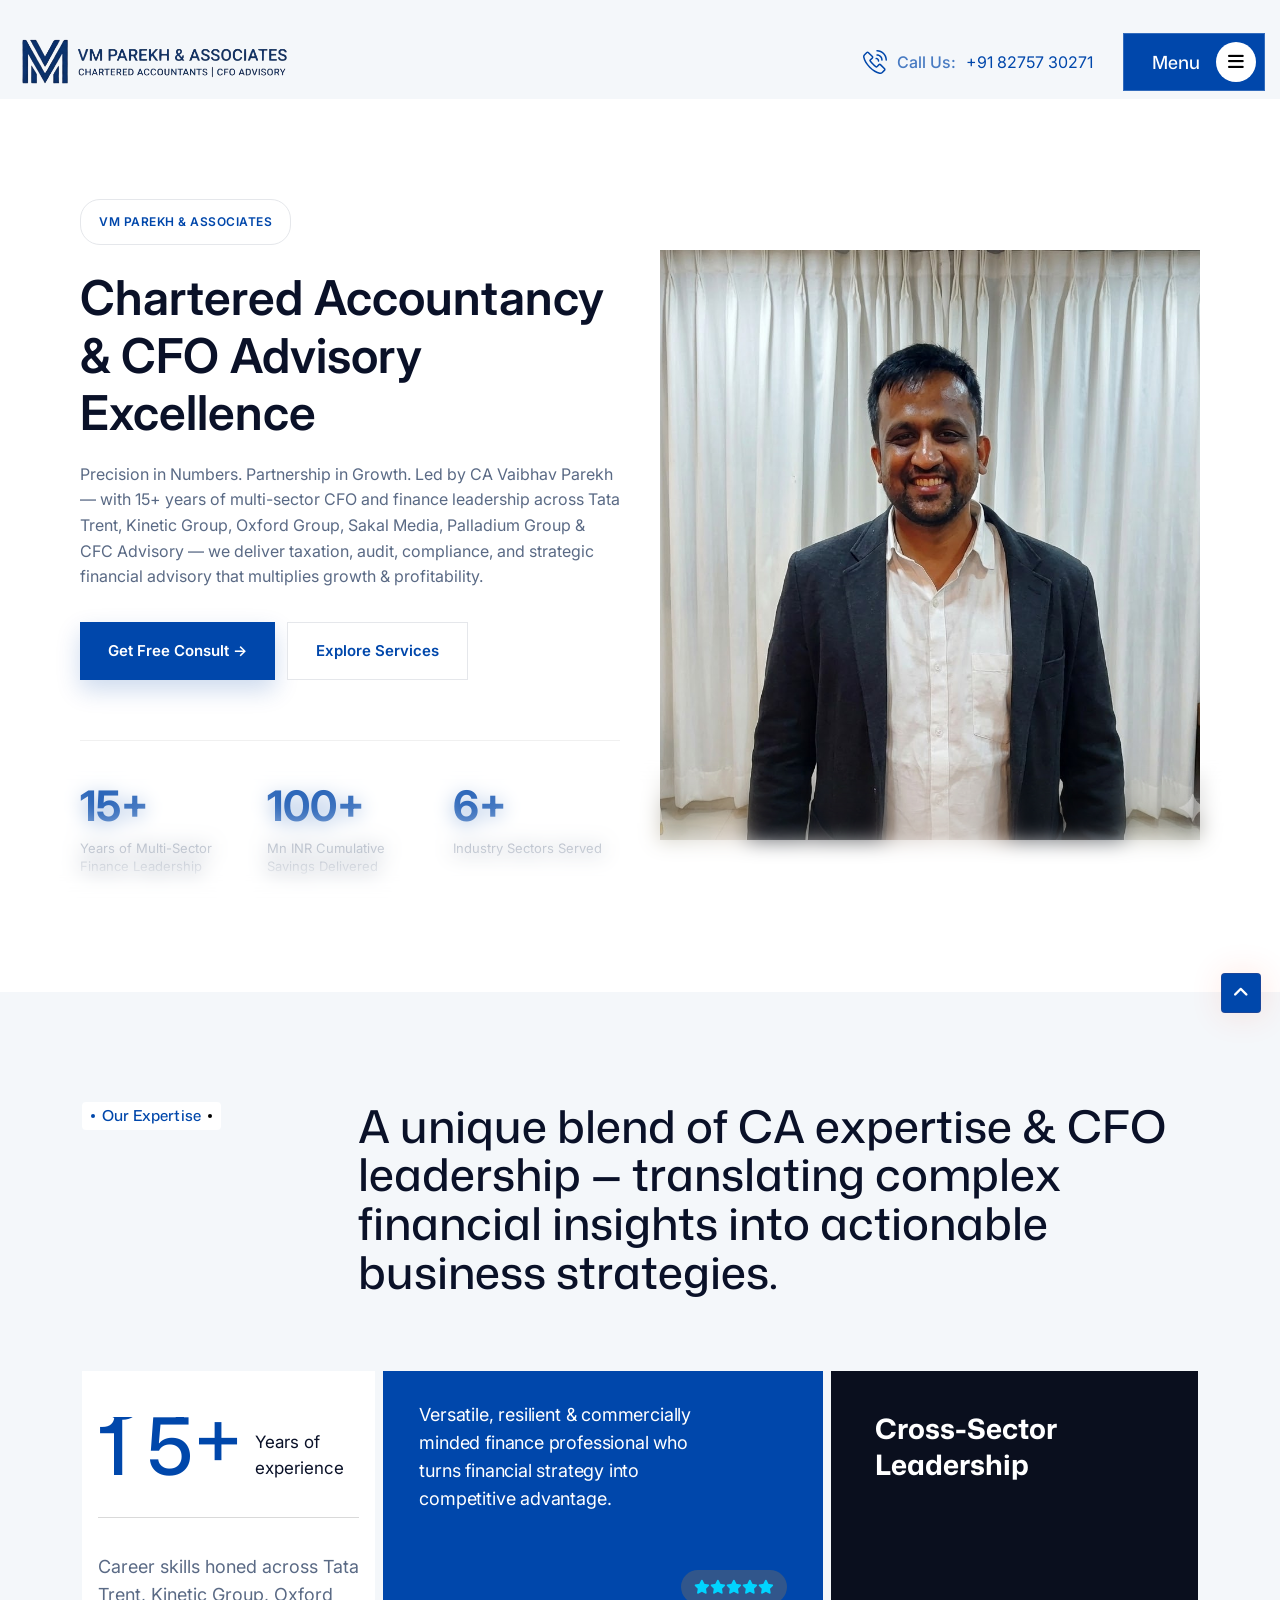
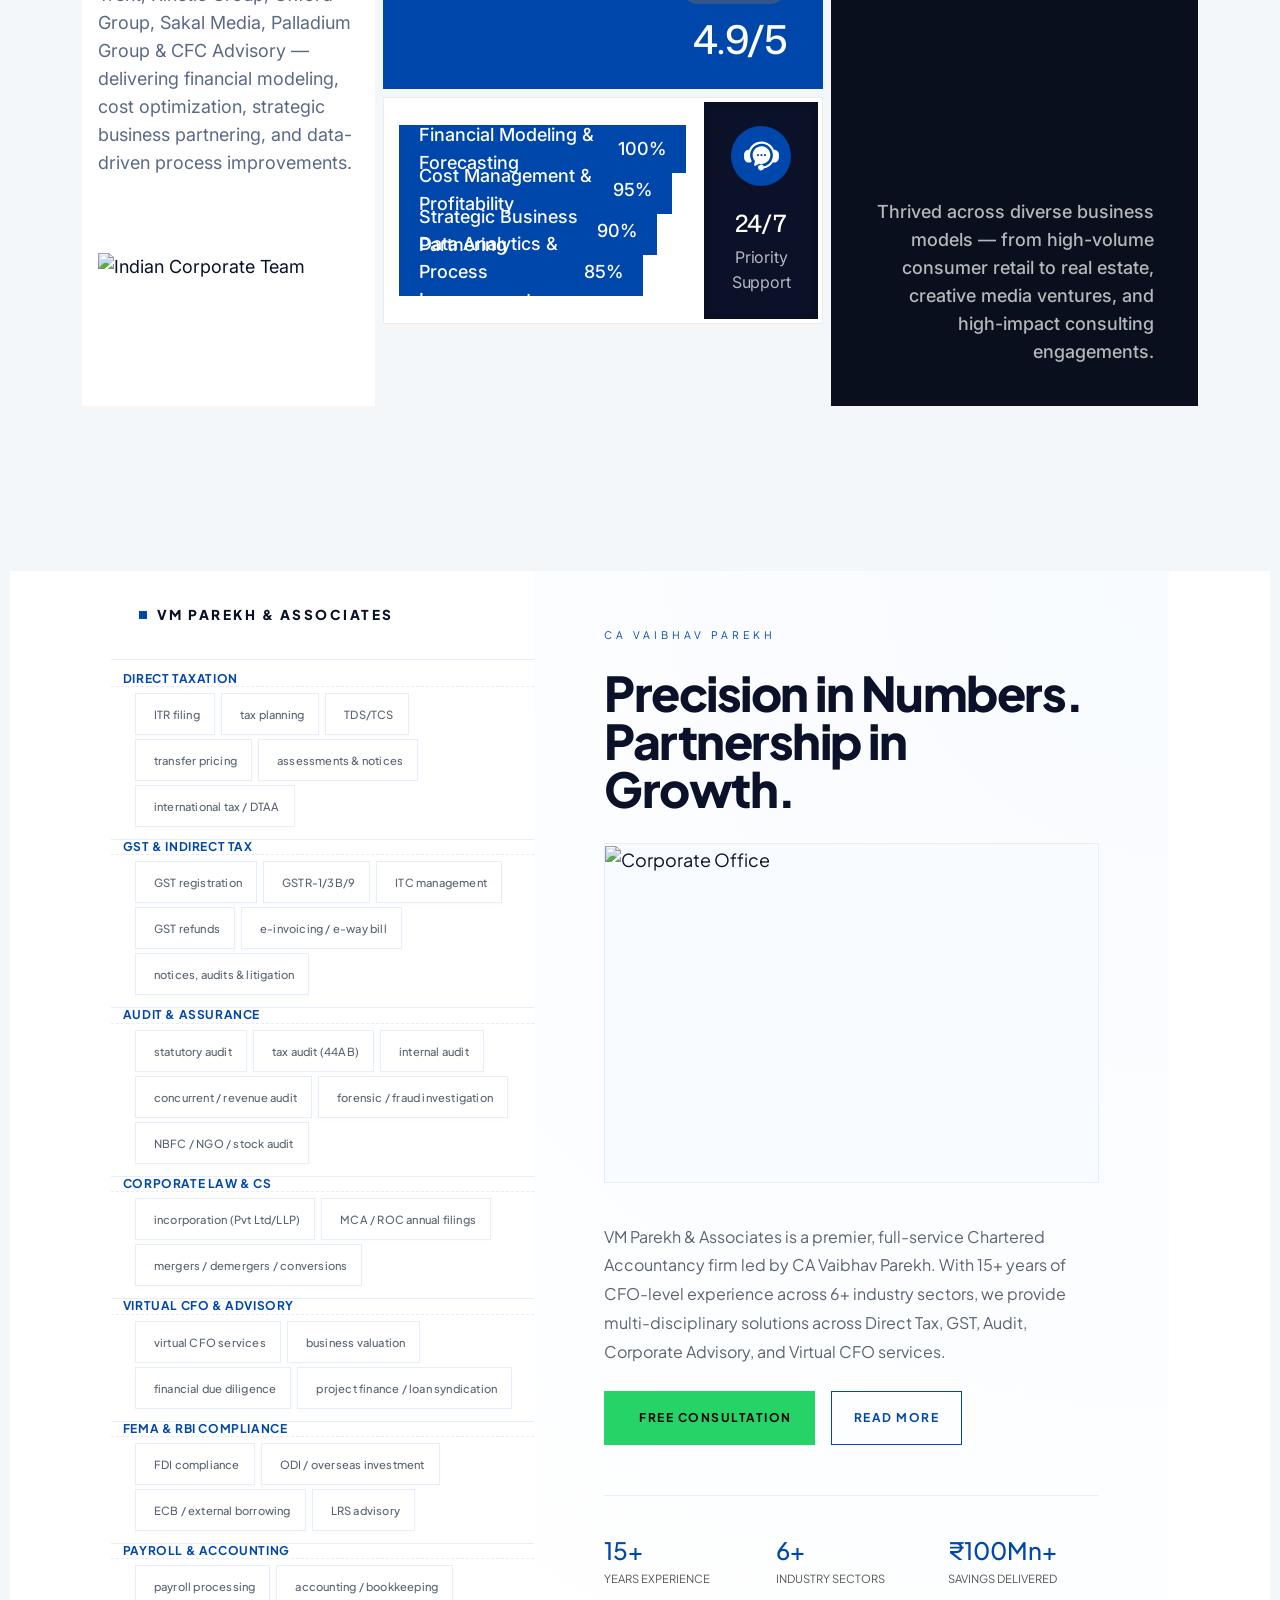
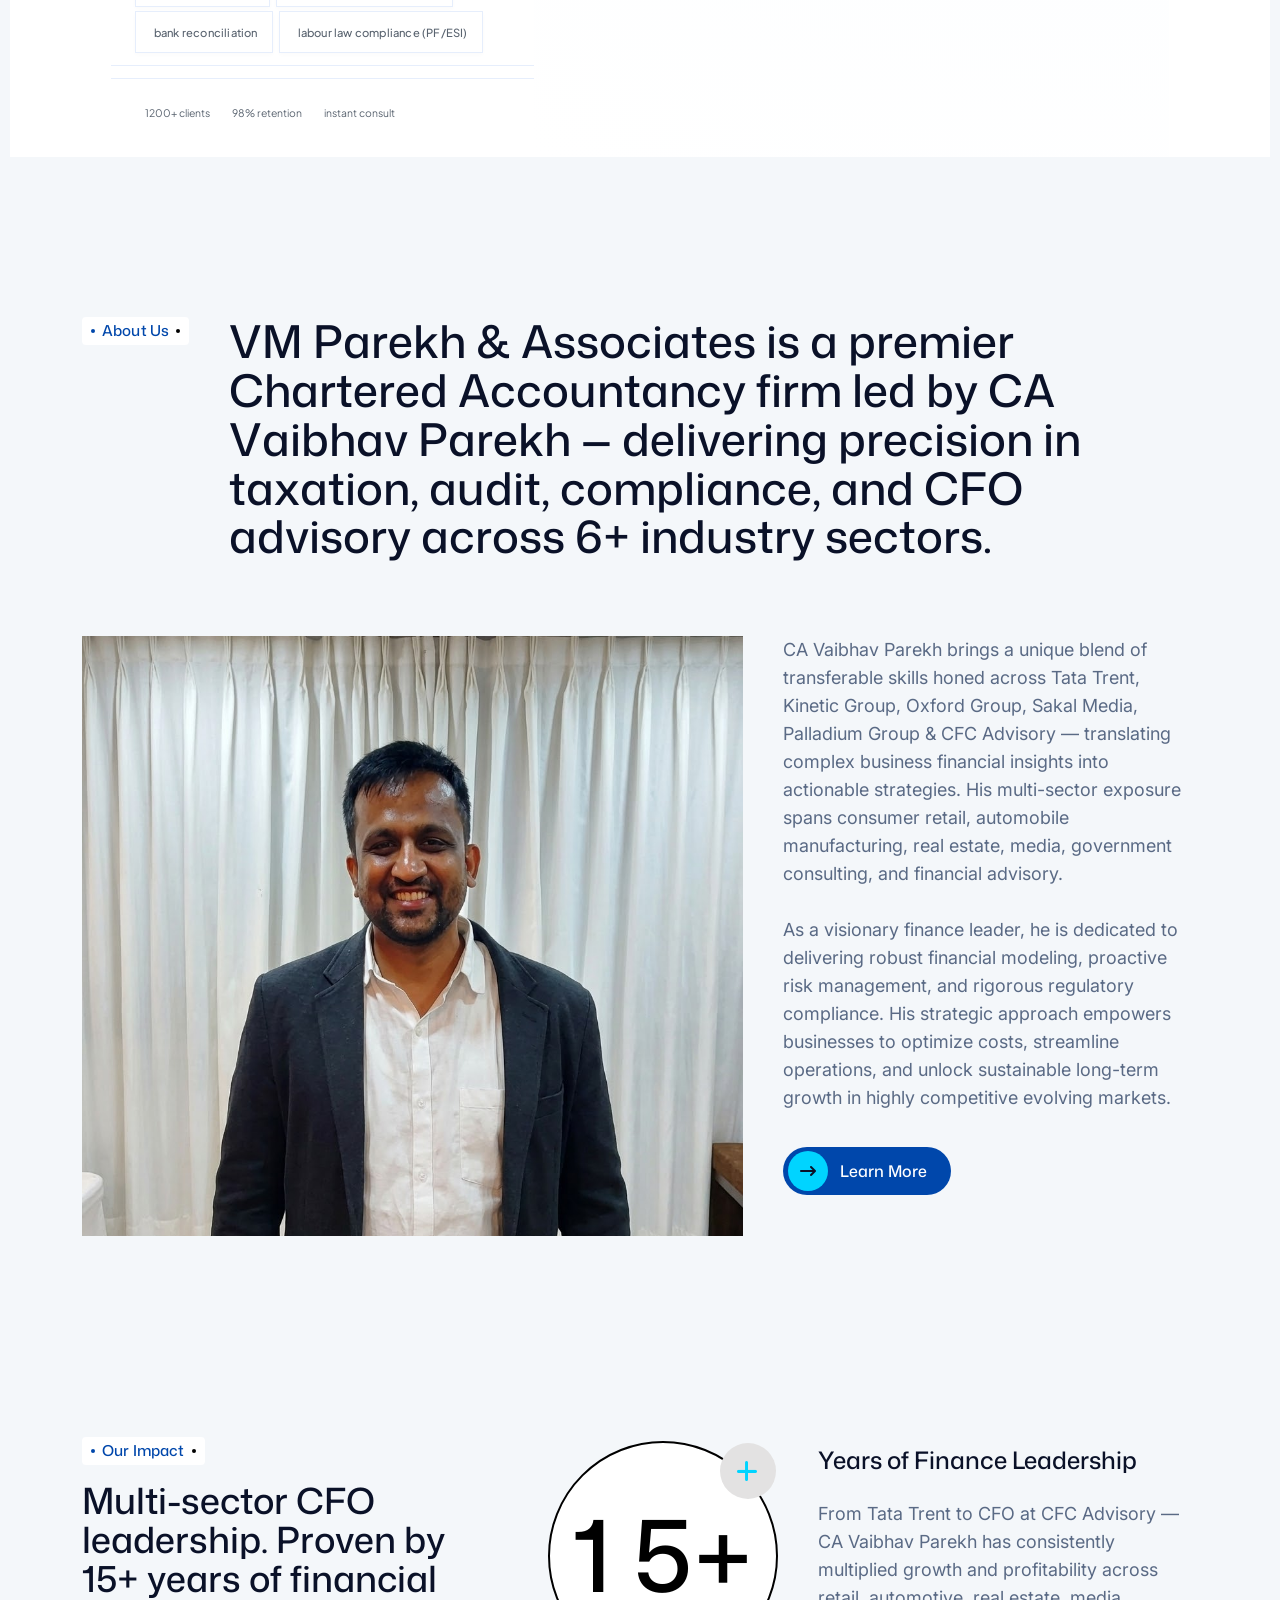
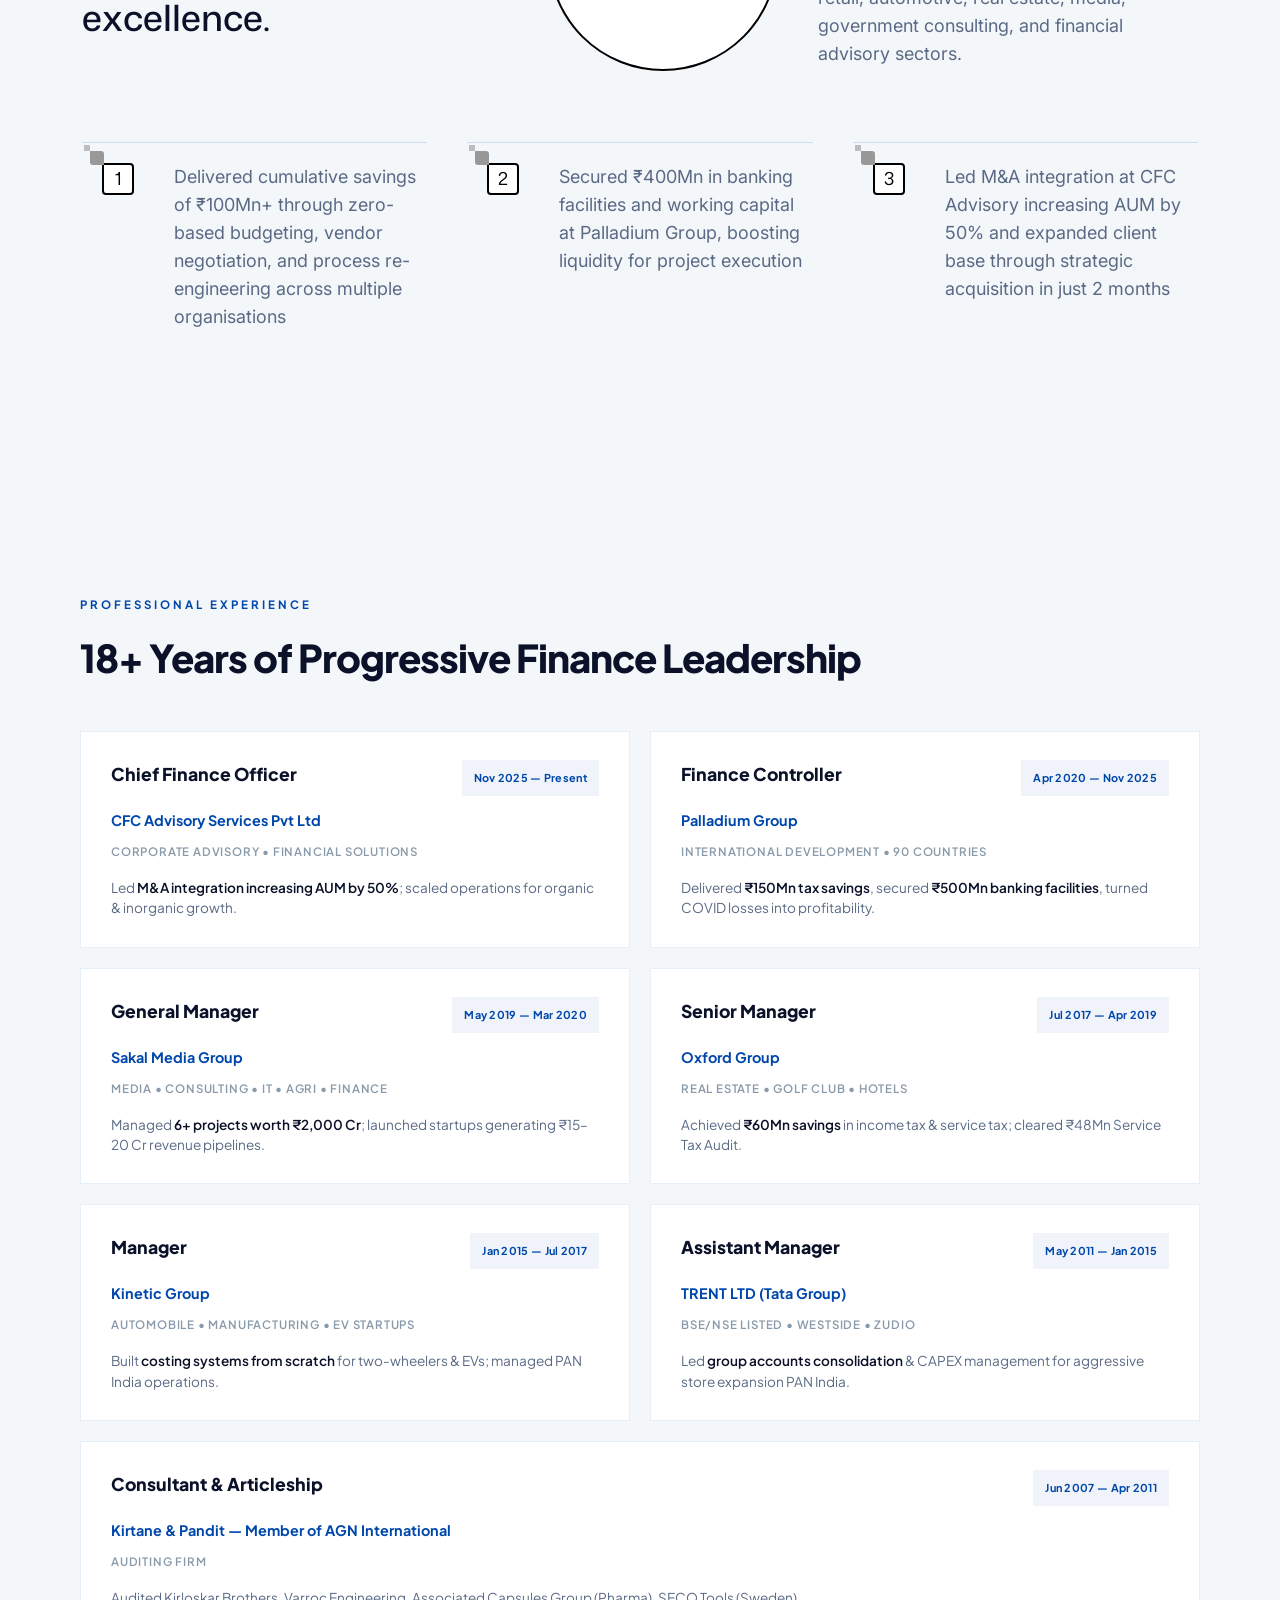
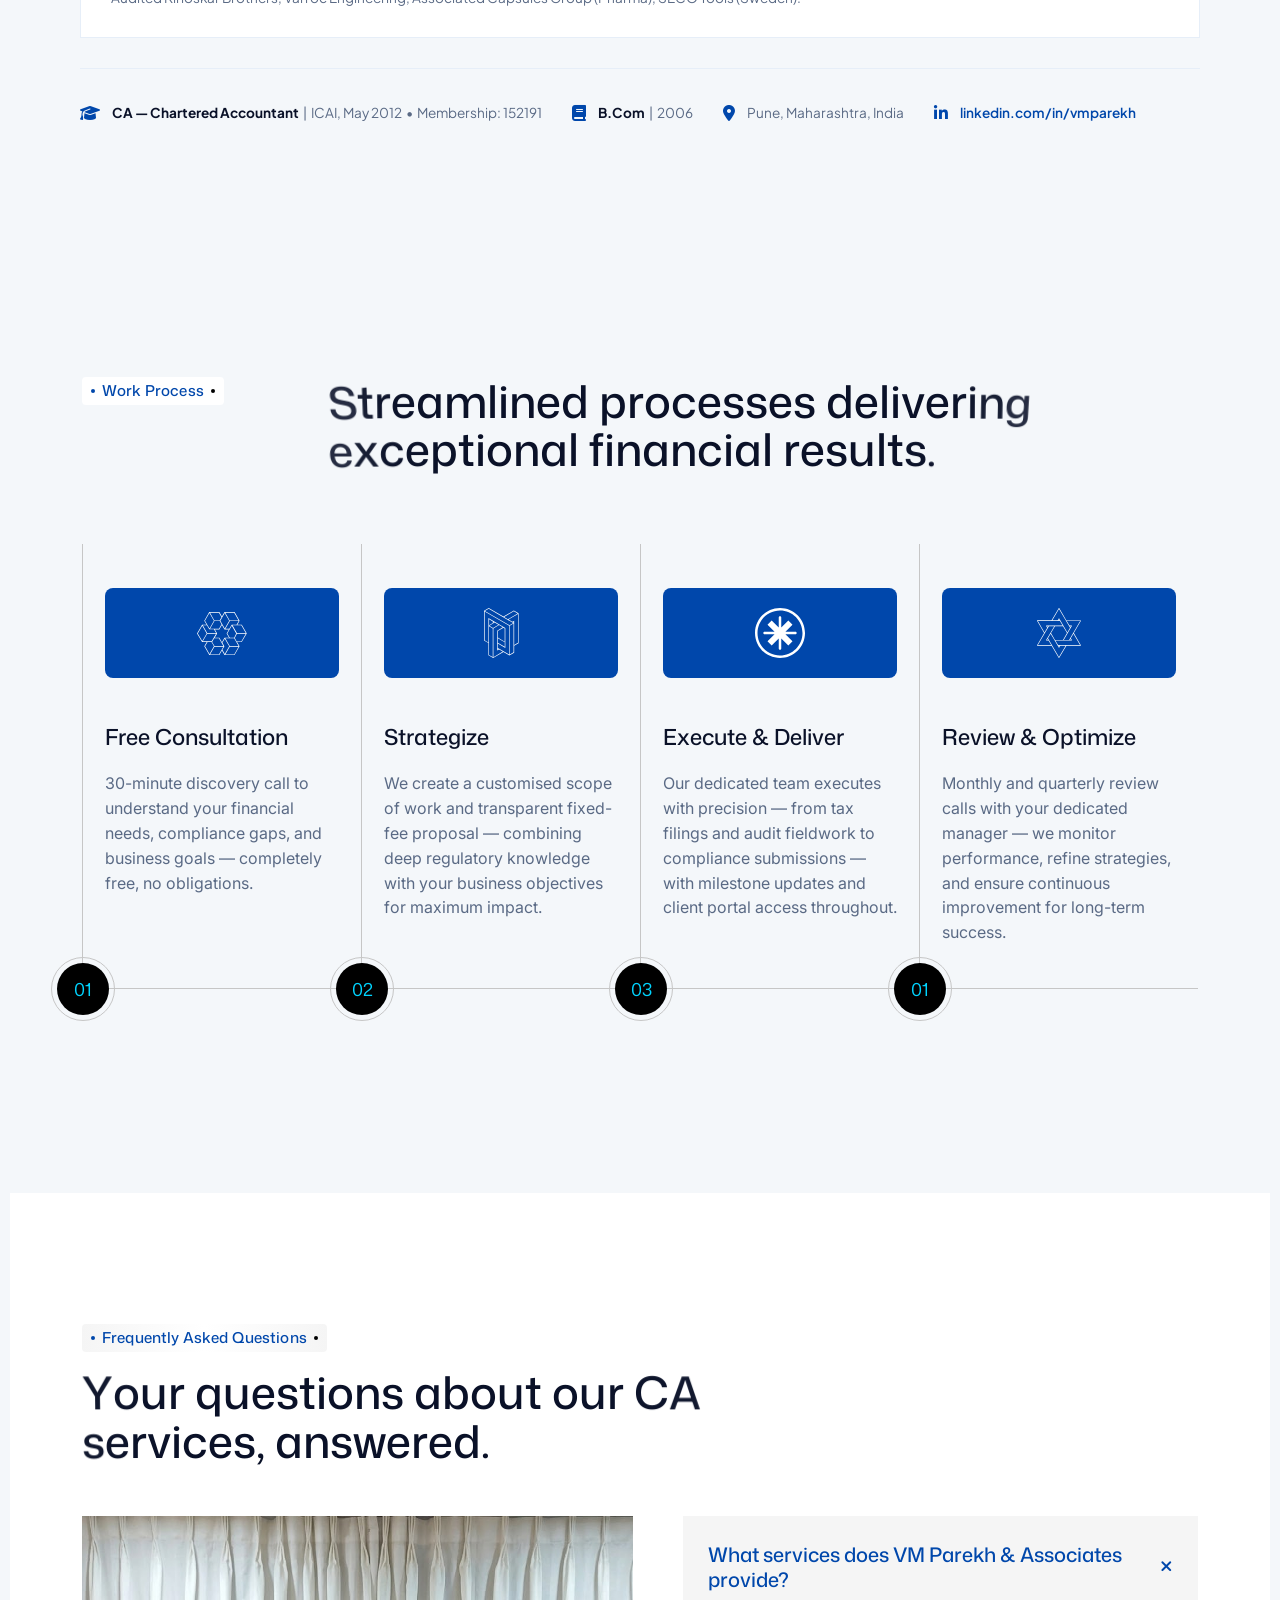
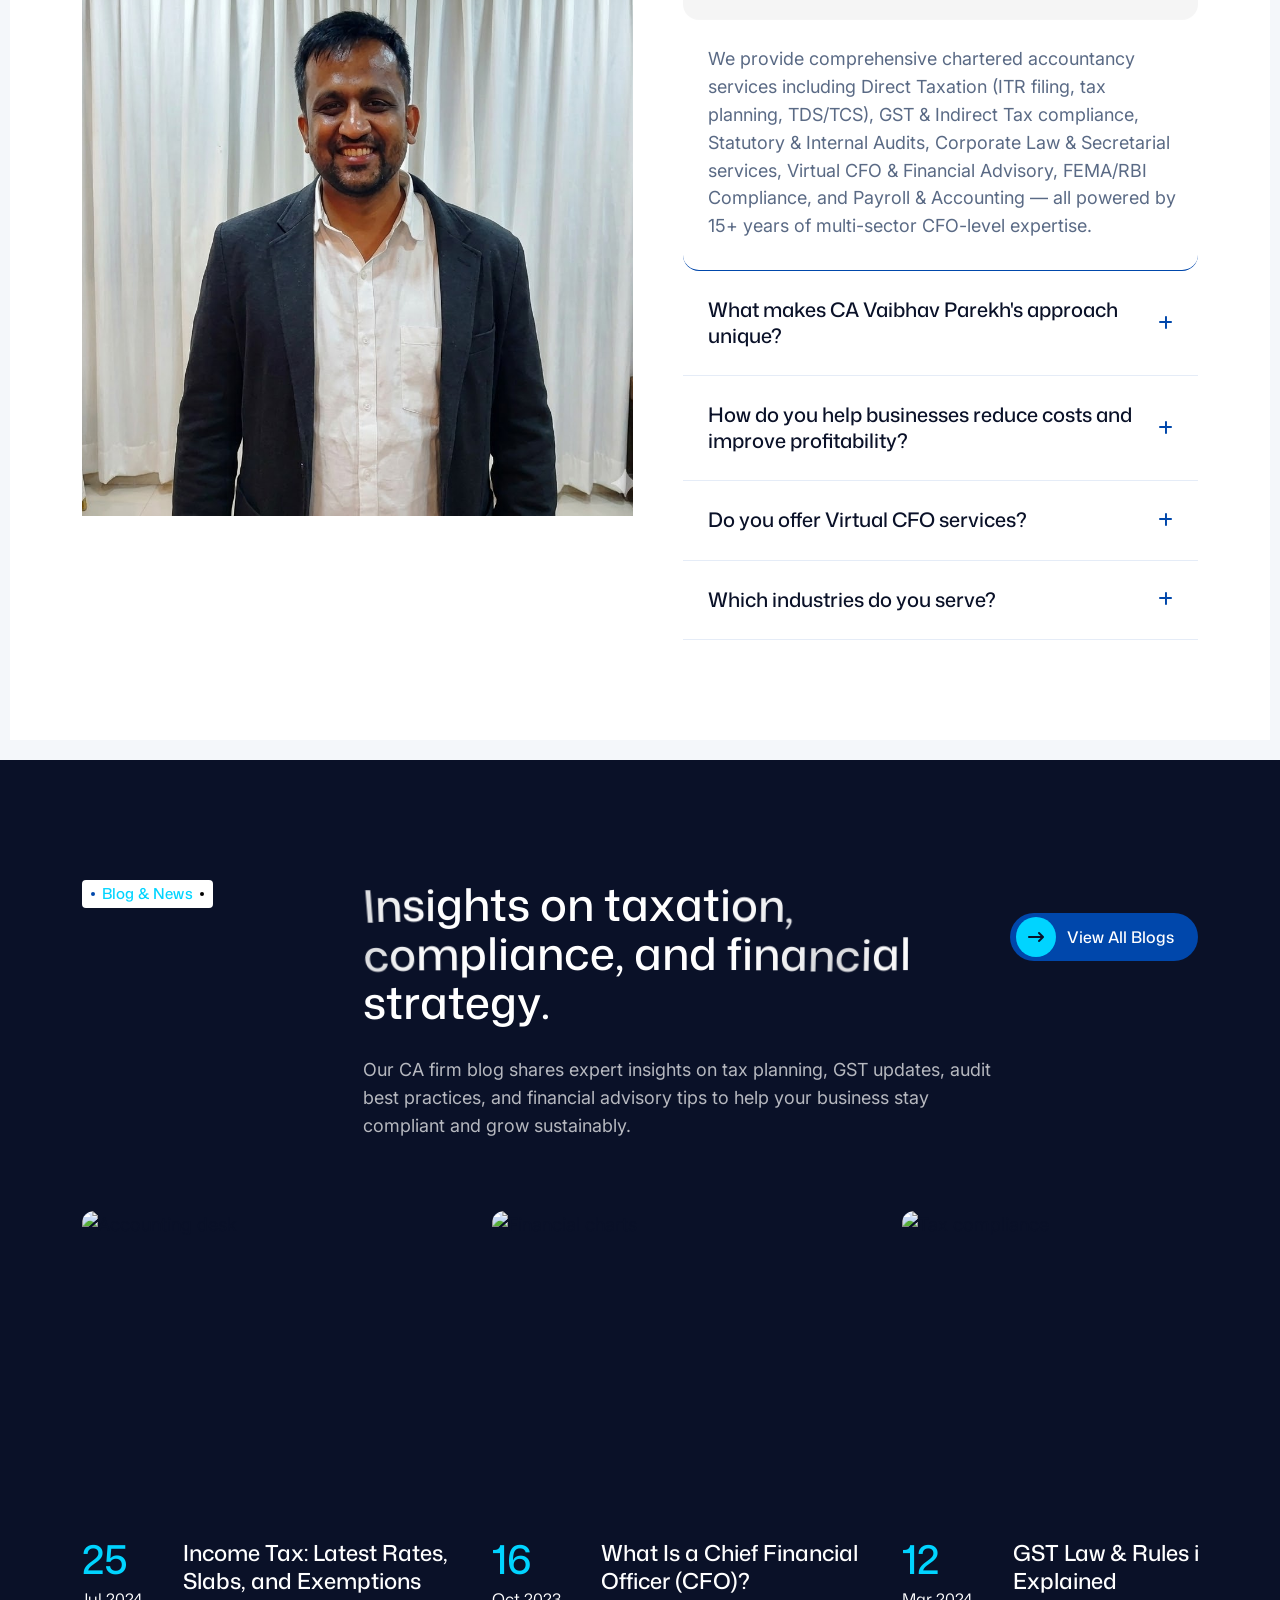
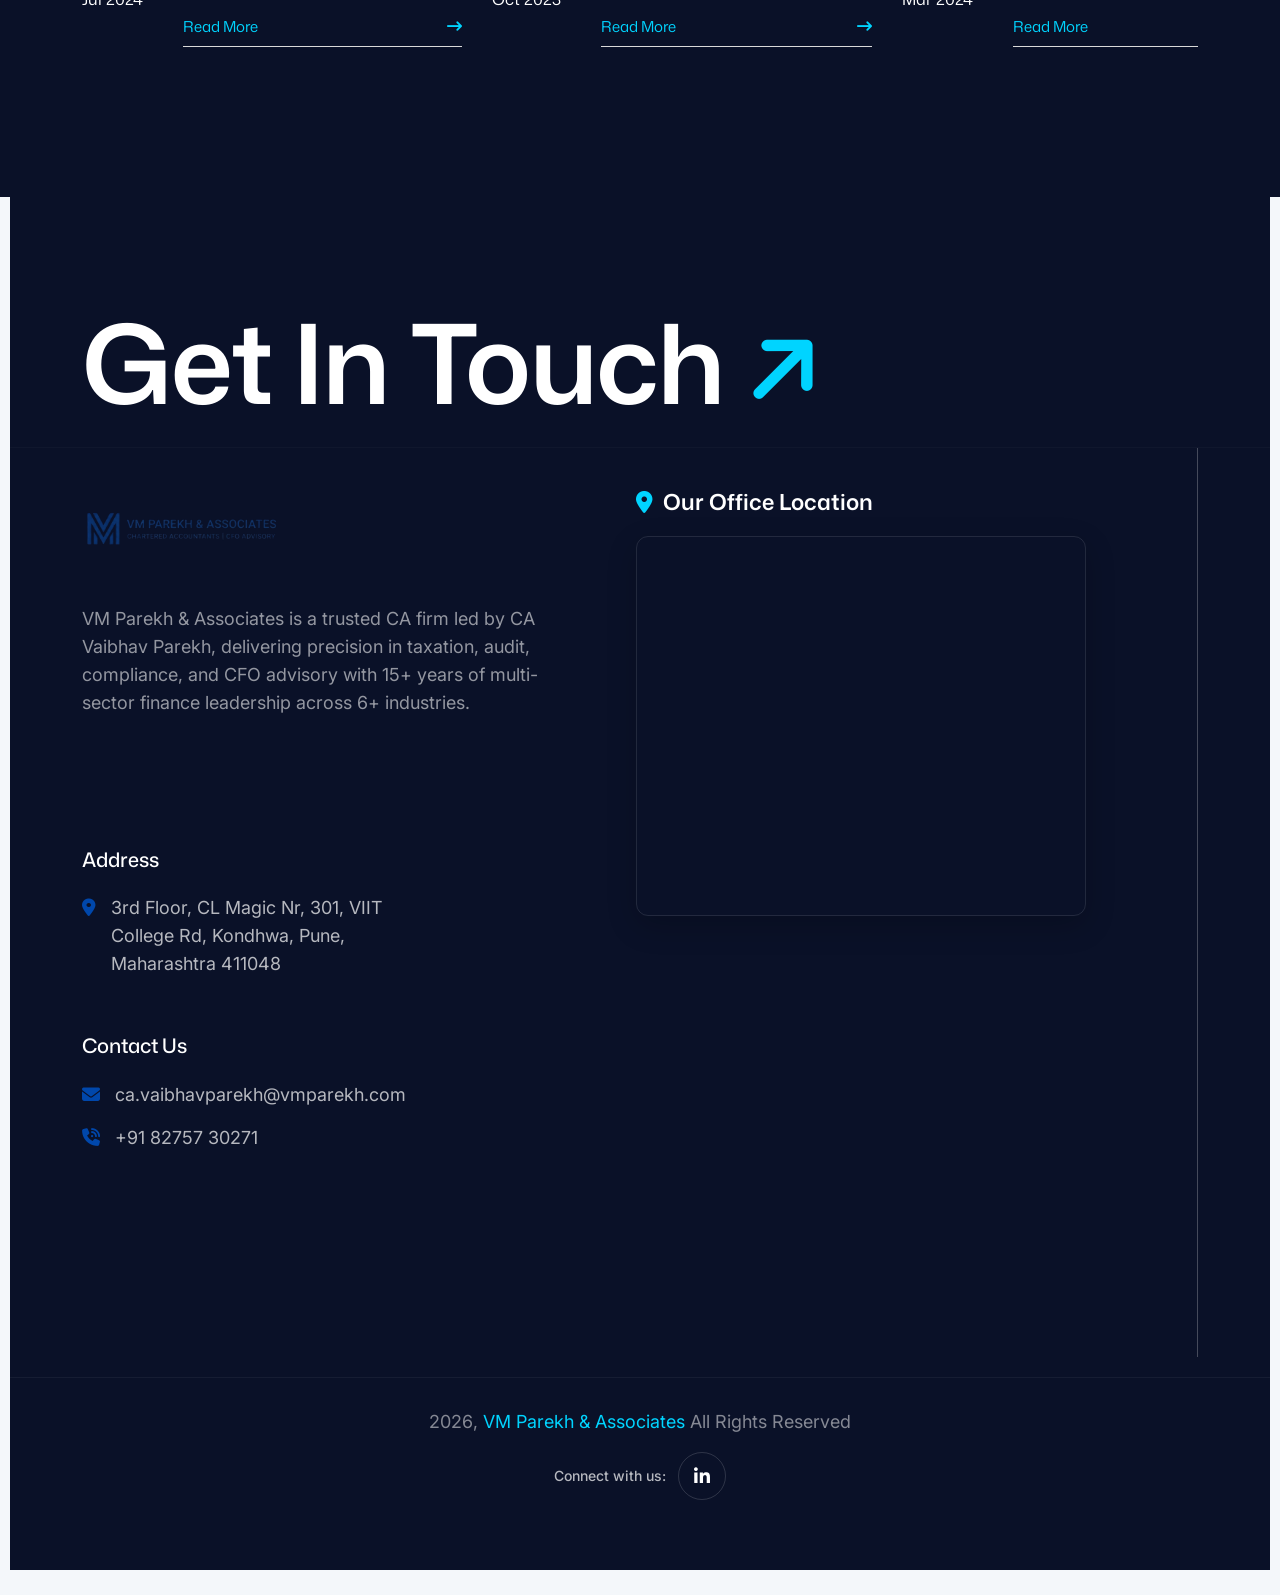
==== commit 86fff1da: "basic seo done" ====
--- a/index.html
+++ b/index.html
@@ -5,8 +5,17 @@
     <meta charset="UTF-8">
     <meta name="viewport" content="width=device-width, initial-scale=1">
     <link rel="profile" href="https://gmpg.org/xfn/11">
-    <title>VM Parekh & Associates</title>
-    <meta name="robots" content="max-image-preview:large">
+
+    <!-- Primary SEO -->
+    <title>VM Parekh & Associates | Chartered Accountants</title>
+    <meta name="description"
+        content="VM Parekh & Associates offers professional chartered accountancy services including tax, audit, and financial consulting." />
+    <meta name="keywords"
+        content="VM Parekh Associates, chartered accountant, tax consultant, audit, financial services" />
+    <meta name="author" content="VM Parekh & Associates" />
+    <meta name="robots" content="index, follow, max-image-preview:large">
+    <link rel="canonical" href="https://vmparekhassociates.cfcadvisoryservices.com/" />
+
     <link rel="dns-prefetch" href="//fonts.googleapis.com">
     <link rel="alternate" type="application/rss+xml" title="Avista Feed" href="https://themexriver.com/wp/avista/feed/">
     <link rel="alternate" type="application/rss+xml" title="Avista Comments Feed"
@@ -15,7 +24,6 @@
         href="https://themexriver.com/wp/avista/wp-json/oembed/1.0/embed?url=https%3A%2F%2Fthemexriver.com%2Fwp%2Favista%2Fhome-04-onepage%2F">
     <link rel="alternate" title="oEmbed (XML)" type="text/xml+oembed"
         href="https://themexriver.com/wp/avista/wp-json/oembed/1.0/embed?url=https%3A%2F%2Fthemexriver.com%2Fwp%2Favista%2Fhome-04-onepage%2F&format=xml">
-
     <style id="wp-img-auto-sizes-contain-inline-css">
         img:is([sizes=auto i], [sizes^="auto," i]) {
             contain-intrinsic-size: 3000px 1500px
@@ -1013,16 +1021,25 @@
 
         /* Mobile specific cleanups */
         @media (max-width: 768px) {
+
             /* 1. Hide the custom cursor effect on mobile to prevent lagging and stickiness */
-            .mouseCursor, .cursor, .magic-cursor, .custom-cursor, #cursor, #cursor2, .wa-cursor, .wa-cursor-text {
+            .mouseCursor,
+            .cursor,
+            .magic-cursor,
+            .custom-cursor,
+            #cursor,
+            #cursor2,
+            .wa-cursor,
+            .wa-cursor-text {
                 display: none !important;
                 visibility: hidden !important;
                 opacity: 0 !important;
             }
-            body { 
-                cursor: default !important; 
-            }
-            
+
+            body {
+                cursor: default !important;
+            }
+
             /* 2. Strip down the menu button so it's just the hamburger icon */
             .sr-offcanvas-btn-2 {
                 background: transparent !important;
@@ -1032,6 +1049,7 @@
                 width: auto !important;
                 color: #000000 !important;
             }
+
             /* Hide the decorative blue background circles (pseudo-elements) */
             .sr-offcanvas-btn-2::before,
             .sr-offcanvas-btn-2::after,
@@ -1041,9 +1059,11 @@
                 visibility: hidden !important;
                 opacity: 0 !important;
             }
+
             .sr-offcanvas-btn-2 .vm-menu-text {
                 display: none !important;
             }
+
             .sr-offcanvas-btn-2 .icon {
                 font-size: 24px !important;
                 background: transparent !important;
@@ -1555,7 +1575,9 @@
                                             </div>
 
                                             <div class="as-about-2-video wa-video-cover">
-                                                <img src="https://www.shutterstock.com/image-photo/call-center-customer-support-indian-600nw-2561972505.jpg" style="width: 100%; height: 100%; object-fit: cover; border-radius: inherit;" alt="Indian Corporate Team">
+                                                <img src="https://www.shutterstock.com/image-photo/call-center-customer-support-indian-600nw-2561972505.jpg"
+                                                    style="width: 100%; height: 100%; object-fit: cover; border-radius: inherit;"
+                                                    alt="Indian Corporate Team">
                                             </div>
                                         </div>
 
@@ -2443,7 +2465,12 @@
                                                 Group & CFC Advisory — translating complex business financial insights
                                                 into actionable strategies. His multi-sector exposure spans consumer
                                                 retail, automobile manufacturing, real estate, media, government
-                                                consulting, and financial advisory. <br><br> As a visionary finance leader, he is dedicated to delivering robust financial modeling, proactive risk management, and rigorous regulatory compliance. His strategic approach empowers businesses to optimize costs, streamline operations, and unlock sustainable long-term growth in highly competitive evolving markets. </p>
+                                                consulting, and financial advisory. <br><br> As a visionary finance
+                                                leader, he is dedicated to delivering robust financial modeling,
+                                                proactive risk management, and rigorous regulatory compliance. His
+                                                strategic approach empowers businesses to optimize costs, streamline
+                                                operations, and unlock sustainable long-term growth in highly
+                                                competitive evolving markets. </p>
 
                                             <div class="btn-wrap wow fadeInUp2" data-wow-delay=".2s">
                                                 <a href="#" target="_self" rel="" class="as-pr-btn-2 tx-button">
@@ -2477,7 +2504,8 @@
                                         </div>
 
                                         <div class="as-success-2-experience">
-                                            <h3 class="as-h-2 number wa-p-relative" style="background-color: #ffffff !important; border: 2px solid #000000 !important; color: #000000 !important;">
+                                            <h3 class="as-h-2 number wa-p-relative"
+                                                style="background-color: #ffffff !important; border: 2px solid #000000 !important; color: #000000 !important;">
                                                 <span class="odometer" data-count="15">0</span>+ <span class="icon">
                                                     <i aria-hidden="true" class="fas fa-plus"></i> </span>
                                             </h3>
@@ -2496,7 +2524,8 @@
 
                                     <div class="as-success-2-wrap-2">
                                         <div class="as-success-2-item">
-                                            <h3 class="as-h-2 number wow fadeInRight2" style="background-color: #ffffff !important; border: 2px solid #000000 !important; color: #000000 !important;">
+                                            <h3 class="as-h-2 number wow fadeInRight2"
+                                                style="background-color: #ffffff !important; border: 2px solid #000000 !important; color: #000000 !important;">
                                                 1 </h3>
 
                                             <p class="as-p-2 disc wow fadeInRight2" data-wow-delay=".2s">
@@ -2505,7 +2534,8 @@
                                                 organisations </p>
                                         </div>
                                         <div class="as-success-2-item">
-                                            <h3 class="as-h-2 number wow fadeInRight2" style="background-color: #ffffff !important; border: 2px solid #000000 !important; color: #000000 !important;">
+                                            <h3 class="as-h-2 number wow fadeInRight2"
+                                                style="background-color: #ffffff !important; border: 2px solid #000000 !important; color: #000000 !important;">
                                                 2 </h3>
 
                                             <p class="as-p-2 disc wow fadeInRight2" data-wow-delay=".2s">
@@ -2513,7 +2543,8 @@
                                                 Group, boosting liquidity for project execution </p>
                                         </div>
                                         <div class="as-success-2-item">
-                                            <h3 class="as-h-2 number wow fadeInRight2" style="background-color: #ffffff !important; border: 2px solid #000000 !important; color: #000000 !important;">
+                                            <h3 class="as-h-2 number wow fadeInRight2"
+                                                style="background-color: #ffffff !important; border: 2px solid #000000 !important; color: #000000 !important;">
                                                 3 </h3>
 
                                             <p class="as-p-2 disc wow fadeInRight2" data-wow-delay=".2s">
@@ -3458,156 +3489,160 @@
                                             </div>
                                         </div>
 
-                                        </div>
-                                    </div>
-
-                                    <!-- Moved Copyright Section completely outside of wrap to remove flex gap -->
-                                    <div class="inner-div" style="width: 100%; border-top: 1px solid rgba(255,255,255,0.05); padding-top: 30px; margin-top: 20px; display: flex; flex-direction: column; align-items: center; justify-content: center; text-align: center; gap: 16px;">
-                                        <p class="as-p-2 as-footer-2-copyright" style="margin: 0;">
-                                            <span class="copyright-year"></span>,
-                                            <a href="#" aria-label="name">VM Parekh & Associates</a> All Rights
-                                            Reserved
-                                        </p>
-
-                                        <div style="display: flex; align-items: center; justify-content: center; gap: 12px;">
-                                            <span style="color: rgba(255, 255, 255, 0.7); font-size: 14px; font-weight: 500;">Connect with us:</span>
-                                            <ul class="as-footer-2-social wa-ul" style="margin: 0;">
-                                                <li>
-                                                    <a href="https://www.linkedin.com/in/vmparekh/" target="_blank"
-                                                        rel="noopener noreferrer" aria-label="LinkedIn" style="margin: 0;">
-                                                        <i aria-hidden="true" class="fab fa-linkedin-in"></i> </a>
-                                                </li>
-                                            </ul>
-                                        </div>
                                     </div>
                                 </div>
-                            </footer>
+
+                                <!-- Moved Copyright Section completely outside of wrap to remove flex gap -->
+                                <div class="inner-div"
+                                    style="width: 100%; border-top: 1px solid rgba(255,255,255,0.05); padding-top: 30px; margin-top: 20px; display: flex; flex-direction: column; align-items: center; justify-content: center; text-align: center; gap: 16px;">
+                                    <p class="as-p-2 as-footer-2-copyright" style="margin: 0;">
+                                        <span class="copyright-year"></span>,
+                                        <a href="#" aria-label="name">VM Parekh & Associates</a> All Rights
+                                        Reserved
+                                    </p>
+
+                                    <div
+                                        style="display: flex; align-items: center; justify-content: center; gap: 12px;">
+                                        <span
+                                            style="color: rgba(255, 255, 255, 0.7); font-size: 14px; font-weight: 500;">Connect
+                                            with us:</span>
+                                        <ul class="as-footer-2-social wa-ul" style="margin: 0;">
+                                            <li>
+                                                <a href="https://www.linkedin.com/in/vmparekh/" target="_blank"
+                                                    rel="noopener noreferrer" aria-label="LinkedIn" style="margin: 0;">
+                                                    <i aria-hidden="true" class="fab fa-linkedin-in"></i> </a>
+                                            </li>
+                                        </ul>
+                                    </div>
+                                </div>
                         </div>
+                        </footer>
                     </div>
                 </div>
             </div>
-
-            <script type="speculationrules">
+        </div>
+
+        <script type="speculationrules">
                 {"prefetch":[{"source":"document","where":{"and":[{"href_matches":"/wp/avista/*"},{"not":{"href_matches":["/wp/avista/wp-*.php","/wp/avista/wp-admin/*","/wp/avista/wp-content/uploads/*","/wp/avista/wp-content/*","/wp/avista/wp-content/plugins/*","/wp/avista/wp-content/themes/avista/*","/wp/avista/*\\?(.+)"]}},{"not":{"selector_matches":"a[rel~=\"nofollow\"]"}},{"not":{"selector_matches":".no-prefetch, .no-prefetch a"}}]},"eagerness":"conservative"}]}
             </script>
-            <script>
-                const lazyloadRunObserver = () => {
-                    const lazyloadBackgrounds = document.querySelectorAll(`.e-con.e-parent:not(.e-lazyloaded)`);
-                    const lazyloadBackgroundObserver = new IntersectionObserver((entries) => {
-                        entries.forEach((entry) => {
-                            if (entry.isIntersecting) {
-                                let lazyloadBackground = entry.target;
-                                if (lazyloadBackground) {
-                                    lazyloadBackground.classList.add('e-lazyloaded');
-                                }
-                                lazyloadBackgroundObserver.unobserve(entry.target);
-                            }
-                        });
-                    }, { rootMargin: '200px 0px 200px 0px' });
-                    lazyloadBackgrounds.forEach((lazyloadBackground) => {
-                        lazyloadBackgroundObserver.observe(lazyloadBackground);
+        <script>
+            const lazyloadRunObserver = () => {
+                const lazyloadBackgrounds = document.querySelectorAll(`.e-con.e-parent:not(.e-lazyloaded)`);
+                const lazyloadBackgroundObserver = new IntersectionObserver((entries) => {
+                    entries.forEach((entry) => {
+                        if (entry.isIntersecting) {
+                            let lazyloadBackground = entry.target;
+                            if (lazyloadBackground) {
+                                lazyloadBackground.classList.add('e-lazyloaded');
+                            }
+                            lazyloadBackgroundObserver.unobserve(entry.target);
+                        }
                     });
-                };
-                const events = [
-                    'DOMContentLoaded',
-                    'elementor/lazyload/observe',
-                ];
-                events.forEach((event) => {
-                    document.addEventListener(event, lazyloadRunObserver);
+                }, { rootMargin: '200px 0px 200px 0px' });
+                lazyloadBackgrounds.forEach((lazyloadBackground) => {
+                    lazyloadBackgroundObserver.observe(lazyloadBackground);
                 });
+            };
+            const events = [
+                'DOMContentLoaded',
+                'elementor/lazyload/observe',
+            ];
+            events.forEach((event) => {
+                document.addEventListener(event, lazyloadRunObserver);
+            });
+        </script>
+        <script>
+            (function () {
+                var c = document.body.className;
+                c = c.replace(/woocommerce-no-js/, 'woocommerce-js');
+                document.body.className = c;
+            })();
+        </script>
+        <link rel="stylesheet" id="wc-blocks-style-css" href="css/wc-blocks.css" media="all">
+        <link rel="stylesheet" id="elementor-post-2898-css" href="css/post-2898.css" media="all">
+        <link rel="stylesheet" id="elementor-post-2698-css" href="css/post-2698.css" media="all">
+        <script src="js/hooks.min.js" id="wp-hooks-js"></script>
+        <script src="js/i18n.min.js" id="wp-i18n-js"></script>
+        <script id="wp-i18n-js-after">
+            wp.i18n.setLocaleData({ 'text direction\u0004ltr': ['ltr'] });
+        </script>
+        <script src="js/index.js" id="swv-js"></script>
+        <script id="contact-form-7-js-before">
+            var wpcf7 = {
+                "api": {
+                    "root": "https:\/\/themexriver.com\/wp\/avista\/wp-json\/",
+                    "namespace": "contact-form-7\/v1"
+                }
+            };
+        </script>
+        <script src="js/index_1.js" id="contact-form-7-js"></script>
+        <script src="js/bootstrap-min.js" id="bootstrap-min-js"></script>
+        <script src="js/swiper.min.js" id="swiper-min-js"></script>
+        <script src="js/lenis.min.js" id="lenis-min-js"></script>
+        <script src="js/wow-min.js" id="wow-min-js"></script>
+        <script src="js/odometer.min.js" id="odometer-min-js"></script>
+        <script src="js/nice-select.min.js" id="nice-select-min-js"></script>
+        <script src="js/jquery.marquee.min.js" id="jquery-marquee-min-js"></script>
+        <script src="js/magnific-popup.min.js" id="magnific-popup-min-js"></script>
+        <script src="js/SplitText.min.js" id="SplitText-min-js"></script>
+        <script src="js/gsap.min.js" id="gsap-min-js"></script>
+        <script src="js/customEase.min.js" id="customEase-min-js"></script>
+        <script src="js/appear.js" id="appear-js"></script>
+        <script src="js/scrollTrigger.min.js" id="scrollTrigger-min-js"></script>
+        <script src="js/pixi.min.js" id="pixi-min-js"></script>
+        <script src="js/cursor.js" id="cursor-js"></script>
+        <script src="js/touchspin.js" id="touchspin-js"></script>
+        <script src="js/avista-custom.js" id="avista-custom-js"></script>
+        <script src="js/avista-core.js" id="avista-core-js"></script>
+        <script src="js/sourcebuster.min.js" id="sourcebuster-js-js"></script>
+        <script id="wc-order-attribution-js-extra">
+            var wc_order_attribution = { "params": { "lifetime": 1.0e-5, "session": 30, "base64": false, "ajaxurl": "https://themexriver.com/wp/avista/wp-admin/admin-ajax.php", "prefix": "wc_order_attribution_", "allowTracking": true }, "fields": { "source_type": "current.typ", "referrer": "current_add.rf", "utm_campaign": "current.cmp", "utm_source": "current.src", "utm_medium": "current.mdm", "utm_content": "current.cnt", "utm_id": "current.id", "utm_term": "current.trm", "utm_source_platform": "current.plt", "utm_creative_format": "current.fmt", "utm_marketing_tactic": "current.tct", "session_entry": "current_add.ep", "session_start_time": "current_add.fd", "session_pages": "session.pgs", "session_count": "udata.vst", "user_agent": "udata.uag" } };
+        </script>
+        <script src="js/order-attribution.min.js" id="wc-order-attribution-js"></script>
+        <script src="js/webpack.runtime.min.js" id="elementor-webpack-runtime-js"></script>
+        <script src="js/frontend-modules.min.js" id="elementor-frontend-modules-js"></script>
+        <script src="js/core.min.js" id="jquery-ui-core-js"></script>
+        <script id="elementor-frontend-js-before">
+            var elementorFrontendConfig = { "environmentMode": { "edit": false, "wpPreview": false, "isScriptDebug": false }, "i18n": { "shareOnFacebook": "Share on Facebook", "shareOnTwitter": "Share on Twitter", "pinIt": "Pin it", "download": "Download", "downloadImage": "Download image", "fullscreen": "Fullscreen", "zoom": "Zoom", "share": "Share", "playVideo": "Play Video", "previous": "Previous", "next": "Next", "close": "Close", "a11yCarouselPrevSlideMessage": "Previous slide", "a11yCarouselNextSlideMessage": "Next slide", "a11yCarouselFirstSlideMessage": "This is the first slide", "a11yCarouselLastSlideMessage": "This is the last slide", "a11yCarouselPaginationBulletMessage": "Go to slide" }, "is_rtl": false, "breakpoints": { "xs": 0, "sm": 480, "md": 768, "lg": 1025, "xl": 1440, "xxl": 1600 }, "responsive": { "breakpoints": { "mobile": { "label": "Mobile Portrait", "value": 767, "default_value": 767, "direction": "max", "is_enabled": true }, "mobile_extra": { "label": "Mobile Landscape", "value": 880, "default_value": 880, "direction": "max", "is_enabled": false }, "tablet": { "label": "Tablet Portrait", "value": 1024, "default_value": 1024, "direction": "max", "is_enabled": true }, "tablet_extra": { "label": "Tablet Landscape", "value": 1200, "default_value": 1200, "direction": "max", "is_enabled": false }, "laptop": { "label": "Laptop", "value": 1366, "default_value": 1366, "direction": "max", "is_enabled": false }, "widescreen": { "label": "Widescreen", "value": 2400, "default_value": 2400, "direction": "min", "is_enabled": false } }, "hasCustomBreakpoints": false }, "version": "3.33.4", "is_static": false, "experimentalFeatures": { "additional_custom_breakpoints": true, "container": true, "e_optimized_markup": true, "e_pro_free_trial_popup": true, "nested-elements": true, "home_screen": true, "global_classes_should_enforce_capabilities": true, "e_variables": true, "cloud-library": true, "e_opt_in_v4_page": true, "import-export-customization": true }, "urls": { "assets": "https:\/\/themexriver.com\/wp\/avista\/wp-content\/plugins\/elementor\/assets\/", "ajaxurl": "https:\/\/themexriver.com\/wp\/avista\/wp-admin\/admin-ajax.php", "uploadUrl": "https:\/\/themexriver.com\/wp\/avista\/wp-content\/uploads" }, "nonces": { "floatingButtonsClickTracking": "aae3a82789" }, "swiperClass": "swiper", "settings": { "page": [], "editorPreferences": [] }, "kit": { "active_breakpoints": ["viewport_mobile", "viewport_tablet"], "global_image_lightbox": "yes", "lightbox_enable_counter": "yes", "lightbox_enable_fullscreen": "yes", "lightbox_enable_zoom": "yes", "lightbox_enable_share": "yes", "lightbox_title_src": "title", "lightbox_description_src": "description" }, "post": { "id": 2912, "title": "Home%2004%20Onepage%20%E2%80%93%20Avista", "excerpt": "", "featuredImage": false } };
+        </script>
+        <script src="js/frontend.min.js" id="elementor-frontend-js"></script>
+        <script src="js/elh-element.js" id="elh-element-helper-js"></script>
+        <script id="wp-emoji-settings" type="application/json">
+                {"baseUrl":"https://s.w.org/images/core/emoji/17.0.2/72x72/","ext":".png","svgUrl":"https://s.w.org/images/core/emoji/17.0.2/svg/","svgExt":".svg","source":{"concatemoji":"https://themexriver.com/wp/avista/wp-includes/js/wp-emoji-release.min.js?ver=6.9"}}
             </script>
-            <script>
-                (function () {
-                    var c = document.body.className;
-                    c = c.replace(/woocommerce-no-js/, 'woocommerce-js');
-                    document.body.className = c;
-                })();
-            </script>
-            <link rel="stylesheet" id="wc-blocks-style-css" href="css/wc-blocks.css" media="all">
-            <link rel="stylesheet" id="elementor-post-2898-css" href="css/post-2898.css" media="all">
-            <link rel="stylesheet" id="elementor-post-2698-css" href="css/post-2698.css" media="all">
-            <script src="js/hooks.min.js" id="wp-hooks-js"></script>
-            <script src="js/i18n.min.js" id="wp-i18n-js"></script>
-            <script id="wp-i18n-js-after">
-                wp.i18n.setLocaleData({ 'text direction\u0004ltr': ['ltr'] });
-            </script>
-            <script src="js/index.js" id="swv-js"></script>
-            <script id="contact-form-7-js-before">
-                var wpcf7 = {
-                    "api": {
-                        "root": "https:\/\/themexriver.com\/wp\/avista\/wp-json\/",
-                        "namespace": "contact-form-7\/v1"
+        <script type="module">
+            /*! This file is auto-generated */
+            const a = JSON.parse(document.getElementById("wp-emoji-settings").textContent), o = (window._wpemojiSettings = a, "wpEmojiSettingsSupports"), s = ["flag", "emoji"]; function i(e) { try { var t = { supportTests: e, timestamp: (new Date).valueOf() }; sessionStorage.setItem(o, JSON.stringify(t)) } catch (e) { } } function c(e, t, n) { e.clearRect(0, 0, e.canvas.width, e.canvas.height), e.fillText(t, 0, 0); t = new Uint32Array(e.getImageData(0, 0, e.canvas.width, e.canvas.height).data); e.clearRect(0, 0, e.canvas.width, e.canvas.height), e.fillText(n, 0, 0); const a = new Uint32Array(e.getImageData(0, 0, e.canvas.width, e.canvas.height).data); return t.every((e, t) => e === a[t]) } function p(e, t) { e.clearRect(0, 0, e.canvas.width, e.canvas.height), e.fillText(t, 0, 0); var n = e.getImageData(16, 16, 1, 1); for (let e = 0; e < n.data.length; e++)if (0 !== n.data[e]) return !1; return !0 } function u(e, t, n, a) { switch (t) { case "flag": return n(e, "\ud83c\udff3\ufe0f\u200d\u26a7\ufe0f", "\ud83c\udff3\ufe0f\u200b\u26a7\ufe0f") ? !1 : !n(e, "\ud83c\udde8\ud83c\uddf6", "\ud83c\udde8\u200b\ud83c\uddf6") && !n(e, "\ud83c\udff4\udb40\udc67\udb40\udc62\udb40\udc65\udb40\udc6e\udb40\udc67\udb40\udc7f", "\ud83c\udff4\u200b\udb40\udc67\u200b\udb40\udc62\u200b\udb40\udc65\u200b\udb40\udc6e\u200b\udb40\udc67\u200b\udb40\udc7f"); case "emoji": return !a(e, "\ud83e\u1fac8") }return !1 } function f(e, t, n, a) { let r; const o = (r = "undefined" != typeof WorkerGlobalScope && self instanceof WorkerGlobalScope ? new OffscreenCanvas(300, 150) : document.createElement("canvas")).getContext("2d", { willReadFrequently: !0 }), s = (o.textBaseline = "top", o.font = "600 32px Arial", {}); return e.forEach(e => { s[e] = t(o, e, n, a) }), s } function r(e) { var t = document.createElement("script"); t.src = e, t.defer = !0, document.head.appendChild(t) } a.supports = { everything: !0, everythingExceptFlag: !0 }, new Promise(t => { let n = function () { try { var e = JSON.parse(sessionStorage.getItem(o)); if ("object" == typeof e && "number" == typeof e.timestamp && (new Date).valueOf() < e.timestamp + 604800 && "object" == typeof e.supportTests) return e.supportTests } catch (e) { } return null }(); if (!n) { if ("undefined" != typeof Worker && "undefined" != typeof OffscreenCanvas && "undefined" != typeof URL && URL.createObjectURL && "undefined" != typeof Blob) try { var e = "postMessage(" + f.toString() + "(" + [JSON.stringify(s), u.toString(), c.toString(), p.toString()].join(",") + "));", a = new Blob([e], { type: "text/javascript" }); const r = new Worker(URL.createObjectURL(a), { name: "wpTestEmojiSupports" }); return void (r.onmessage = e => { i(n = e.data), r.terminate(), t(n) }) } catch (e) { } i(n = f(s, u, c, p)) } t(n) }).then(e => { for (const n in e) a.supports[n] = e[n], a.supports.everything = a.supports.everything && a.supports[n], "flag" !== n && (a.supports.everythingExceptFlag = a.supports.everythingExceptFlag && a.supports[n]); var t; a.supports.everythingExceptFlag = a.supports.everythingExceptFlag && !a.supports.flag, a.supports.everything || ((t = a.source || {}).concatemoji ? r(t.concatemoji) : t.wpemoji && t.twemoji && (r(t.twemoji), r(t.wpemoji))) });
+        </script>
+    </div>
+
+    <script>
+        // Hero Section Number Animation
+        document.addEventListener('DOMContentLoaded', function () {
+            const stats = document.querySelectorAll('.hero-stat-item h2');
+
+            stats.forEach(stat => {
+                const target = +stat.getAttribute('data-target');
+                const suffix = stat.innerText.replace(/\d+/g, '');
+
+                let count = 0;
+                const updateCount = () => {
+                    const speed = 50;
+                    const increment = target / speed;
+
+                    if (count < target) {
+                        count += increment;
+                        stat.innerText = Math.ceil(count) + suffix;
+                        setTimeout(updateCount, 20);
+                    } else {
+                        stat.innerText = target + suffix;
                     }
                 };
-            </script>
-            <script src="js/index_1.js" id="contact-form-7-js"></script>
-            <script src="js/bootstrap-min.js" id="bootstrap-min-js"></script>
-            <script src="js/swiper.min.js" id="swiper-min-js"></script>
-            <script src="js/lenis.min.js" id="lenis-min-js"></script>
-            <script src="js/wow-min.js" id="wow-min-js"></script>
-            <script src="js/odometer.min.js" id="odometer-min-js"></script>
-            <script src="js/nice-select.min.js" id="nice-select-min-js"></script>
-            <script src="js/jquery.marquee.min.js" id="jquery-marquee-min-js"></script>
-            <script src="js/magnific-popup.min.js" id="magnific-popup-min-js"></script>
-            <script src="js/SplitText.min.js" id="SplitText-min-js"></script>
-            <script src="js/gsap.min.js" id="gsap-min-js"></script>
-            <script src="js/customEase.min.js" id="customEase-min-js"></script>
-            <script src="js/appear.js" id="appear-js"></script>
-            <script src="js/scrollTrigger.min.js" id="scrollTrigger-min-js"></script>
-            <script src="js/pixi.min.js" id="pixi-min-js"></script>
-            <script src="js/cursor.js" id="cursor-js"></script>
-            <script src="js/touchspin.js" id="touchspin-js"></script>
-            <script src="js/avista-custom.js" id="avista-custom-js"></script>
-            <script src="js/avista-core.js" id="avista-core-js"></script>
-            <script src="js/sourcebuster.min.js" id="sourcebuster-js-js"></script>
-            <script id="wc-order-attribution-js-extra">
-                var wc_order_attribution = { "params": { "lifetime": 1.0e-5, "session": 30, "base64": false, "ajaxurl": "https://themexriver.com/wp/avista/wp-admin/admin-ajax.php", "prefix": "wc_order_attribution_", "allowTracking": true }, "fields": { "source_type": "current.typ", "referrer": "current_add.rf", "utm_campaign": "current.cmp", "utm_source": "current.src", "utm_medium": "current.mdm", "utm_content": "current.cnt", "utm_id": "current.id", "utm_term": "current.trm", "utm_source_platform": "current.plt", "utm_creative_format": "current.fmt", "utm_marketing_tactic": "current.tct", "session_entry": "current_add.ep", "session_start_time": "current_add.fd", "session_pages": "session.pgs", "session_count": "udata.vst", "user_agent": "udata.uag" } };
-            </script>
-            <script src="js/order-attribution.min.js" id="wc-order-attribution-js"></script>
-            <script src="js/webpack.runtime.min.js" id="elementor-webpack-runtime-js"></script>
-            <script src="js/frontend-modules.min.js" id="elementor-frontend-modules-js"></script>
-            <script src="js/core.min.js" id="jquery-ui-core-js"></script>
-            <script id="elementor-frontend-js-before">
-                var elementorFrontendConfig = { "environmentMode": { "edit": false, "wpPreview": false, "isScriptDebug": false }, "i18n": { "shareOnFacebook": "Share on Facebook", "shareOnTwitter": "Share on Twitter", "pinIt": "Pin it", "download": "Download", "downloadImage": "Download image", "fullscreen": "Fullscreen", "zoom": "Zoom", "share": "Share", "playVideo": "Play Video", "previous": "Previous", "next": "Next", "close": "Close", "a11yCarouselPrevSlideMessage": "Previous slide", "a11yCarouselNextSlideMessage": "Next slide", "a11yCarouselFirstSlideMessage": "This is the first slide", "a11yCarouselLastSlideMessage": "This is the last slide", "a11yCarouselPaginationBulletMessage": "Go to slide" }, "is_rtl": false, "breakpoints": { "xs": 0, "sm": 480, "md": 768, "lg": 1025, "xl": 1440, "xxl": 1600 }, "responsive": { "breakpoints": { "mobile": { "label": "Mobile Portrait", "value": 767, "default_value": 767, "direction": "max", "is_enabled": true }, "mobile_extra": { "label": "Mobile Landscape", "value": 880, "default_value": 880, "direction": "max", "is_enabled": false }, "tablet": { "label": "Tablet Portrait", "value": 1024, "default_value": 1024, "direction": "max", "is_enabled": true }, "tablet_extra": { "label": "Tablet Landscape", "value": 1200, "default_value": 1200, "direction": "max", "is_enabled": false }, "laptop": { "label": "Laptop", "value": 1366, "default_value": 1366, "direction": "max", "is_enabled": false }, "widescreen": { "label": "Widescreen", "value": 2400, "default_value": 2400, "direction": "min", "is_enabled": false } }, "hasCustomBreakpoints": false }, "version": "3.33.4", "is_static": false, "experimentalFeatures": { "additional_custom_breakpoints": true, "container": true, "e_optimized_markup": true, "e_pro_free_trial_popup": true, "nested-elements": true, "home_screen": true, "global_classes_should_enforce_capabilities": true, "e_variables": true, "cloud-library": true, "e_opt_in_v4_page": true, "import-export-customization": true }, "urls": { "assets": "https:\/\/themexriver.com\/wp\/avista\/wp-content\/plugins\/elementor\/assets\/", "ajaxurl": "https:\/\/themexriver.com\/wp\/avista\/wp-admin\/admin-ajax.php", "uploadUrl": "https:\/\/themexriver.com\/wp\/avista\/wp-content\/uploads" }, "nonces": { "floatingButtonsClickTracking": "aae3a82789" }, "swiperClass": "swiper", "settings": { "page": [], "editorPreferences": [] }, "kit": { "active_breakpoints": ["viewport_mobile", "viewport_tablet"], "global_image_lightbox": "yes", "lightbox_enable_counter": "yes", "lightbox_enable_fullscreen": "yes", "lightbox_enable_zoom": "yes", "lightbox_enable_share": "yes", "lightbox_title_src": "title", "lightbox_description_src": "description" }, "post": { "id": 2912, "title": "Home%2004%20Onepage%20%E2%80%93%20Avista", "excerpt": "", "featuredImage": false } };
-            </script>
-            <script src="js/frontend.min.js" id="elementor-frontend-js"></script>
-            <script src="js/elh-element.js" id="elh-element-helper-js"></script>
-            <script id="wp-emoji-settings" type="application/json">
-                {"baseUrl":"https://s.w.org/images/core/emoji/17.0.2/72x72/","ext":".png","svgUrl":"https://s.w.org/images/core/emoji/17.0.2/svg/","svgExt":".svg","source":{"concatemoji":"https://themexriver.com/wp/avista/wp-includes/js/wp-emoji-release.min.js?ver=6.9"}}
-            </script>
-            <script type="module">
-                /*! This file is auto-generated */
-                const a = JSON.parse(document.getElementById("wp-emoji-settings").textContent), o = (window._wpemojiSettings = a, "wpEmojiSettingsSupports"), s = ["flag", "emoji"]; function i(e) { try { var t = { supportTests: e, timestamp: (new Date).valueOf() }; sessionStorage.setItem(o, JSON.stringify(t)) } catch (e) { } } function c(e, t, n) { e.clearRect(0, 0, e.canvas.width, e.canvas.height), e.fillText(t, 0, 0); t = new Uint32Array(e.getImageData(0, 0, e.canvas.width, e.canvas.height).data); e.clearRect(0, 0, e.canvas.width, e.canvas.height), e.fillText(n, 0, 0); const a = new Uint32Array(e.getImageData(0, 0, e.canvas.width, e.canvas.height).data); return t.every((e, t) => e === a[t]) } function p(e, t) { e.clearRect(0, 0, e.canvas.width, e.canvas.height), e.fillText(t, 0, 0); var n = e.getImageData(16, 16, 1, 1); for (let e = 0; e < n.data.length; e++)if (0 !== n.data[e]) return !1; return !0 } function u(e, t, n, a) { switch (t) { case "flag": return n(e, "\ud83c\udff3\ufe0f\u200d\u26a7\ufe0f", "\ud83c\udff3\ufe0f\u200b\u26a7\ufe0f") ? !1 : !n(e, "\ud83c\udde8\ud83c\uddf6", "\ud83c\udde8\u200b\ud83c\uddf6") && !n(e, "\ud83c\udff4\udb40\udc67\udb40\udc62\udb40\udc65\udb40\udc6e\udb40\udc67\udb40\udc7f", "\ud83c\udff4\u200b\udb40\udc67\u200b\udb40\udc62\u200b\udb40\udc65\u200b\udb40\udc6e\u200b\udb40\udc67\u200b\udb40\udc7f"); case "emoji": return !a(e, "\ud83e\u1fac8") }return !1 } function f(e, t, n, a) { let r; const o = (r = "undefined" != typeof WorkerGlobalScope && self instanceof WorkerGlobalScope ? new OffscreenCanvas(300, 150) : document.createElement("canvas")).getContext("2d", { willReadFrequently: !0 }), s = (o.textBaseline = "top", o.font = "600 32px Arial", {}); return e.forEach(e => { s[e] = t(o, e, n, a) }), s } function r(e) { var t = document.createElement("script"); t.src = e, t.defer = !0, document.head.appendChild(t) } a.supports = { everything: !0, everythingExceptFlag: !0 }, new Promise(t => { let n = function () { try { var e = JSON.parse(sessionStorage.getItem(o)); if ("object" == typeof e && "number" == typeof e.timestamp && (new Date).valueOf() < e.timestamp + 604800 && "object" == typeof e.supportTests) return e.supportTests } catch (e) { } return null }(); if (!n) { if ("undefined" != typeof Worker && "undefined" != typeof OffscreenCanvas && "undefined" != typeof URL && URL.createObjectURL && "undefined" != typeof Blob) try { var e = "postMessage(" + f.toString() + "(" + [JSON.stringify(s), u.toString(), c.toString(), p.toString()].join(",") + "));", a = new Blob([e], { type: "text/javascript" }); const r = new Worker(URL.createObjectURL(a), { name: "wpTestEmojiSupports" }); return void (r.onmessage = e => { i(n = e.data), r.terminate(), t(n) }) } catch (e) { } i(n = f(s, u, c, p)) } t(n) }).then(e => { for (const n in e) a.supports[n] = e[n], a.supports.everything = a.supports.everything && a.supports[n], "flag" !== n && (a.supports.everythingExceptFlag = a.supports.everythingExceptFlag && a.supports[n]); var t; a.supports.everythingExceptFlag = a.supports.everythingExceptFlag && !a.supports.flag, a.supports.everything || ((t = a.source || {}).concatemoji ? r(t.concatemoji) : t.wpemoji && t.twemoji && (r(t.twemoji), r(t.wpemoji))) });
-            </script>
-        </div>
-
-        <script>
-            // Hero Section Number Animation
-            document.addEventListener('DOMContentLoaded', function () {
-                const stats = document.querySelectorAll('.hero-stat-item h2');
-
-                stats.forEach(stat => {
-                    const target = +stat.getAttribute('data-target');
-                    const suffix = stat.innerText.replace(/\d+/g, '');
-
-                    let count = 0;
-                    const updateCount = () => {
-                        const speed = 50;
-                        const increment = target / speed;
-
-                        if (count < target) {
-                            count += increment;
-                            stat.innerText = Math.ceil(count) + suffix;
-                            setTimeout(updateCount, 20);
-                        } else {
-                            stat.innerText = target + suffix;
-                        }
-                    };
-
-                    updateCount();
-                });
+
+                updateCount();
             });
-        </script>
+        });
+    </script>
 
 </body>
 
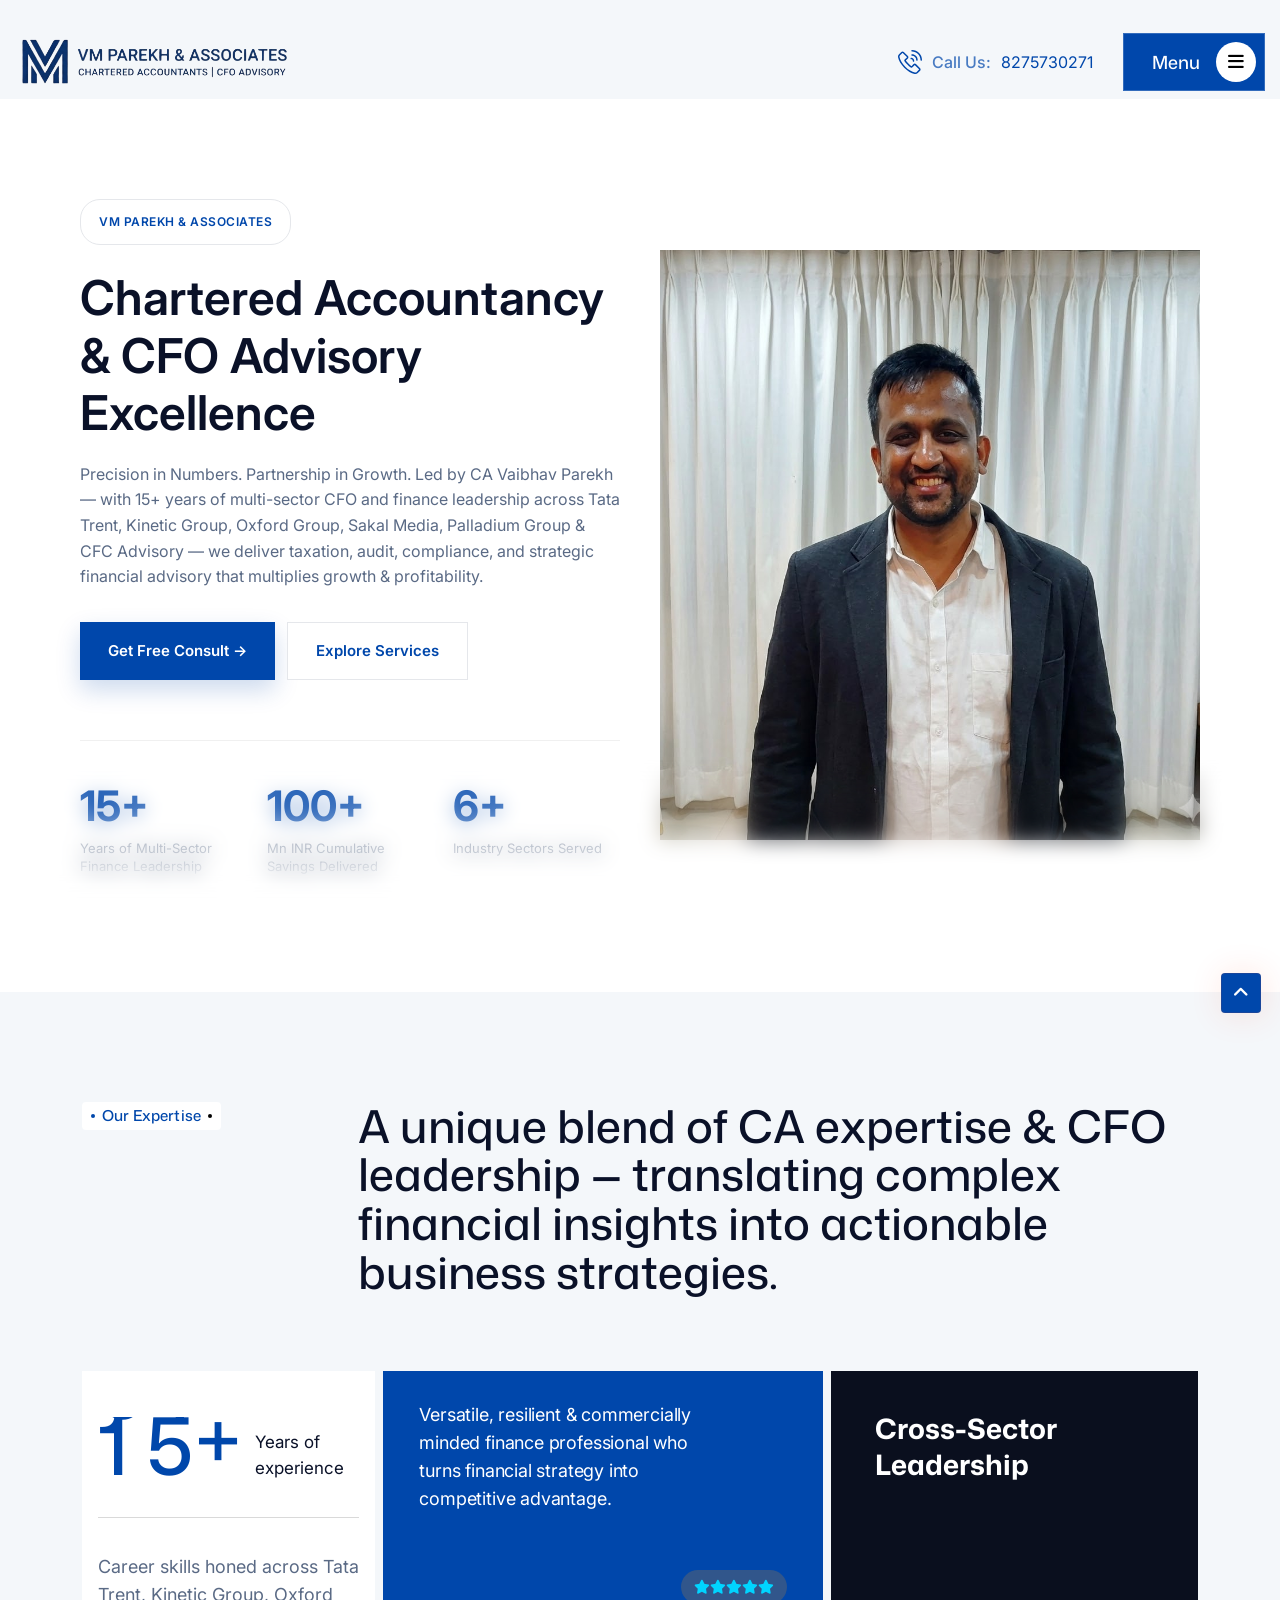
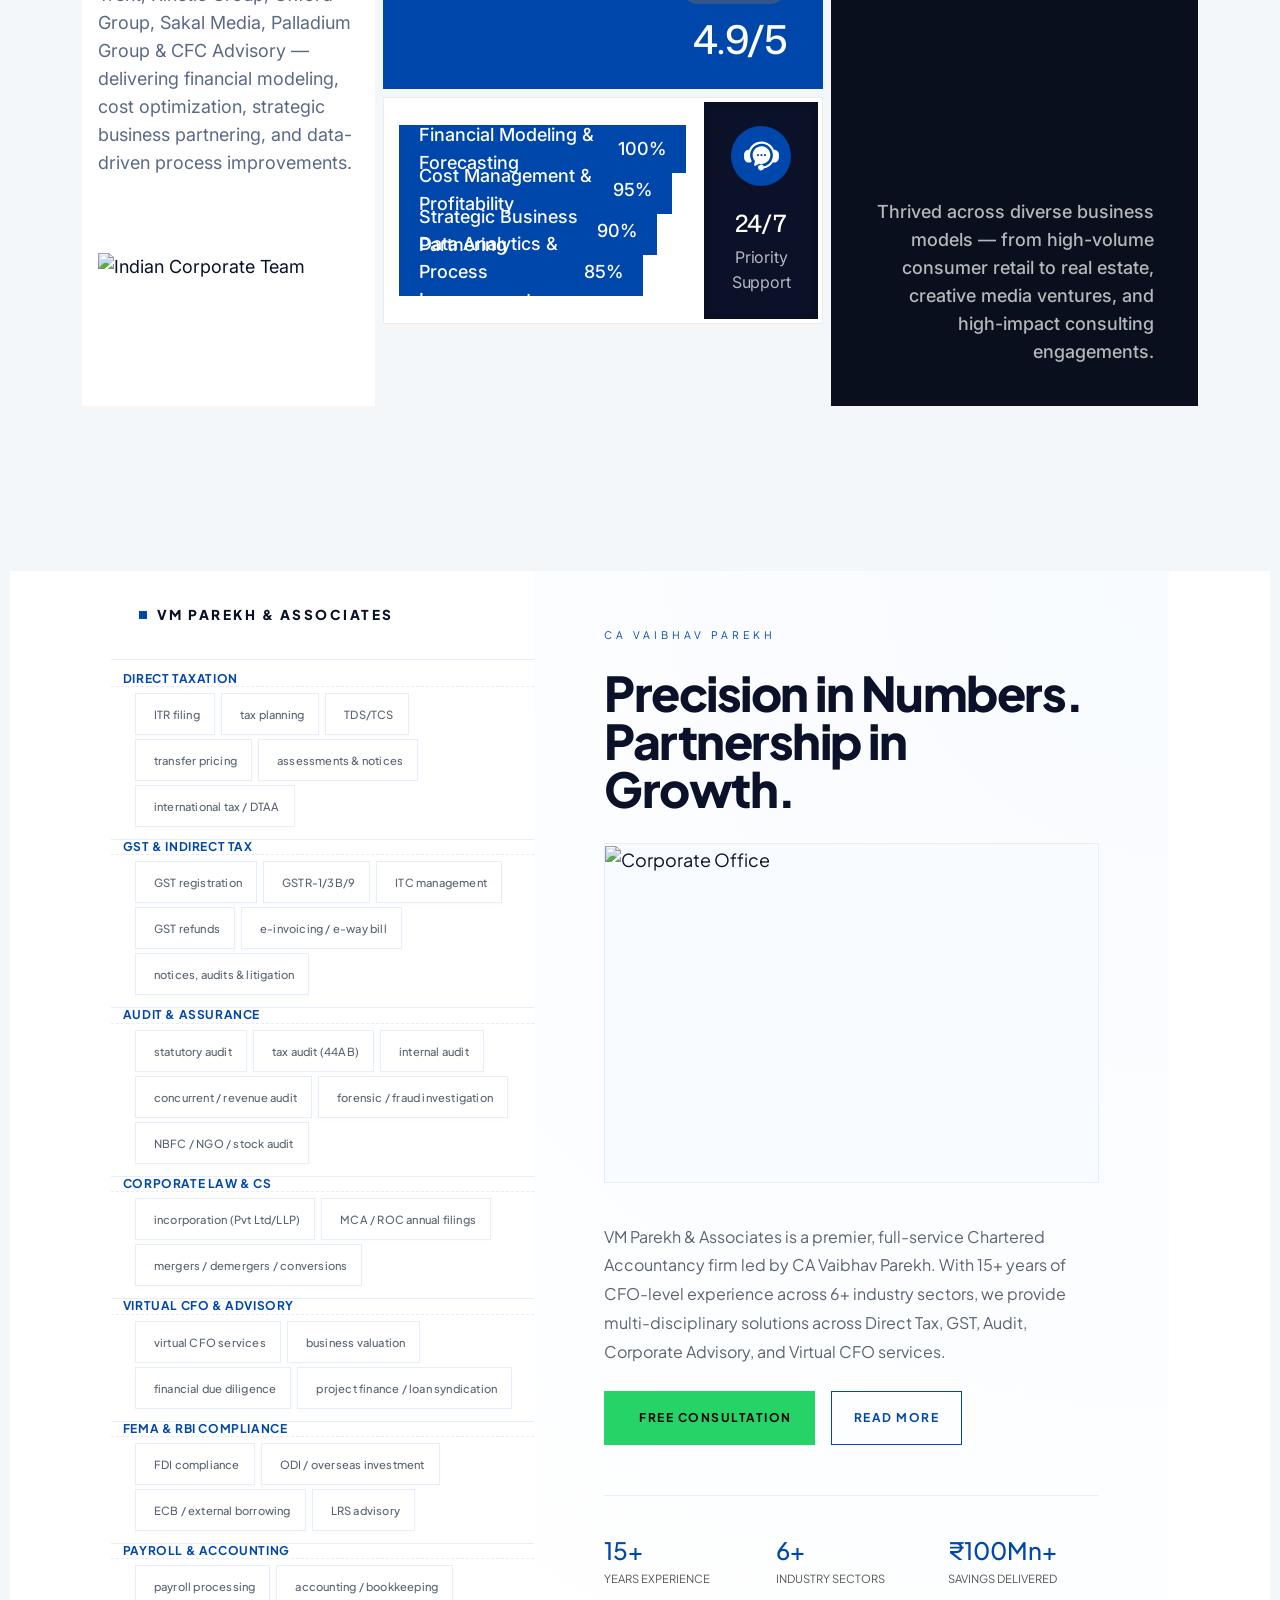
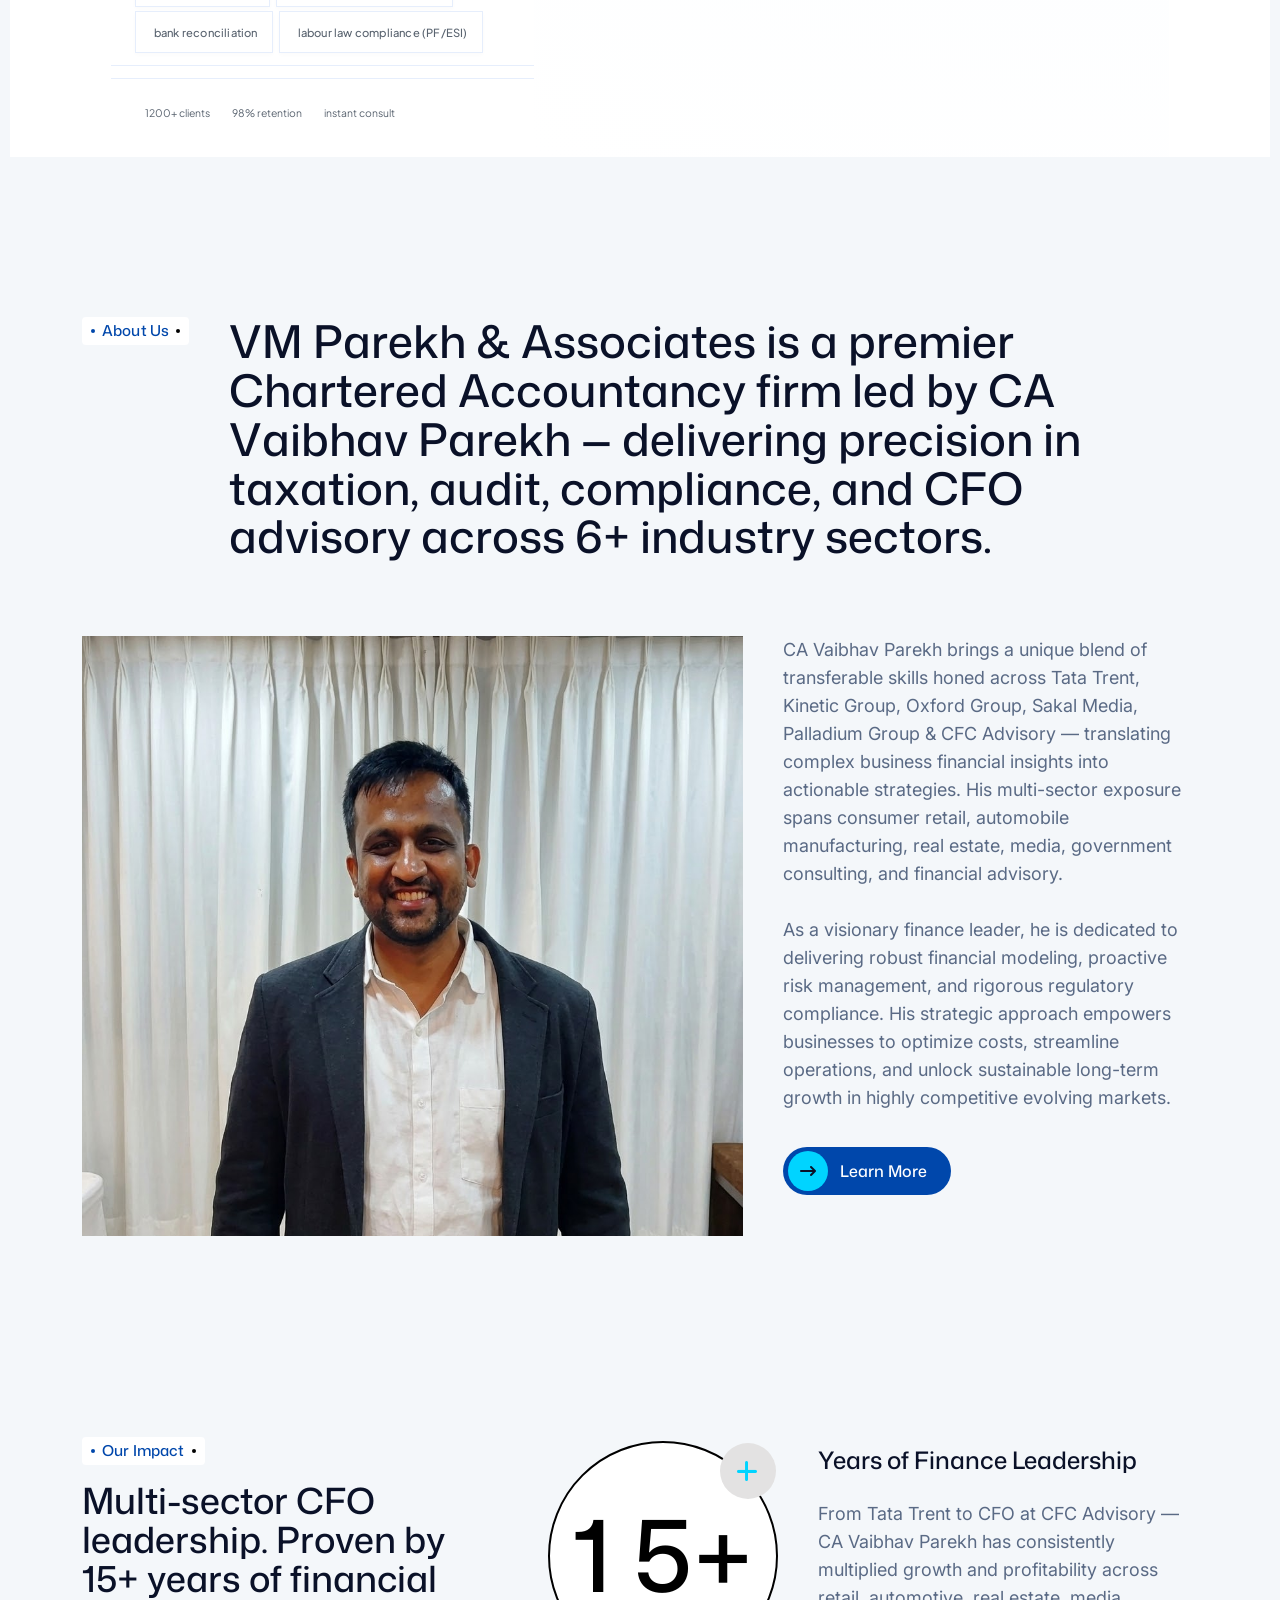
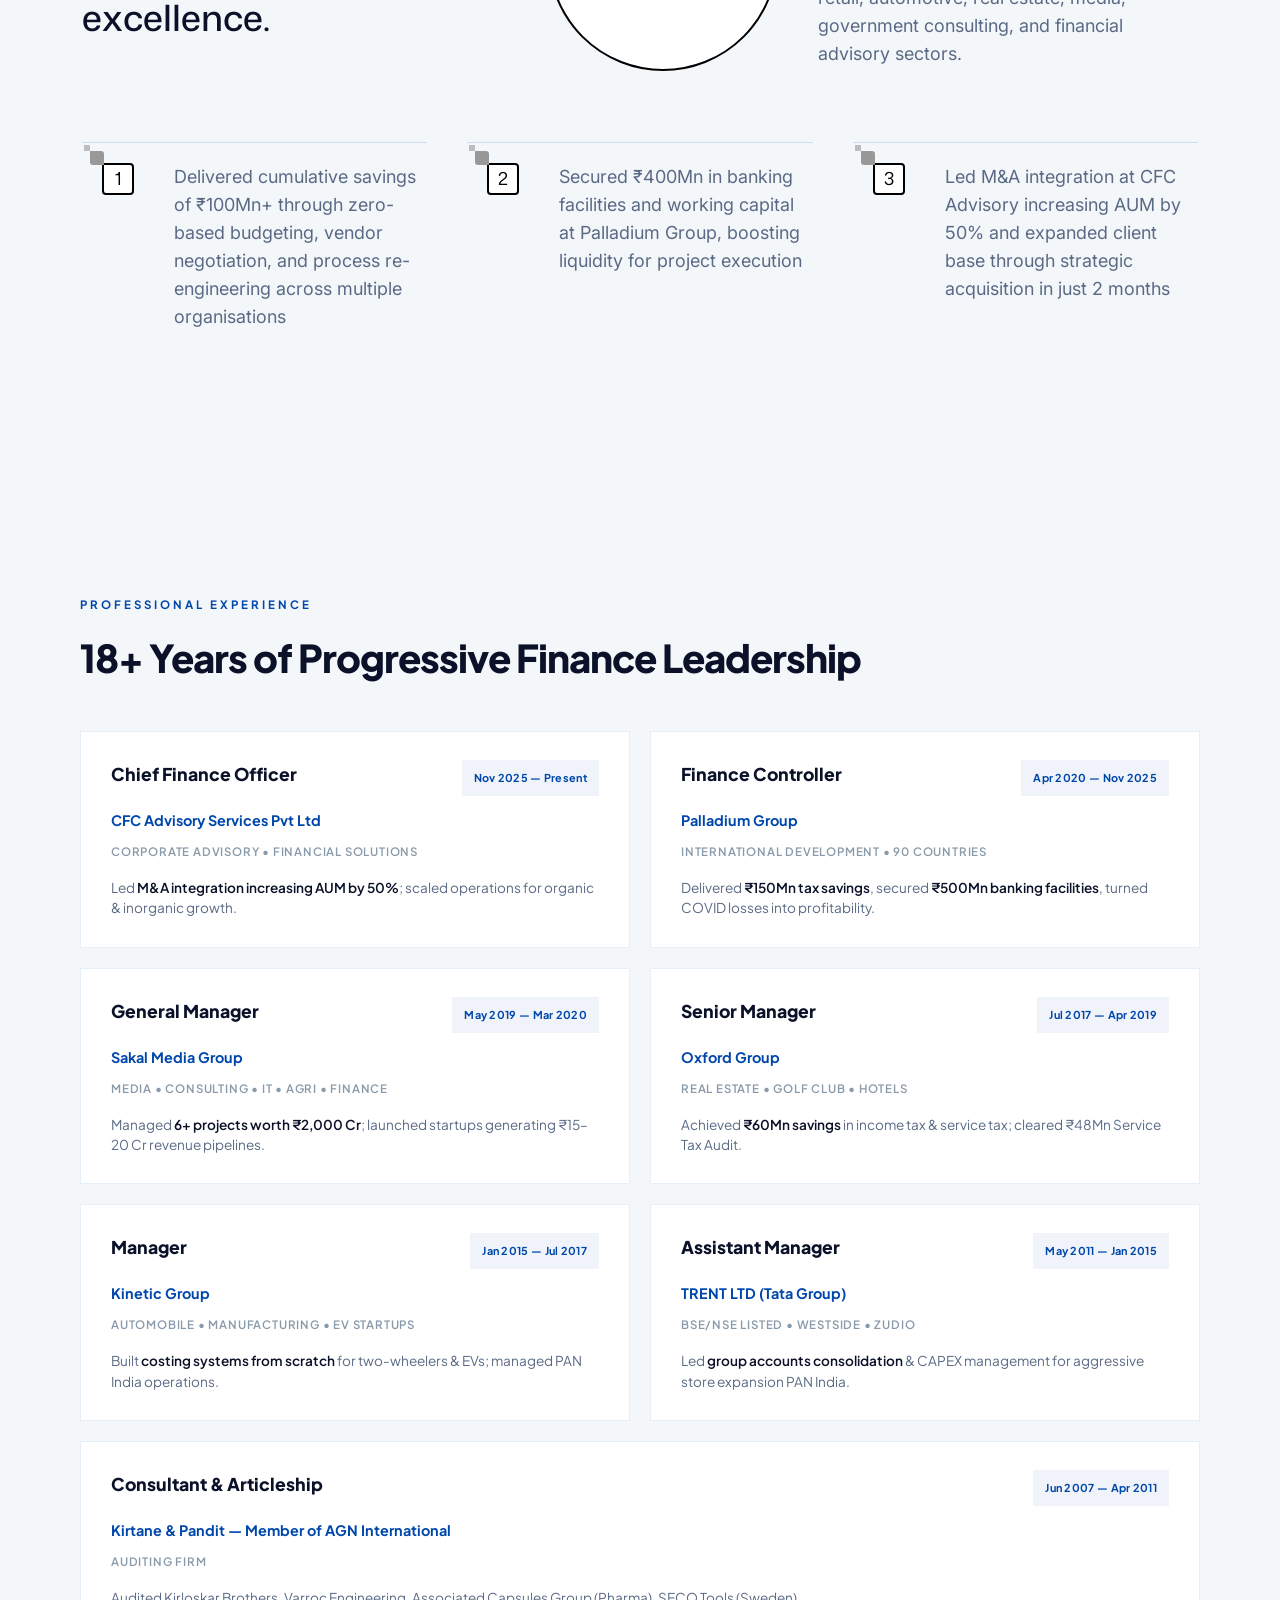
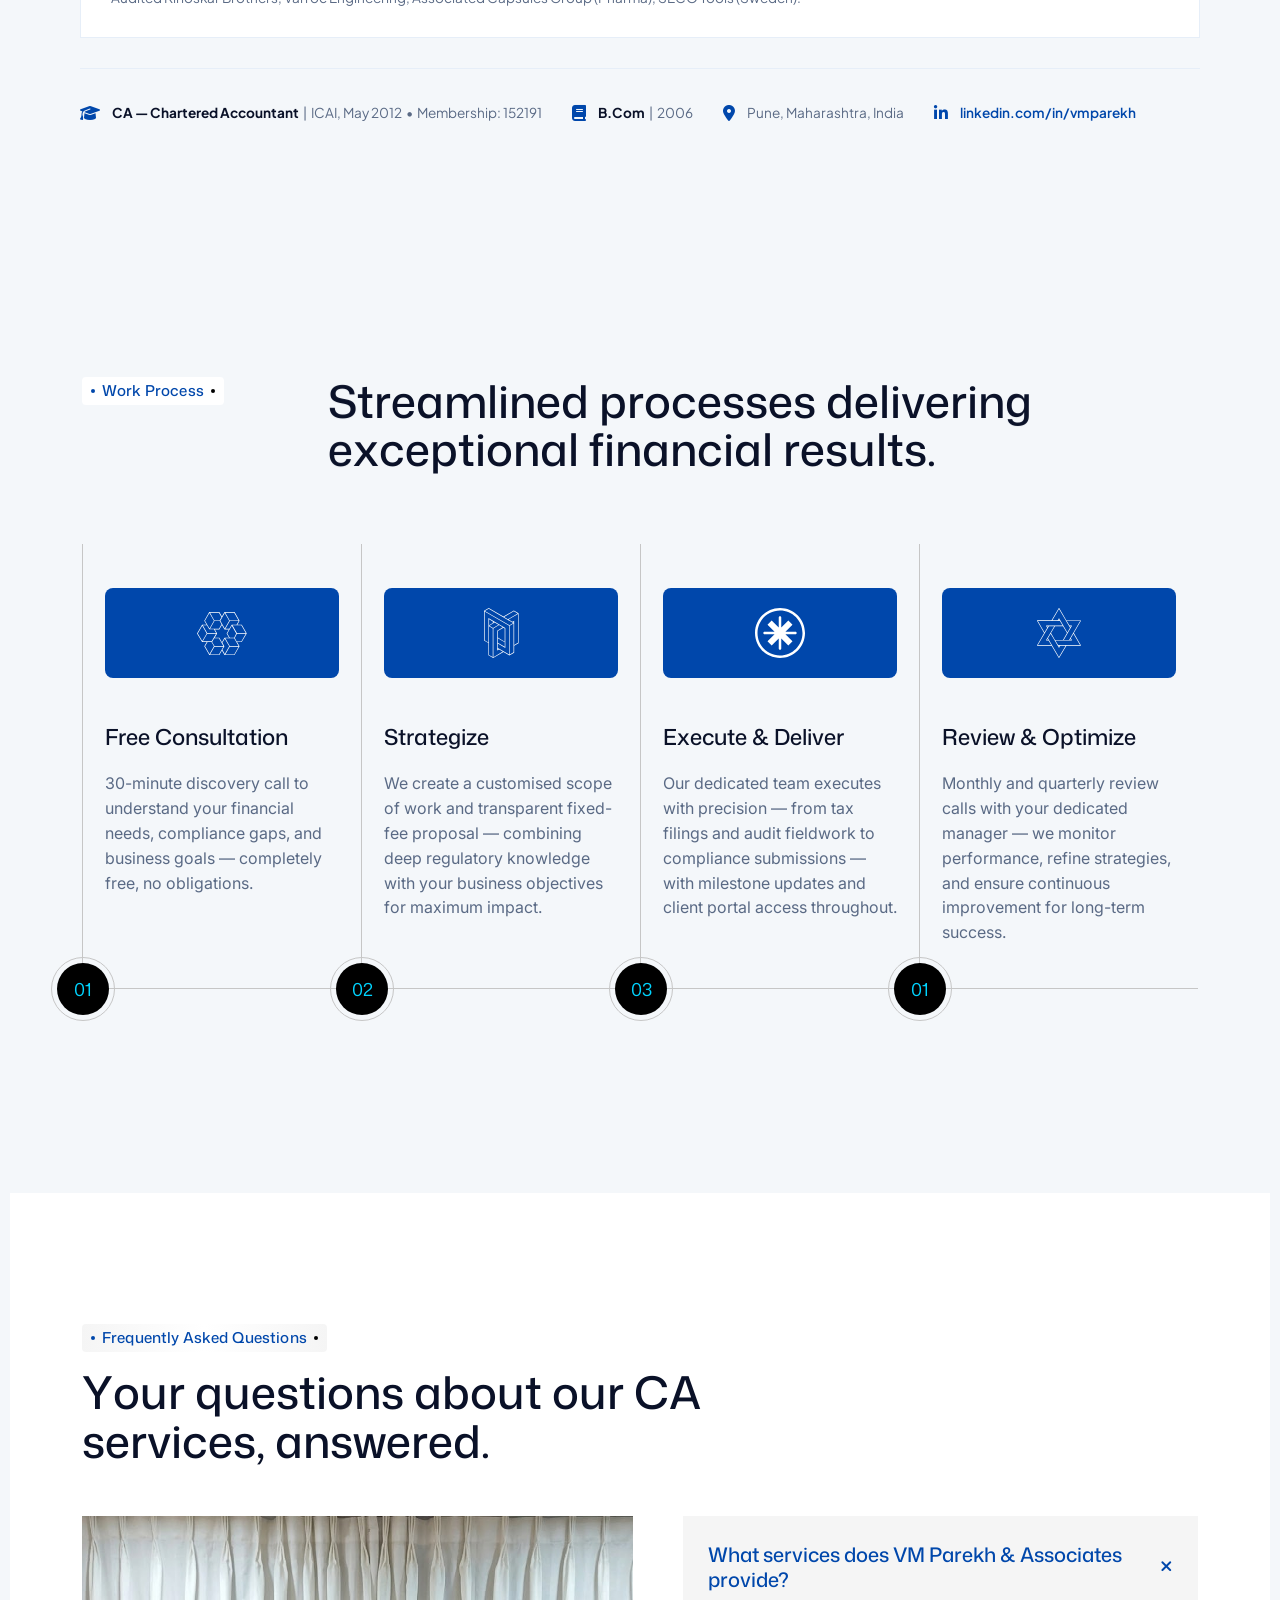
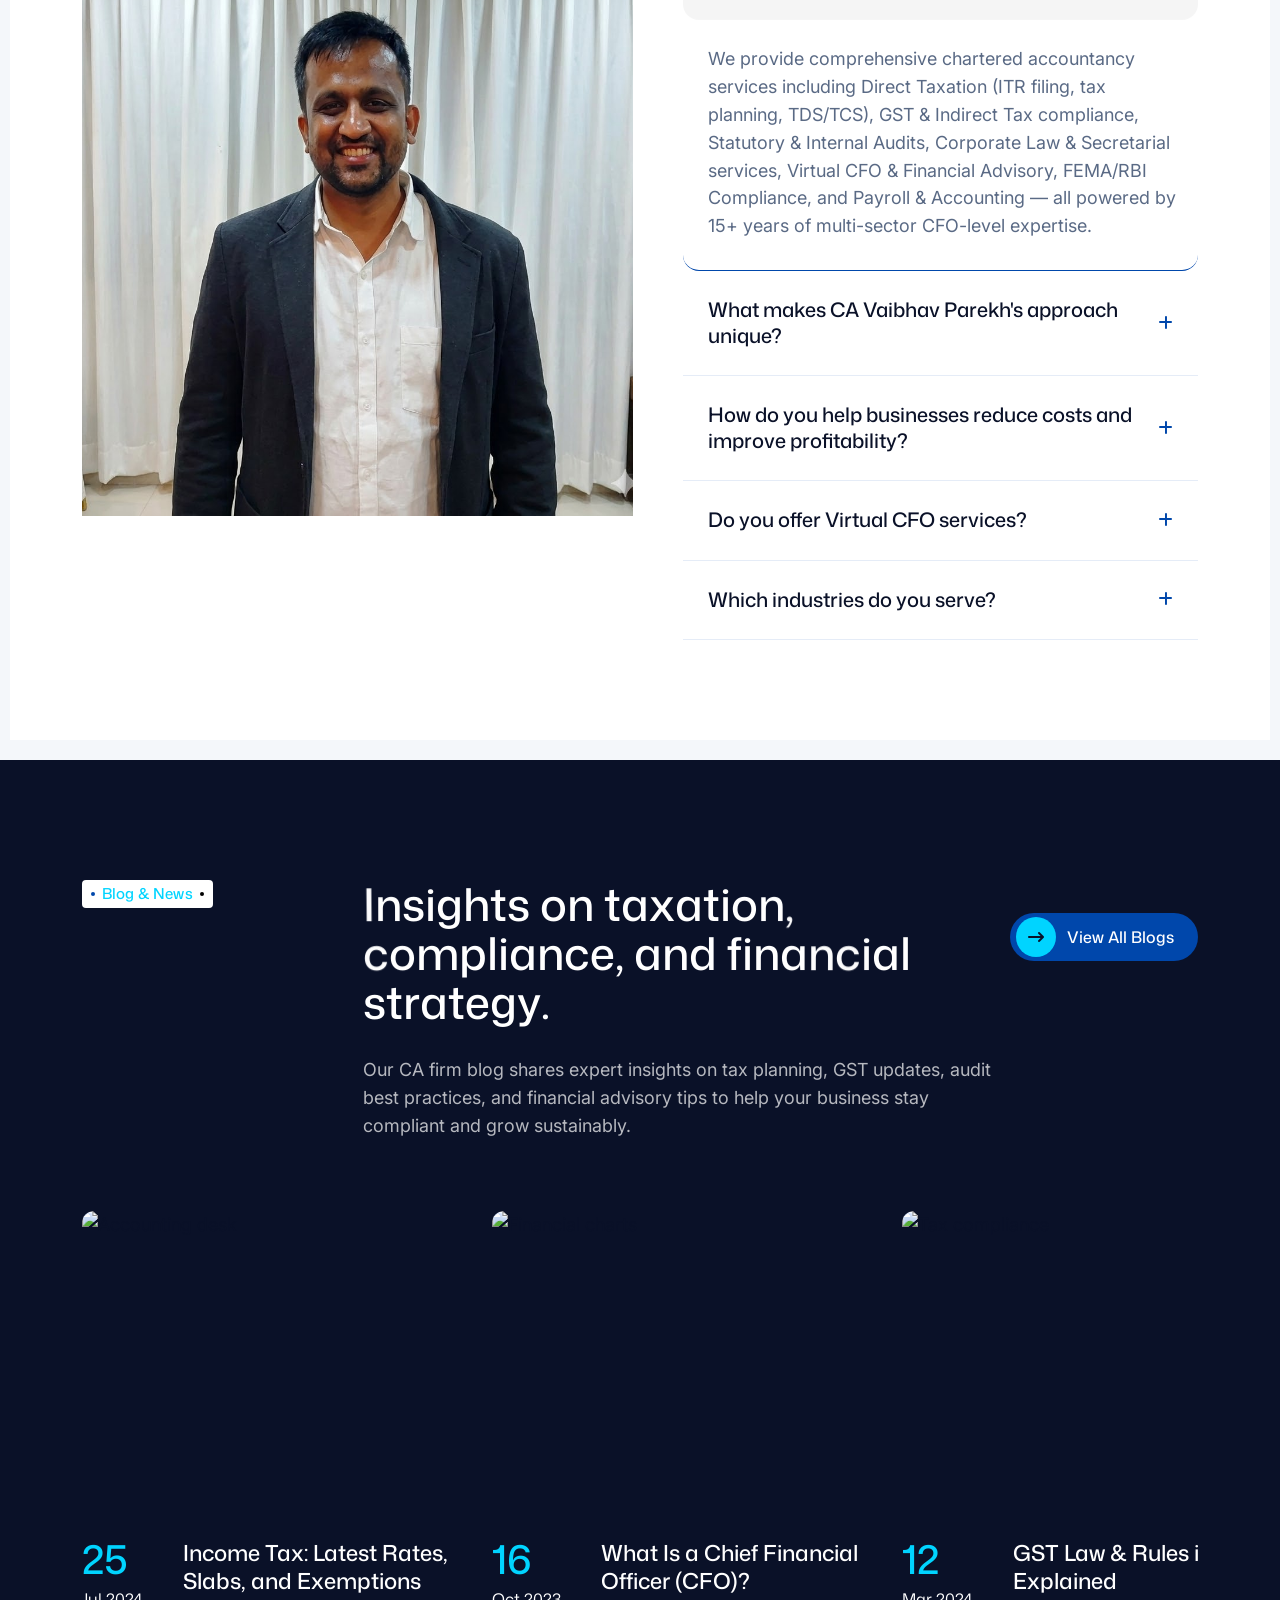
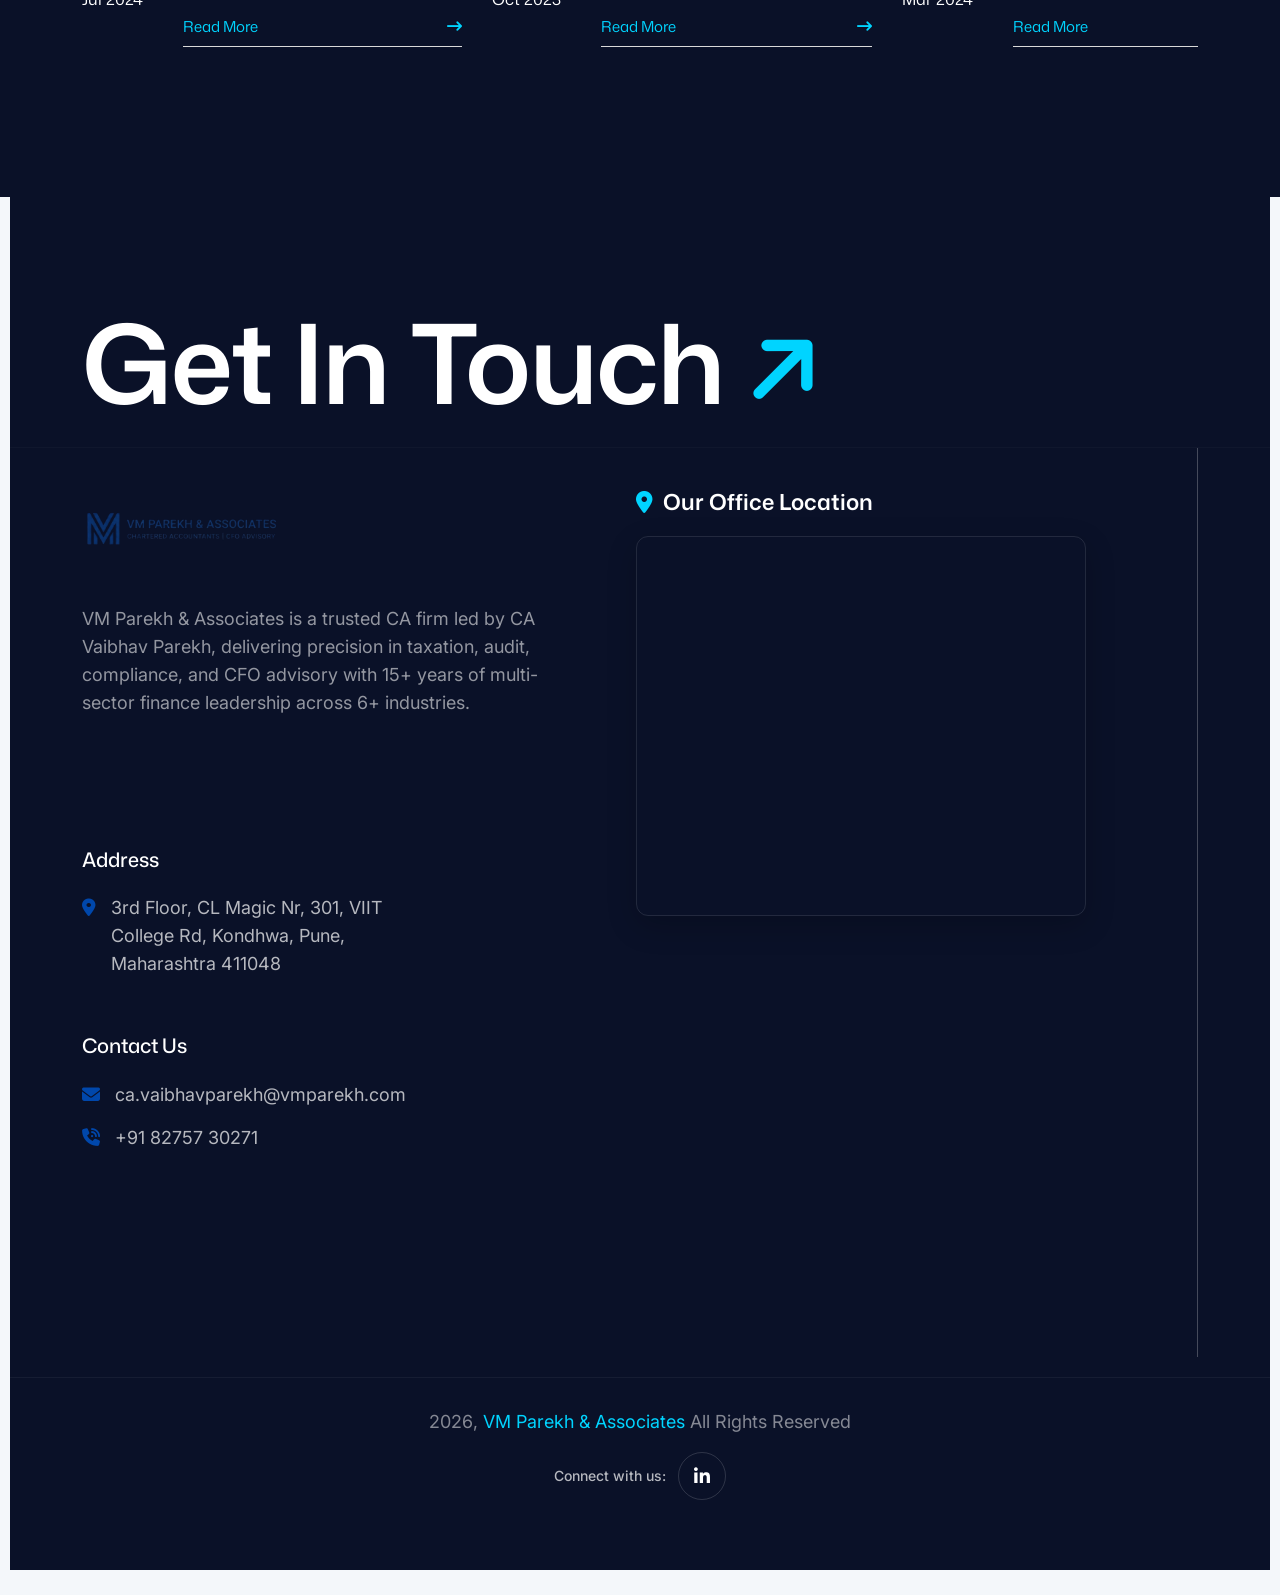
==== commit f24fe248: "whatsapp no. changed" ====
--- a/index.html
+++ b/index.html
@@ -1116,7 +1116,7 @@
                                                     d="M6.23926 17.7603C9.59293 21.114 13.382 23.367 16.6351 23.9417C16.853 23.9806 17.0739 24.0003 17.2952 24.0006C18.2316 24.0006 19.1005 23.6378 19.7911 22.9471L22.0979 20.6404C22.4152 20.3224 22.5933 19.8916 22.5933 19.4425C22.5933 18.9934 22.4152 18.5626 22.0979 18.2446L17.9537 14.1005C17.6358 13.7832 17.205 13.605 16.7558 13.605C16.3067 13.605 15.8759 13.7832 15.558 14.1005L13.4649 16.1935C11.4834 14.7578 9.24179 12.5161 7.80606 10.5347L9.89912 8.44162C10.2164 8.12371 10.3946 7.69291 10.3946 7.24376C10.3946 6.79461 10.2164 6.36381 9.89912 6.04589L5.75495 1.90172C5.43704 1.58446 5.00624 1.40628 4.55711 1.40628C4.10797 1.40628 3.67718 1.58446 3.35926 1.90172L1.05245 4.20848C0.201762 5.05912 -0.151441 6.18 0.0578559 7.36458C0.632403 10.6176 2.88559 14.4067 6.23926 17.7603ZM2.11309 5.26912L4.4199 2.9625C4.45651 2.92655 4.50577 2.90641 4.55708 2.90641C4.60839 2.90641 4.65765 2.92655 4.69426 2.9625L8.83843 7.10667C8.87416 7.14342 8.89414 7.19265 8.89414 7.2439C8.89414 7.29515 8.87416 7.34438 8.83843 7.38113L6.63531 9.58425C6.41465 9.80389 6.27923 10.0948 6.25322 10.4051C6.22721 10.7153 6.31231 11.0247 6.49332 11.278C8.06584 13.4891 10.5105 15.9338 12.7216 17.5062C12.9749 17.6873 13.2843 17.7724 13.5946 17.7465C13.9048 17.7205 14.1958 17.585 14.4154 17.3643L16.6186 15.1612C16.6552 15.1252 16.7045 15.1051 16.7558 15.1051C16.8071 15.1051 16.8564 15.1252 16.8931 15.1612L21.0372 19.3054C21.0732 19.3421 21.0933 19.3913 21.0933 19.4426C21.0933 19.4939 21.0732 19.5432 21.0372 19.5798L18.7304 21.8866C18.2288 22.3882 17.5942 22.588 16.8959 22.4647C13.9824 21.9499 10.395 19.7948 7.2999 16.6997C4.20479 13.6046 2.04972 10.0172 1.53498 7.10363C1.41156 6.40514 1.61148 5.77073 2.11309 5.26912ZM23.9996 9.93844C23.9996 10.1374 23.9206 10.3281 23.7799 10.4688C23.6393 10.6094 23.4485 10.6884 23.2496 10.6884C23.0507 10.6884 22.8599 10.6094 22.7193 10.4688C22.5786 10.3281 22.4996 10.1374 22.4996 9.93844C22.4996 5.28544 18.7141 1.5 14.0612 1.5C13.8622 1.5 13.6715 1.42098 13.5308 1.28033C13.3902 1.13968 13.3112 0.948912 13.3112 0.75C13.3112 0.551088 13.3902 0.360322 13.5308 0.21967C13.6715 0.0790176 13.8622 0 14.0612 0C19.5413 0 23.9996 4.45838 23.9996 9.93844ZM14.0612 5.80205C13.8622 5.80205 13.6715 5.72303 13.5308 5.58238C13.3902 5.44172 13.3112 5.25096 13.3112 5.05205C13.3112 4.85313 13.3902 4.66237 13.5308 4.52172C13.6715 4.38106 13.8622 4.30205 14.0612 4.30205C15.5555 4.30373 16.9882 4.89811 18.0448 5.95477C19.1015 7.01143 19.6959 8.44409 19.6975 9.93844C19.6975 10.1374 19.6185 10.3281 19.4779 10.4688C19.3372 10.6094 19.1465 10.6884 18.9475 10.6884C18.7486 10.6884 18.5579 10.6094 18.4172 10.4688C18.2766 10.3281 18.1975 10.1374 18.1975 9.93844C18.1963 8.84178 17.7601 7.79038 16.9847 7.01492C16.2092 6.23947 15.1578 5.80328 14.0612 5.80205ZM12.4754 8.59509C12.4754 8.39618 12.5544 8.20542 12.695 8.06476C12.8357 7.92411 13.0265 7.84509 13.2254 7.84509C14.0309 7.846 14.8033 8.16642 15.3729 8.73605C15.9425 9.30568 16.263 10.078 16.2639 10.8836C16.2639 11.0825 16.1848 11.2733 16.0442 11.4139C15.9035 11.5546 15.7128 11.6336 15.5139 11.6336C15.3149 11.6336 15.1242 11.5546 14.9835 11.4139C14.8429 11.2733 14.7639 11.0825 14.7639 10.8836C14.7634 10.4757 14.6012 10.0846 14.3127 9.79621C14.0243 9.50779 13.6333 9.34555 13.2254 9.34509C13.0265 9.34509 12.8357 9.26608 12.695 9.12542C12.5544 8.98477 12.4754 8.79401 12.4754 8.59509Z"
                                                     fill="#0047AB"></path>
                                             </svg> <span style="color: #0047AB;">Call Us:</span>
-                                            +91 82757 30271
+                                            8275730271
                                         </a>
 
                                         <button type="button" class="sr-offcanvas-btn-2 offcanvas_toggle ">
@@ -2323,7 +2323,7 @@
                                         Corporate Advisory, and Virtual CFO services.
                                     </p>
                                     <div class="services-btn-group">
-                                        <a href="https://wa.me/919812345678"
+                                        <a href="https://wa.me/+918275730271"
                                             class="services-contact-btn services-wa-btn">
                                             <i class="ph-fill ph-whatsapp-logo"></i> Free Consultation
                                         </a>
@@ -2403,7 +2403,7 @@
 										</div>
 										<p class="services-service-desc">${data.desc}</p>
 										<div class="services-btn-group">
-											<a href="https://wa.me/919812345678" class="services-contact-btn services-wa-btn">
+											<a href="https://wa.me/+918275730271" class="services-contact-btn services-wa-btn">
 												<i class="ph-fill ph-whatsapp-logo"></i> Request Free Consultation
 											</a>
 											<a href="#" class="services-readmore-btn">Read More</a>
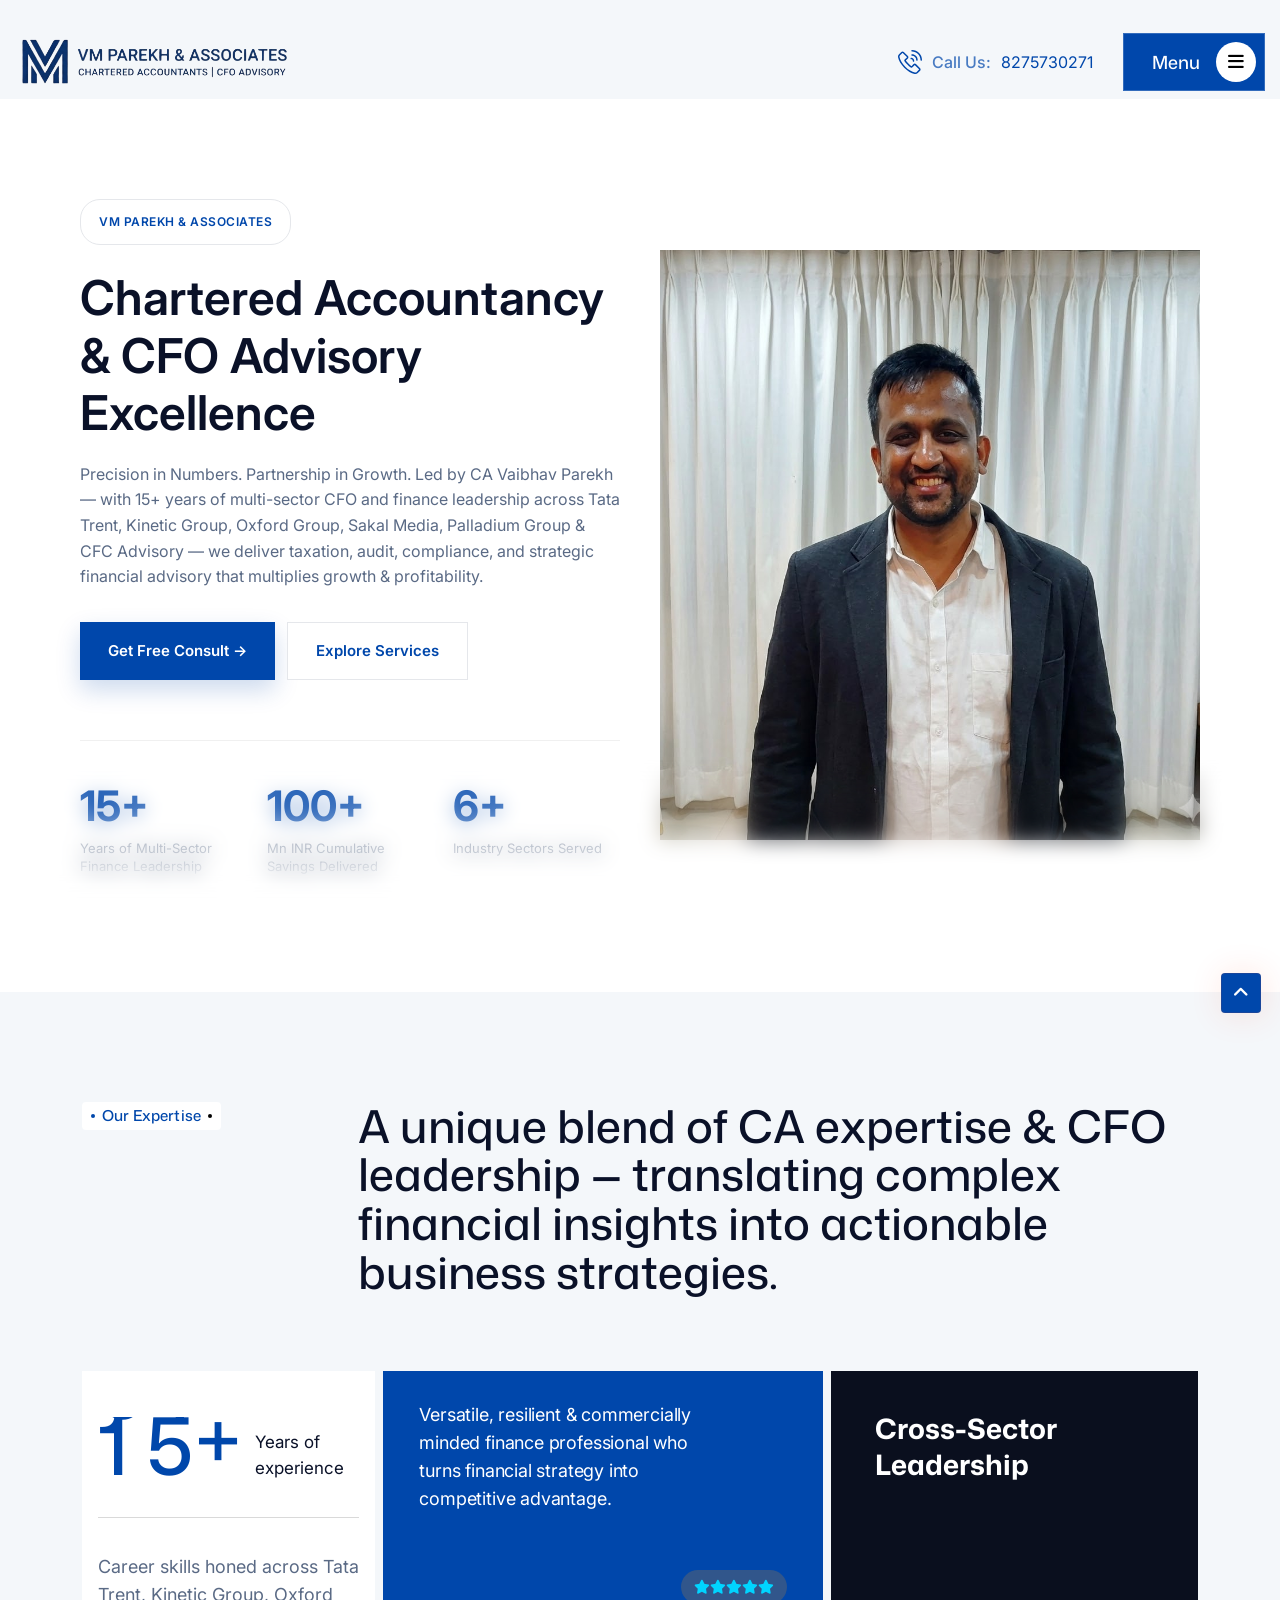
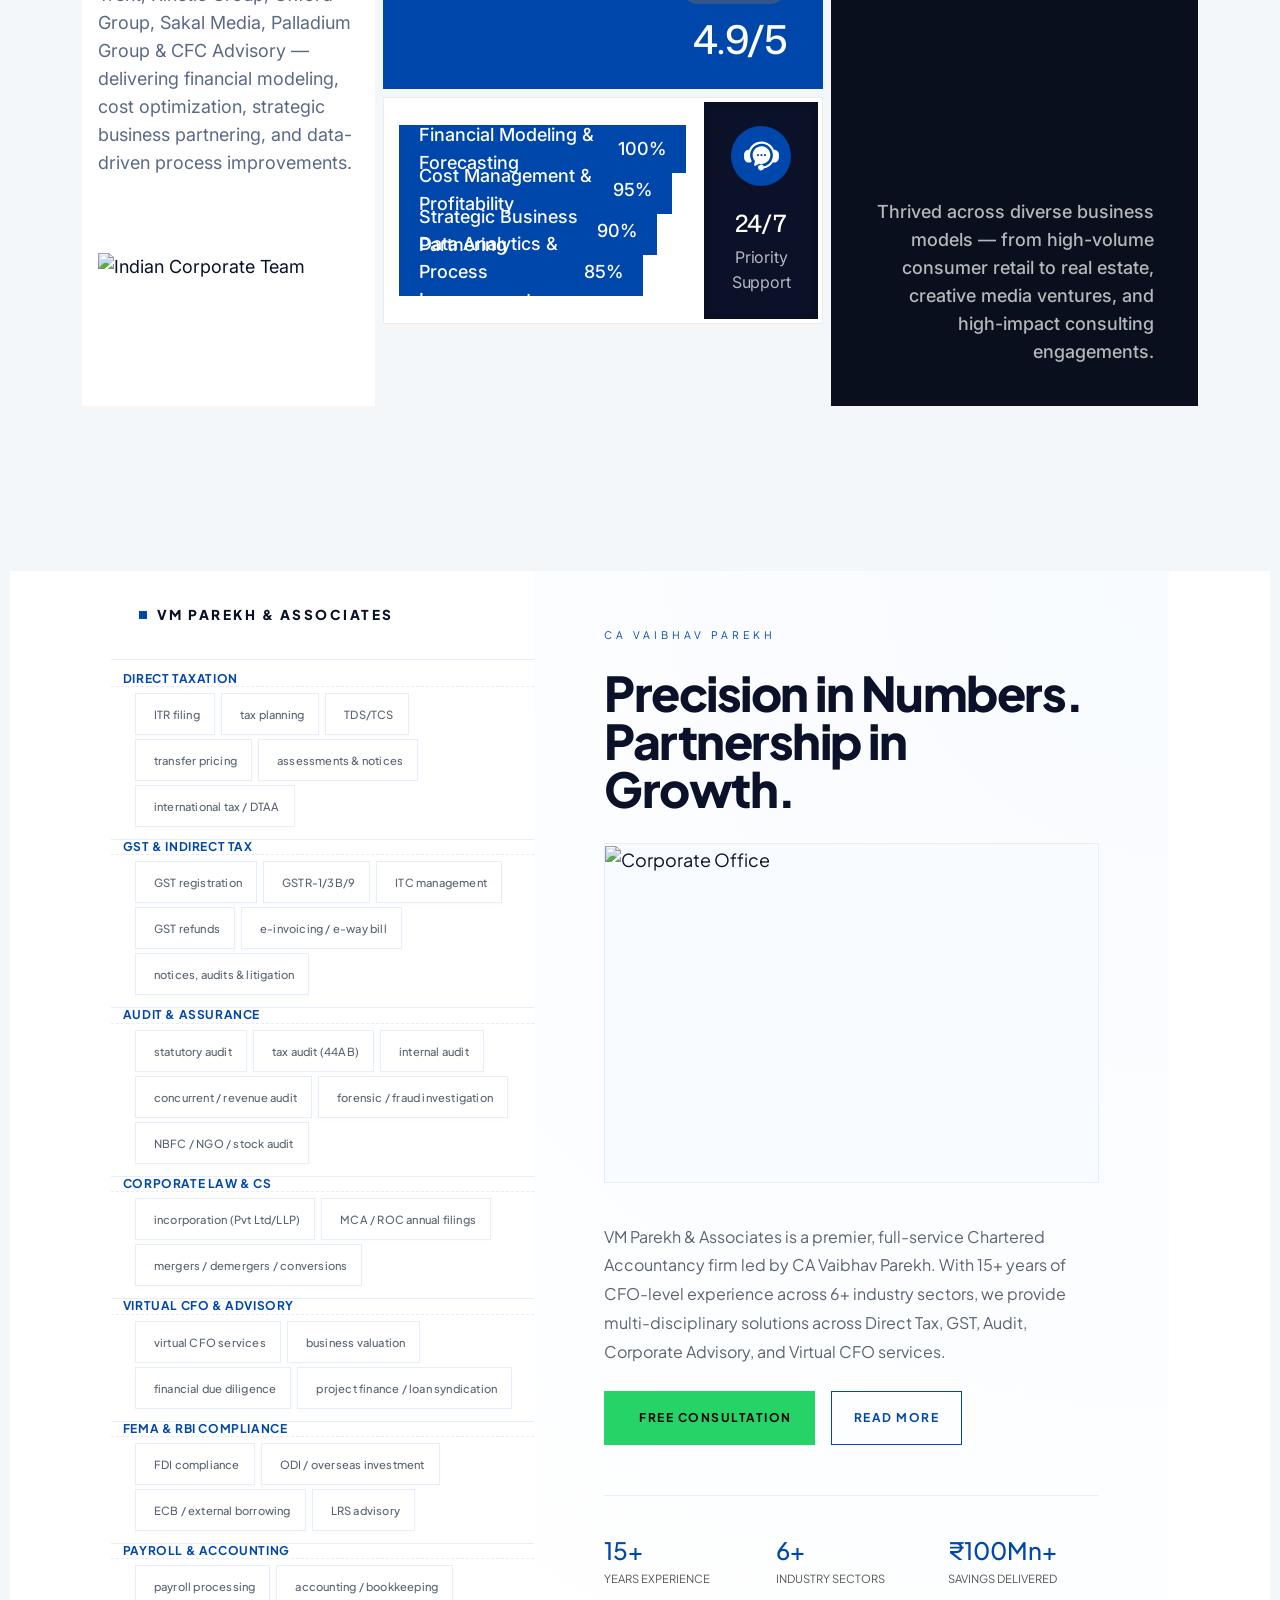
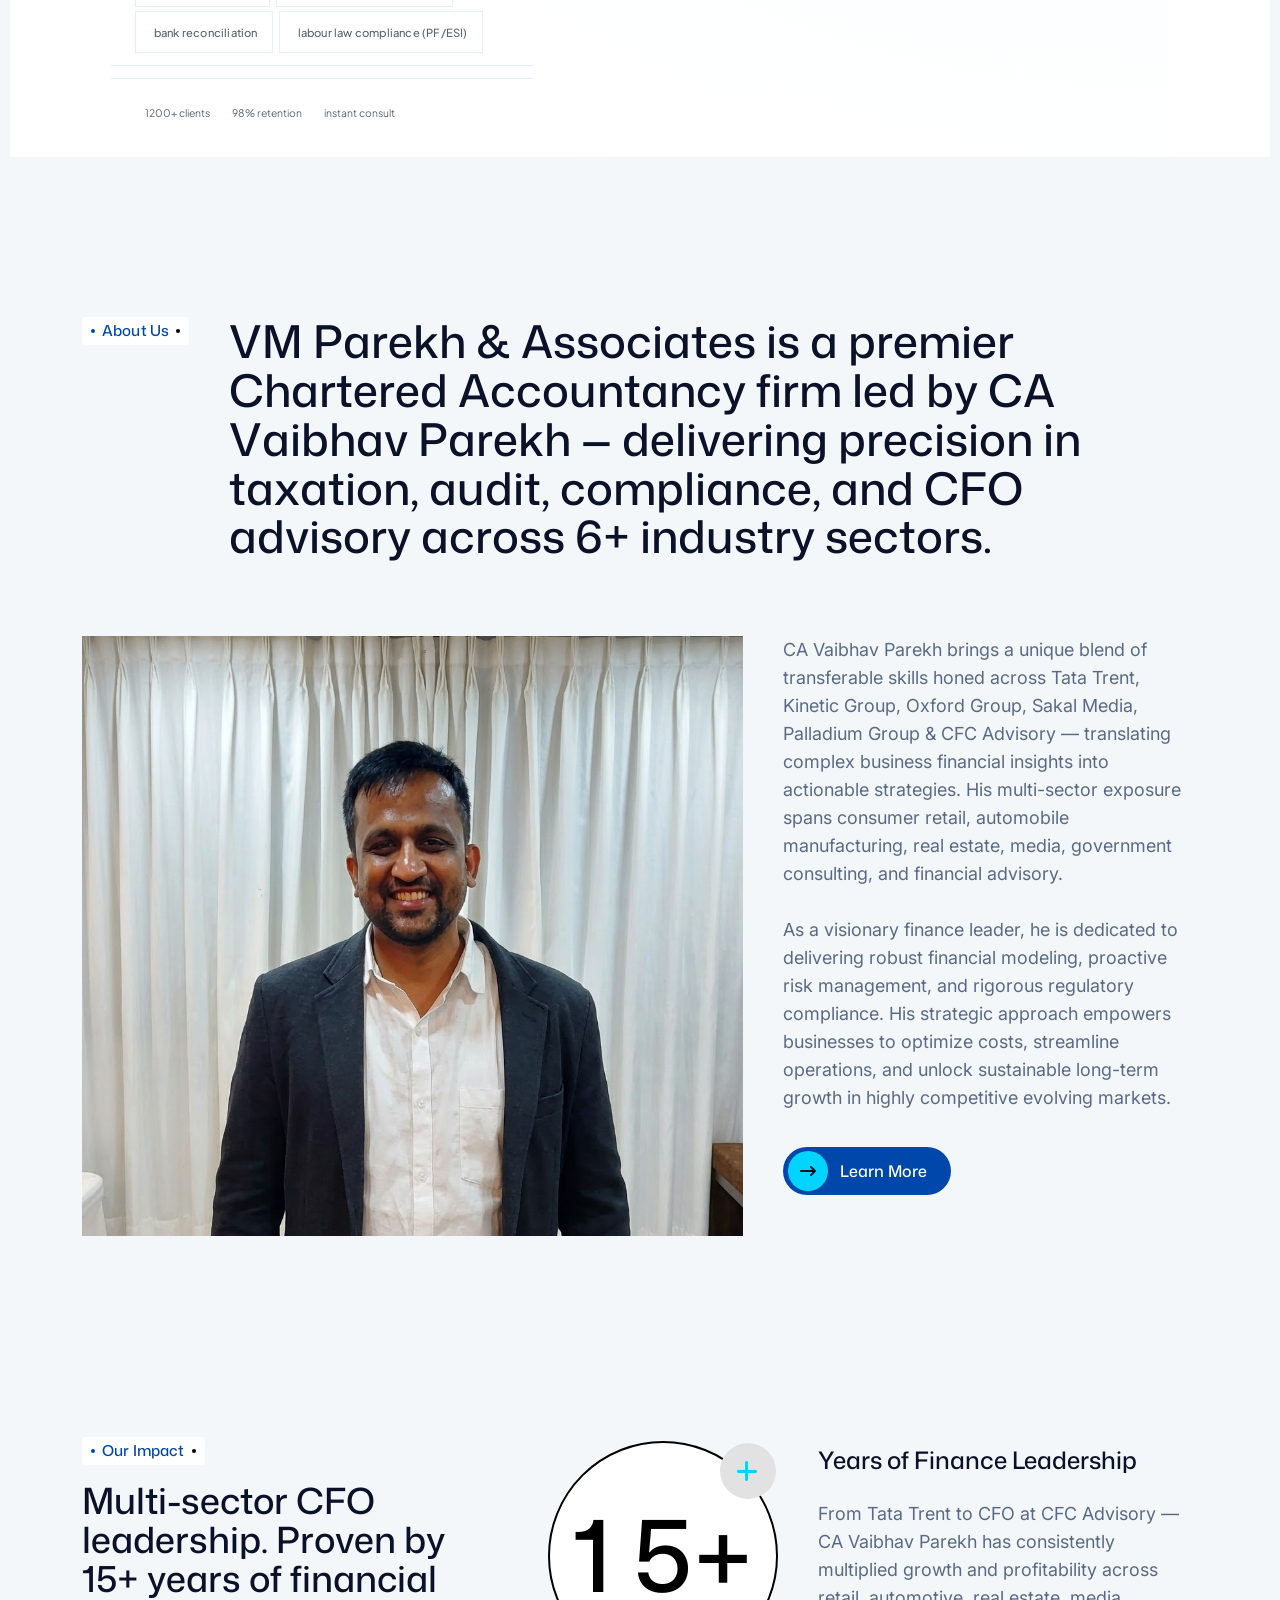
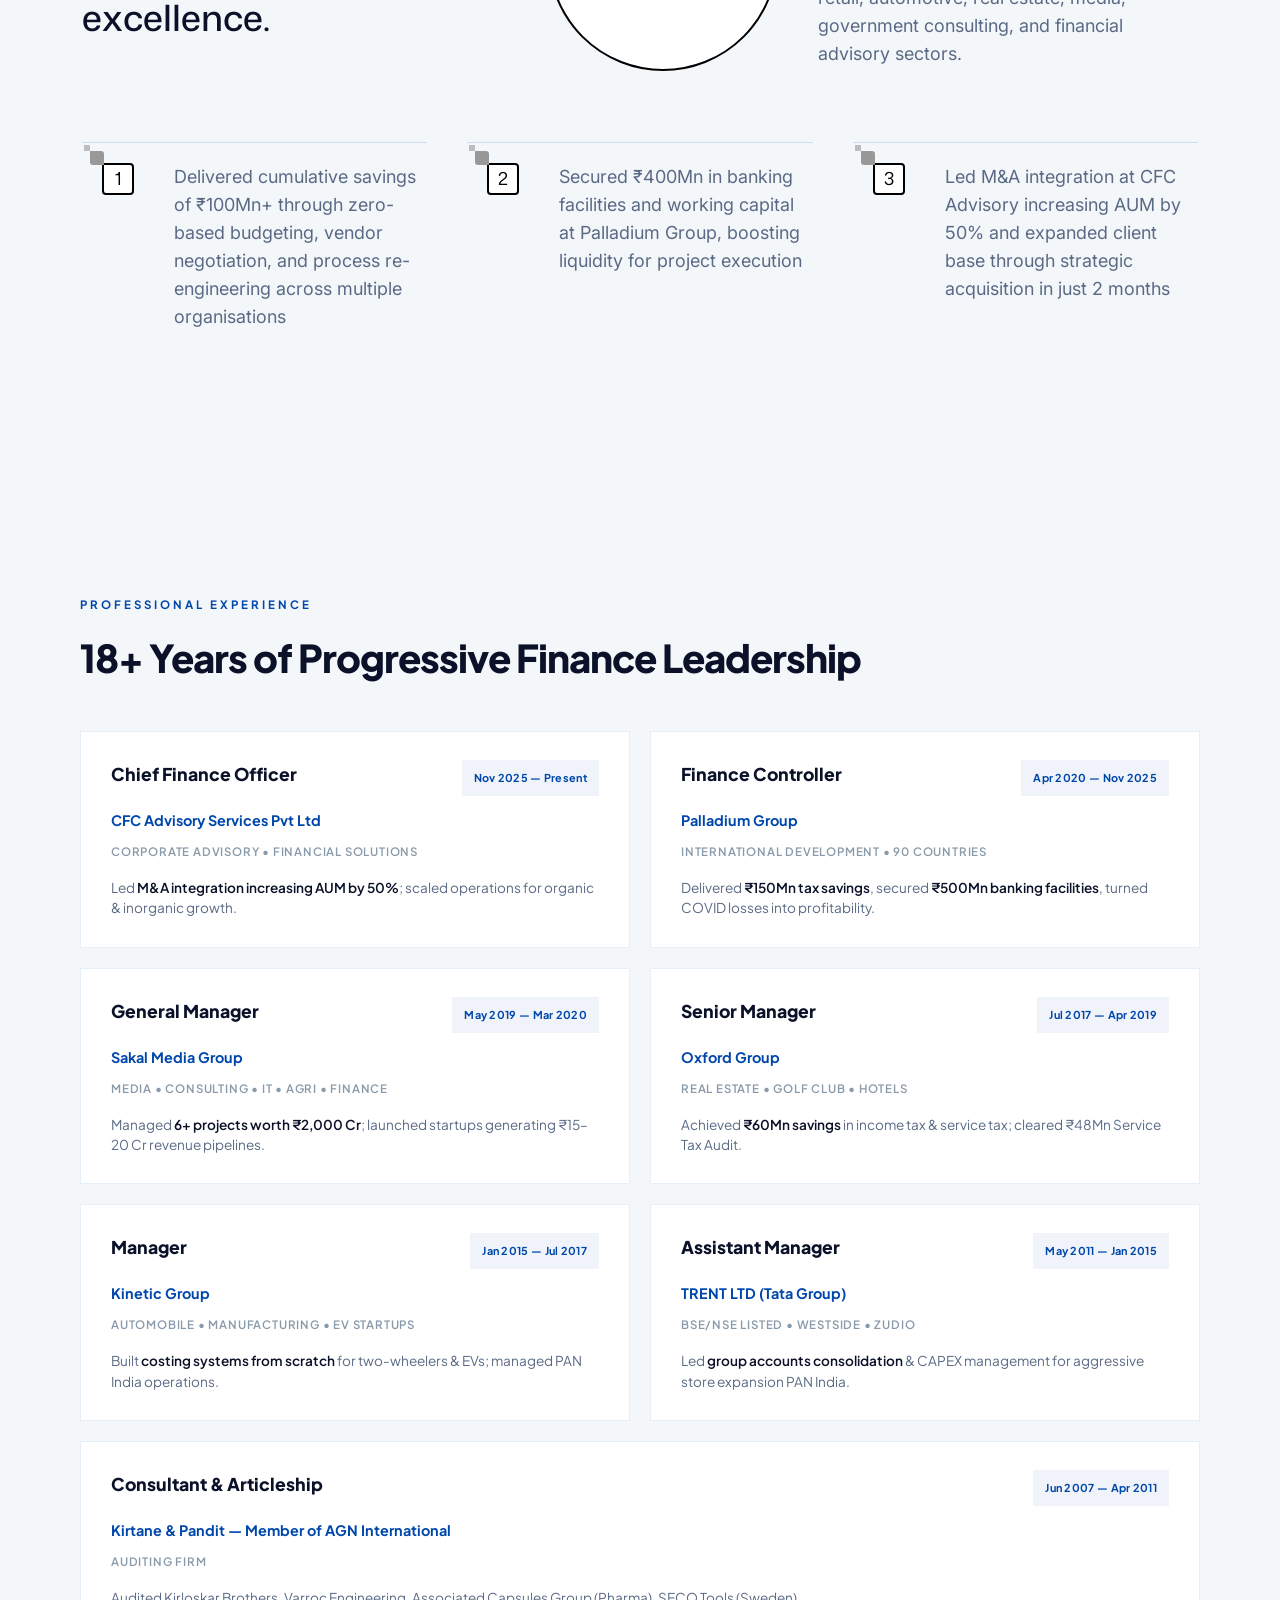
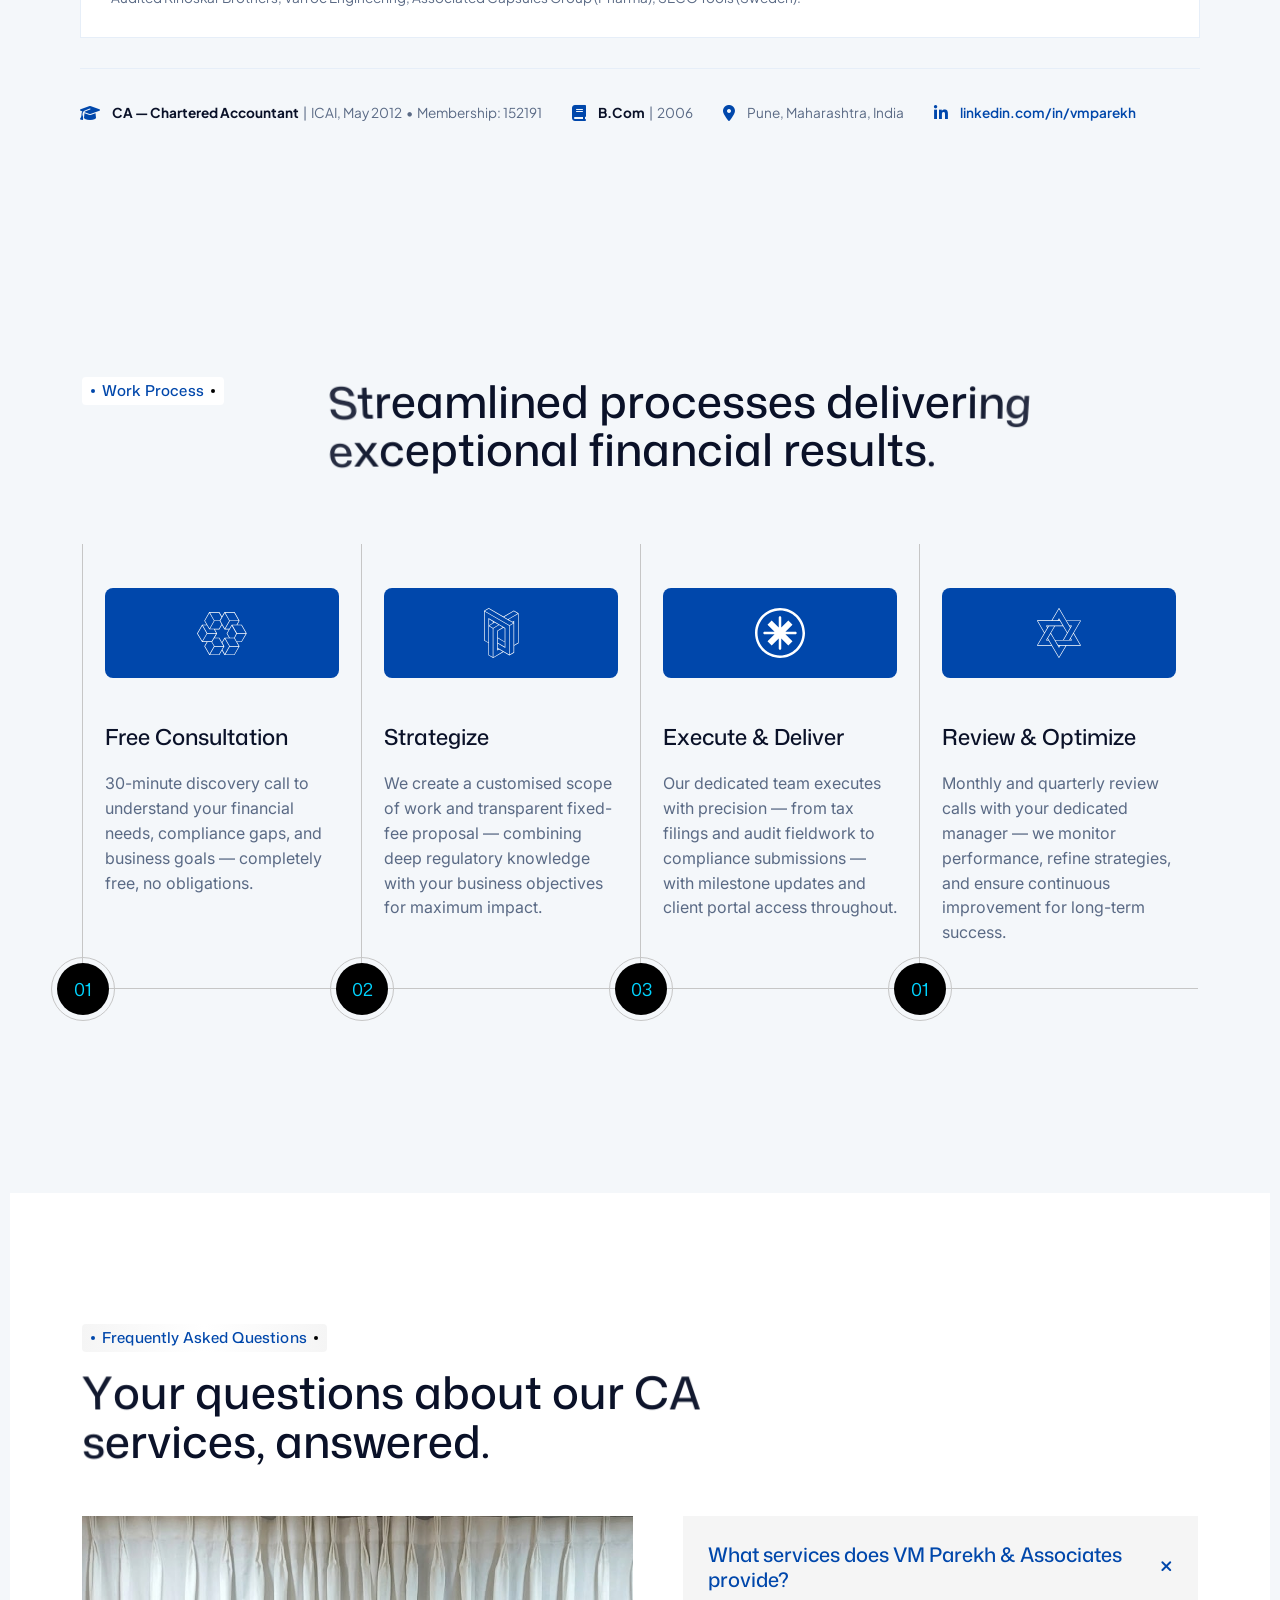
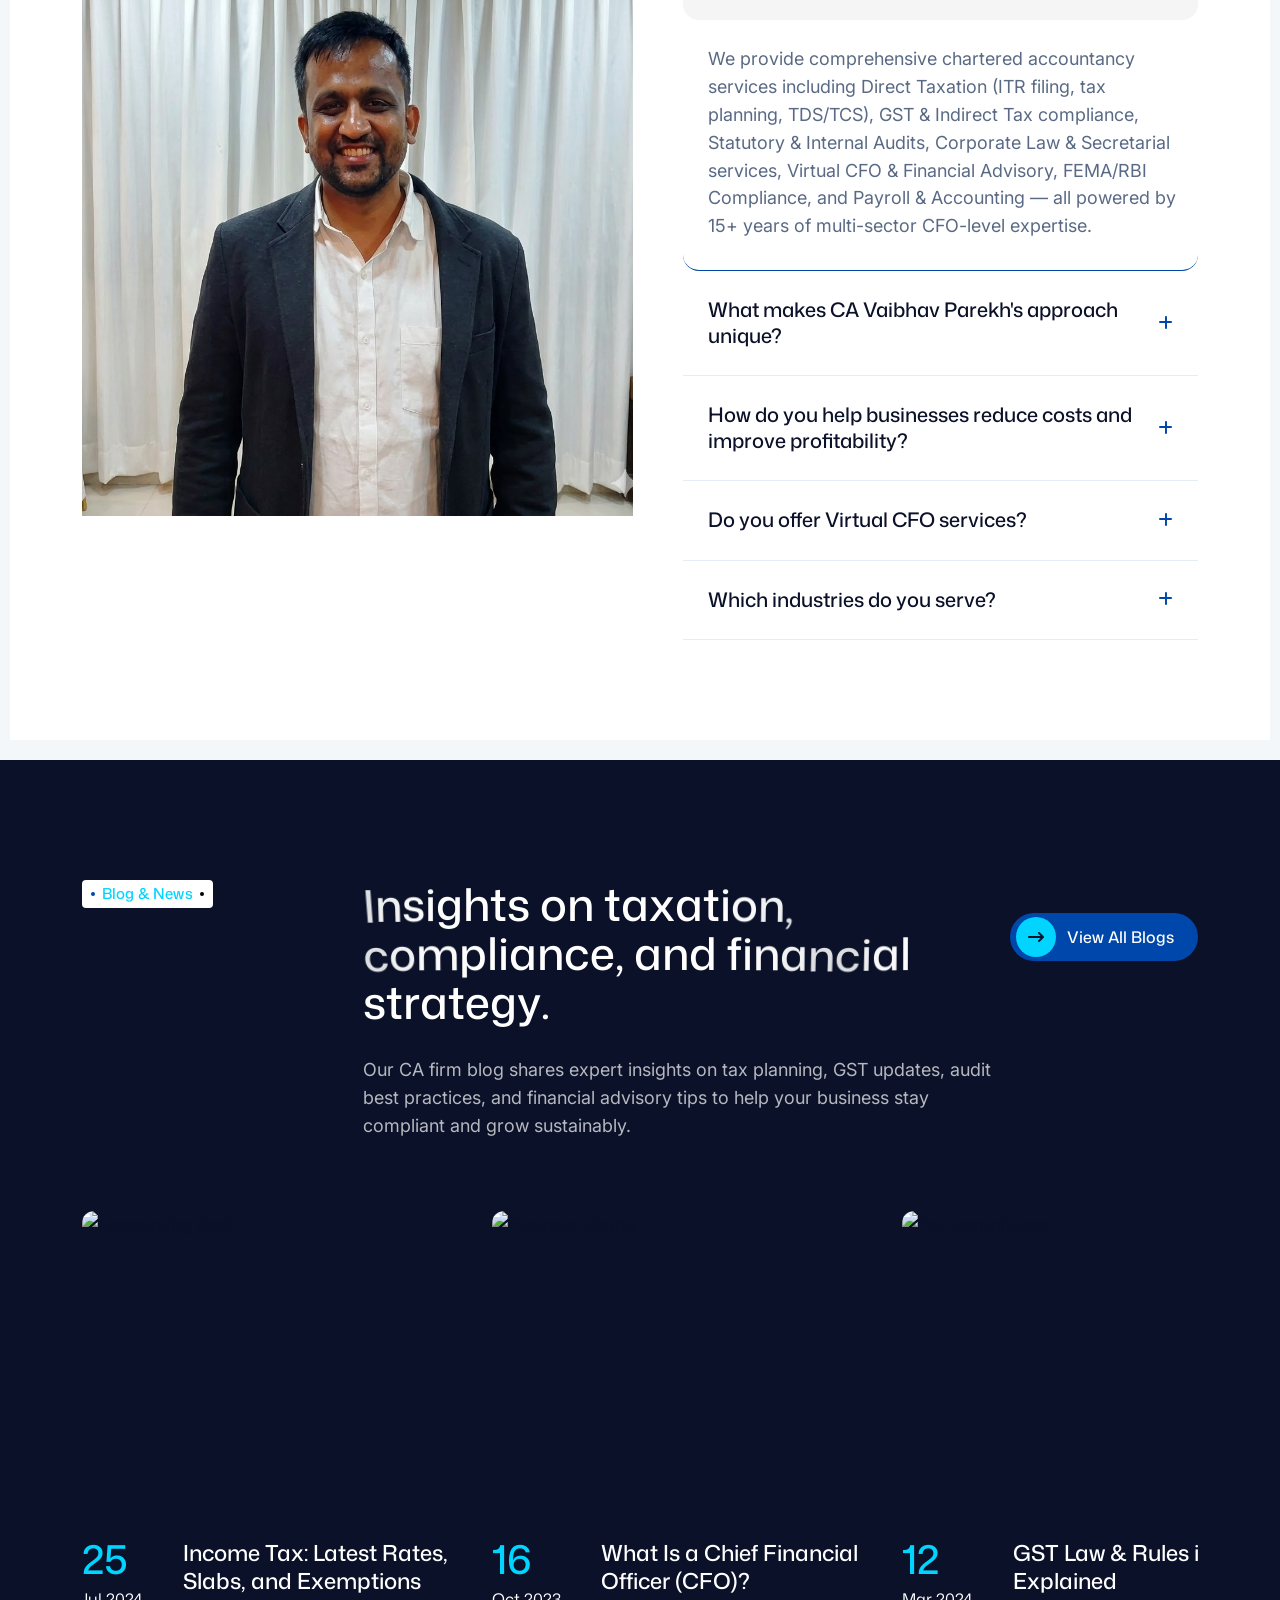
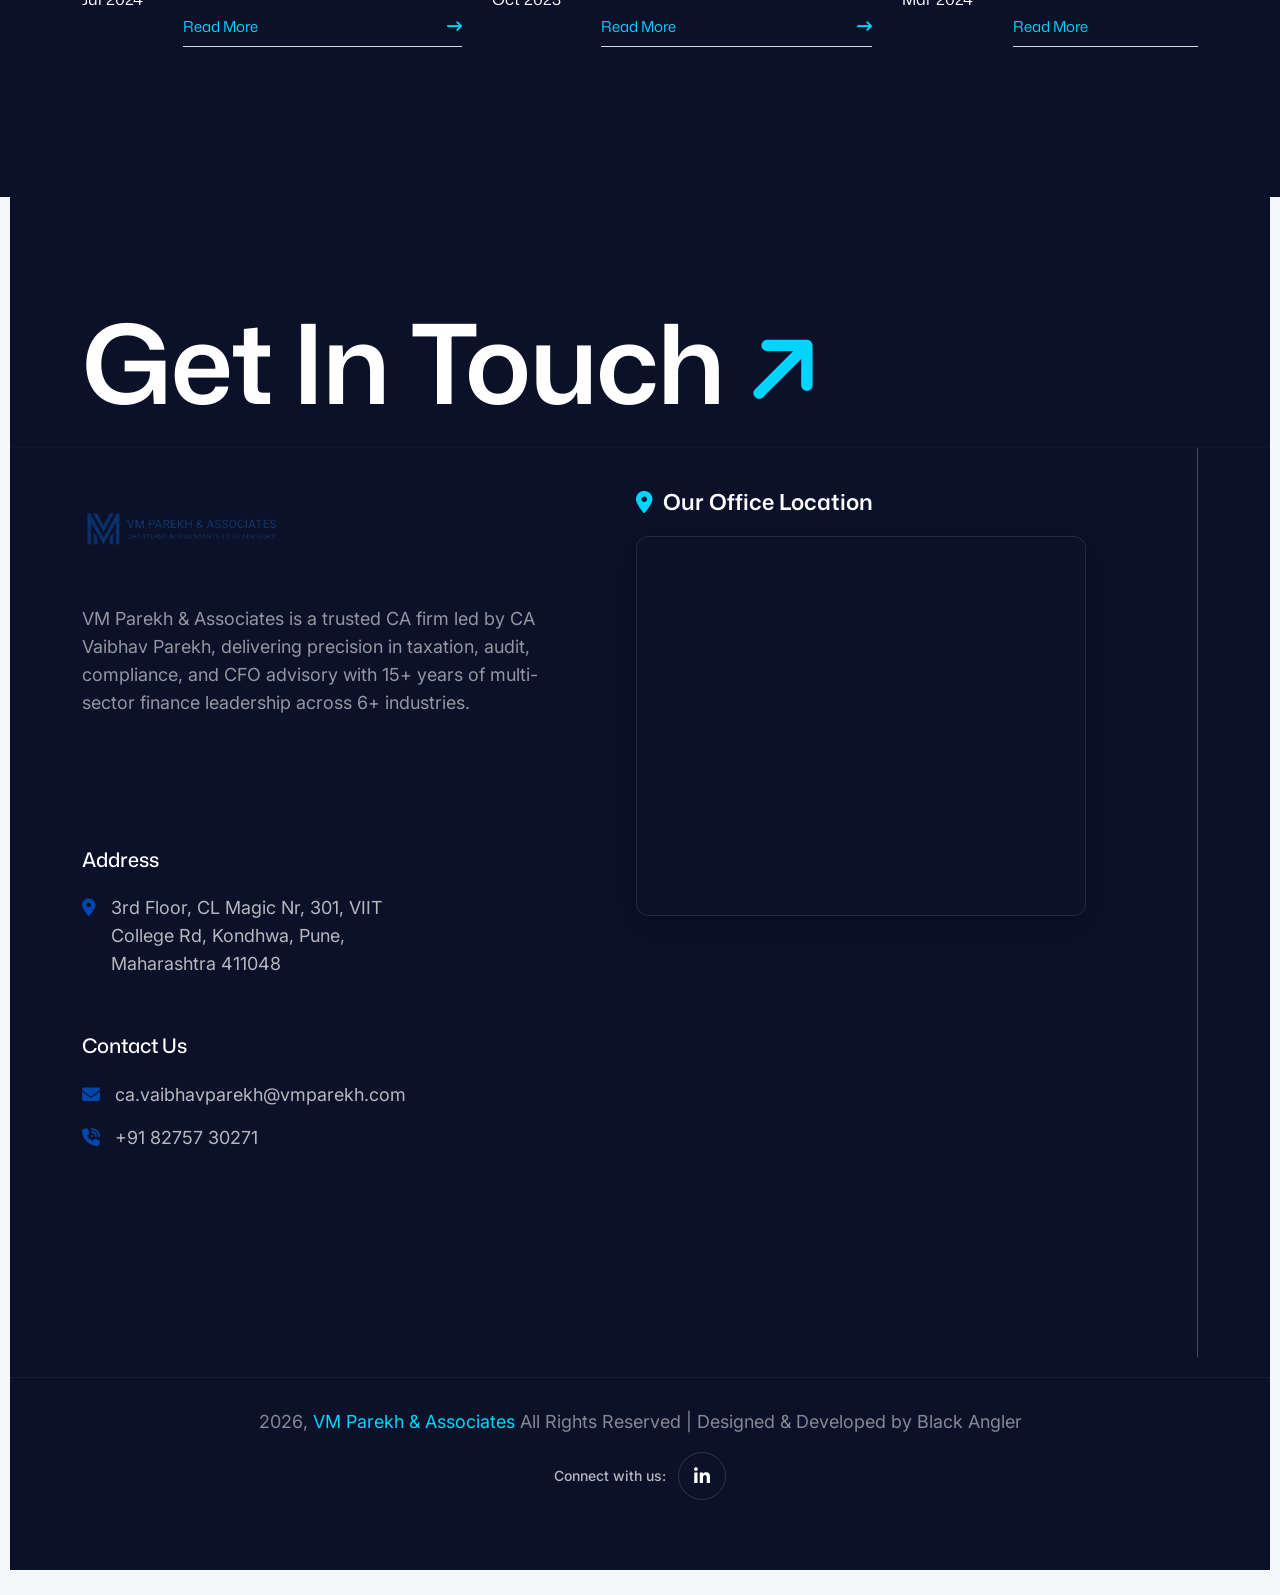
==== commit bd5896aa: "footer changes" ====
--- a/index.html
+++ b/index.html
@@ -3498,7 +3498,7 @@
                                     <p class="as-p-2 as-footer-2-copyright" style="margin: 0;">
                                         <span class="copyright-year"></span>,
                                         <a href="#" aria-label="name">VM Parekh & Associates</a> All Rights
-                                        Reserved
+                                        Reserved | Designed & Developed by Black Angler
                                     </p>
 
                                     <div
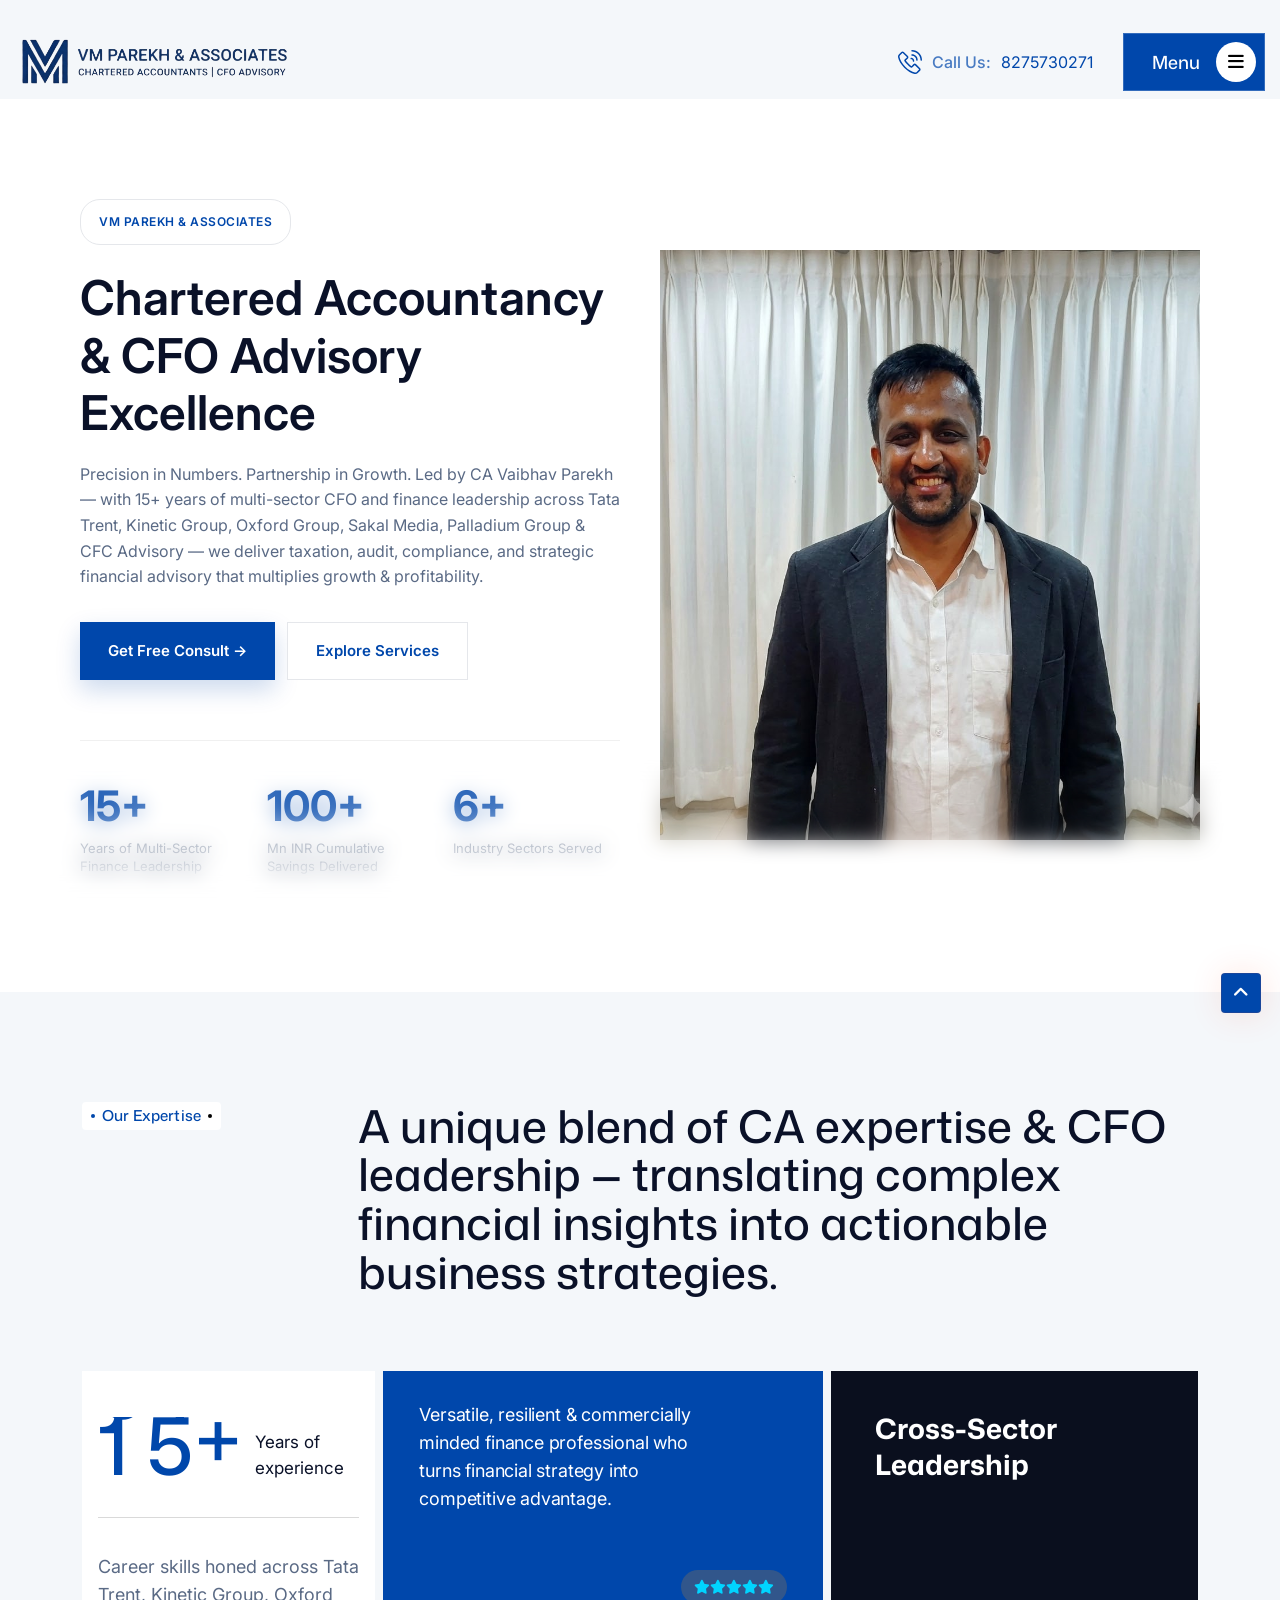
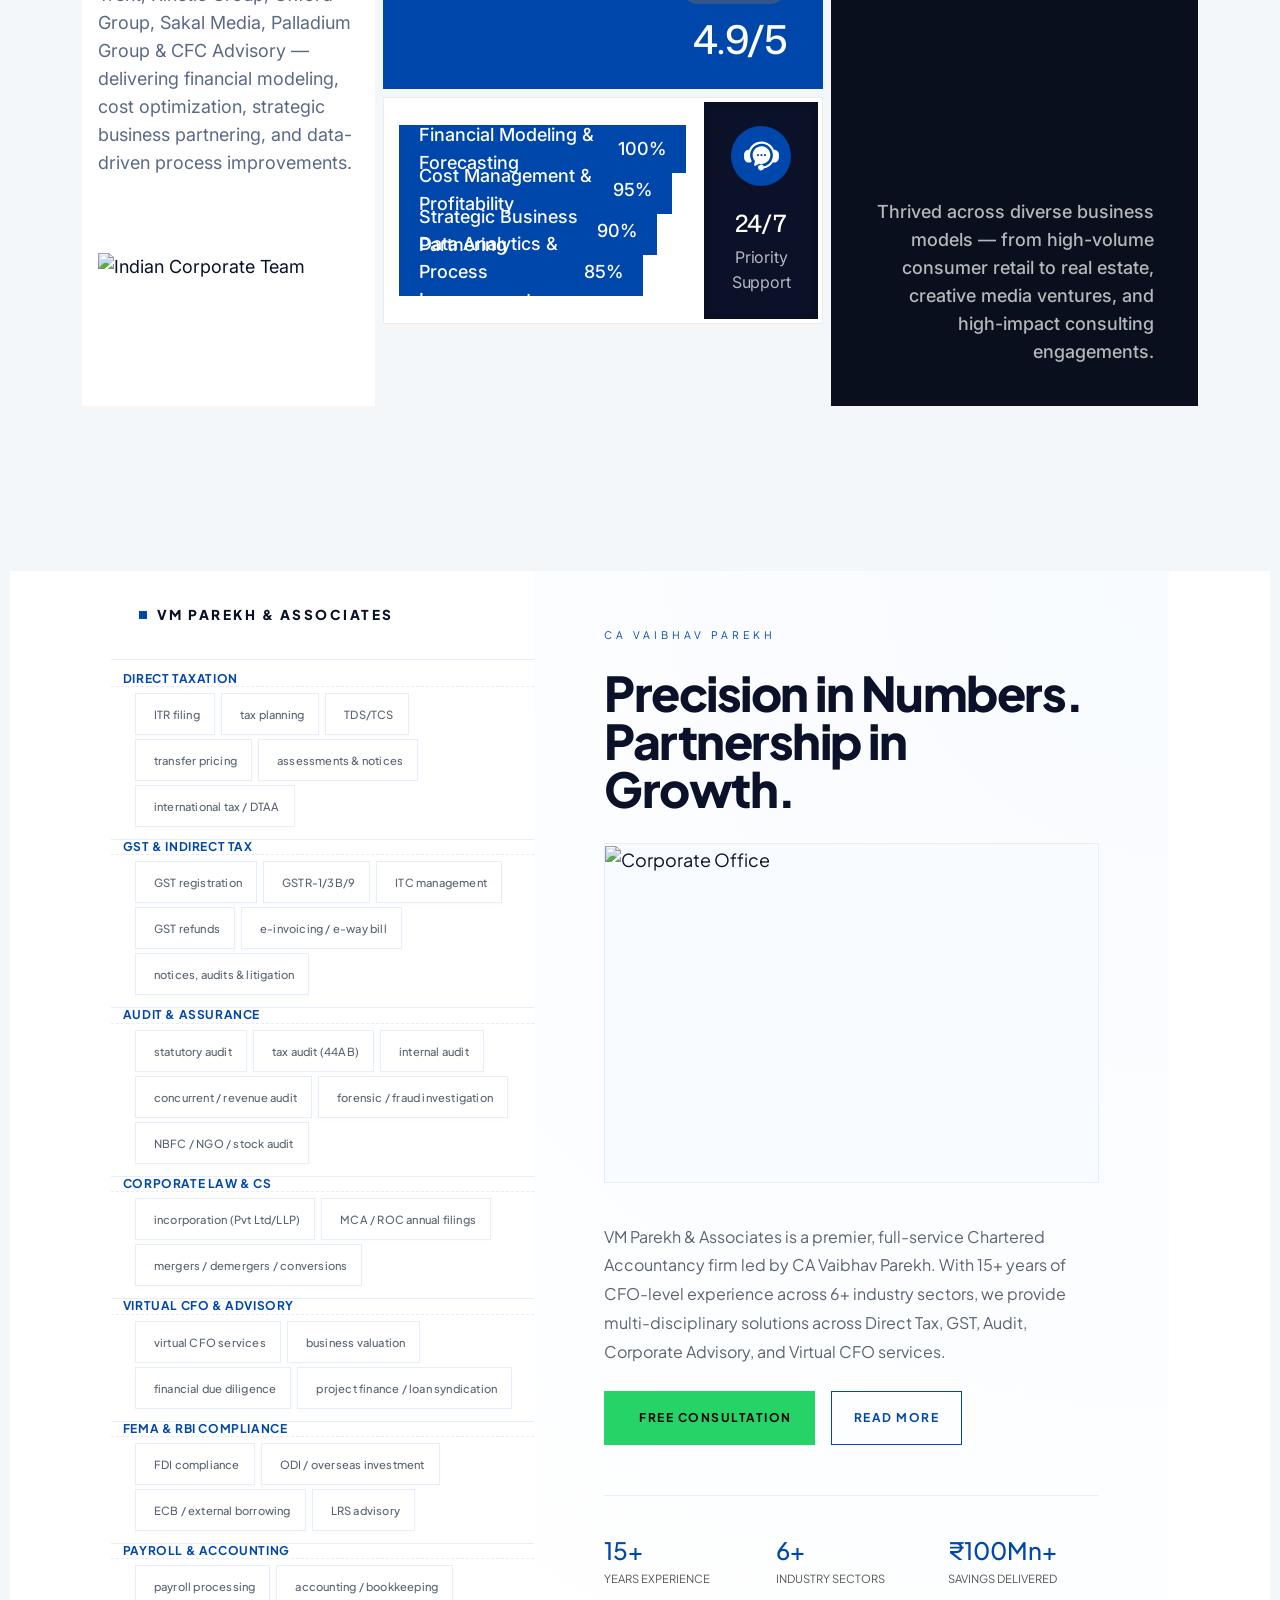
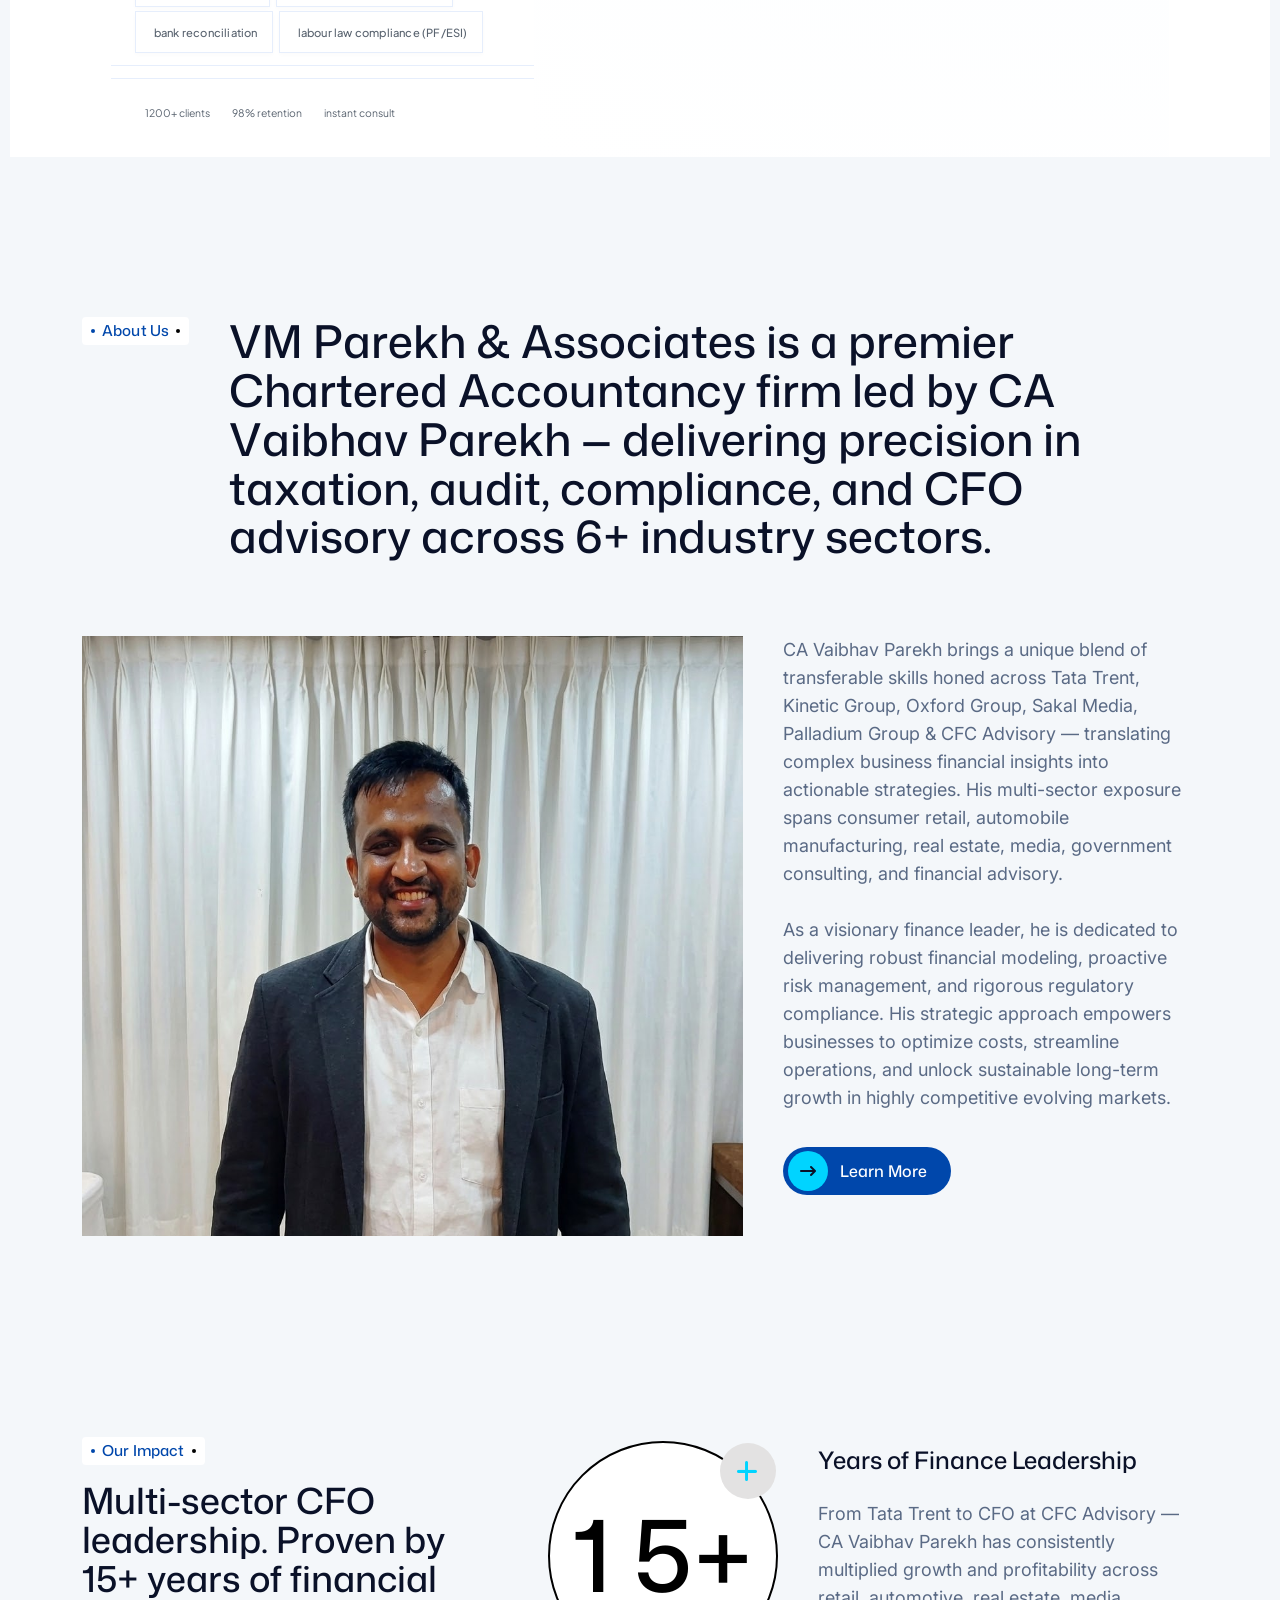
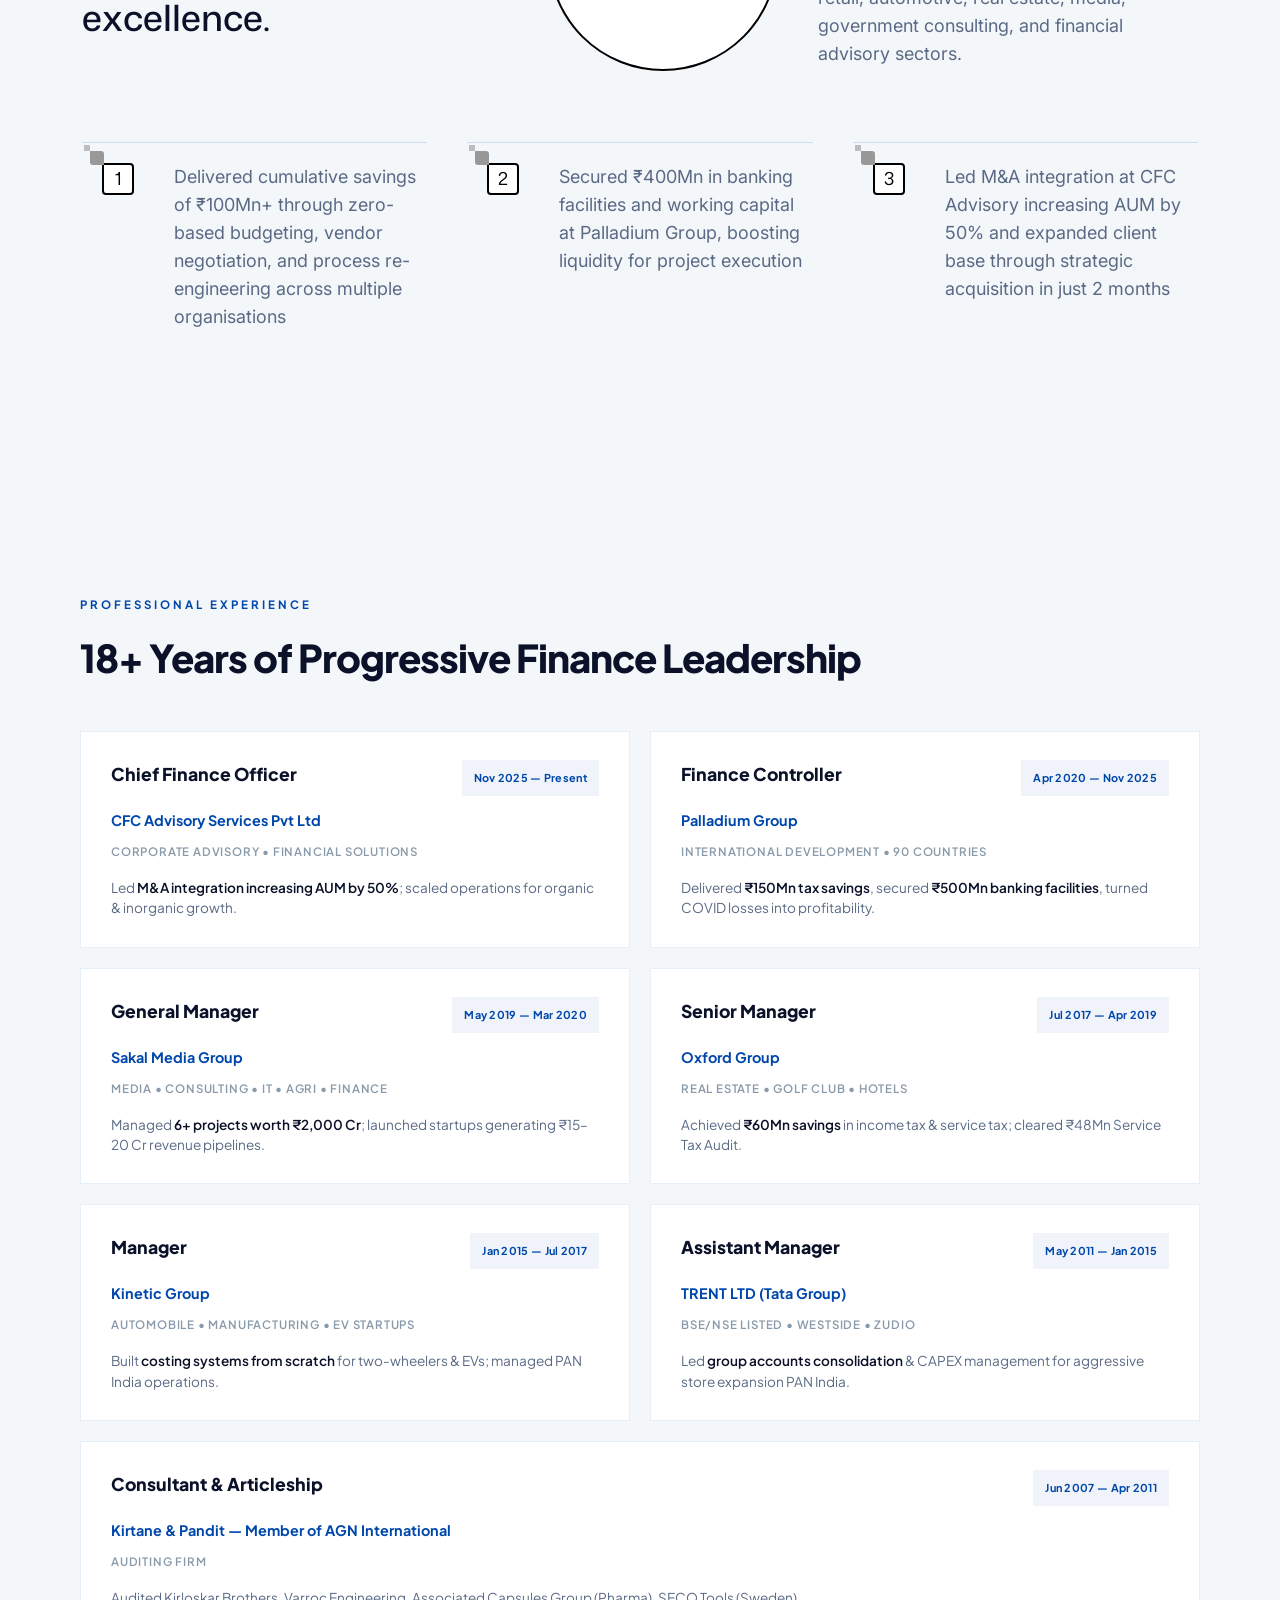
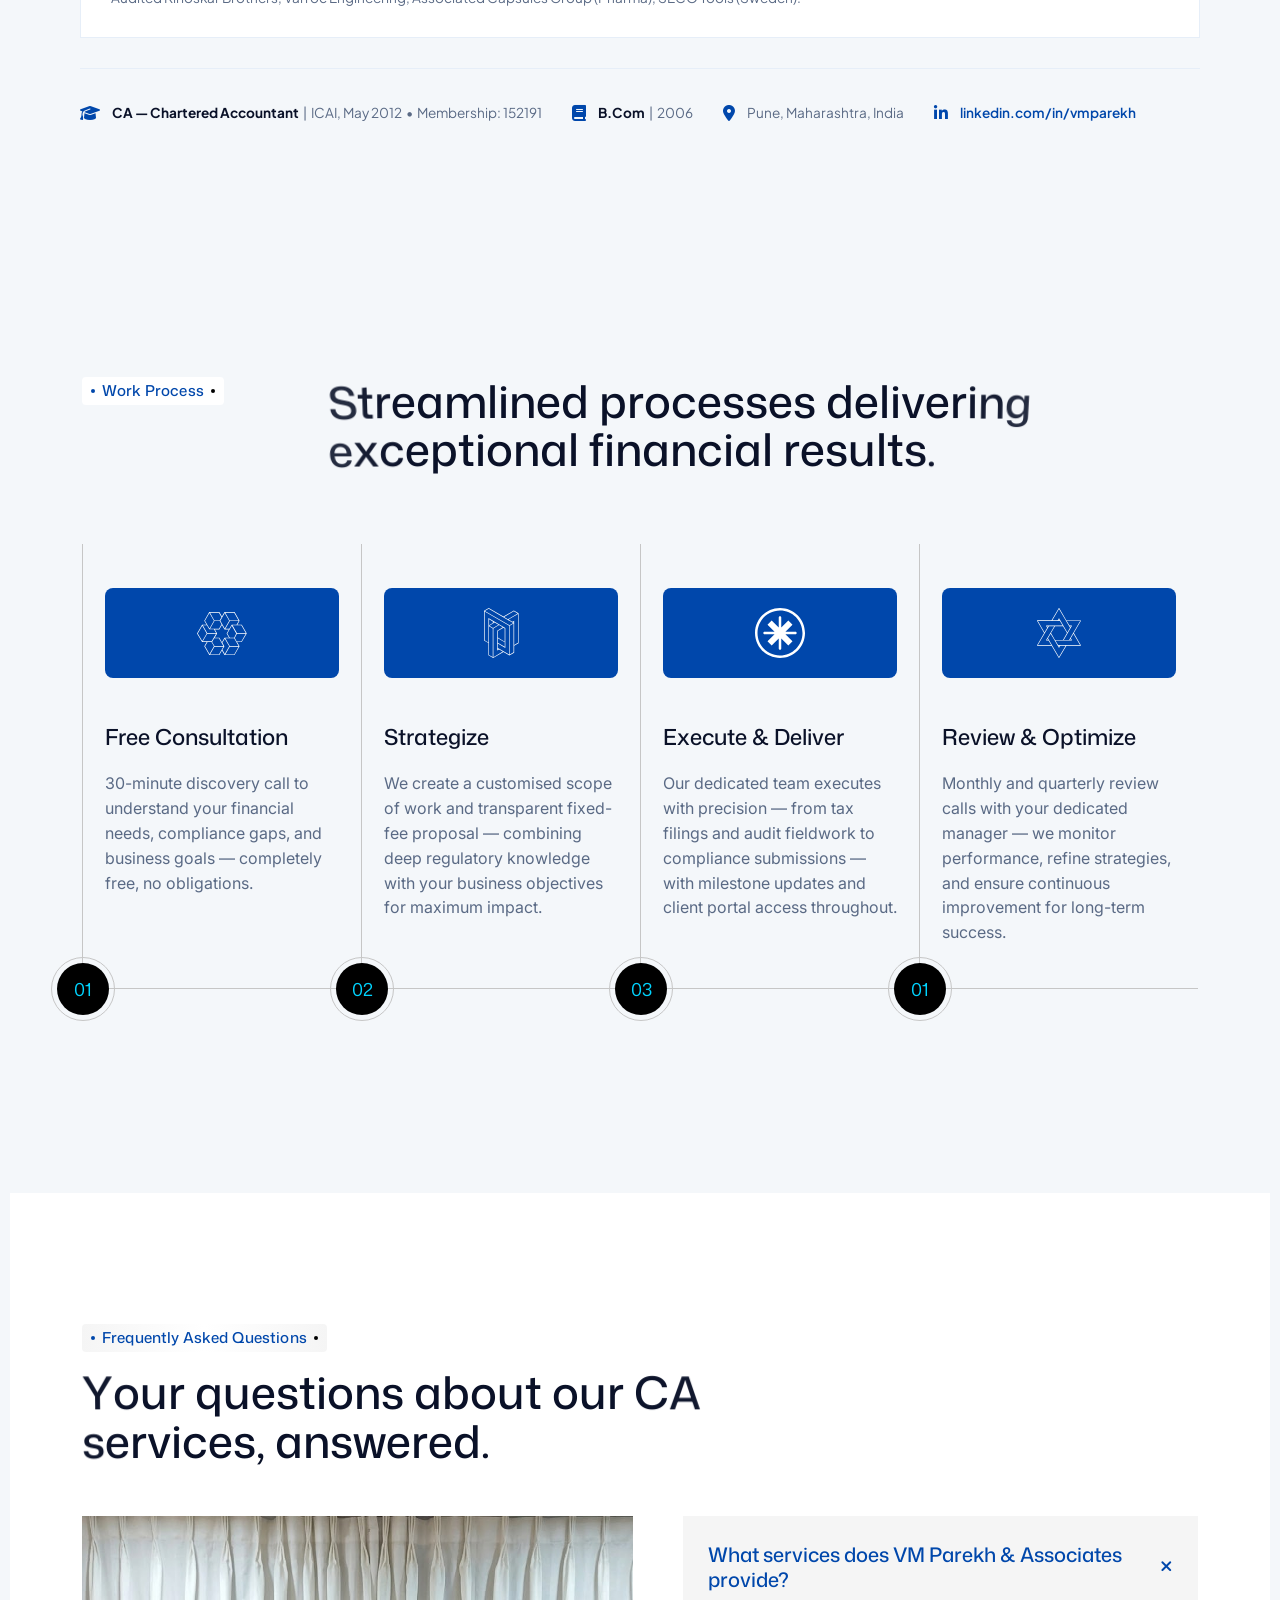
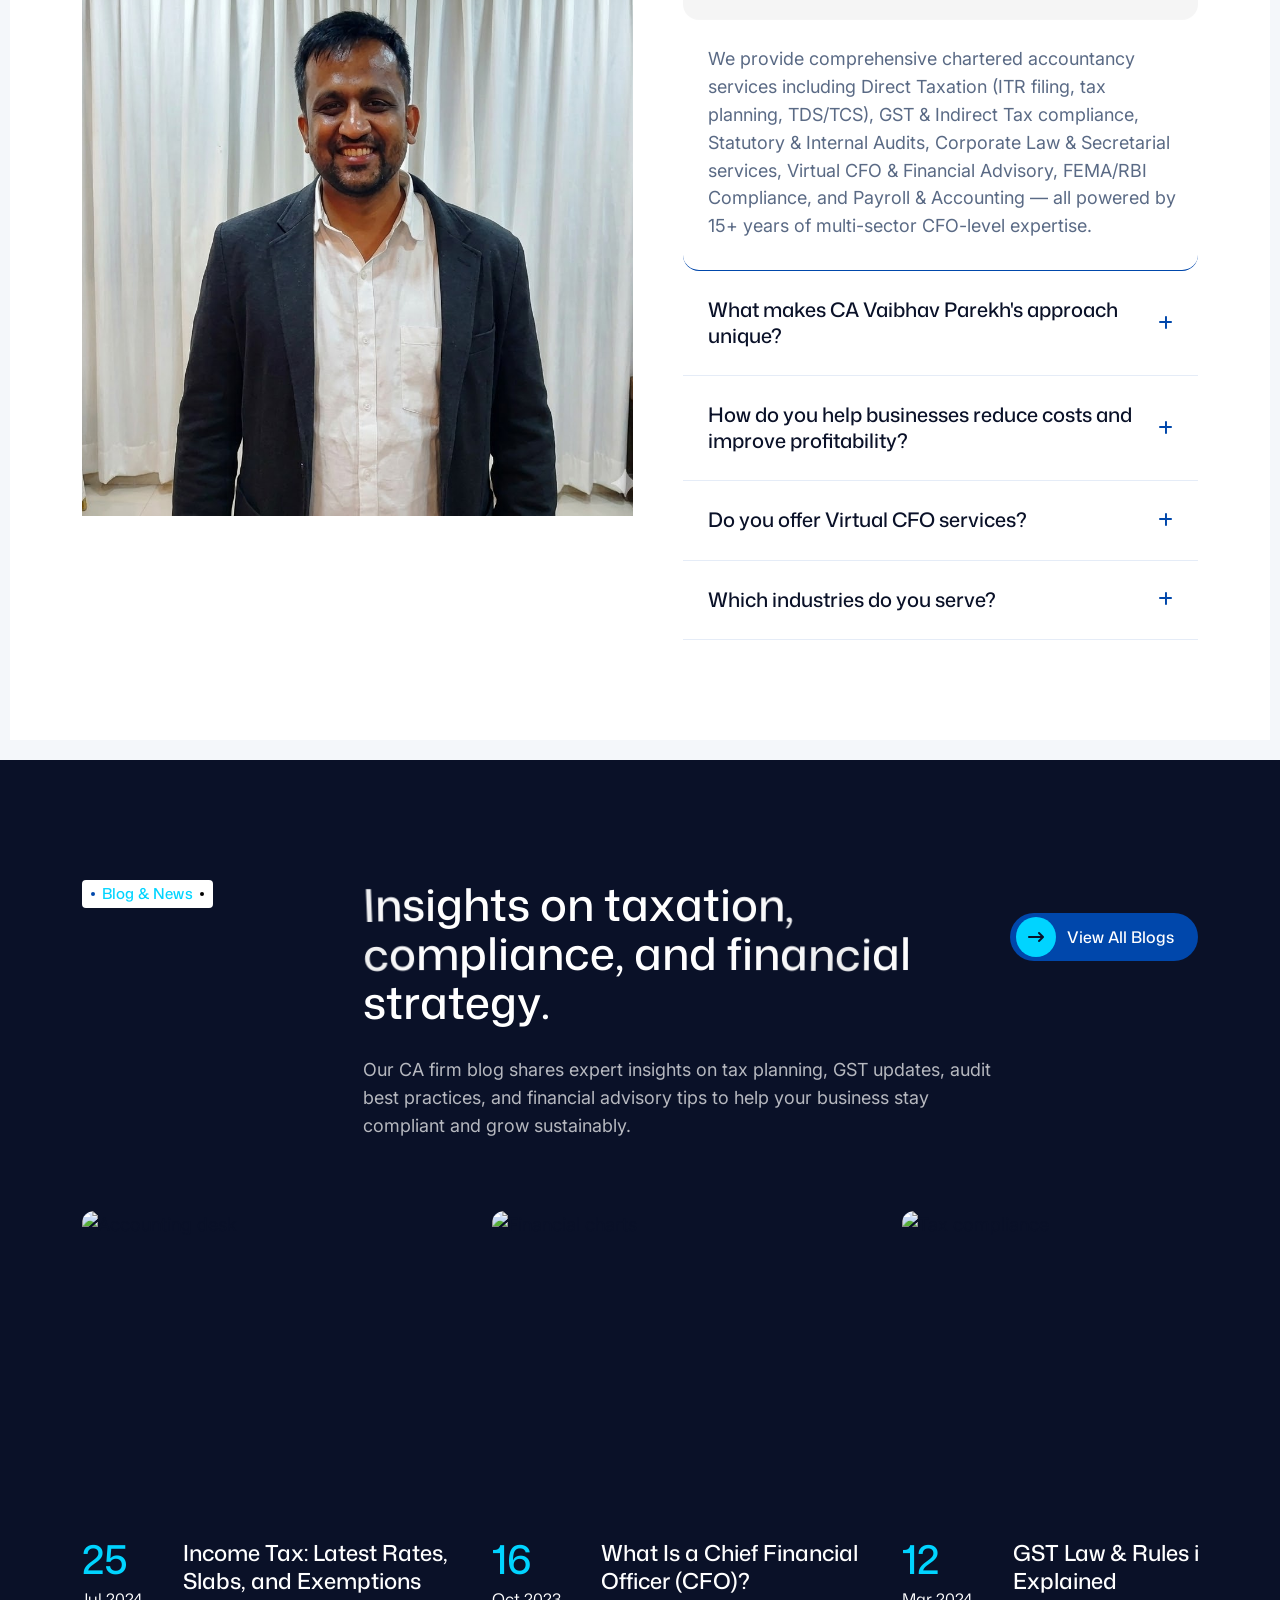
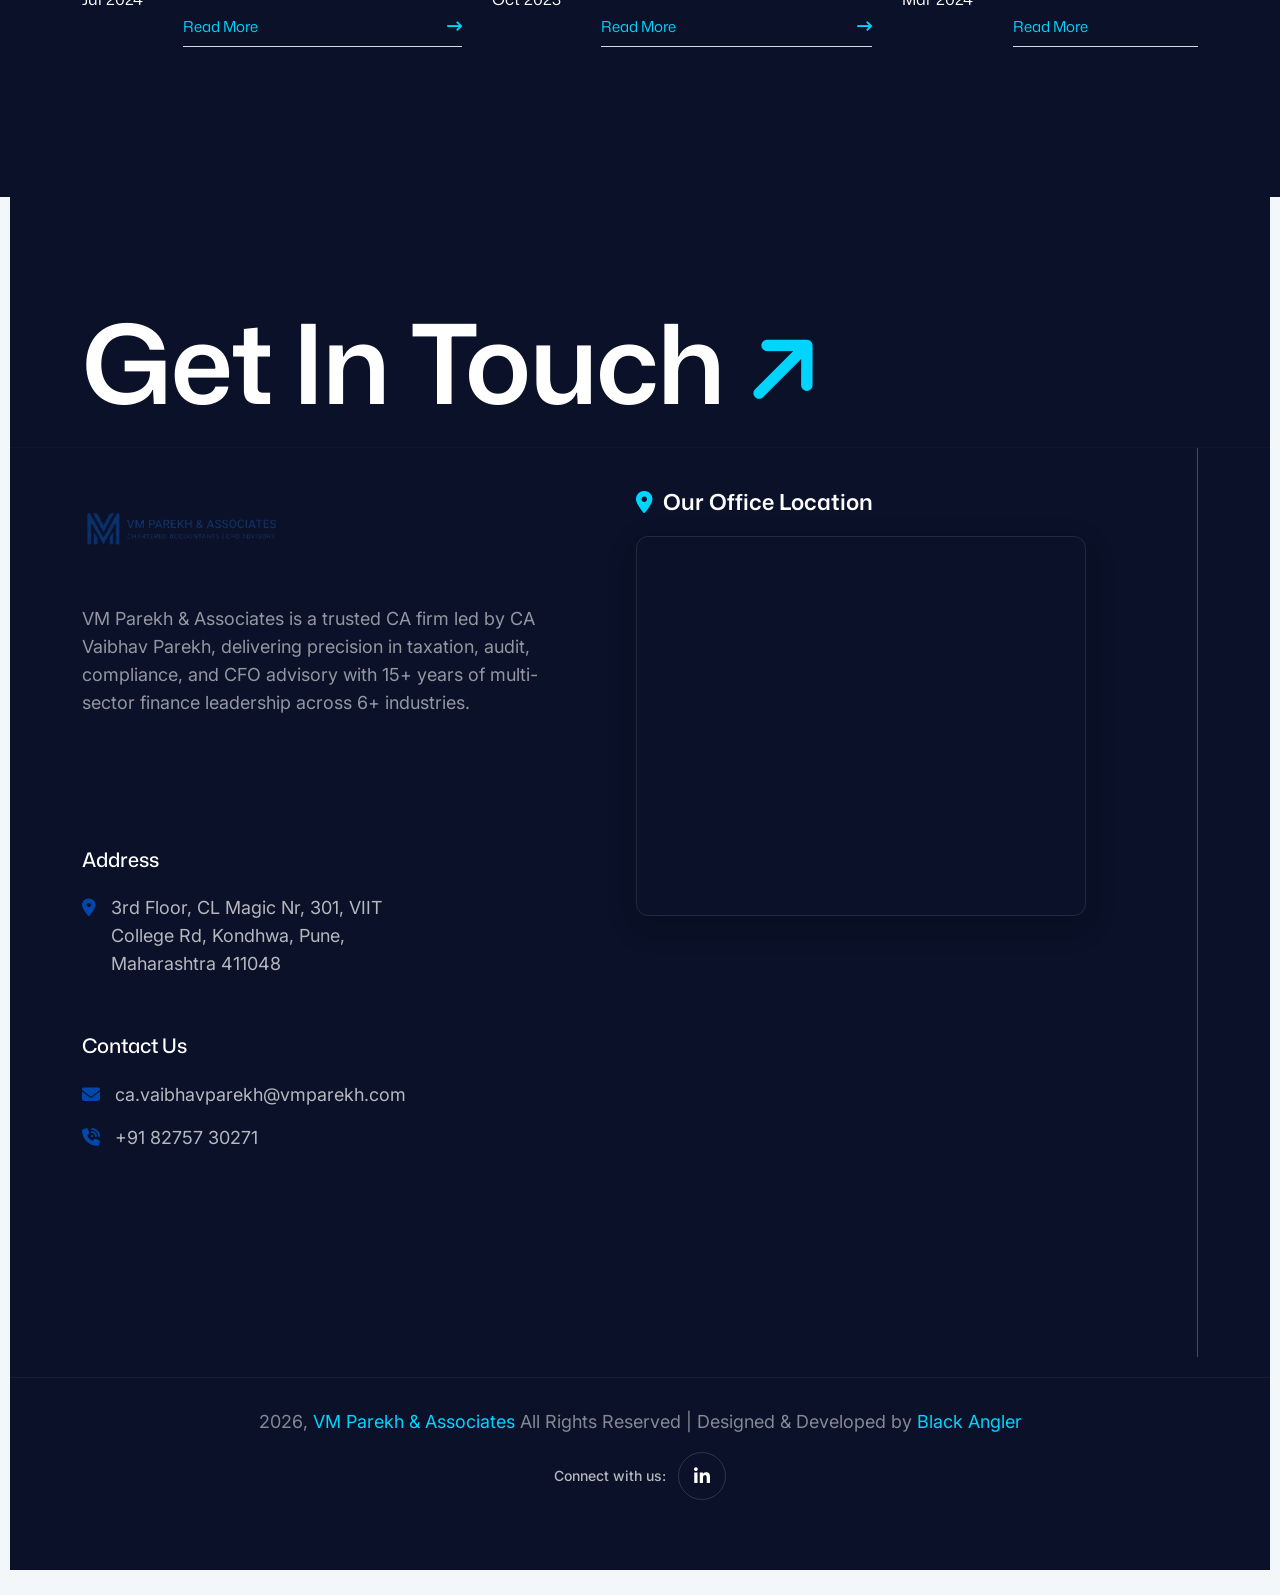
==== commit 3f1e0647: "footer changes" ====
--- a/index.html
+++ b/index.html
@@ -3498,7 +3498,7 @@
                                     <p class="as-p-2 as-footer-2-copyright" style="margin: 0;">
                                         <span class="copyright-year"></span>,
                                         <a href="#" aria-label="name">VM Parekh & Associates</a> All Rights
-                                        Reserved | Designed & Developed by Black Angler
+                                        Reserved | Designed & Developed by <a href="www.blackangler.com">Black Angler</a>
                                     </p>
 
                                     <div
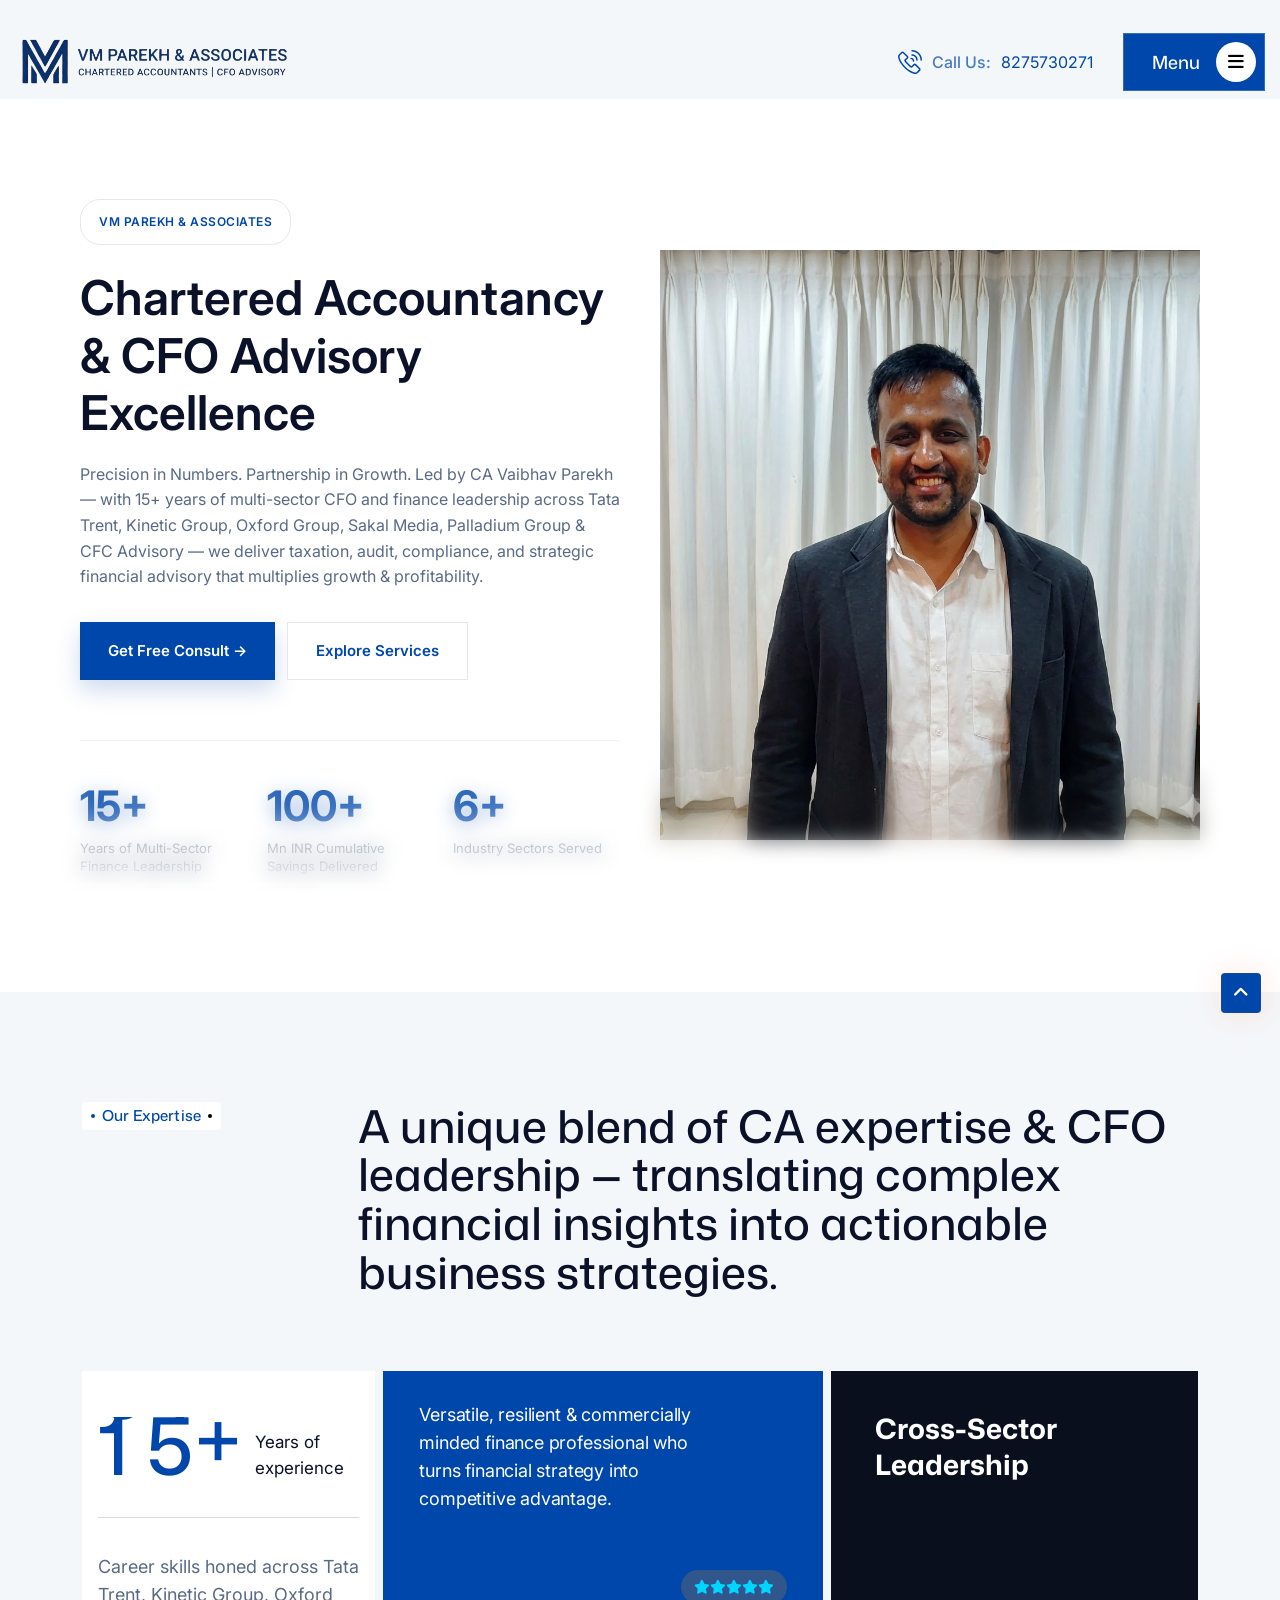
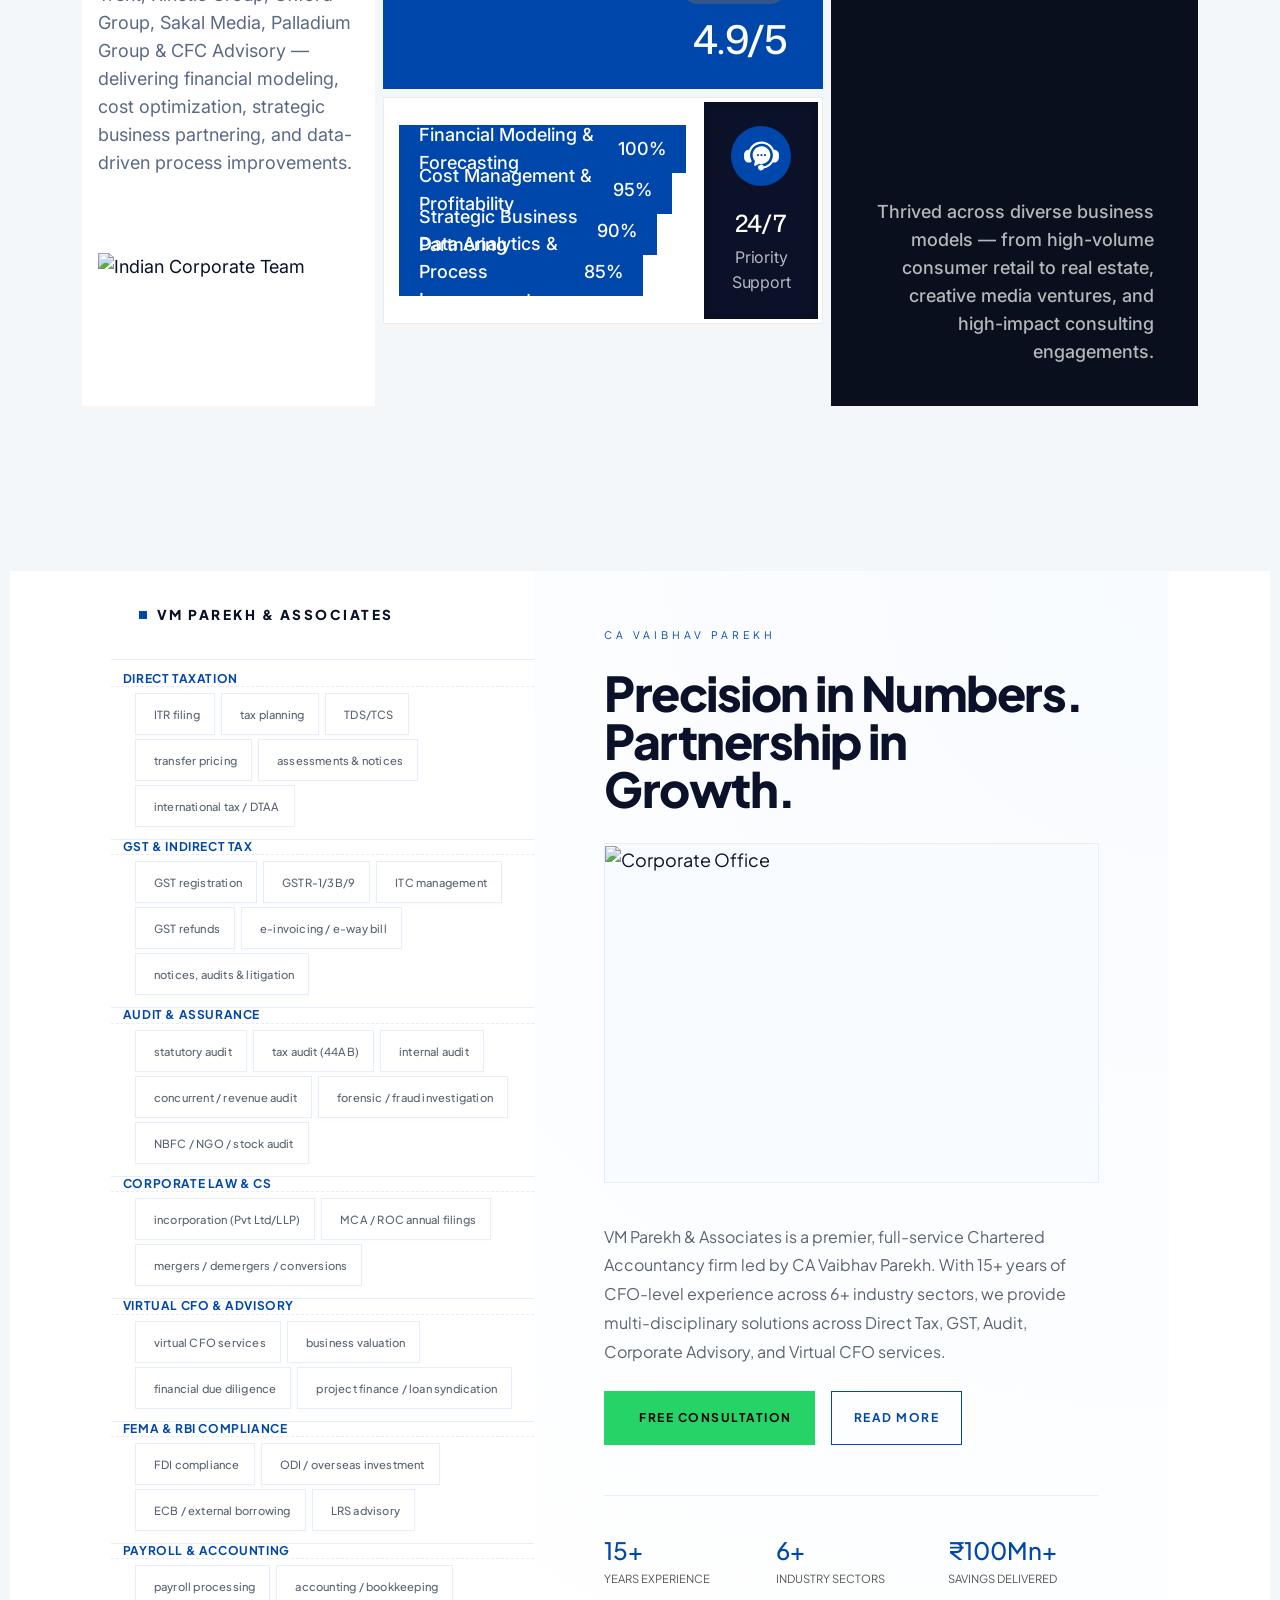
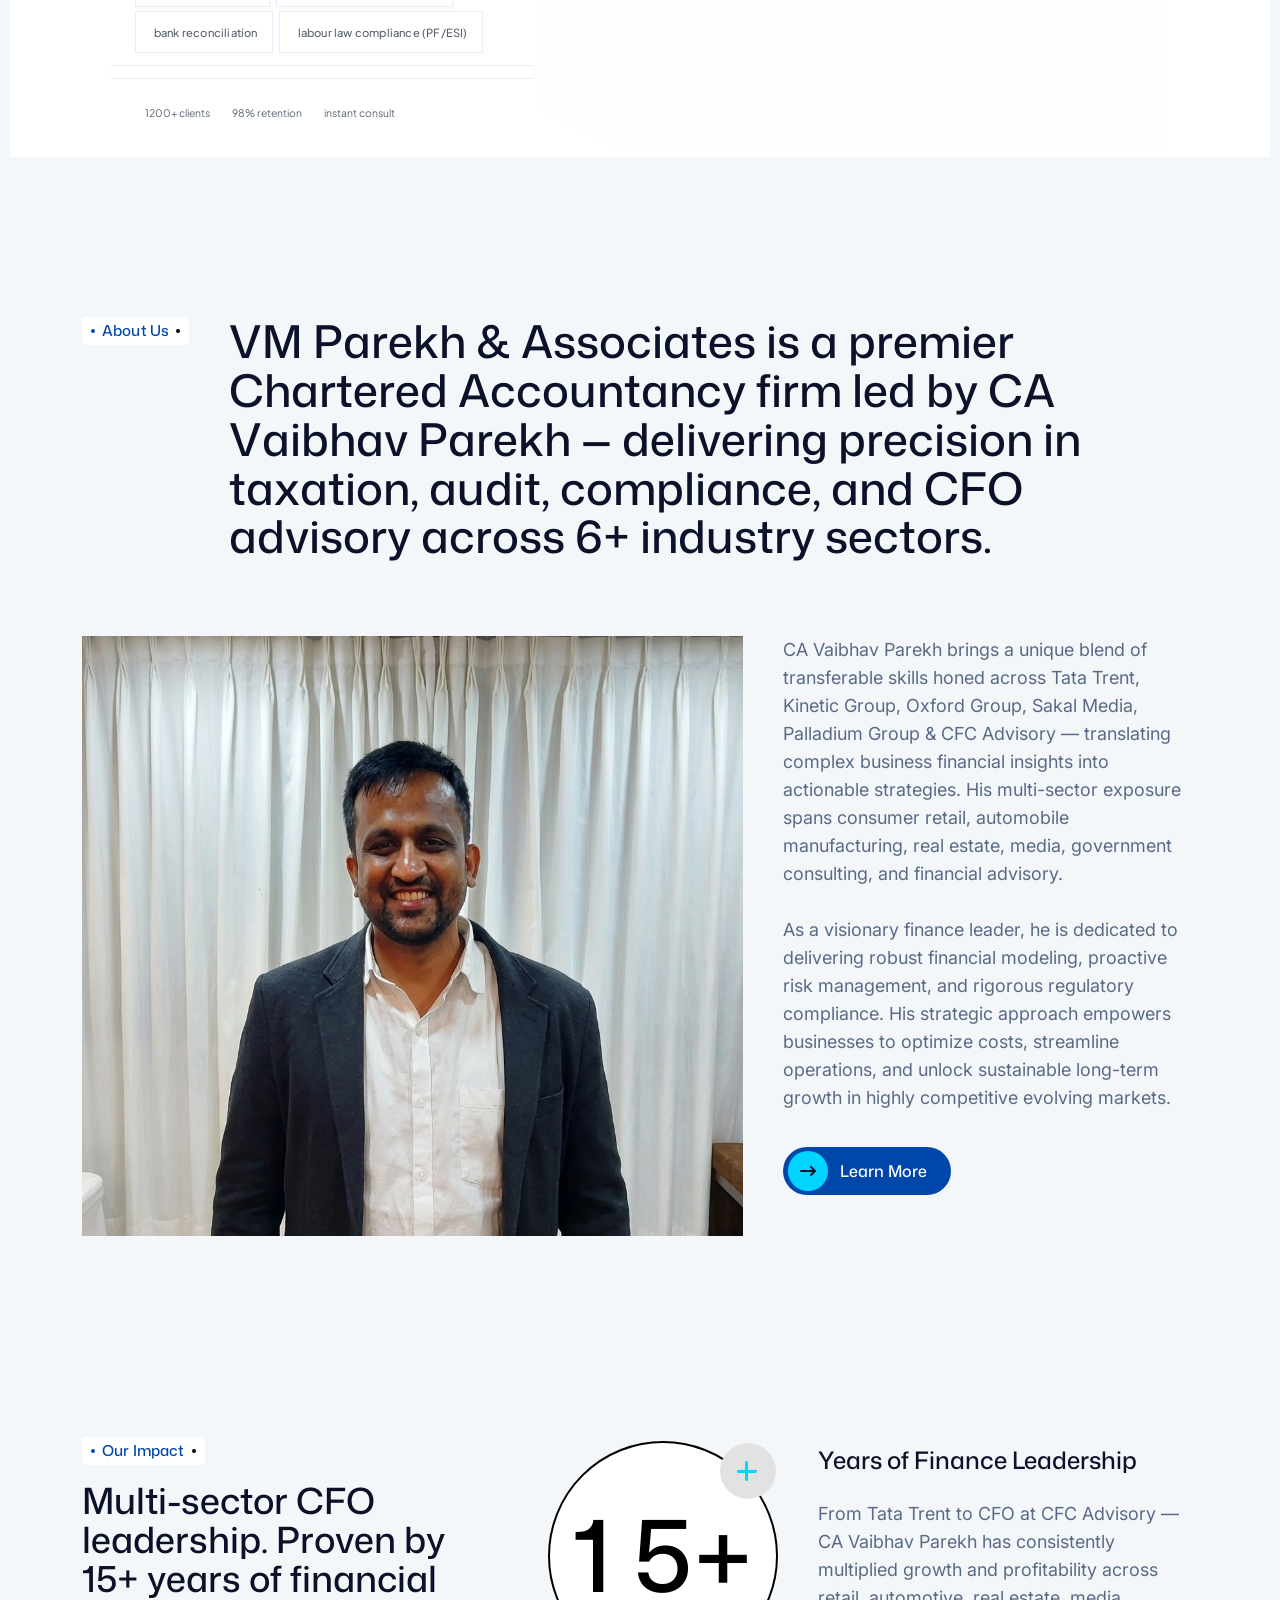
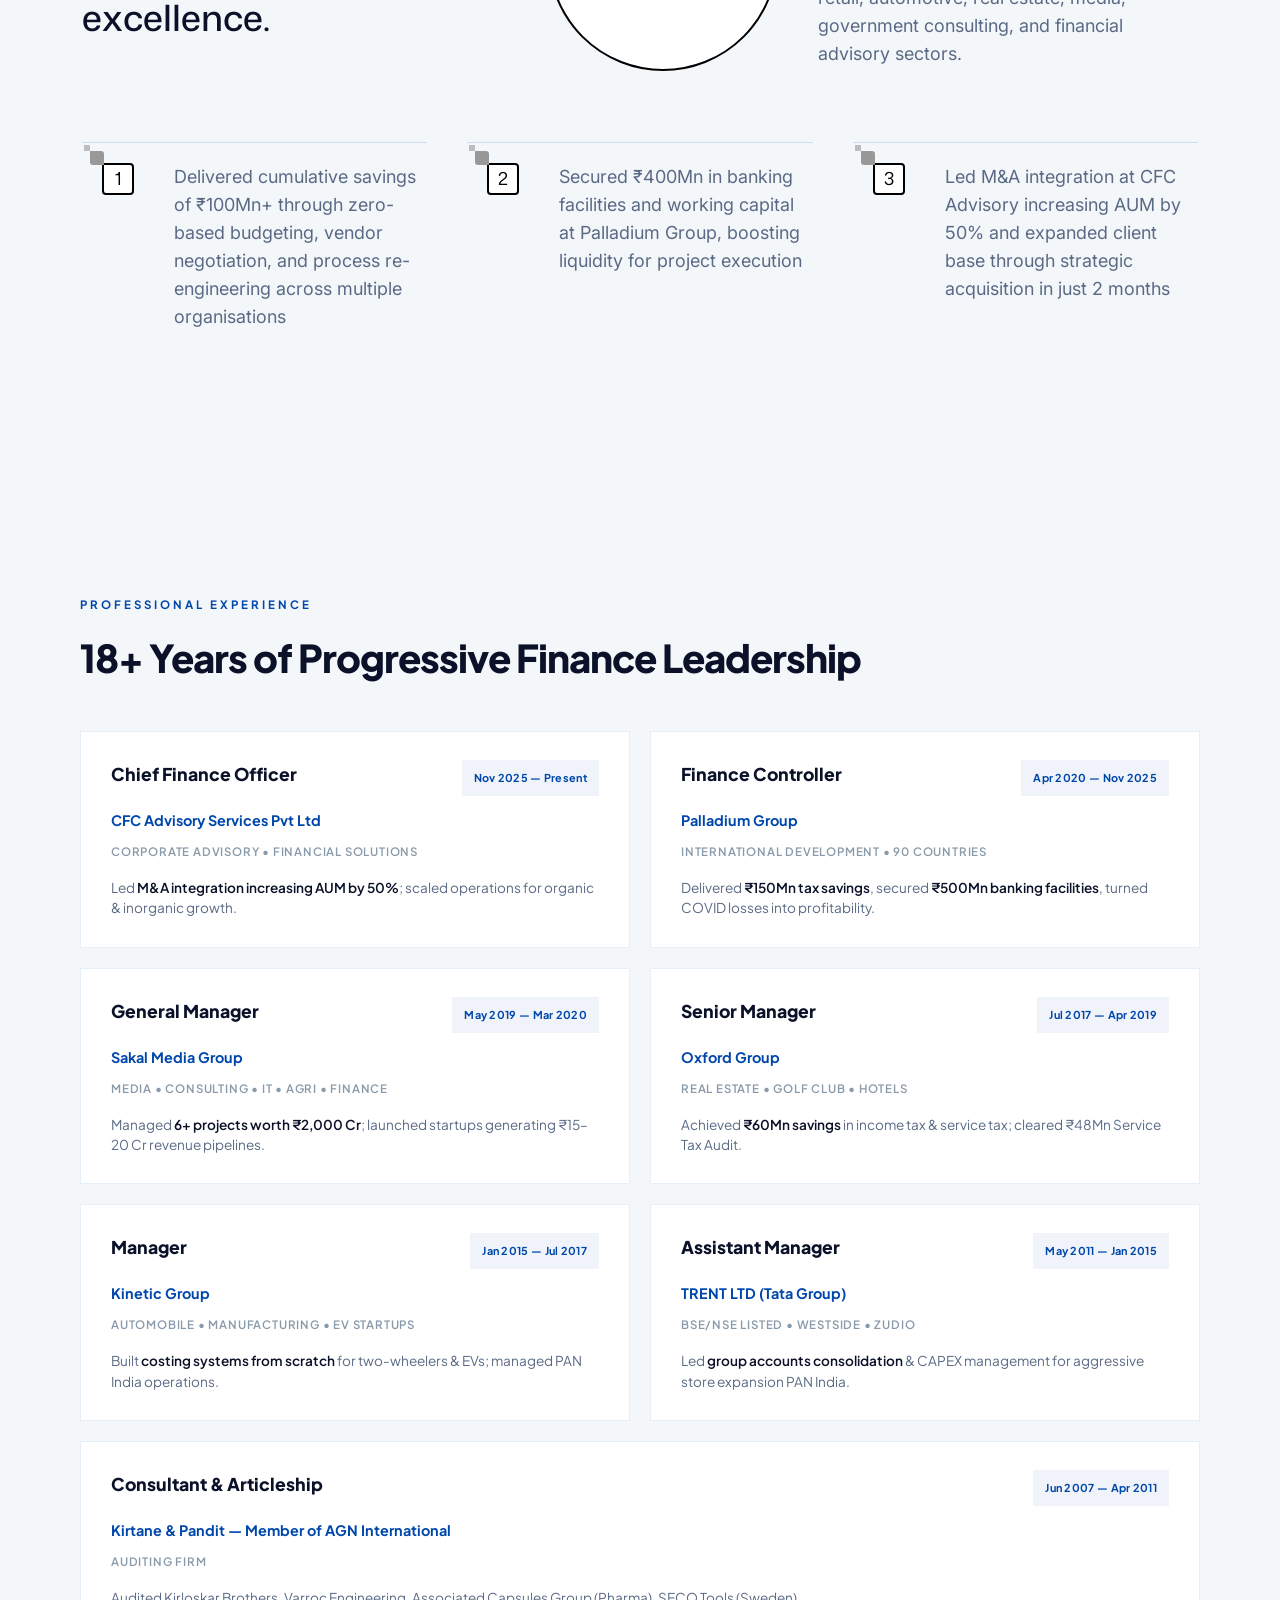
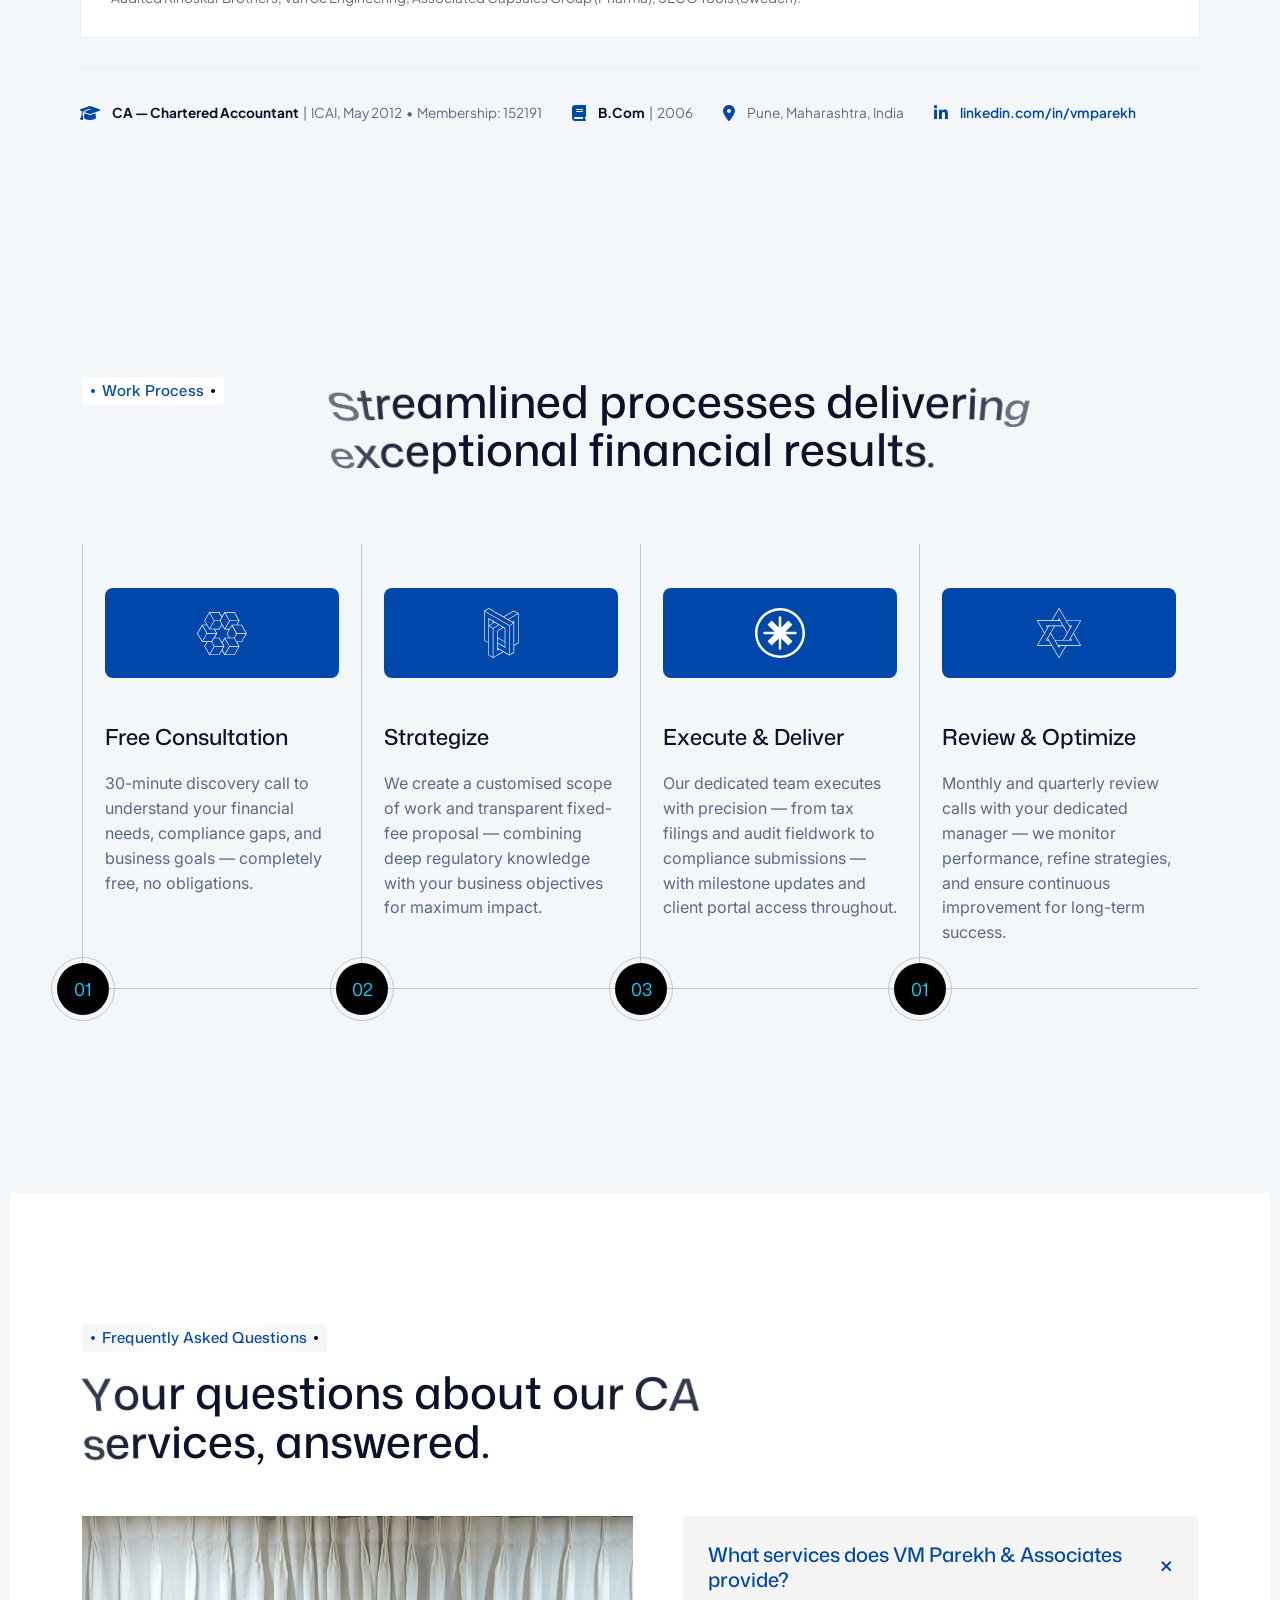
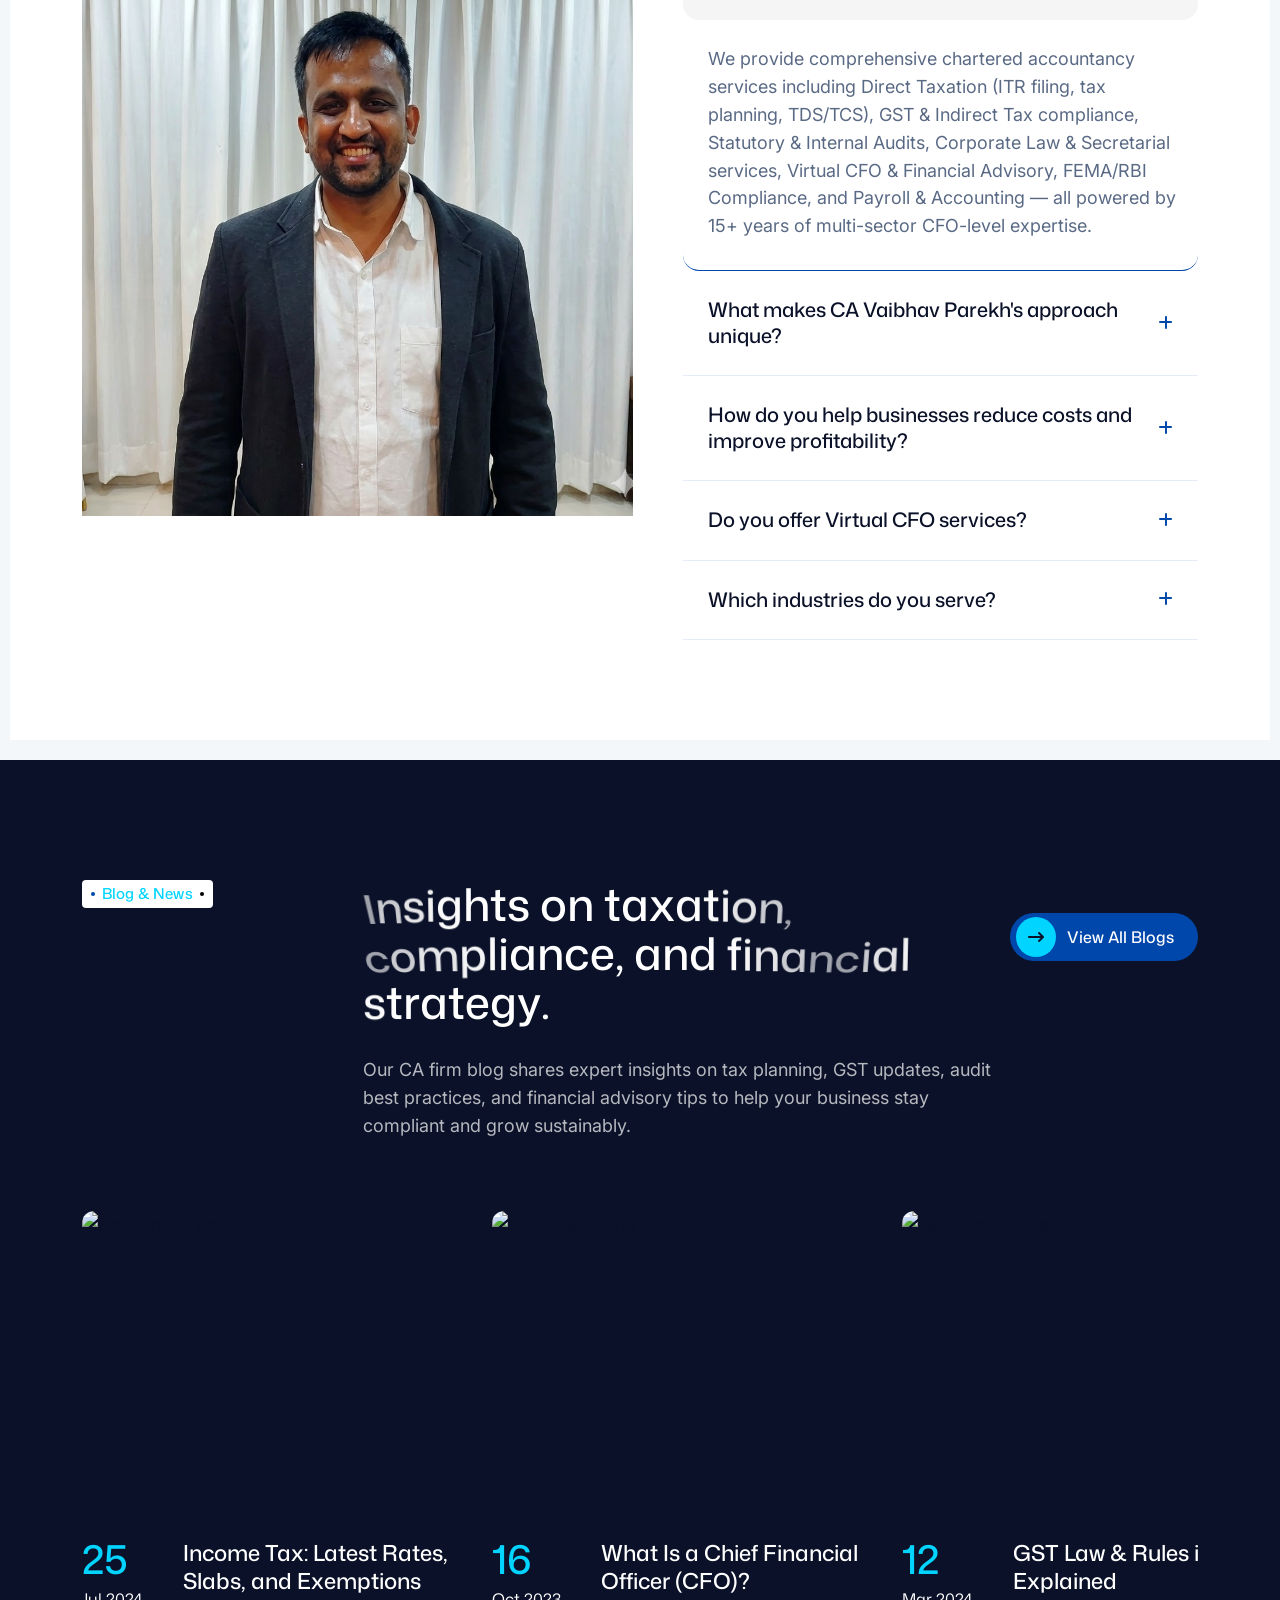
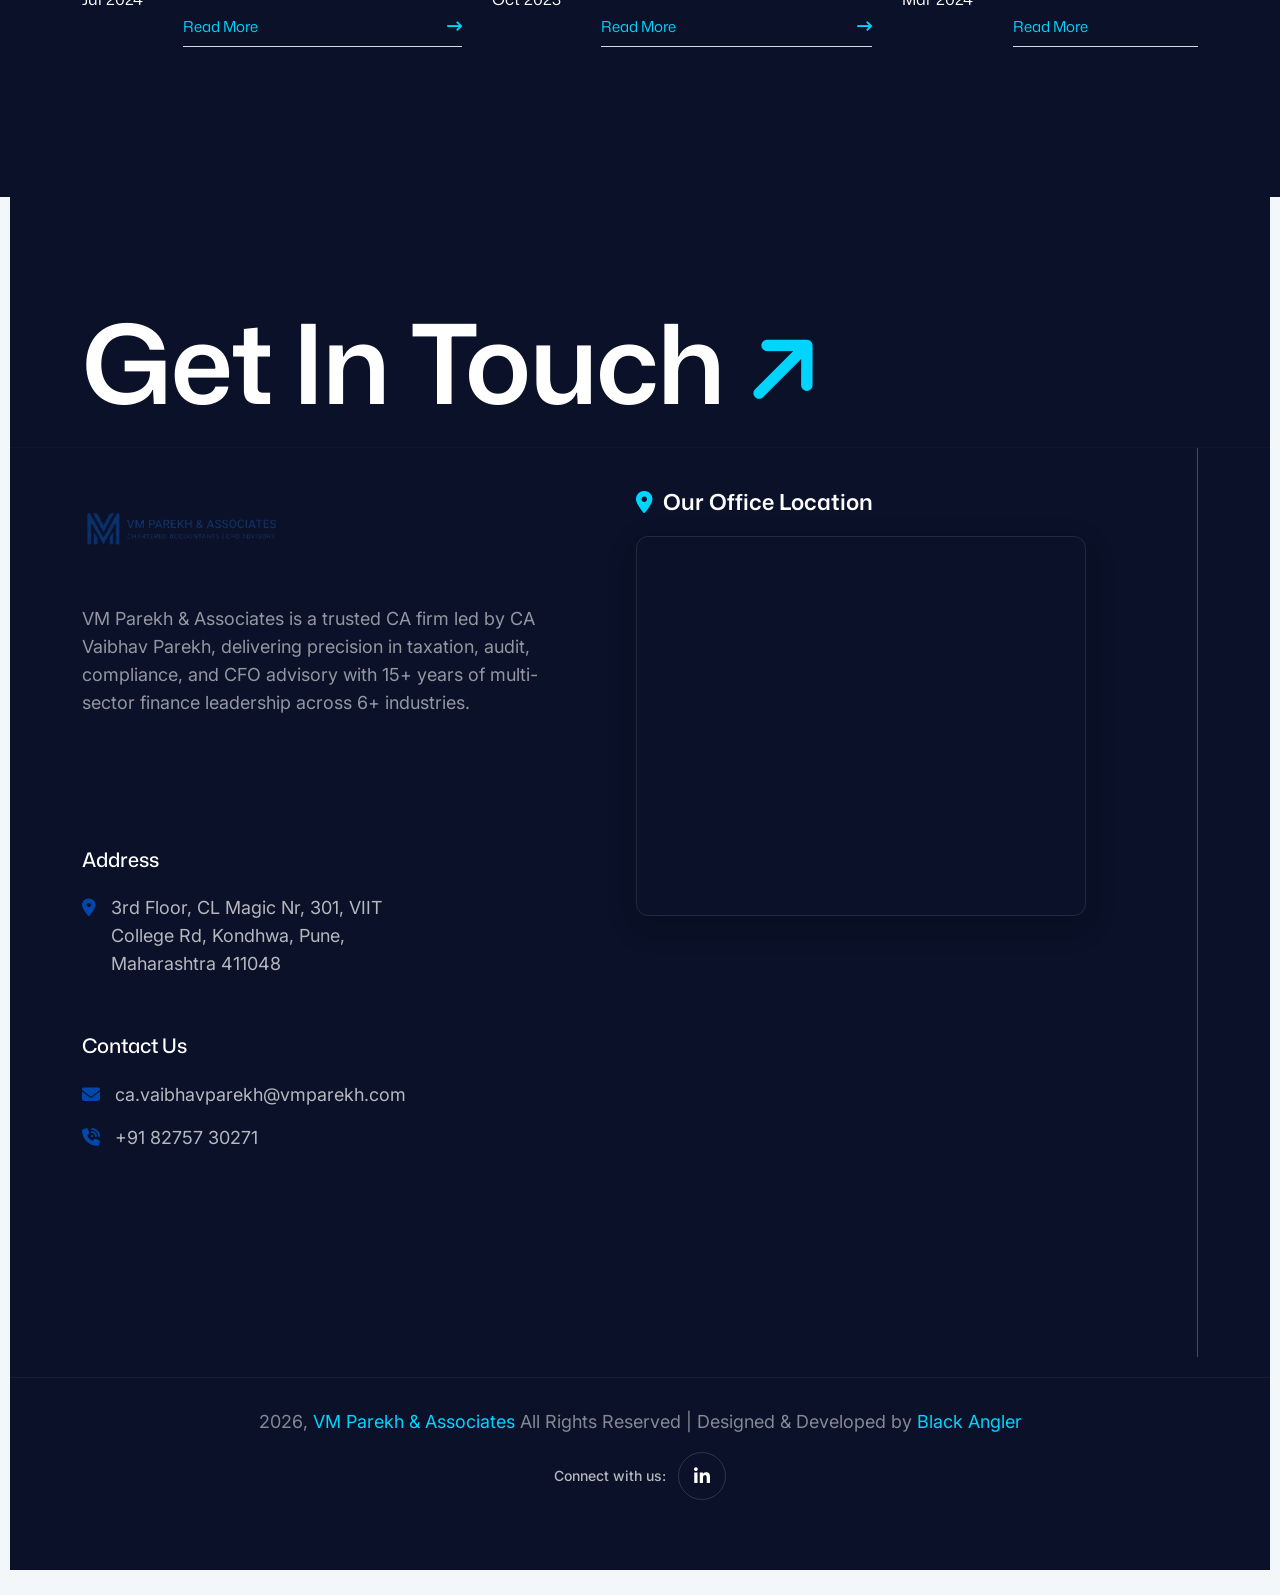
==== commit 813b44b2: "footer changes" ====
--- a/index.html
+++ b/index.html
@@ -3500,7 +3500,7 @@
                                         <a href="#" aria-label="name">VM Parekh & Associates</a> All Rights
                                         Reserved | Designed & Developed by <a href="www.blackangler.com">Black Angler</a>
                                     </p>
-
+                                    
                                     <div
                                         style="display: flex; align-items: center; justify-content: center; gap: 12px;">
                                         <span
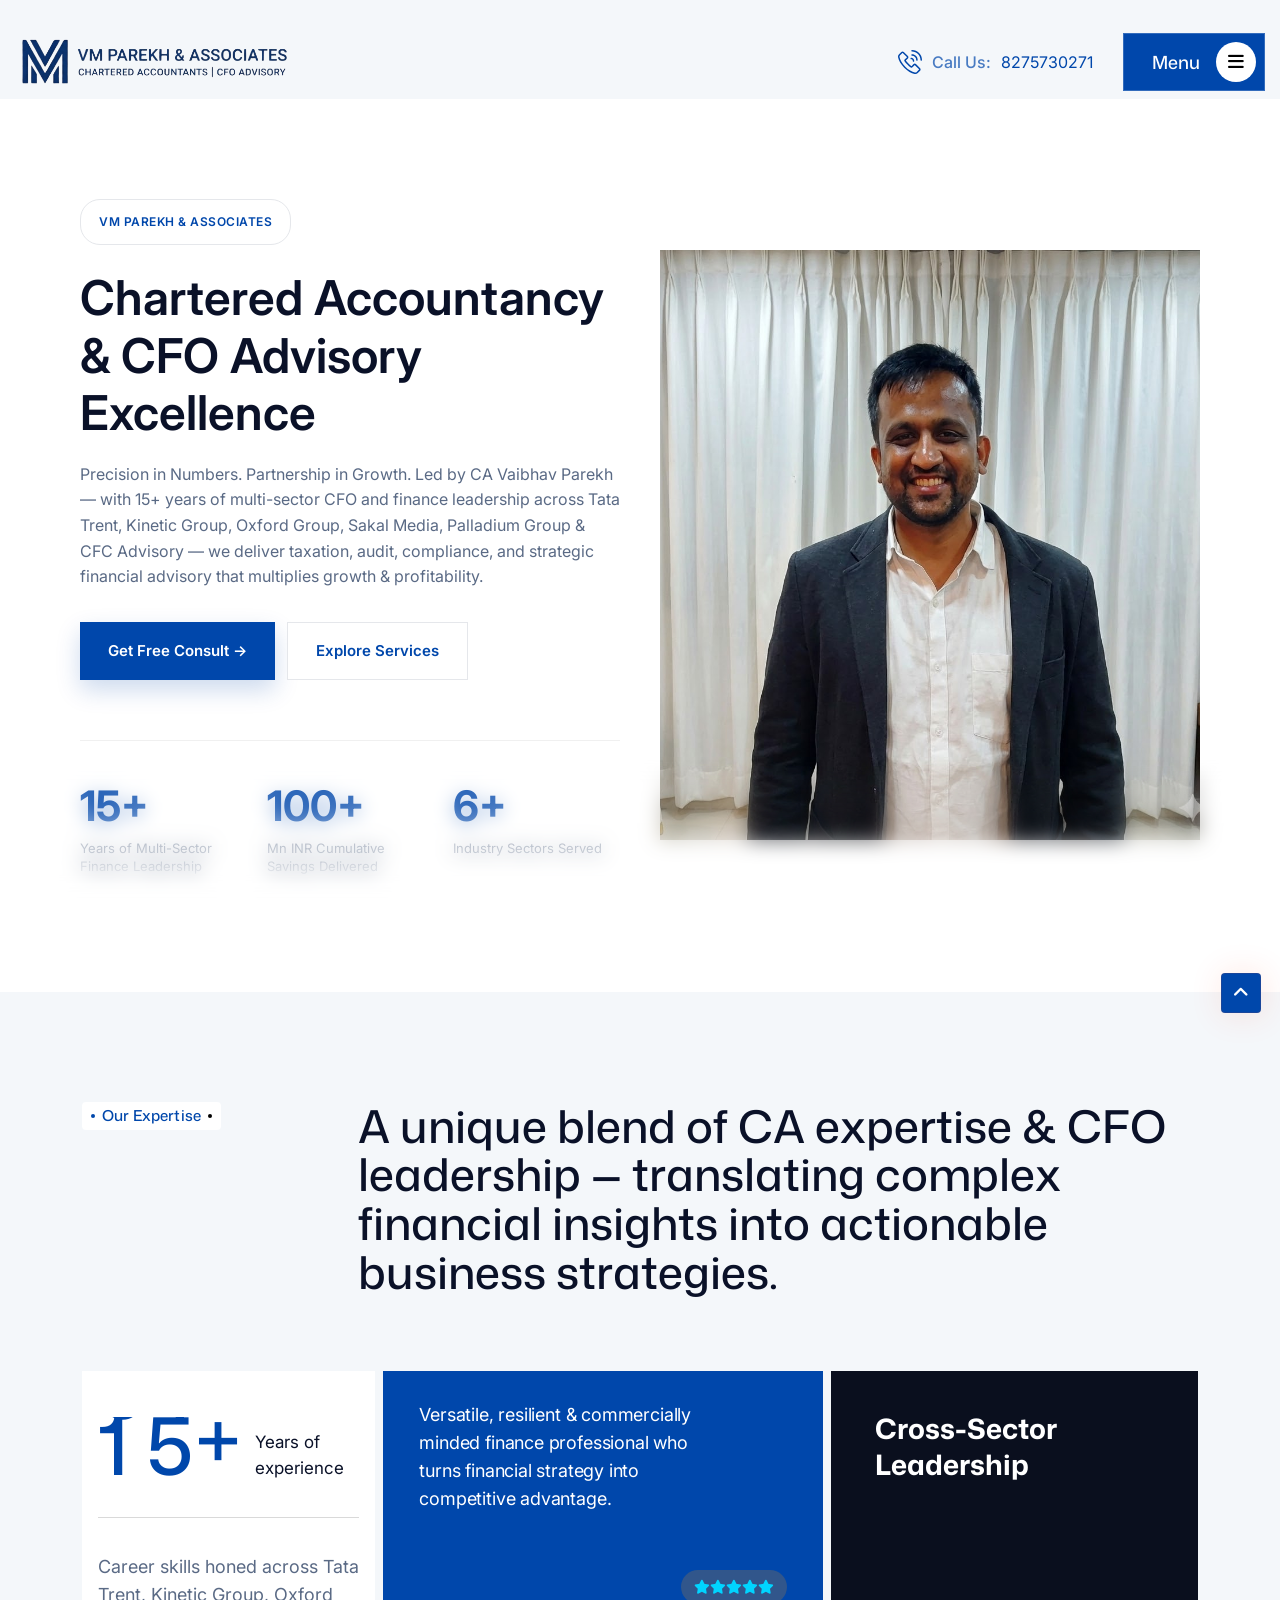
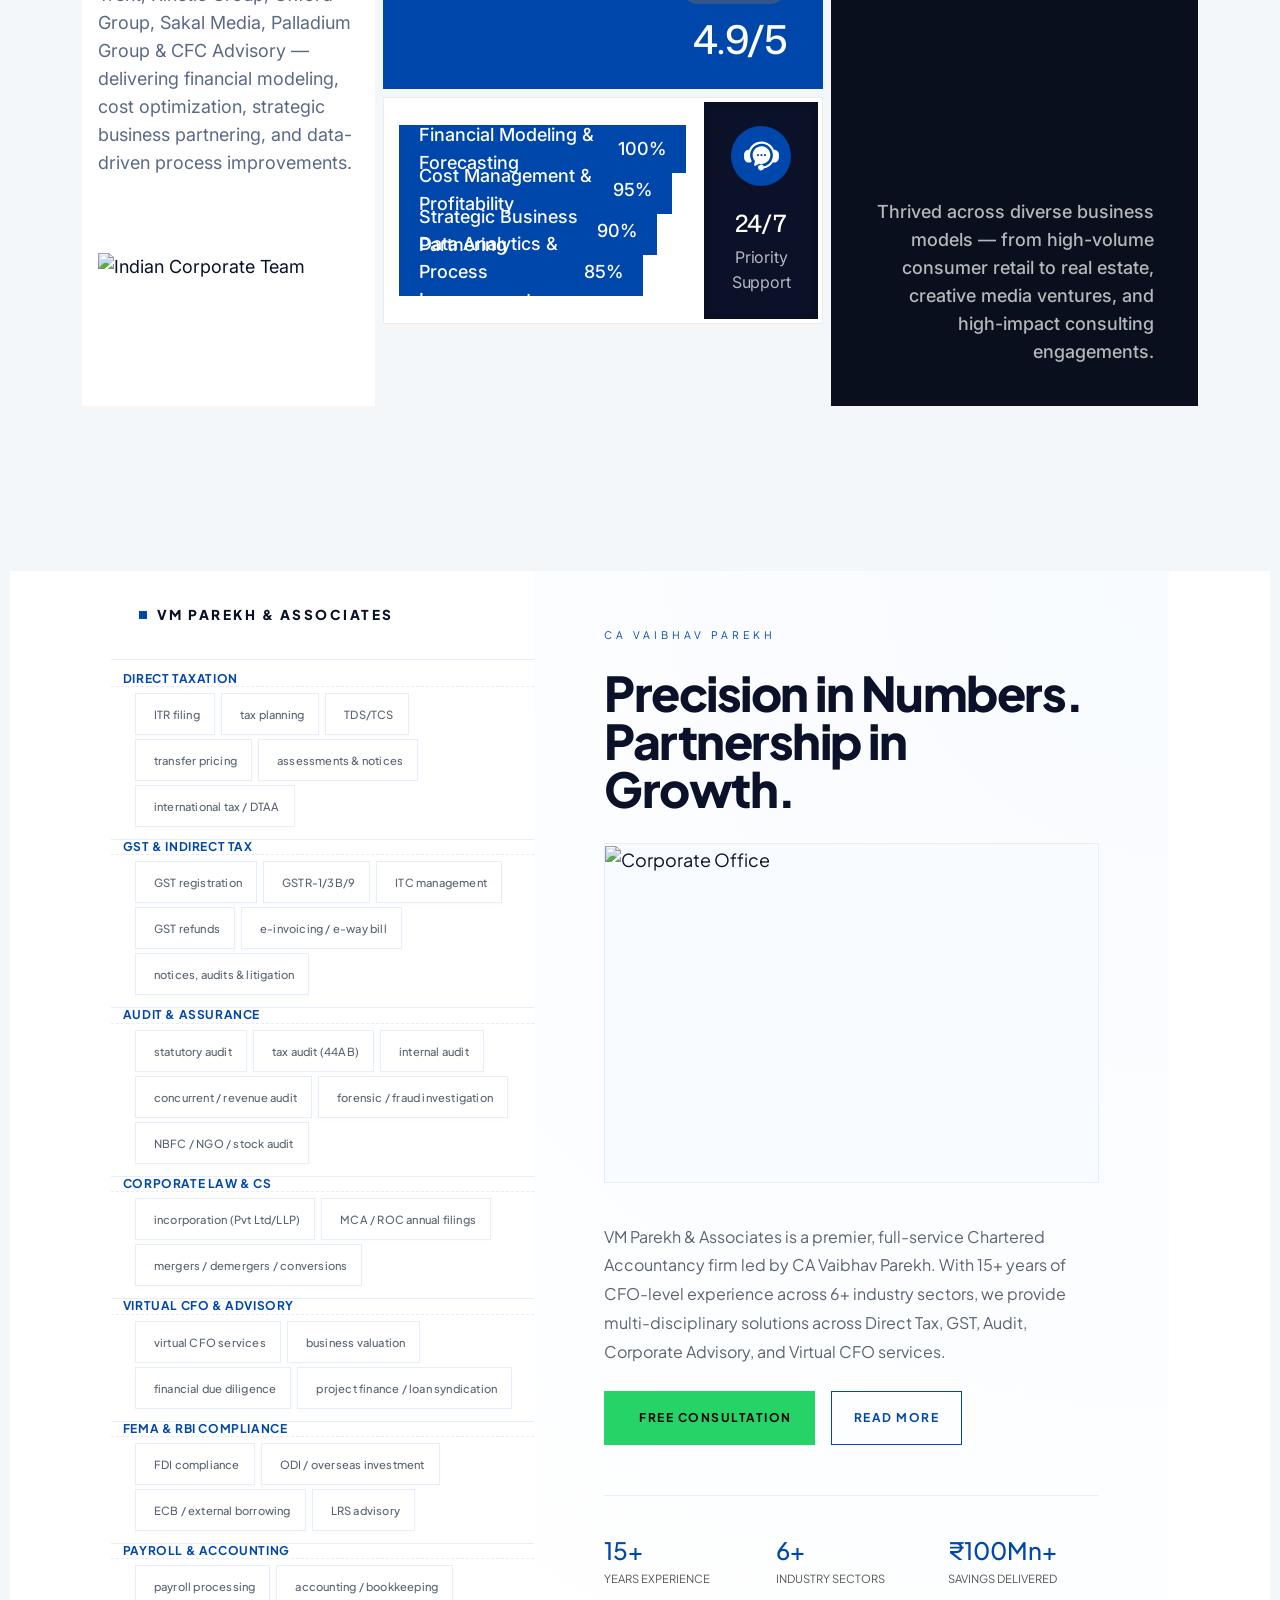
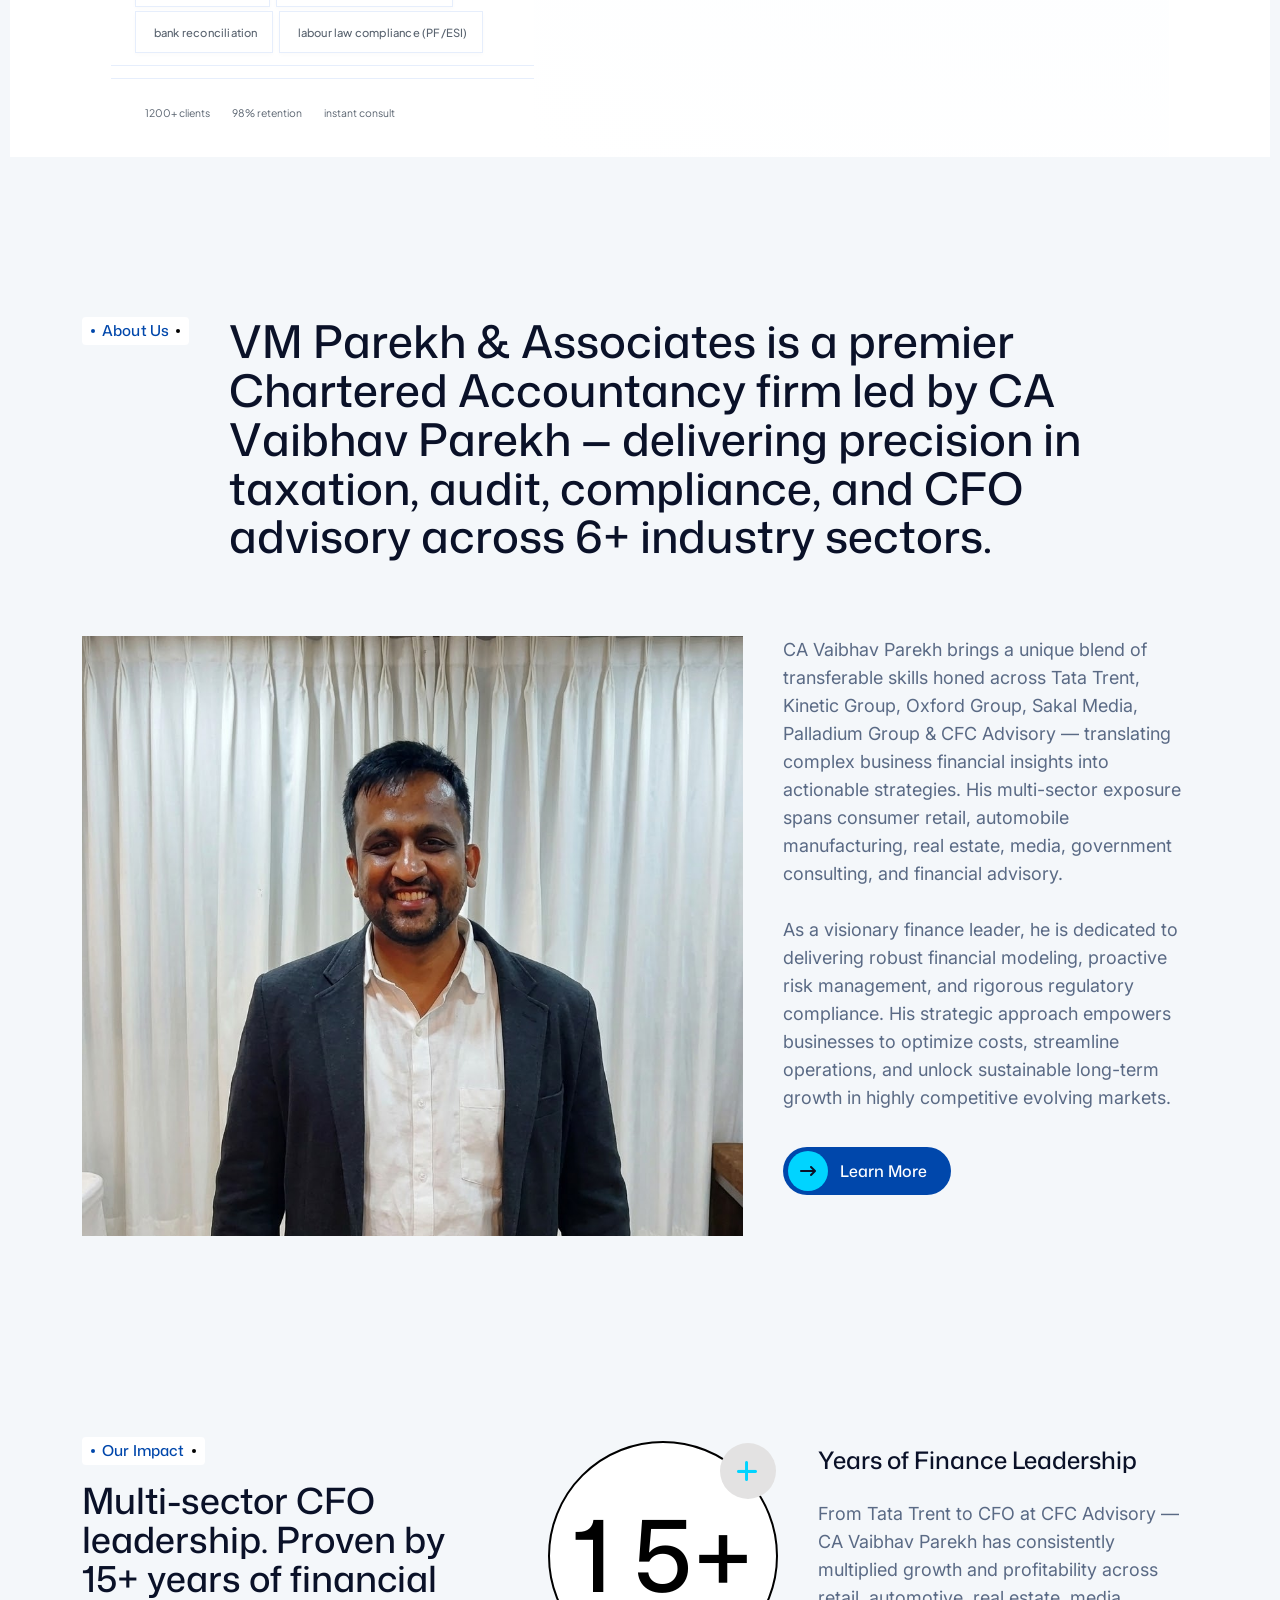
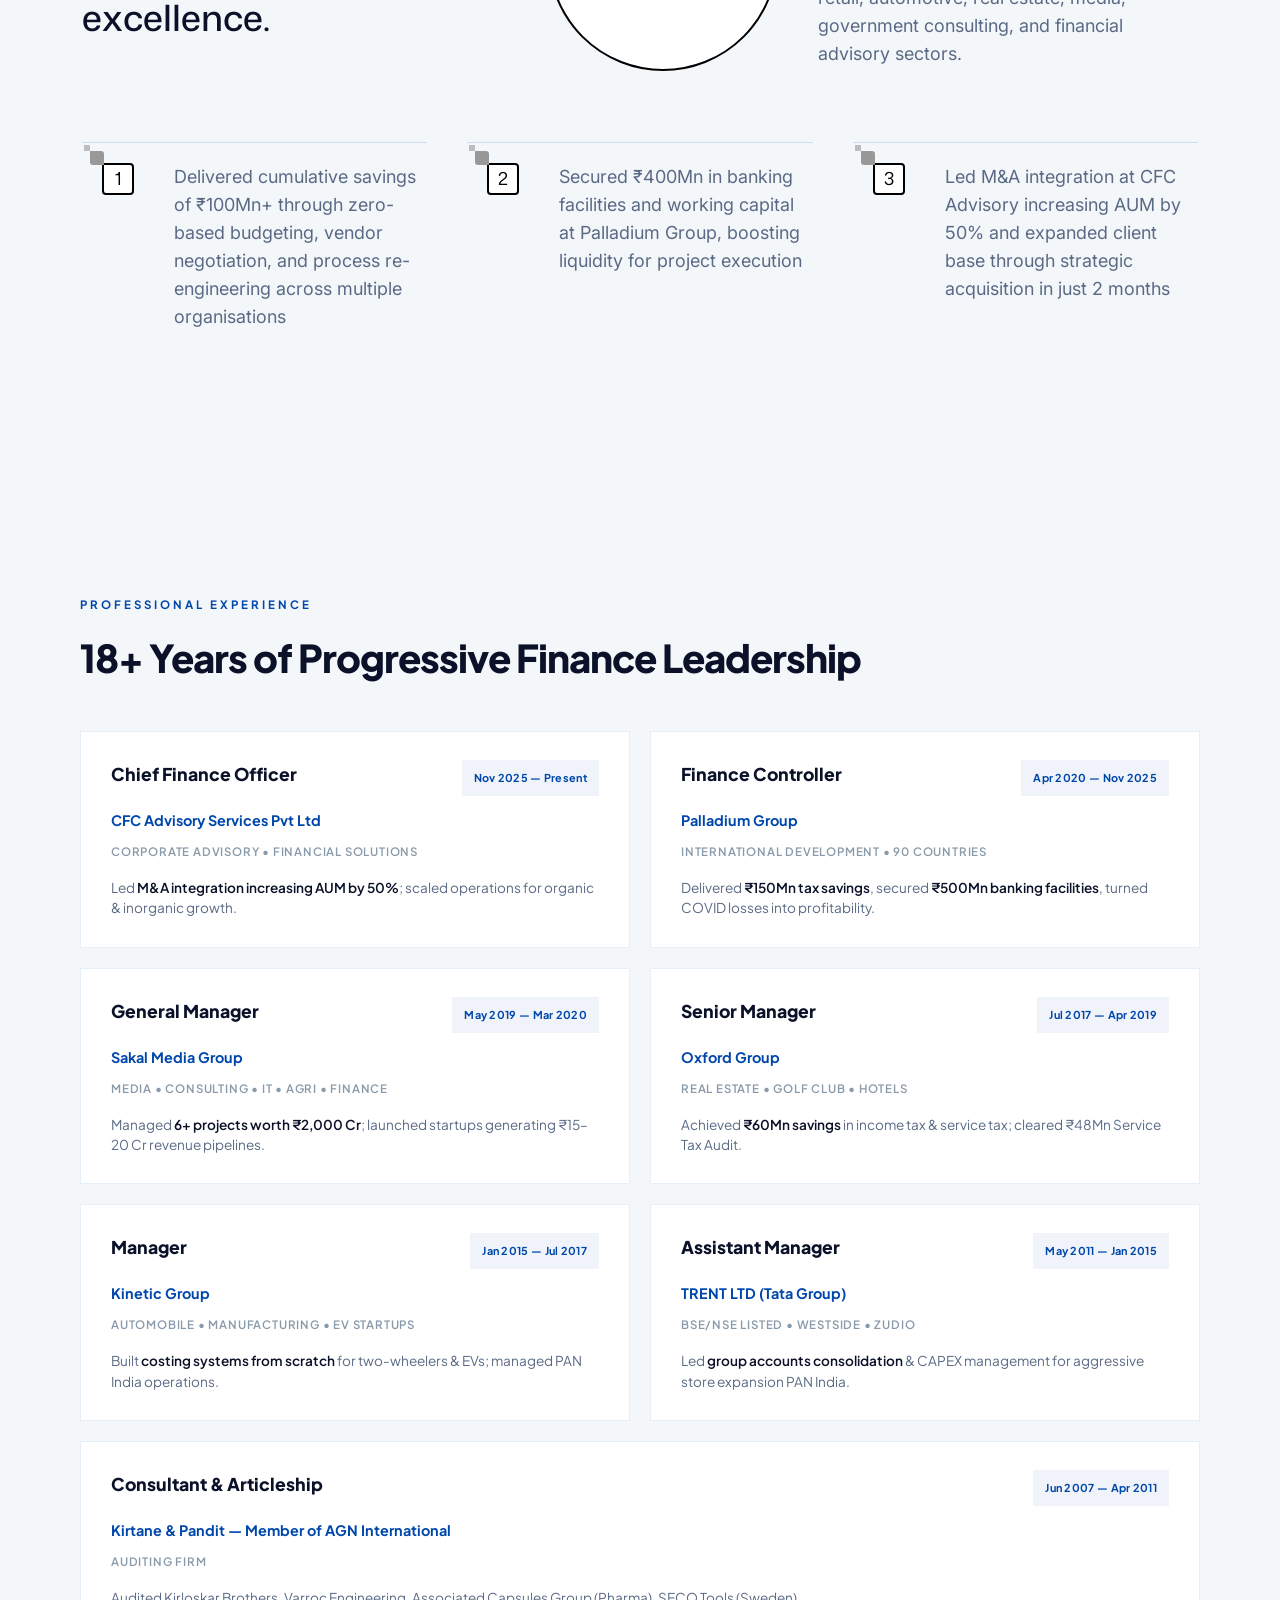
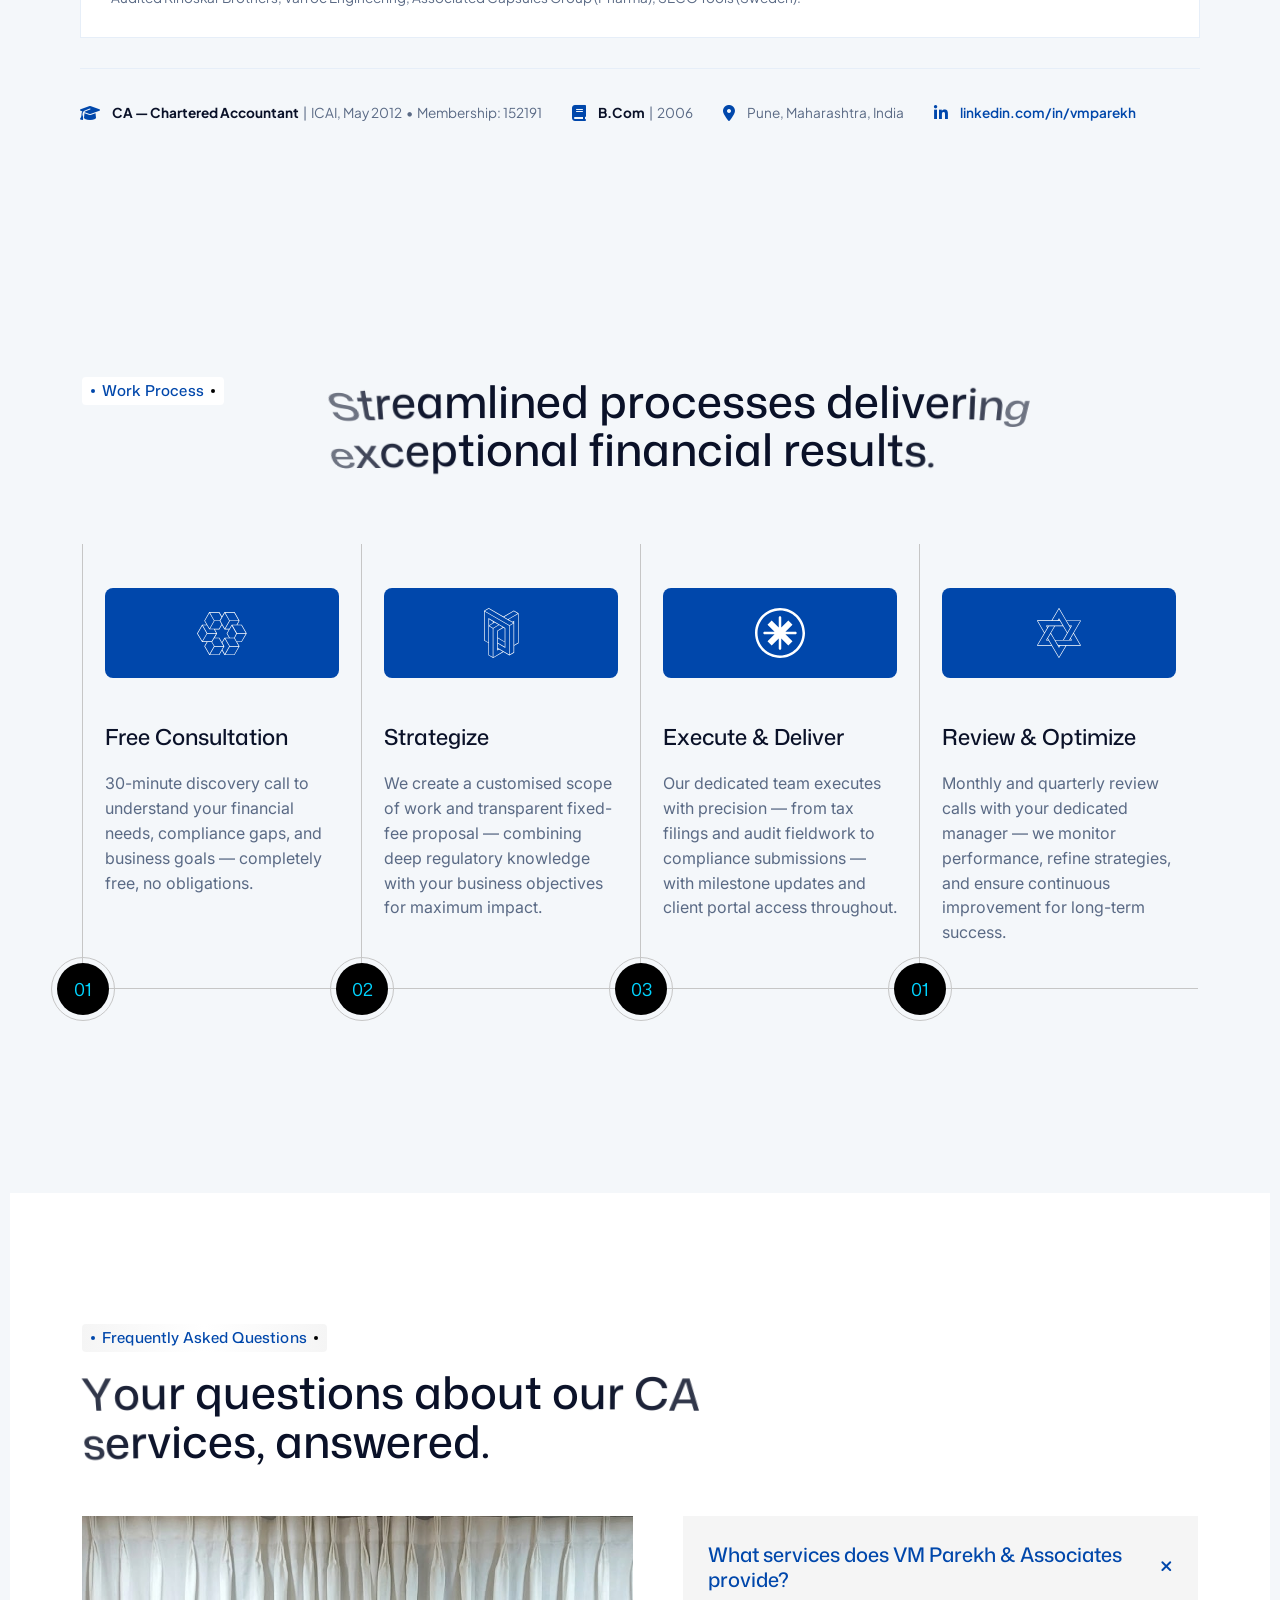
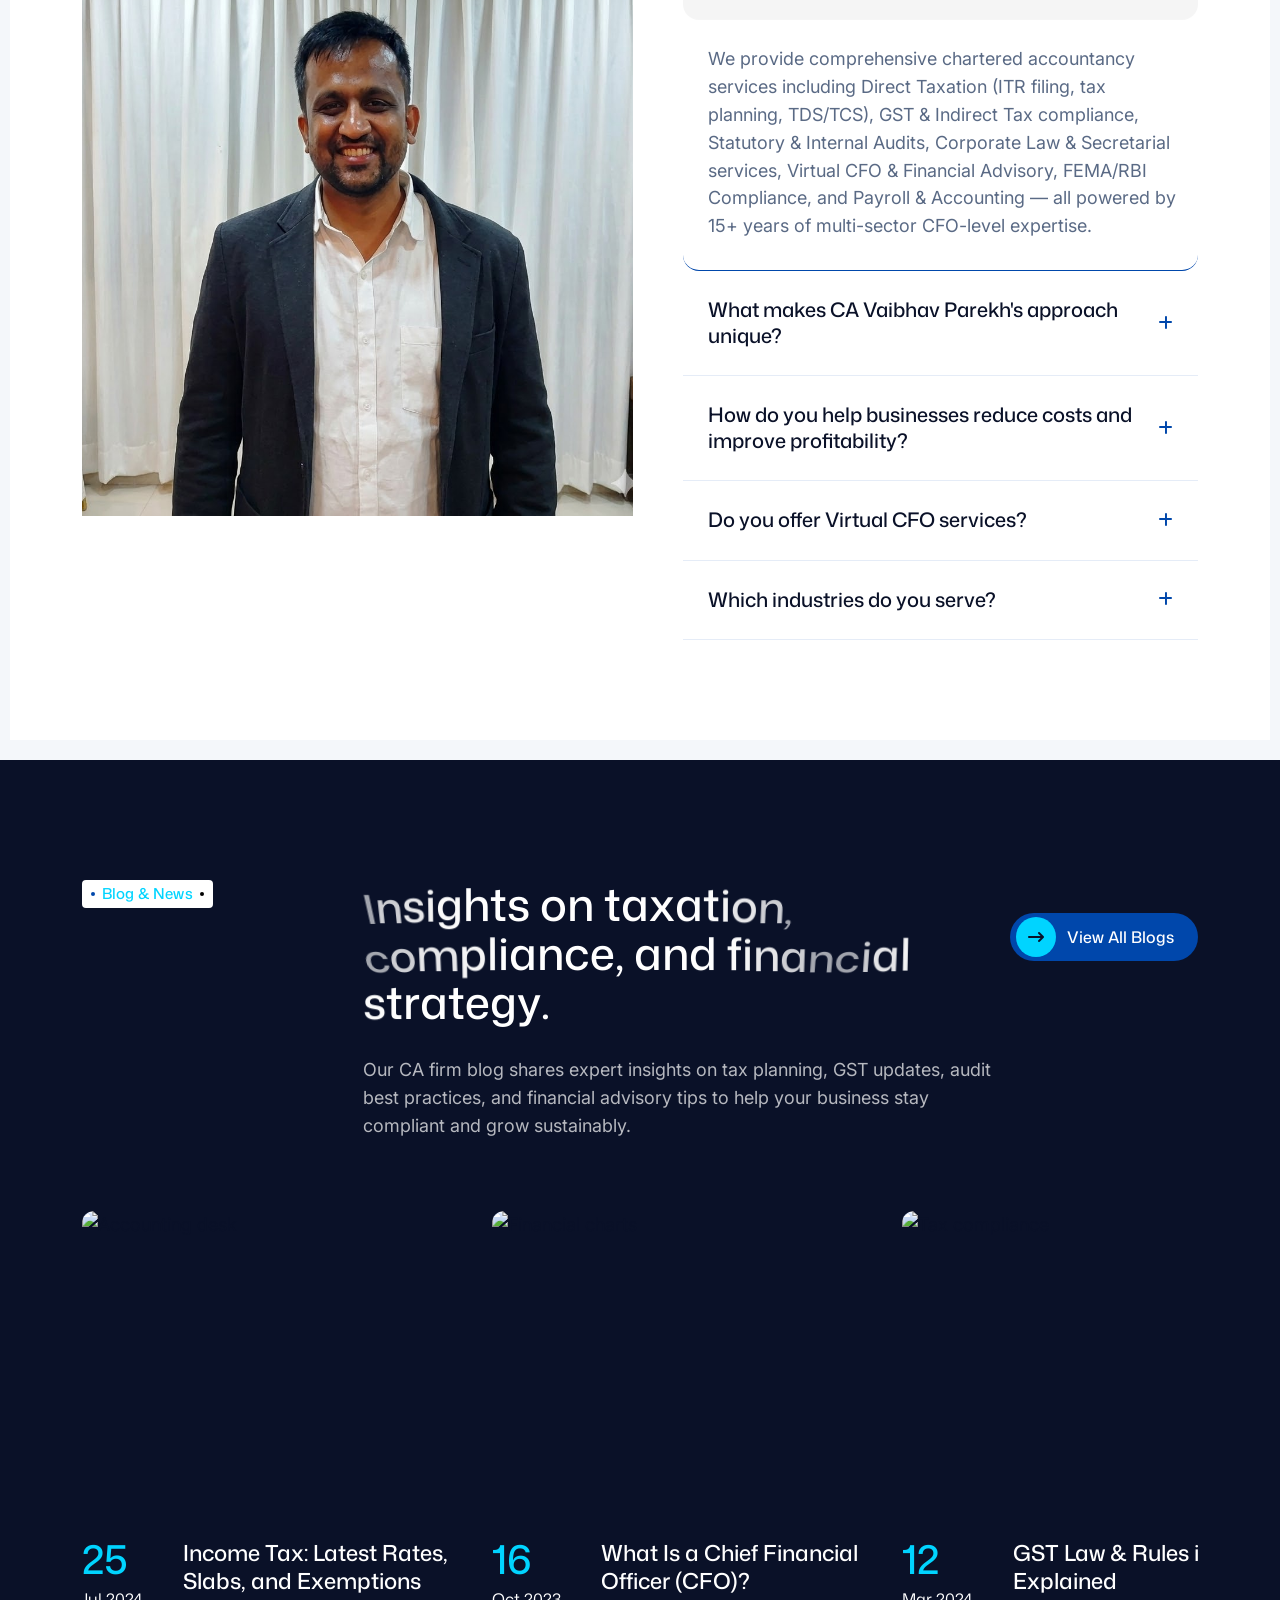
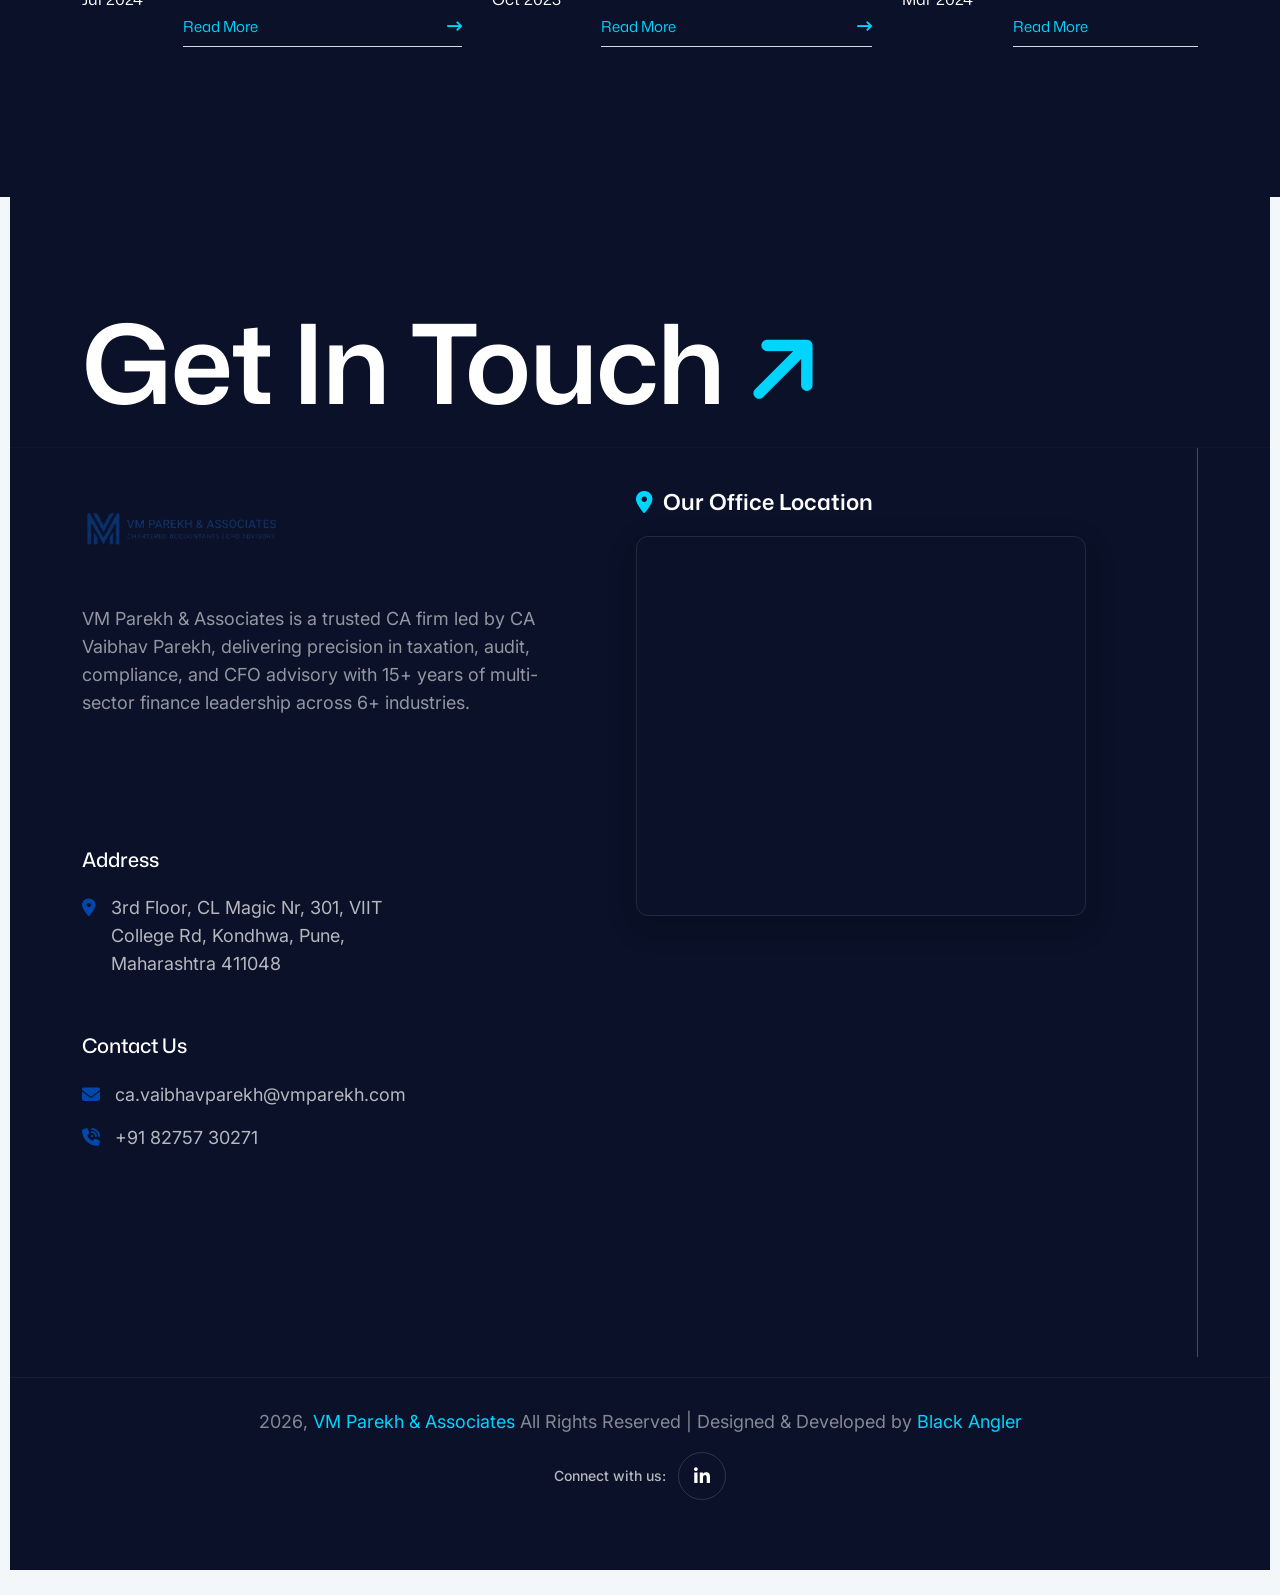
==== commit 1cb86dc8: "Update service links to production domain cfcadvisoryservices.com" ====
--- a/index.html
+++ b/index.html
@@ -1154,19 +1154,19 @@
                                                     Services <i id="servicesToggleIcon"
                                                         class="fas fa-chevron-down services-toggle-icon"></i></a>
                                                 <ul id="navServicesDropdown" class="nav-services-dropdown">
-                                                    <li><a href="https://cfc-chi.vercel.app/services/direct-taxation"
+                                                    <li><a href="https://www.cfcadvisoryservices.com/services/direct-taxation"
                                                             target="_blank">Direct Taxation</a></li>
-                                                    <li><a href="https://cfc-chi.vercel.app/services/gst-indirect-tax"
+                                                    <li><a href="https://www.cfcadvisoryservices.com/services/gst-indirect-tax"
                                                             target="_blank">GST & Indirect Tax</a></li>
-                                                    <li><a href="https://cfc-chi.vercel.app/services/audit-assurance"
+                                                    <li><a href="https://www.cfcadvisoryservices.com/services/audit-assurance"
                                                             target="_blank">Audit & Assurance</a></li>
-                                                    <li><a href="https://cfc-chi.vercel.app/services/corporate-law"
+                                                    <li><a href="https://www.cfcadvisoryservices.com/services/corporate-law"
                                                             target="_blank">Corporate Law & CS</a></li>
-                                                    <li><a href="https://cfc-chi.vercel.app/services/financial-advisory-virtual-cfo"
+                                                    <li><a href="https://www.cfcadvisoryservices.com/services/financial-advisory-virtual-cfo"
                                                             target="_blank">Virtual CFO & Advisory</a></li>
-                                                    <li><a href="https://cfc-chi.vercel.app/services/fema-rbi-compliance"
+                                                    <li><a href="https://www.cfcadvisoryservices.com/services/fema-rbi-compliance"
                                                             target="_blank">FEMA & RBI Compliance</a></li>
-                                                    <li><a href="https://cfc-chi.vercel.app/services/payroll-accounting-bookkeeping"
+                                                    <li><a href="https://www.cfcadvisoryservices.com/services/payroll-accounting-bookkeeping"
                                                             target="_blank">Payroll & Accounting</a></li>
                                                 </ul>
                                             </li>
@@ -2121,7 +2121,7 @@
                                     <div class="services-node active" id="node1">
                                         <div class="services-node-label">
                                             <i class="ph-duotone ph-receipt"></i>
-                                            <a href="https://cfc-chi.vercel.app/services/direct-taxation"
+                                            <a href="https://www.cfcadvisoryservices.com/services/direct-taxation"
                                                 style="color: inherit; text-decoration: none;">Direct Taxation</a>
                                         </div>
                                         <div class="services-sub-menu" style="height: auto;">
@@ -2149,7 +2149,7 @@
                                     <div class="services-node active">
                                         <div class="services-node-label">
                                             <i class="ph-duotone ph-scales"></i>
-                                            <a href="https://cfc-chi.vercel.app/services/gst-indirect-tax"
+                                            <a href="https://www.cfcadvisoryservices.com/services/gst-indirect-tax"
                                                 style="color: inherit; text-decoration: none;">GST & Indirect Tax</a>
 
                                         </div>
@@ -2180,7 +2180,7 @@
                                     <div class="services-node active">
                                         <div class="services-node-label">
                                             <i class="ph-duotone ph-clipboard-text"></i>
-                                            <a href="https://cfc-chi.vercel.app/services/audit-assurance"
+                                            <a href="https://www.cfcadvisoryservices.com/services/audit-assurance"
                                                 style="color: inherit; text-decoration: none;">Audit & Assurance</a>
                                         </div>
                                         <div class="services-sub-menu">
@@ -2212,7 +2212,7 @@
                                     <div class="services-node active">
                                         <div class="services-node-label">
                                             <i class="ph-duotone ph-buildings"></i>
-                                            <a href="https://cfc-chi.vercel.app/services/corporate-law"
+                                            <a href="https://www.cfcadvisoryservices.com/services/corporate-law"
                                                 style="color: inherit; text-decoration: none;">Corporate Law & CS</a>
                                         </div>
                                         <div class="services-sub-menu">
@@ -2235,7 +2235,7 @@
                                     <div class="services-node active">
                                         <div class="services-node-label">
                                             <i class="ph-duotone ph-chart-pie-slice"></i>
-                                            <a href="https://cfc-chi.vercel.app/services/financial-advisory-virtual-cfo"
+                                            <a href="https://www.cfcadvisoryservices.com/services/financial-advisory-virtual-cfo"
                                                 style="color: inherit; text-decoration: none;">Virtual CFO &
                                                 Advisory</a>
                                         </div>
@@ -2259,7 +2259,7 @@
                                     <div class="services-node active">
                                         <div class="services-node-label">
                                             <i class="ph-duotone ph-globe-hemisphere-west"></i>
-                                            <a href="https://cfc-chi.vercel.app/services/fema-rbi-compliance"
+                                            <a href="https://www.cfcadvisoryservices.com/services/fema-rbi-compliance"
                                                 style="color: inherit; text-decoration: none;">FEMA & RBI Compliance</a>
                                         </div>
                                         <div class="services-sub-menu">
@@ -2280,7 +2280,7 @@
                                     <div class="services-node active">
                                         <div class="services-node-label">
                                             <i class="ph-duotone ph-calculator"></i>
-                                            <a href="https://cfc-chi.vercel.app/services/payroll-accounting-bookkeeping"
+                                            <a href="https://www.cfcadvisoryservices.com/services/payroll-accounting-bookkeeping"
                                                 style="color: inherit; text-decoration: none;">Payroll & Accounting</a>
                                         </div>
                                         <div class="services-sub-menu">
@@ -3498,9 +3498,9 @@
                                     <p class="as-p-2 as-footer-2-copyright" style="margin: 0;">
                                         <span class="copyright-year"></span>,
                                         <a href="#" aria-label="name">VM Parekh & Associates</a> All Rights
-                                        Reserved | Designed & Developed by <a href="www.blackangler.com">Black Angler</a>
+                                        Reserved | Designed & Developed by <a href="https://www.blackangler.com/">Black Angler</a>
                                     </p>
-                                    
+
                                     <div
                                         style="display: flex; align-items: center; justify-content: center; gap: 12px;">
                                         <span
